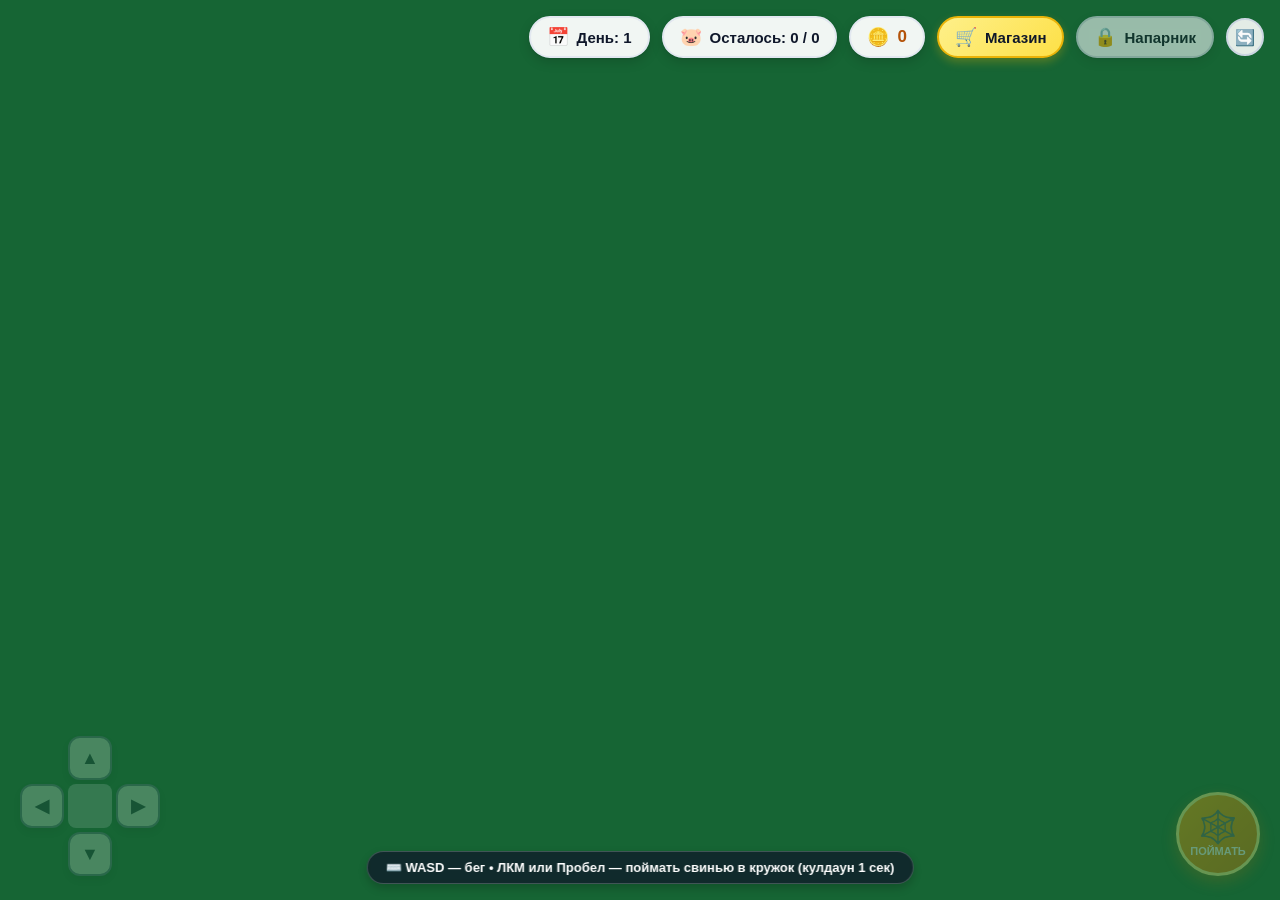
==== index.html @ 3b7a8c69 "Add files via upload" ====
<!DOCTYPE html>
<html lang="ru">
<head>
    <meta charset="UTF-8">
    <meta name="viewport" content="width=device-width, initial-scale=1.0, maximum-scale=1.0, user-scalable=no">
    <title>Свинолов — 2D игра</title>
    <link rel="stylesheet" href="style.css">
</head>
<body>
    <div id="game-container">
        <!-- Холст Canvas -->
        <canvas id="game-canvas"></canvas>

        <!-- Верхняя панель HUD -->
        <header id="hud">
            <div class="hud-card" title="Текущий игровой день">
                <span class="icon">📅</span>
                <span>День: <strong id="day-number">1</strong></span>
            </div>

            <div class="hud-card" title="Осталось поймать свиней в этот день">
                <span class="icon">🐷</span>
                <span>Осталось: <strong id="pigs-left">0 / 0</strong></span>
            </div>

            <div class="hud-card" title="Накопленные золотые монеты">
                <span class="icon">🪙</span>
                <span id="coin-count">0</span>
            </div>

            <!-- Кнопка Магазина улучшений -->
            <button id="btn-open-shop" class="hud-card btn-shop" title="Открыть магазин улучшений">
                <span class="icon">🛒</span>
                <span>Магазин</span>
            </button>

            <!-- Кнопка быстрого найма напарника (с 10 дня) -->
            <button id="btn-buy-helper" class="hud-card btn-helper locked" title="Нанять напарника-ловца">
                <span id="helper-icon" class="icon">🔒</span>
                <span id="helper-btn-text">Напарник</span>
            </button>

            <button id="btn-reset" class="btn-icon" title="Сбросить прогресс">🔄</button>
        </header>

        <!-- Подсказка управления на ПК -->
        <div id="controls-hint">
            ⌨️ <strong>WASD</strong> — бег • <strong>ЛКМ</strong> или <strong>Пробел</strong> — поймать свинью в кружок (кулдаун 1 сек)
        </div>

        <!-- Виртуальный контроллер для мобильных устройств -->
        <div id="mobile-controls">
            <!-- Виртуальный D-Pad слева -->
            <div class="dpad-container">
                <button class="dpad-btn dpad-up" data-dir="up">▲</button>
                <button class="dpad-btn dpad-left" data-dir="left">◀</button>
                <button class="dpad-btn dpad-down" data-dir="down">▼</button>
                <button class="dpad-btn dpad-right" data-dir="right">▶</button>
                <div class="dpad-center"></div>
            </div>

            <!-- Кнопка взмаха сачком справа -->
            <button id="btn-touch-catch" class="touch-action-btn" title="Поймать в упор">
                <span class="touch-action-icon">🕸️</span>
                <span class="touch-action-text">Поймать</span>
            </button>
        </div>

        <!-- Модальное окно завершения дня -->
        <div id="day-complete-modal" class="modal-overlay hidden">
            <div class="modal-card">
                <h2 class="modal-title">🎉 День завершён!</h2>
                <p id="day-summary-text" class="modal-desc">
                    Все сбежавшие свиньи пойманы и надёжно заперты в амбаре!
                </p>
                <button id="btn-next-day" class="btn-primary">Начать следующий день ➜</button>
            </div>
        </div>

        <!-- Модальное окно Магазина улучшений -->
        <div id="shop-modal" class="modal-overlay hidden">
            <div class="modal-card shop-modal-card">
                <div class="shop-header">
                    <div class="shop-title-group">
                        <h2 class="modal-title" style="margin-bottom:0;">🛒 Магазин улучшений</h2>
                        <div class="shop-balance">Ваш баланс: <strong id="shop-coin-count">0</strong> 🪙</div>
                    </div>
                    <button id="btn-close-shop" class="btn-close-modal" title="Закрыть">✕</button>
                </div>
                <div id="shop-items-list" class="shop-items-container">
                    <!-- Карточки улучшений генерируются через js/shop.js -->
                </div>
            </div>
        </div>
    </div>

    <!-- Подключение скриптов в строгом порядке зависимостей -->
    <script src="js/storage.js"></script>
    <script src="js/player.js"></script>
    <script src="js/helper.js"></script>
    <script src="js/pig.js"></script>
    <script src="js/shop.js"></script>
    <script src="js/ui.js"></script>
    <script src="js/game.js"></script>
</body>
</html>
---- style.css ----
/* Сброс стилей и общие настройки */
* {
    margin: 0;
    padding: 0;
    box-sizing: border-box;
    user-select: none;
    -webkit-user-select: none;
    -webkit-touch-callout: none;
}

html, body {
    width: 100%;
    height: 100%;
    overflow: hidden;
    background-color: #166534;
    font-family: 'Segoe UI', -apple-system, BlinkMacSystemFont, Roboto, sans-serif;
}

#game-container {
    position: relative;
    width: 100%;
    height: 100%;
}

/* Холст игры */
#game-canvas {
    display: block;
    width: 100%;
    height: 100%;
    touch-action: none;
    cursor: default;
}

/* Верхняя панель HUD */
#hud {
    position: absolute;
    top: 16px;
    left: 16px;
    right: 16px;
    display: flex;
    justify-content: flex-end;
    align-items: center;
    gap: 12px;
    pointer-events: none;
    z-index: 10;
}

/* Карточки показателей */
.hud-card {
    background: rgba(255, 255, 255, 0.94);
    backdrop-filter: blur(6px);
    -webkit-backdrop-filter: blur(6px);
    padding: 8px 16px;
    border-radius: 9999px;
    box-shadow: 0 4px 12px rgba(0, 0, 0, 0.15), 0 1px 2px rgba(0, 0, 0, 0.1);
    display: flex;
    align-items: center;
    gap: 8px;
    border: 2px solid #e2e8f0;
    color: #1e293b;
    font-weight: 700;
    font-size: 15px;
    pointer-events: auto;
    transition: transform 0.15s ease;
}

.hud-card .icon {
    font-size: 18px;
}

.hud-card span {
    color: #0f172a;
}

#coin-count {
    color: #b45309;
    font-size: 17px;
}

/* Кнопка напарника */
.btn-helper {
    cursor: pointer;
    border: 2px solid #cbd5e1;
    transition: all 0.2s ease;
    background: #ffffff;
}

/* Кнопка Магазина в HUD */
.btn-shop {
    background: linear-gradient(135deg, #fef08a, #fde047);
    border: 2px solid #eab308;
    color: #854d0e;
    cursor: pointer;
    font-weight: 800;
    box-shadow: 0 4px 10px rgba(234, 179, 8, 0.3);
    transition: transform 0.15s ease;
}

.btn-shop:hover {
    transform: scale(1.05);
}

.btn-helper.locked {
    opacity: 0.6;
    background: #f1f5f9;
    cursor: not-allowed;
    border-color: #cbd5e1;
    color: #64748b;
}

.btn-helper.ready {
    background: linear-gradient(135deg, #fef08a, #fde047);
    border-color: #eab308;
    color: #854d0e;
    cursor: pointer;
    box-shadow: 0 0 12px rgba(234, 179, 8, 0.4);
    animation: pulse 1.8s infinite;
}

.btn-helper.ready:hover {
    transform: scale(1.05);
}

.btn-helper.active {
    background: #dcfce7;
    border-color: #22c55e;
    color: #15803d;
    cursor: default;
}

@keyframes pulse {
    0% { transform: scale(1); }
    50% { transform: scale(1.04); }
    100% { transform: scale(1); }
}

/* Кнопка сброса прогресса в углу */
.btn-icon {
    background: rgba(255, 255, 255, 0.88);
    border: 2px solid #cbd5e1;
    border-radius: 9999px;
    width: 38px;
    height: 38px;
    display: flex;
    align-items: center;
    justify-content: center;
    cursor: pointer;
    font-size: 16px;
    transition: all 0.2s ease;
    pointer-events: auto;
}

.btn-icon:hover {
    background: #fee2e2;
    border-color: #f87171;
    transform: rotate(90deg);
}

/* Подсказка управления внизу экрана */
#controls-hint {
    position: absolute;
    bottom: 16px;
    left: 50%;
    transform: translateX(-50%);
    background: rgba(15, 23, 42, 0.75);
    color: #ffffff;
    padding: 8px 18px;
    border-radius: 9999px;
    font-size: 13px;
    font-weight: 600;
    backdrop-filter: blur(4px);
    border: 1px solid rgba(255, 255, 255, 0.2);
    pointer-events: none;
    z-index: 10;
    white-space: nowrap;
    box-shadow: 0 4px 10px rgba(0, 0, 0, 0.2);
}

/* Мобильный блок управления (D-Pad + Сачок) */
#mobile-controls {
    position: absolute;
    bottom: 24px;
    left: 20px;
    right: 20px;
    display: flex;
    justify-content: space-between;
    align-items: flex-end;
    pointer-events: none;
    z-index: 20;
}

/* Виртуальный D-Pad */
.dpad-container {
    position: relative;
    width: 140px;
    height: 140px;
    pointer-events: auto;
    opacity: 0.75;
    transition: opacity 0.2s ease;
}

.dpad-container:hover, .dpad-container:active {
    opacity: 0.95;
}

.dpad-btn {
    position: absolute;
    width: 44px;
    height: 44px;
    background: rgba(255, 255, 255, 0.85);
    border: 2px solid #64748b;
    border-radius: 12px;
    font-size: 18px;
    font-weight: bold;
    color: #1e293b;
    display: flex;
    align-items: center;
    justify-content: center;
    box-shadow: 0 4px 8px rgba(0, 0, 0, 0.2);
    touch-action: none;
    cursor: pointer;
}

.dpad-btn:active, .dpad-btn.active {
    background: #3b82f6;
    color: #ffffff;
    transform: scale(0.92);
}

.dpad-up { top: 0; left: 48px; }
.dpad-down { bottom: 0; left: 48px; }
.dpad-left { top: 48px; left: 0; }
.dpad-right { top: 48px; right: 0; }
.dpad-center {
    position: absolute;
    top: 48px;
    left: 48px;
    width: 44px;
    height: 44px;
    background: rgba(226, 232, 240, 0.6);
    border-radius: 8px;
}

/* Сенсорная кнопка действия (сачок) */
.touch-action-btn {
    pointer-events: auto;
    width: 84px;
    height: 84px;
    border-radius: 50%;
    background: linear-gradient(135deg, #f59e0b, #d97706);
    border: 3px solid #fef08a;
    box-shadow: 0 6px 16px rgba(217, 119, 6, 0.5);
    display: flex;
    flex-direction: column;
    align-items: center;
    justify-content: center;
    cursor: pointer;
    touch-action: none;
    transition: transform 0.1s ease;
}

.touch-action-btn:active {
    transform: scale(0.9);
    background: linear-gradient(135deg, #ea580c, #c2410c);
}

.touch-action-icon {
    font-size: 32px;
    line-height: 1;
}

.touch-action-text {
    font-size: 11px;
    font-weight: 800;
    color: #ffffff;
    text-transform: uppercase;
    margin-top: 2px;
}

/* Модальное окно завершения дня */
.modal-overlay {
    position: absolute;
    inset: 0;
    background: rgba(15, 23, 42, 0.6);
    backdrop-filter: blur(4px);
    -webkit-backdrop-filter: blur(4px);
    display: flex;
    align-items: center;
    justify-content: center;
    z-index: 100;
    opacity: 1;
    transition: opacity 0.3s ease;
}

.modal-overlay.hidden {
    display: none;
    opacity: 0;
}

.modal-card {
    background: #ffffff;
    border-radius: 24px;
    padding: 32px 28px;
    max-width: 90%;
    width: 380px;
    text-align: center;
    box-shadow: 0 20px 35px -5px rgba(0, 0, 0, 0.3), 0 10px 15px -5px rgba(0, 0, 0, 0.1);
    border: 4px solid #fed7aa;
    animation: popIn 0.3s cubic-bezier(0.175, 0.885, 0.32, 1.275);
}

@keyframes popIn {
    0% { transform: scale(0.8); opacity: 0; }
    100% { transform: scale(1); opacity: 1; }
}

.modal-title {
    font-size: 24px;
    color: #9a3412;
    margin-bottom: 12px;
    font-weight: 800;
}

.modal-desc {
    font-size: 16px;
    color: #475569;
    line-height: 1.5;
    margin-bottom: 24px;
}

.btn-primary {
    width: 100%;
    background: linear-gradient(135deg, #f59e0b, #d97706);
    color: #ffffff;
    border: none;
    border-radius: 16px;
    padding: 14px 20px;
    font-size: 18px;
    font-weight: 800;
    cursor: pointer;
    box-shadow: 0 6px 14px rgba(217, 119, 6, 0.4);
    transition: all 0.15s ease;
}

.btn-primary:hover {
    background: linear-gradient(135deg, #fbbf24, #f59e0b);
    transform: translateY(-2px);
    box-shadow: 0 8px 18px rgba(217, 119, 6, 0.5);
}

.btn-primary:active {
    transform: translateY(1px);
}

/* Адаптив для маленьких экранов и мобильных устройств */
@media (max-width: 650px) {
    #hud {
        top: 10px;
        left: 10px;
        right: 10px;
        gap: 6px;
    }

    .hud-card {
        padding: 6px 10px;
        font-size: 13px;
        gap: 4px;
    }

    .hud-card .icon {
        font-size: 15px;
    }

    .btn-icon {
        width: 32px;
        height: 32px;
        font-size: 14px;
    }

    #controls-hint {
        display: none; /* скрываем клавиатурную подсказку на мобильных */
    }

    .dpad-container {
        width: 120px;
        height: 120px;
    }

    .dpad-btn {
        width: 38px;
        height: 38px;
        font-size: 15px;
    }

    .dpad-up { left: 41px; }
    .dpad-down { left: 41px; }
    .dpad-left { top: 41px; }
    .dpad-right { top: 41px; }
    .dpad-center { top: 41px; left: 41px; width: 38px; height: 38px; }

    .touch-action-btn {
        width: 72px;
        height: 72px;
    }

    .touch-action-icon {
        font-size: 26px;
    }

    .modal-card {
        padding: 24px 20px;
    }

    .modal-title {
        font-size: 20px;
    }

    .btn-primary {
        font-size: 16px;
        padding: 12px 16px;
    }
}

/* Стили модального окна Магазина */
.shop-modal-card {
    width: 540px;
    max-width: 95%;
    max-height: 85vh;
    display: flex;
    flex-direction: column;
    padding: 24px;
    text-align: left;
    overflow: hidden;
}

.shop-header {
    display: flex;
    justify-content: space-between;
    align-items: center;
    border-bottom: 2px solid #fed7aa;
    padding-bottom: 14px;
    margin-bottom: 16px;
}

.shop-balance {
    font-size: 15px;
    color: #b45309;
    font-weight: 700;
    margin-top: 4px;
}

.btn-close-modal {
    background: #f1f5f9;
    border: 2px solid #cbd5e1;
    border-radius: 9999px;
    width: 34px;
    height: 34px;
    font-size: 16px;
    font-weight: bold;
    cursor: pointer;
    display: flex;
    align-items: center;
    justify-content: center;
    transition: all 0.15s ease;
}

.btn-close-modal:hover {
    background: #fee2e2;
    border-color: #f87171;
    color: #b91c1c;
}

.shop-items-container {
    overflow-y: auto;
    display: flex;
    flex-direction: column;
    gap: 12px;
    padding-right: 4px;
}

/* Карточка товара/улучшения */
.shop-item-card {
    background: #f8fafc;
    border: 2px solid #e2e8f0;
    border-radius: 16px;
    padding: 14px 16px;
    display: flex;
    align-items: center;
    gap: 14px;
    transition: all 0.2s ease;
}

.shop-item-card:hover {
    border-color: #cbd5e1;
    background: #ffffff;
    box-shadow: 0 4px 10px rgba(0, 0, 0, 0.06);
}

.shop-item-card.maxed {
    background: #f1f5f9;
    opacity: 0.8;
}

.shop-item-icon {
    font-size: 32px;
    width: 48px;
    height: 48px;
    background: #fed7aa;
    border-radius: 12px;
    display: flex;
    align-items: center;
    justify-content: center;
    flex-shrink: 0;
}

.shop-item-info {
    flex-grow: 1;
}

.shop-item-title-row {
    display: flex;
    align-items: center;
    justify-content: space-between;
    gap: 8px;
    margin-bottom: 2px;
}

.shop-item-title {
    font-size: 16px;
    font-weight: 800;
    color: #1e293b;
}

.shop-item-desc {
    font-size: 13px;
    color: #64748b;
    line-height: 1.35;
    margin-bottom: 6px;
}

.shop-item-effect {
    font-size: 12px;
    font-weight: 700;
    color: #15803d;
}

.shop-item-effect.locked-text {
    color: #dc2626;
}

.helper-count-badge {
    font-size: 11px;
    background: #dcfce7;
    color: #166534;
    padding: 2px 8px;
    border-radius: 9999px;
    font-weight: 800;
}

/* Индикатор уровней (точки) */
.shop-item-level {
    display: flex;
    gap: 4px;
}

.lvl-dot {
    width: 8px;
    height: 8px;
    border-radius: 50%;
    background: #cbd5e1;
}

.lvl-dot.active {
    background: #f59e0b;
}

/* Кнопка покупки */
.btn-shop-buy {
    min-width: 88px;
    padding: 10px 14px;
    border-radius: 12px;
    font-size: 14px;
    font-weight: 800;
    cursor: pointer;
    border: none;
    transition: all 0.15s ease;
    text-align: center;
    flex-shrink: 0;
}

.btn-shop-buy.ready {
    background: linear-gradient(135deg, #f59e0b, #d97706);
    color: #ffffff;
    box-shadow: 0 4px 10px rgba(217, 119, 6, 0.35);
}

.btn-shop-buy.ready:hover {
    transform: translateY(-2px);
    box-shadow: 0 6px 14px rgba(217, 119, 6, 0.45);
}

.btn-shop-buy.disabled {
    background: #e2e8f0;
    color: #94a3b8;
    cursor: not-allowed;
}

.btn-shop-buy.maxed {
    background: #e2e8f0;
    color: #64748b;
    cursor: default;
}

.btn-shop-buy.locked {
    background: #fee2e2;
    color: #991b1b;
    font-size: 12px;
    cursor: not-allowed;
}

/* На экранах ПК без тача делаем сенсорные кнопки ненавязчивыми */
@media (min-width: 1024px) {
    #mobile-controls {
        opacity: 0.35;
        transition: opacity 0.2s ease;
    }
    #mobile-controls:hover {
        opacity: 0.9;
    }
}
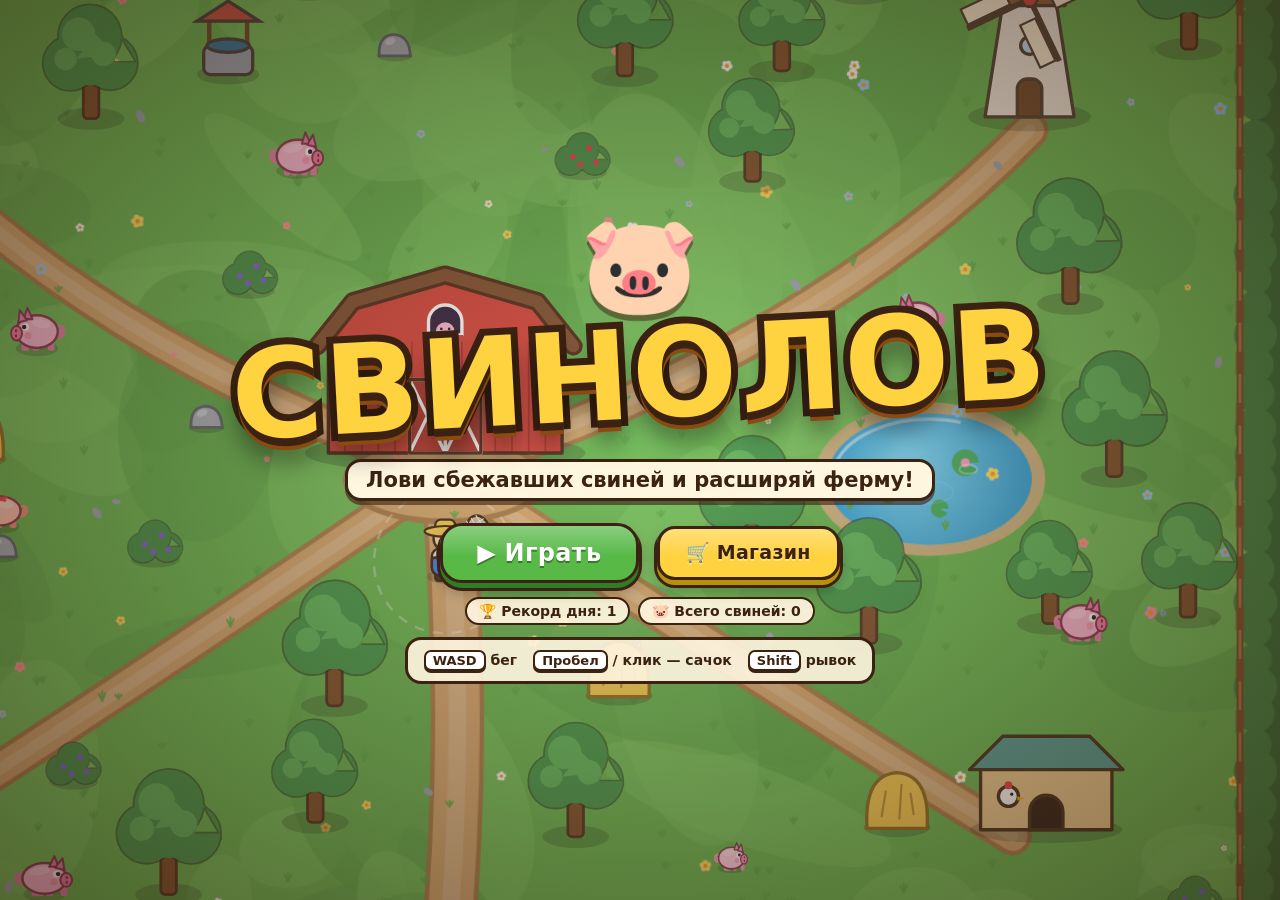
==== commit c4d6db1f: "Rewrite Svinolov as version 2.0 The previous build did not start: game.js declared `const obstacles`" ====
--- a/index.html
+++ b/index.html
@@ -2,103 +2,136 @@
 <html lang="ru">
 <head>
     <meta charset="UTF-8">
-    <meta name="viewport" content="width=device-width, initial-scale=1.0, maximum-scale=1.0, user-scalable=no">
-    <title>Свинолов — 2D игра</title>
+    <meta name="viewport" content="width=device-width, initial-scale=1, maximum-scale=1, user-scalable=no, viewport-fit=cover">
+    <meta name="theme-color" content="#63b54d">
+    <title>Свинолов</title>
     <link rel="stylesheet" href="style.css">
 </head>
 <body>
     <div id="game-container">
-        <!-- Холст Canvas -->
         <canvas id="game-canvas"></canvas>
 
-        <!-- Верхняя панель HUD -->
-        <header id="hud">
-            <div class="hud-card" title="Текущий игровой день">
-                <span class="icon">📅</span>
-                <span>День: <strong id="day-number">1</strong></span>
+        <!-- HUD -->
+        <header id="hud" class="hidden">
+            <div class="hud-left">
+                <div class="chip" id="chip-day" title="День">
+                    <span class="chip-ico">📅</span>
+                    <span class="chip-label">День</span>
+                    <b id="hud-day">1</b>
+                    <span id="hud-icons" class="chip-icons"></span>
+                </div>
+                <div class="chip" id="chip-pigs" title="Поймано свиней">
+                    <span class="chip-ico">🐷</span>
+                    <b id="hud-caught">0/0</b>
+                </div>
             </div>
-
-            <div class="hud-card" title="Осталось поймать свиней в этот день">
-                <span class="icon">🐷</span>
-                <span>Осталось: <strong id="pigs-left">0 / 0</strong></span>
+            <div class="hud-timer" id="hud-timer" title="Время до заката">
+                <span class="timer-ico">☀️</span>
+                <div class="timer-track"><div class="timer-fill" id="timer-fill"></div></div>
+                <span class="timer-ico">🌙</span>
+                <b class="timer-secs" id="timer-secs">0</b>
             </div>
-
-            <div class="hud-card" title="Накопленные золотые монеты">
-                <span class="icon">🪙</span>
-                <span id="coin-count">0</span>
+            <div class="hud-right">
+                <div class="chip chip-coins" id="chip-coins" title="Монеты">
+                    <span class="chip-ico">🪙</span>
+                    <b id="hud-coins">0</b>
+                </div>
+                <button class="round-btn" id="btn-shop" type="button" aria-label="Магазин">🛒</button>
+                <button class="round-btn" id="btn-pause" type="button" aria-label="Пауза">⏸</button>
             </div>
-
-            <!-- Кнопка Магазина улучшений -->
-            <button id="btn-open-shop" class="hud-card btn-shop" title="Открыть магазин улучшений">
-                <span class="icon">🛒</span>
-                <span>Магазин</span>
-            </button>
-
-            <!-- Кнопка быстрого найма напарника (с 10 дня) -->
-            <button id="btn-buy-helper" class="hud-card btn-helper locked" title="Нанять напарника-ловца">
-                <span id="helper-icon" class="icon">🔒</span>
-                <span id="helper-btn-text">Напарник</span>
-            </button>
-
-            <button id="btn-reset" class="btn-icon" title="Сбросить прогресс">🔄</button>
         </header>
 
-        <!-- Подсказка управления на ПК -->
-        <div id="controls-hint">
-            ⌨️ <strong>WASD</strong> — бег • <strong>ЛКМ</strong> или <strong>Пробел</strong> — поймать свинью в кружок (кулдаун 1 сек)
+        <div id="toasts"></div>
+        <div id="banner" aria-live="polite"><div class="banner-title" id="banner-title"></div><div class="banner-sub" id="banner-sub"></div></div>
+
+        <!-- Тач-управление -->
+        <div id="touch-ui" class="hidden">
+            <div id="joy-zone"></div>
+            <div id="joy-base" class="hidden"><div id="joy-stick"></div></div>
+            <button id="btn-dash" class="touch-btn dash" type="button" data-silent="1" aria-label="Рывок">💨</button>
+            <button id="btn-swing" class="touch-btn swing" type="button" data-silent="1" aria-label="Сачок">🕸️</button>
         </div>
 
-        <!-- Виртуальный контроллер для мобильных устройств -->
-        <div id="mobile-controls">
-            <!-- Виртуальный D-Pad слева -->
-            <div class="dpad-container">
-                <button class="dpad-btn dpad-up" data-dir="up">▲</button>
-                <button class="dpad-btn dpad-left" data-dir="left">◀</button>
-                <button class="dpad-btn dpad-down" data-dir="down">▼</button>
-                <button class="dpad-btn dpad-right" data-dir="right">▶</button>
-                <div class="dpad-center"></div>
-            </div>
-
-            <!-- Кнопка взмаха сачком справа -->
-            <button id="btn-touch-catch" class="touch-action-btn" title="Поймать в упор">
-                <span class="touch-action-icon">🕸️</span>
-                <span class="touch-action-text">Поймать</span>
-            </button>
-        </div>
-
-        <!-- Модальное окно завершения дня -->
-        <div id="day-complete-modal" class="modal-overlay hidden">
-            <div class="modal-card">
-                <h2 class="modal-title">🎉 День завершён!</h2>
-                <p id="day-summary-text" class="modal-desc">
-                    Все сбежавшие свиньи пойманы и надёжно заперты в амбаре!
-                </p>
-                <button id="btn-next-day" class="btn-primary">Начать следующий день ➜</button>
-            </div>
-        </div>
-
-        <!-- Модальное окно Магазина улучшений -->
-        <div id="shop-modal" class="modal-overlay hidden">
-            <div class="modal-card shop-modal-card">
-                <div class="shop-header">
-                    <div class="shop-title-group">
-                        <h2 class="modal-title" style="margin-bottom:0;">🛒 Магазин улучшений</h2>
-                        <div class="shop-balance">Ваш баланс: <strong id="shop-coin-count">0</strong> 🪙</div>
-                    </div>
-                    <button id="btn-close-shop" class="btn-close-modal" title="Закрыть">✕</button>
+        <!-- Титульный экран -->
+        <section id="title-screen" class="screen hidden">
+            <div class="title-box">
+                <div class="logo-pig" id="logo-pig">🐷</div>
+                <h1 class="logo"><span>СВИНОЛОВ</span></h1>
+                <p class="slogan">Лови сбежавших свиней и расширяй ферму!</p>
+                <div class="title-buttons">
+                    <button class="btn btn-big green" id="title-play" type="button">▶ Играть</button>
+                    <button class="btn btn-mid yellow" id="title-shop" type="button">🛒 Магазин</button>
                 </div>
-                <div id="shop-items-list" class="shop-items-container">
-                    <!-- Карточки улучшений генерируются через js/shop.js -->
+                <div class="title-stats" id="title-stats"></div>
+                <div class="help-card">
+                    <span><kbd>WASD</kbd> бег</span>
+                    <span><kbd>Пробел</kbd> / клик — сачок</span>
+                    <span><kbd>Shift</kbd> рывок</span>
                 </div>
             </div>
-        </div>
+        </section>
+
+        <!-- Итоги дня -->
+        <section id="result" class="overlay hidden">
+            <div class="panel result-panel">
+                <h2 id="res-title" class="res-title"></h2>
+                <div class="res-stars" id="res-stars">
+                    <span class="star">★</span><span class="star big">★</span><span class="star">★</span>
+                </div>
+                <div class="res-caught" id="res-caught"></div>
+                <div class="res-lines" id="res-lines"></div>
+                <div class="res-quest" id="res-quest"></div>
+                <div class="res-earned" id="res-earned"></div>
+                <div class="res-combo" id="res-combo"></div>
+                <div class="res-prestige hidden" id="res-prestige">🐽 Можно продать ферму в магазине → вкладка «Ферма»</div>
+                <div class="res-buttons">
+                    <button class="btn btn-big green" id="res-next" type="button">Следующий день ➜</button>
+                    <button class="btn btn-mid yellow" id="res-shop" type="button">🛒 Магазин</button>
+                </div>
+            </div>
+        </section>
+
+        <!-- Магазин -->
+        <section id="shop-modal" class="overlay hidden">
+            <div class="panel shop-panel">
+                <div class="panel-head">
+                    <h2>🛒 Магазин</h2>
+                    <div class="shop-coins" id="shop-coins">🪙 0</div>
+                    <button class="round-btn close-btn" id="shop-close" type="button" aria-label="Закрыть">✖</button>
+                </div>
+                <nav class="tabs" id="shop-tabs"></nav>
+                <div class="shop-body" id="shop-body"></div>
+            </div>
+        </section>
+
+        <!-- Пауза -->
+        <section id="pause-modal" class="overlay hidden">
+            <div class="panel pause-panel">
+                <h2>⏸ Пауза</h2>
+                <button class="btn btn-big green" id="pause-resume" type="button">▶ Продолжить</button>
+                <div class="toggle-row">
+                    <button class="btn toggle" id="pause-sound" type="button"></button>
+                    <button class="btn toggle" id="pause-music" type="button"></button>
+                </div>
+                <div class="help-card help-col">
+                    <span><kbd>WASD</kbd> / стрелки — бег</span>
+                    <span><kbd>Пробел</kbd> или клик — взмах сачком</span>
+                    <span><kbd>Shift</kbd> — рывок</span>
+                    <span>На телефоне: джойстик слева, 🕸️ — сачок, 💨 — рывок</span>
+                </div>
+                <button class="btn btn-small brown" id="pause-reset" type="button">🗑 Сбросить прогресс</button>
+            </div>
+        </section>
     </div>
 
-    <!-- Подключение скриптов в строгом порядке зависимостей -->
+    <script src="js/config.js"></script>
     <script src="js/storage.js"></script>
+    <script src="js/audio.js"></script>
+    <script src="js/fx.js"></script>
+    <script src="js/world.js"></script>
+    <script src="js/pig.js"></script>
     <script src="js/player.js"></script>
     <script src="js/helper.js"></script>
-    <script src="js/pig.js"></script>
     <script src="js/shop.js"></script>
     <script src="js/ui.js"></script>
     <script src="js/game.js"></script>
--- a/style.css
+++ b/style.css
@@ -1,630 +1,460 @@
-/* Сброс стилей и общие настройки */
-* {
-    margin: 0;
-    padding: 0;
-    box-sizing: border-box;
-    user-select: none;
-    -webkit-user-select: none;
+/* ============================================================
+   Свинолов — интерфейс
+   ============================================================ */
+:root {
+    --ink: #3b2212;
+    --cream: #fff6e0;
+    --cream2: #ffeccb;
+    --paper: #fffdf5;
+    --orange: #ff9f1c;
+    --orange-d: #b8650a;
+    --pink: #ff7eb6;
+    --pink-d: #b83d79;
+    --green: #58b947;
+    --green-d: #2f7d27;
+    --yellow: #ffd23f;
+    --yellow-d: #b8900a;
+    --brown: #5b3a1e;
+    --brown-d: #2e1b0b;
+    --spring: cubic-bezier(.2, 1.4, .4, 1);
+    --sat: env(safe-area-inset-top, 0px);
+    --sar: env(safe-area-inset-right, 0px);
+    --sab: env(safe-area-inset-bottom, 0px);
+    --sal: env(safe-area-inset-left, 0px);
+}
+
+* { box-sizing: border-box; -webkit-tap-highlight-color: transparent; }
+
+html, body {
+    margin: 0; padding: 0; width: 100%; height: 100%;
+    overflow: hidden; overscroll-behavior: none;
+    background: #3d7a33;
+    font-family: "Nunito", "Segoe UI", system-ui, sans-serif;
+    font-weight: 800; color: var(--ink);
+    -webkit-user-select: none; user-select: none;
     -webkit-touch-callout: none;
 }
 
-html, body {
-    width: 100%;
-    height: 100%;
-    overflow: hidden;
-    background-color: #166534;
-    font-family: 'Segoe UI', -apple-system, BlinkMacSystemFont, Roboto, sans-serif;
-}
-
-#game-container {
-    position: relative;
-    width: 100%;
-    height: 100%;
-}
-
-/* Холст игры */
-#game-canvas {
-    display: block;
-    width: 100%;
-    height: 100%;
-    touch-action: none;
-    cursor: default;
-}
-
-/* Верхняя панель HUD */
+#game-container { position: fixed; inset: 0; overflow: hidden; }
+#game-canvas { position: absolute; inset: 0; width: 100%; height: 100%; display: block; touch-action: none; }
+
+.hidden { display: none !important; }
+
+button { font-family: inherit; font-weight: 900; color: var(--ink); cursor: pointer; touch-action: manipulation; }
+b, strong { font-weight: 900; }
+
+/* ---------- Кнопки ---------- */
+.btn {
+    --c: var(--orange); --d: var(--orange-d);
+    position: relative; display: inline-flex; align-items: center; justify-content: center; gap: 8px;
+    min-height: 48px; padding: 10px 22px;
+    font-size: 18px; letter-spacing: .3px; text-shadow: 0 2px 0 rgba(255, 255, 255, .35);
+    background: linear-gradient(180deg, color-mix(in srgb, var(--c) 70%, #fff) 0%, var(--c) 55%);
+    border: 3px solid var(--ink); border-radius: 18px;
+    box-shadow: 0 5px 0 var(--d), 0 5px 0 3px var(--ink), 0 10px 14px rgba(0, 0, 0, .25);
+    margin-bottom: 8px;
+    transition: transform .12s var(--spring), box-shadow .12s, filter .12s;
+}
+.btn:hover { transform: translateY(-3px); filter: brightness(1.06); box-shadow: 0 8px 0 var(--d), 0 8px 0 3px var(--ink), 0 14px 16px rgba(0, 0, 0, .25); }
+.btn:active, .btn.pressed { transform: translateY(4px); box-shadow: 0 1px 0 var(--d), 0 1px 0 3px var(--ink); filter: brightness(.97); }
+.btn:focus-visible { outline: 3px dashed #fff; outline-offset: 3px; }
+.btn.green { --c: var(--green); --d: var(--green-d); color: #fff; text-shadow: 0 2px 0 rgba(0, 0, 0, .35); }
+.btn.pink { --c: var(--pink); --d: var(--pink-d); }
+.btn.yellow { --c: var(--yellow); --d: var(--yellow-d); }
+.btn.brown { --c: #9b6a3c; --d: var(--brown-d); color: #fff; text-shadow: 0 2px 0 rgba(0, 0, 0, .4); }
+.btn.cream { --c: var(--cream2); --d: #c9a56a; }
+.btn-big { font-size: 24px; min-height: 60px; padding: 12px 34px; border-radius: 22px; }
+.btn-mid { font-size: 19px; min-height: 54px; padding: 10px 26px; }
+.btn-small { font-size: 15px; min-height: 44px; padding: 8px 16px; }
+.btn:disabled, .btn.locked {
+    --c: #cfc3ad; --d: #8f846f; color: #7a6e58; cursor: default; filter: grayscale(.4);
+    transform: none; text-shadow: none;
+}
+.btn:disabled:hover, .btn.locked:hover { transform: none; box-shadow: 0 5px 0 var(--d), 0 5px 0 3px var(--ink), 0 10px 14px rgba(0, 0, 0, .25); filter: grayscale(.4); }
+.btn.off { --c: #e7d9bd; --d: #a99671; color: #7a6a4c; text-shadow: none; }
+.btn.can { animation: canPulse 1.3s ease-in-out infinite; }
+.btn.can:hover { animation: none; }
+
+@keyframes canPulse {
+    0%, 100% { transform: scale(1); }
+    50% { transform: scale(1.06); }
+}
+
+.round-btn {
+    pointer-events: auto; width: 46px; height: 46px; padding: 0; flex: none;
+    font-size: 22px; line-height: 1; display: grid; place-items: center;
+    background: linear-gradient(180deg, #fff2c4, var(--yellow));
+    border: 3px solid var(--ink); border-radius: 50%;
+    box-shadow: 0 4px 0 var(--yellow-d), 0 4px 0 3px var(--ink), 0 8px 10px rgba(0, 0, 0, .25);
+    transition: transform .12s var(--spring), box-shadow .12s;
+}
+.round-btn:hover { transform: translateY(-3px) rotate(-6deg); }
+.round-btn:active { transform: translateY(3px); box-shadow: 0 1px 0 var(--yellow-d), 0 1px 0 3px var(--ink); }
+
+/* ---------- HUD ---------- */
 #hud {
-    position: absolute;
-    top: 16px;
-    left: 16px;
-    right: 16px;
-    display: flex;
-    justify-content: flex-end;
-    align-items: center;
-    gap: 12px;
-    pointer-events: none;
-    z-index: 10;
-}
-
-/* Карточки показателей */
-.hud-card {
-    background: rgba(255, 255, 255, 0.94);
-    backdrop-filter: blur(6px);
-    -webkit-backdrop-filter: blur(6px);
-    padding: 8px 16px;
-    border-radius: 9999px;
-    box-shadow: 0 4px 12px rgba(0, 0, 0, 0.15), 0 1px 2px rgba(0, 0, 0, 0.1);
-    display: flex;
-    align-items: center;
-    gap: 8px;
-    border: 2px solid #e2e8f0;
-    color: #1e293b;
-    font-weight: 700;
-    font-size: 15px;
-    pointer-events: auto;
-    transition: transform 0.15s ease;
-}
-
-.hud-card .icon {
-    font-size: 18px;
-}
-
-.hud-card span {
-    color: #0f172a;
-}
-
-#coin-count {
-    color: #b45309;
-    font-size: 17px;
-}
-
-/* Кнопка напарника */
-.btn-helper {
-    cursor: pointer;
-    border: 2px solid #cbd5e1;
-    transition: all 0.2s ease;
-    background: #ffffff;
-}
-
-/* Кнопка Магазина в HUD */
-.btn-shop {
-    background: linear-gradient(135deg, #fef08a, #fde047);
-    border: 2px solid #eab308;
-    color: #854d0e;
-    cursor: pointer;
-    font-weight: 800;
-    box-shadow: 0 4px 10px rgba(234, 179, 8, 0.3);
-    transition: transform 0.15s ease;
-}
-
-.btn-shop:hover {
-    transform: scale(1.05);
-}
-
-.btn-helper.locked {
-    opacity: 0.6;
-    background: #f1f5f9;
-    cursor: not-allowed;
-    border-color: #cbd5e1;
-    color: #64748b;
-}
-
-.btn-helper.ready {
-    background: linear-gradient(135deg, #fef08a, #fde047);
-    border-color: #eab308;
-    color: #854d0e;
-    cursor: pointer;
-    box-shadow: 0 0 12px rgba(234, 179, 8, 0.4);
-    animation: pulse 1.8s infinite;
-}
-
-.btn-helper.ready:hover {
-    transform: scale(1.05);
-}
-
-.btn-helper.active {
-    background: #dcfce7;
-    border-color: #22c55e;
-    color: #15803d;
-    cursor: default;
-}
-
-@keyframes pulse {
+    position: absolute; left: 0; right: 0; top: 0; z-index: 10; pointer-events: none;
+    display: flex; align-items: center; gap: 12px;
+    padding: calc(10px + var(--sat)) calc(14px + var(--sar)) 0 calc(14px + var(--sal));
+}
+.hud-left, .hud-right { display: flex; align-items: center; gap: 8px; flex: none; }
+.chip {
+    display: inline-flex; align-items: center; gap: 6px; height: 44px; padding: 0 14px;
+    font-size: 18px; white-space: nowrap;
+    background: linear-gradient(180deg, #fffaf0, var(--cream2));
+    border: 3px solid var(--ink); border-radius: 16px;
+    box-shadow: 0 4px 0 rgba(59, 34, 18, .55), 0 8px 10px rgba(0, 0, 0, .2);
+}
+.chip-ico { font-size: 20px; }
+.chip b { font-size: 20px; font-variant-numeric: tabular-nums; }
+.chip-label { opacity: .75; font-size: 15px; }
+.chip-icons { font-size: 18px; }
+.chip-coins { background: linear-gradient(180deg, #fff1a8, var(--yellow)); min-width: 98px; justify-content: center; }
+.chip-coins.pop { animation: chipPop .38s var(--spring); }
+@keyframes chipPop {
     0% { transform: scale(1); }
-    50% { transform: scale(1.04); }
+    35% { transform: scale(1.28) rotate(-3deg); }
     100% { transform: scale(1); }
 }
 
-/* Кнопка сброса прогресса в углу */
-.btn-icon {
-    background: rgba(255, 255, 255, 0.88);
-    border: 2px solid #cbd5e1;
-    border-radius: 9999px;
-    width: 38px;
-    height: 38px;
-    display: flex;
-    align-items: center;
-    justify-content: center;
-    cursor: pointer;
-    font-size: 16px;
-    transition: all 0.2s ease;
-    pointer-events: auto;
-}
-
-.btn-icon:hover {
-    background: #fee2e2;
-    border-color: #f87171;
-    transform: rotate(90deg);
-}
-
-/* Подсказка управления внизу экрана */
-#controls-hint {
-    position: absolute;
-    bottom: 16px;
-    left: 50%;
-    transform: translateX(-50%);
-    background: rgba(15, 23, 42, 0.75);
-    color: #ffffff;
-    padding: 8px 18px;
-    border-radius: 9999px;
-    font-size: 13px;
-    font-weight: 600;
-    backdrop-filter: blur(4px);
-    border: 1px solid rgba(255, 255, 255, 0.2);
-    pointer-events: none;
-    z-index: 10;
-    white-space: nowrap;
-    box-shadow: 0 4px 10px rgba(0, 0, 0, 0.2);
-}
-
-/* Мобильный блок управления (D-Pad + Сачок) */
-#mobile-controls {
-    position: absolute;
-    bottom: 24px;
-    left: 20px;
-    right: 20px;
-    display: flex;
-    justify-content: space-between;
-    align-items: flex-end;
-    pointer-events: none;
-    z-index: 20;
-}
-
-/* Виртуальный D-Pad */
-.dpad-container {
-    position: relative;
-    width: 140px;
-    height: 140px;
-    pointer-events: auto;
-    opacity: 0.75;
-    transition: opacity 0.2s ease;
-}
-
-.dpad-container:hover, .dpad-container:active {
-    opacity: 0.95;
-}
-
-.dpad-btn {
-    position: absolute;
-    width: 44px;
-    height: 44px;
-    background: rgba(255, 255, 255, 0.85);
-    border: 2px solid #64748b;
-    border-radius: 12px;
-    font-size: 18px;
-    font-weight: bold;
-    color: #1e293b;
-    display: flex;
-    align-items: center;
-    justify-content: center;
-    box-shadow: 0 4px 8px rgba(0, 0, 0, 0.2);
-    touch-action: none;
-    cursor: pointer;
-}
-
-.dpad-btn:active, .dpad-btn.active {
-    background: #3b82f6;
-    color: #ffffff;
-    transform: scale(0.92);
-}
-
-.dpad-up { top: 0; left: 48px; }
-.dpad-down { bottom: 0; left: 48px; }
-.dpad-left { top: 48px; left: 0; }
-.dpad-right { top: 48px; right: 0; }
-.dpad-center {
-    position: absolute;
-    top: 48px;
-    left: 48px;
-    width: 44px;
-    height: 44px;
-    background: rgba(226, 232, 240, 0.6);
-    border-radius: 8px;
-}
-
-/* Сенсорная кнопка действия (сачок) */
-.touch-action-btn {
-    pointer-events: auto;
-    width: 84px;
-    height: 84px;
-    border-radius: 50%;
-    background: linear-gradient(135deg, #f59e0b, #d97706);
-    border: 3px solid #fef08a;
-    box-shadow: 0 6px 16px rgba(217, 119, 6, 0.5);
-    display: flex;
-    flex-direction: column;
-    align-items: center;
-    justify-content: center;
-    cursor: pointer;
-    touch-action: none;
-    transition: transform 0.1s ease;
-}
-
-.touch-action-btn:active {
-    transform: scale(0.9);
-    background: linear-gradient(135deg, #ea580c, #c2410c);
-}
-
-.touch-action-icon {
-    font-size: 32px;
-    line-height: 1;
-}
-
-.touch-action-text {
-    font-size: 11px;
-    font-weight: 800;
-    color: #ffffff;
-    text-transform: uppercase;
-    margin-top: 2px;
-}
-
-/* Модальное окно завершения дня */
-.modal-overlay {
-    position: absolute;
-    inset: 0;
-    background: rgba(15, 23, 42, 0.6);
-    backdrop-filter: blur(4px);
-    -webkit-backdrop-filter: blur(4px);
-    display: flex;
-    align-items: center;
-    justify-content: center;
-    z-index: 100;
-    opacity: 1;
-    transition: opacity 0.3s ease;
-}
-
-.modal-overlay.hidden {
-    display: none;
-    opacity: 0;
-}
-
-.modal-card {
-    background: #ffffff;
-    border-radius: 24px;
-    padding: 32px 28px;
-    max-width: 90%;
-    width: 380px;
-    text-align: center;
-    box-shadow: 0 20px 35px -5px rgba(0, 0, 0, 0.3), 0 10px 15px -5px rgba(0, 0, 0, 0.1);
-    border: 4px solid #fed7aa;
-    animation: popIn 0.3s cubic-bezier(0.175, 0.885, 0.32, 1.275);
-}
-
-@keyframes popIn {
-    0% { transform: scale(0.8); opacity: 0; }
-    100% { transform: scale(1); opacity: 1; }
-}
-
-.modal-title {
-    font-size: 24px;
-    color: #9a3412;
-    margin-bottom: 12px;
-    font-weight: 800;
-}
-
-.modal-desc {
-    font-size: 16px;
-    color: #475569;
-    line-height: 1.5;
-    margin-bottom: 24px;
-}
-
-.btn-primary {
-    width: 100%;
-    background: linear-gradient(135deg, #f59e0b, #d97706);
-    color: #ffffff;
-    border: none;
-    border-radius: 16px;
-    padding: 14px 20px;
-    font-size: 18px;
-    font-weight: 800;
-    cursor: pointer;
-    box-shadow: 0 6px 14px rgba(217, 119, 6, 0.4);
-    transition: all 0.15s ease;
-}
-
-.btn-primary:hover {
-    background: linear-gradient(135deg, #fbbf24, #f59e0b);
-    transform: translateY(-2px);
-    box-shadow: 0 8px 18px rgba(217, 119, 6, 0.5);
-}
-
-.btn-primary:active {
-    transform: translateY(1px);
-}
-
-/* Адаптив для маленьких экранов и мобильных устройств */
-@media (max-width: 650px) {
-    #hud {
-        top: 10px;
-        left: 10px;
-        right: 10px;
-        gap: 6px;
-    }
-
-    .hud-card {
-        padding: 6px 10px;
-        font-size: 13px;
-        gap: 4px;
-    }
-
-    .hud-card .icon {
-        font-size: 15px;
-    }
-
-    .btn-icon {
-        width: 32px;
-        height: 32px;
-        font-size: 14px;
-    }
-
-    #controls-hint {
-        display: none; /* скрываем клавиатурную подсказку на мобильных */
-    }
-
-    .dpad-container {
-        width: 120px;
-        height: 120px;
-    }
-
-    .dpad-btn {
-        width: 38px;
-        height: 38px;
-        font-size: 15px;
-    }
-
-    .dpad-up { left: 41px; }
-    .dpad-down { left: 41px; }
-    .dpad-left { top: 41px; }
-    .dpad-right { top: 41px; }
-    .dpad-center { top: 41px; left: 41px; width: 38px; height: 38px; }
-
-    .touch-action-btn {
-        width: 72px;
-        height: 72px;
-    }
-
-    .touch-action-icon {
-        font-size: 26px;
-    }
-
-    .modal-card {
-        padding: 24px 20px;
-    }
-
-    .modal-title {
-        font-size: 20px;
-    }
-
-    .btn-primary {
-        font-size: 16px;
-        padding: 12px 16px;
-    }
-}
-
-/* Стили модального окна Магазина */
-.shop-modal-card {
-    width: 540px;
-    max-width: 95%;
-    max-height: 85vh;
-    display: flex;
-    flex-direction: column;
-    padding: 24px;
-    text-align: left;
-    overflow: hidden;
-}
-
-.shop-header {
-    display: flex;
-    justify-content: space-between;
-    align-items: center;
-    border-bottom: 2px solid #fed7aa;
-    padding-bottom: 14px;
-    margin-bottom: 16px;
-}
-
-.shop-balance {
-    font-size: 15px;
-    color: #b45309;
-    font-weight: 700;
-    margin-top: 4px;
-}
-
-.btn-close-modal {
-    background: #f1f5f9;
-    border: 2px solid #cbd5e1;
-    border-radius: 9999px;
-    width: 34px;
-    height: 34px;
-    font-size: 16px;
-    font-weight: bold;
-    cursor: pointer;
-    display: flex;
-    align-items: center;
-    justify-content: center;
-    transition: all 0.15s ease;
-}
-
-.btn-close-modal:hover {
-    background: #fee2e2;
-    border-color: #f87171;
-    color: #b91c1c;
-}
-
-.shop-items-container {
+.hud-timer {
+    flex: 1; min-width: 120px; max-width: 420px; margin: 0 auto; height: 40px; padding: 0 12px;
+    display: flex; align-items: center; gap: 8px;
+    background: linear-gradient(180deg, #fffaf0, var(--cream2));
+    border: 3px solid var(--ink); border-radius: 20px;
+    box-shadow: 0 4px 0 rgba(59, 34, 18, .55), 0 8px 10px rgba(0, 0, 0, .2);
+}
+.timer-ico { font-size: 18px; flex: none; }
+.timer-track {
+    flex: 1; height: 16px; border-radius: 10px; overflow: hidden;
+    background: #5a4430; border: 2px solid var(--ink); position: relative;
+}
+.timer-fill {
+    position: absolute; inset: 0 auto 0 0; width: 100%; border-radius: 8px;
+    background: #58b947; box-shadow: inset 0 4px 0 rgba(255, 255, 255, .35);
+    transition: width .25s linear, background-color .25s;
+}
+.timer-secs { min-width: 34px; text-align: right; font-size: 18px; font-variant-numeric: tabular-nums; }
+.hud-timer.urgent { animation: urgent .6s ease-in-out infinite; border-color: #8e1b1b; }
+.hud-timer.urgent .timer-secs { color: #d62828; }
+@keyframes urgent {
+    0%, 100% { transform: scale(1); }
+    50% { transform: scale(1.05); box-shadow: 0 4px 0 rgba(142, 27, 27, .7), 0 0 18px rgba(255, 60, 60, .7); }
+}
+
+/* ---------- Баннер и тосты ---------- */
+#banner {
+    position: absolute; left: 0; right: 0; top: clamp(150px, 22vh, 260px); z-index: 25;
+    text-align: center; pointer-events: none; opacity: 0;
+}
+#banner.show { animation: bannerIn 1.8s var(--spring) both; }
+.banner-title {
+    display: table; margin: 0 auto; max-width: 92vw; font-size: clamp(30px, 6.5vw, 64px); font-weight: 900; line-height: 1.05;
+    color: var(--yellow); -webkit-text-stroke: 7px var(--ink); paint-order: stroke fill;
+    text-shadow: 0 6px 0 var(--ink), 0 10px 18px rgba(0, 0, 0, .4);
+}
+.banner-sub {
+    display: table; margin: 10px auto 0; max-width: 90vw; padding: 6px 18px; font-size: clamp(15px, 2.6vw, 22px);
+    background: var(--cream); border: 3px solid var(--ink); border-radius: 16px; box-shadow: 0 4px 0 rgba(59, 34, 18, .6);
+}
+.banner-sub:empty { display: none; }
+@keyframes bannerIn {
+    0% { opacity: 0; transform: translateY(-30px) scale(.3); }
+    12% { opacity: 1; transform: translateY(0) scale(1.12); }
+    20% { transform: scale(1); }
+    85% { opacity: 1; transform: scale(1); }
+    100% { opacity: 0; transform: translateY(-14px) scale(.95); }
+}
+
+#toasts {
+    position: absolute; z-index: 20; right: calc(92px + var(--sar)); top: calc(66px + var(--sat));
+    display: flex; flex-direction: column; align-items: flex-end; gap: 8px; width: min(320px, 74vw); pointer-events: none;
+}
+.toast {
+    width: 100%; display: flex; align-items: center; gap: 10px; padding: 8px 12px;
+    background: linear-gradient(180deg, #fffaf0, var(--cream2)); border: 3px solid var(--ink); border-radius: 16px;
+    box-shadow: 0 4px 0 rgba(59, 34, 18, .55), 0 8px 12px rgba(0, 0, 0, .25);
+    animation: toastIn .45s var(--spring) both;
+}
+.toast.out { animation: toastOut .35s ease-in both; }
+.toast-ico { font-size: 28px; flex: none; }
+.toast-title { font-size: 16px; line-height: 1.15; }
+.toast-text { font-size: 13px; opacity: .8; line-height: 1.2; }
+@keyframes toastIn { from { opacity: 0; transform: translateX(60px) scale(.8); } to { opacity: 1; transform: none; } }
+@keyframes toastOut { to { opacity: 0; transform: translateX(60px); } }
+
+/* ---------- Титульный экран ---------- */
+.screen {
+    position: absolute; inset: 0; z-index: 30; display: grid; place-items: center; padding: 16px;
+    background: radial-gradient(ellipse at center, rgba(255, 246, 224, .12) 0%, rgba(59, 34, 18, .55) 100%);
     overflow-y: auto;
-    display: flex;
-    flex-direction: column;
-    gap: 12px;
-    padding-right: 4px;
-}
-
-/* Карточка товара/улучшения */
-.shop-item-card {
-    background: #f8fafc;
-    border: 2px solid #e2e8f0;
-    border-radius: 16px;
-    padding: 14px 16px;
-    display: flex;
-    align-items: center;
-    gap: 14px;
-    transition: all 0.2s ease;
-}
-
-.shop-item-card:hover {
-    border-color: #cbd5e1;
-    background: #ffffff;
-    box-shadow: 0 4px 10px rgba(0, 0, 0, 0.06);
-}
-
-.shop-item-card.maxed {
-    background: #f1f5f9;
-    opacity: 0.8;
-}
-
-.shop-item-icon {
-    font-size: 32px;
-    width: 48px;
-    height: 48px;
-    background: #fed7aa;
-    border-radius: 12px;
-    display: flex;
-    align-items: center;
-    justify-content: center;
-    flex-shrink: 0;
-}
-
-.shop-item-info {
-    flex-grow: 1;
-}
-
-.shop-item-title-row {
-    display: flex;
-    align-items: center;
-    justify-content: space-between;
-    gap: 8px;
-    margin-bottom: 2px;
-}
-
-.shop-item-title {
-    font-size: 16px;
-    font-weight: 800;
-    color: #1e293b;
-}
-
-.shop-item-desc {
-    font-size: 13px;
-    color: #64748b;
-    line-height: 1.35;
-    margin-bottom: 6px;
-}
-
-.shop-item-effect {
-    font-size: 12px;
-    font-weight: 700;
-    color: #15803d;
-}
-
-.shop-item-effect.locked-text {
-    color: #dc2626;
-}
-
-.helper-count-badge {
-    font-size: 11px;
-    background: #dcfce7;
-    color: #166534;
-    padding: 2px 8px;
-    border-radius: 9999px;
-    font-weight: 800;
-}
-
-/* Индикатор уровней (точки) */
-.shop-item-level {
-    display: flex;
-    gap: 4px;
-}
-
-.lvl-dot {
-    width: 8px;
-    height: 8px;
-    border-radius: 50%;
-    background: #cbd5e1;
-}
-
-.lvl-dot.active {
-    background: #f59e0b;
-}
-
-/* Кнопка покупки */
-.btn-shop-buy {
-    min-width: 88px;
-    padding: 10px 14px;
-    border-radius: 12px;
-    font-size: 14px;
-    font-weight: 800;
-    cursor: pointer;
-    border: none;
-    transition: all 0.15s ease;
-    text-align: center;
-    flex-shrink: 0;
-}
-
-.btn-shop-buy.ready {
-    background: linear-gradient(135deg, #f59e0b, #d97706);
-    color: #ffffff;
-    box-shadow: 0 4px 10px rgba(217, 119, 6, 0.35);
-}
-
-.btn-shop-buy.ready:hover {
-    transform: translateY(-2px);
-    box-shadow: 0 6px 14px rgba(217, 119, 6, 0.45);
-}
-
-.btn-shop-buy.disabled {
-    background: #e2e8f0;
-    color: #94a3b8;
-    cursor: not-allowed;
-}
-
-.btn-shop-buy.maxed {
-    background: #e2e8f0;
-    color: #64748b;
-    cursor: default;
-}
-
-.btn-shop-buy.locked {
-    background: #fee2e2;
-    color: #991b1b;
-    font-size: 12px;
-    cursor: not-allowed;
-}
-
-/* На экранах ПК без тача делаем сенсорные кнопки ненавязчивыми */
-@media (min-width: 1024px) {
-    #mobile-controls {
-        opacity: 0.35;
-        transition: opacity 0.2s ease;
-    }
-    #mobile-controls:hover {
-        opacity: 0.9;
-    }
-}
+}
+.title-box { display: flex; flex-direction: column; align-items: center; text-align: center; max-width: 640px; animation: popIn .6s var(--spring) both; }
+.logo-pig { font-size: clamp(54px, 11vw, 96px); line-height: 1; animation: wobble 2.4s ease-in-out infinite; filter: drop-shadow(0 6px 0 rgba(59, 34, 18, .5)); }
+@keyframes wobble { 0%, 100% { transform: rotate(-9deg) translateY(0); } 50% { transform: rotate(9deg) translateY(-8px); } }
+.logo { margin: 0; line-height: 1; }
+.logo span {
+    display: inline-block; font-size: clamp(46px, 13vw, 124px); font-weight: 900; letter-spacing: 2px;
+    color: var(--yellow); -webkit-text-stroke: clamp(8px, 1.6vw, 14px) var(--ink); paint-order: stroke fill;
+    text-shadow: 0 4px 0 var(--ink), 0 8px 0 var(--ink), 0 12px 0 #8a4a10, 0 22px 24px rgba(0, 0, 0, .45);
+    transform: rotate(-3deg); animation: logoBob 3s ease-in-out infinite;
+}
+@keyframes logoBob { 0%, 100% { transform: rotate(-3deg) scale(1); } 50% { transform: rotate(-1deg) scale(1.04); } }
+.slogan {
+    margin: 22px 0 22px; padding: 6px 18px; font-size: clamp(15px, 2.6vw, 21px);
+    background: var(--cream); border: 3px solid var(--ink); border-radius: 16px; box-shadow: 0 4px 0 rgba(59, 34, 18, .6);
+}
+.title-buttons { display: flex; flex-wrap: wrap; justify-content: center; gap: 4px 18px; align-items: center; }
+.title-stats { display: flex; flex-wrap: wrap; justify-content: center; gap: 8px; margin: 6px 0 12px; min-height: 12px; }
+.title-stats .pill, .pill {
+    display: inline-block; padding: 4px 12px; font-size: 14px; background: rgba(255, 246, 224, .92);
+    border: 2.5px solid var(--ink); border-radius: 999px;
+}
+.help-card {
+    display: flex; flex-wrap: wrap; justify-content: center; gap: 6px 16px; padding: 10px 16px; font-size: 14px;
+    background: rgba(255, 246, 224, .9); border: 3px solid var(--ink); border-radius: 16px;
+}
+.help-col { flex-direction: column; align-items: flex-start; gap: 6px; margin: 8px 0 16px; width: 100%; }
+kbd {
+    display: inline-block; min-width: 24px; padding: 1px 7px; font: inherit; font-size: 13px; text-align: center;
+    background: #fff; border: 2px solid var(--ink); border-radius: 7px; box-shadow: 0 2px 0 var(--ink);
+}
+
+@keyframes popIn { from { opacity: 0; transform: scale(.6) translateY(30px); } to { opacity: 1; transform: none; } }
+
+/* ---------- Окна ---------- */
+.overlay {
+    position: absolute; inset: 0; z-index: 40; display: grid; place-items: center; padding: 14px;
+    padding-top: calc(14px + var(--sat)); padding-bottom: calc(14px + var(--sab));
+    background: rgba(46, 27, 11, .6); backdrop-filter: blur(3px); -webkit-backdrop-filter: blur(3px);
+    animation: fadeIn .25s both;
+}
+#shop-modal, #pause-modal { z-index: 50; }
+@keyframes fadeIn { from { opacity: 0; } to { opacity: 1; } }
+.panel {
+    position: relative; width: min(100%, 720px); max-height: 100%; display: flex; flex-direction: column;
+    padding: 20px 22px; background: linear-gradient(180deg, #fffaf0, var(--cream));
+    border: 4px solid var(--ink); border-radius: 24px; box-shadow: 0 8px 0 rgba(59, 34, 18, .7), 0 20px 40px rgba(0, 0, 0, .45);
+    animation: panelIn .5s var(--spring) both;
+}
+@keyframes panelIn { from { opacity: 0; transform: scale(.7) translateY(40px); } to { opacity: 1; transform: none; } }
+.panel h2 { margin: 0; font-size: 28px; }
+
+/* Итоги дня */
+.result-panel { width: min(100%, 480px); align-items: center; text-align: center; overflow-y: auto; }
+.res-title { font-size: clamp(22px, 5vw, 30px) !important; line-height: 1.15; }
+.res-stars { display: flex; justify-content: center; align-items: flex-end; gap: 6px; margin: 6px 0 2px; }
+.star {
+    font-size: 64px; line-height: 1; color: #d8c8a8; -webkit-text-stroke: 4px var(--ink); paint-order: stroke fill;
+    text-shadow: 0 4px 0 rgba(59, 34, 18, .5); transition: color .2s;
+}
+.star.big { font-size: 84px; margin-bottom: 8px; }
+.star.on { color: var(--yellow); animation: starPop .7s var(--spring) both; }
+@keyframes starPop {
+    0% { transform: scale(0) rotate(-120deg); }
+    60% { transform: scale(1.5) rotate(15deg); }
+    100% { transform: scale(1) rotate(0); }
+}
+.res-caught { font-size: 22px; margin-bottom: 8px; }
+.res-lines { width: 100%; display: flex; flex-direction: column; gap: 3px; margin-bottom: 8px; }
+.res-line {
+    display: flex; justify-content: space-between; gap: 12px; padding: 4px 12px; font-size: 16px;
+    background: rgba(91, 58, 30, .08); border-radius: 10px; animation: lineIn .4s var(--spring) both;
+}
+@keyframes lineIn { from { opacity: 0; transform: translateX(-24px); } to { opacity: 1; transform: none; } }
+.res-quest { width: 100%; padding: 6px 12px; margin-bottom: 8px; font-size: 15px; border: 3px dashed var(--ink); border-radius: 14px; }
+.res-quest.done { background: #d6f5cc; border-style: solid; }
+.res-quest.fail { background: #f6dcd6; }
+.res-earned {
+    font-size: 34px; color: #e08a00; -webkit-text-stroke: 5px var(--ink); paint-order: stroke fill;
+    text-shadow: 0 4px 0 rgba(59, 34, 18, .6); animation: starPop .6s var(--spring) both; animation-delay: .35s;
+}
+.res-combo { font-size: 15px; opacity: .85; margin: 2px 0 8px; }
+.res-prestige {
+    width: 100%; padding: 8px 12px; margin-bottom: 8px; font-size: 15px; background: #ffd9ec;
+    border: 3px solid var(--ink); border-radius: 14px; animation: canPulse 1.4s ease-in-out infinite;
+}
+.res-buttons { display: flex; flex-direction: column; align-items: center; gap: 2px; margin-top: 6px; width: 100%; }
+
+/* Шапка и вкладки магазина */
+.shop-panel { width: min(100%, 880px); height: min(100%, 720px); padding: 16px 18px 14px; }
+.panel-head { display: flex; align-items: center; gap: 12px; margin-bottom: 10px; }
+.panel-head h2 { flex: 1; }
+.shop-coins {
+    padding: 6px 16px; font-size: 22px; background: linear-gradient(180deg, #fff1a8, var(--yellow));
+    border: 3px solid var(--ink); border-radius: 16px; box-shadow: 0 4px 0 rgba(59, 34, 18, .55); font-variant-numeric: tabular-nums;
+}
+.shop-coins.bump { animation: chipPop .38s var(--spring); }
+.close-btn { background: linear-gradient(180deg, #ffb3c9, var(--pink)); box-shadow: 0 4px 0 var(--pink-d), 0 4px 0 3px var(--ink); font-size: 18px; }
+.tabs { display: flex; gap: 8px; overflow-x: auto; padding: 2px 2px 10px; scrollbar-width: none; flex: none; }
+.tabs::-webkit-scrollbar { display: none; }
+.tab {
+    flex: none; min-height: 44px; padding: 8px 16px; font-size: 16px; background: var(--cream2);
+    border: 3px solid var(--ink); border-radius: 16px 16px 12px 12px; box-shadow: 0 4px 0 rgba(59, 34, 18, .45);
+    transition: transform .12s var(--spring);
+}
+.tab:hover { transform: translateY(-2px); }
+.tab.active { background: var(--orange); color: #fff; text-shadow: 0 2px 0 rgba(0, 0, 0, .35); transform: translateY(-2px); }
+.tab .badge { display: inline-block; margin-left: 4px; padding: 0 7px; font-size: 12px; background: var(--pink); color: #fff; border-radius: 9px; border: 2px solid var(--ink); }
+
+.shop-body {
+    flex: 1; min-height: 0; overflow-y: auto; overflow-x: hidden; padding: 6px 4px 10px; -webkit-overflow-scrolling: touch;
+    display: grid; grid-template-columns: repeat(auto-fill, minmax(300px, 1fr)); gap: 14px; align-content: start;
+}
+.shop-body.hats { grid-template-columns: repeat(auto-fill, minmax(150px, 1fr)); }
+.shop-body.single { display: block; }
+.shop-body::-webkit-scrollbar { width: 10px; }
+.shop-body::-webkit-scrollbar-thumb { background: #c99a62; border: 2px solid var(--ink); border-radius: 8px; }
+
+.card {
+    position: relative; display: flex; flex-direction: column; gap: 6px; padding: 12px; background: var(--paper);
+    border: 3px solid var(--ink); border-radius: 18px; box-shadow: 0 5px 0 rgba(59, 34, 18, .5);
+    animation: cardIn .45s var(--spring) both;
+}
+@keyframes cardIn { from { opacity: 0; transform: translateY(18px) scale(.94); } to { opacity: 1; transform: none; } }
+.card.flash { animation: cardFlash .7s var(--spring); }
+@keyframes cardFlash {
+    0% { transform: scale(1); background: var(--paper); }
+    30% { transform: scale(1.06) rotate(-1.2deg); background: #fff3a0; box-shadow: 0 5px 0 rgba(59, 34, 18, .5), 0 0 28px 6px rgba(255, 210, 63, .9); }
+    100% { transform: scale(1); background: var(--paper); }
+}
+.card-head { display: flex; align-items: center; gap: 10px; }
+.card-ico {
+    flex: none; width: 52px; height: 52px; display: grid; place-items: center; font-size: 30px;
+    background: var(--cream2); border: 3px solid var(--ink); border-radius: 16px;
+}
+.card-title { font-size: 18px; line-height: 1.1; }
+.card-desc { font-size: 13px; opacity: .8; font-weight: 700; line-height: 1.25; }
+.card-fx { font-size: 14px; display: flex; flex-wrap: wrap; gap: 4px 6px; align-items: center; }
+.card-fx .now { padding: 1px 8px; background: #e6e0cf; border-radius: 8px; }
+.card-fx .next { padding: 1px 8px; background: #d6f5cc; border-radius: 8px; color: var(--green-d); }
+.card .btn { width: 100%; margin: 4px 0 6px; min-height: 46px; font-size: 17px; }
+.card .btn-small { min-height: 44px; }
+.card.maxed { background: #fff2c7; }
+.card.locked-card { background: #ece4d2; }
+.card.locked-card .card-ico { filter: grayscale(1); opacity: .7; }
+
+.pips { display: flex; gap: 3px; }
+.pip { flex: 1; height: 10px; max-width: 26px; background: #e2d6bb; border: 2px solid var(--ink); border-radius: 5px; }
+.pip.on { background: var(--green); box-shadow: inset 0 3px 0 rgba(255, 255, 255, .4); }
+.pips-label { font-size: 13px; opacity: .75; display: flex; justify-content: space-between; }
+
+/* Шляпы */
+.hat-card { align-items: center; text-align: center; }
+.hat-card canvas { width: 104px; height: 96px; background: radial-gradient(circle, #cdeeb8 0%, #94d17c 100%); border: 3px solid var(--ink); border-radius: 16px; }
+.hat-card.locked-hat canvas { filter: grayscale(.85) brightness(.85); }
+.hat-card.worn { background: #e1f7d4; }
+.hat-card .btn { font-size: 15px; padding: 6px 10px; }
+
+/* Достижения */
+.ach-count { grid-column: 1 / -1; text-align: center; font-size: 18px; }
+.ach { flex-direction: row; align-items: center; gap: 12px; }
+.ach.done { background: #fff2c7; border-color: #8a5a10; }
+.ach.done .card-ico { background: var(--yellow); }
+.ach-main { flex: 1; min-width: 0; display: flex; flex-direction: column; gap: 4px; }
+.bar { height: 12px; background: #e2d6bb; border: 2px solid var(--ink); border-radius: 7px; overflow: hidden; }
+.bar > i { display: block; height: 100%; background: var(--orange); box-shadow: inset 0 3px 0 rgba(255, 255, 255, .4); transition: width .4s; }
+.ach.done .bar > i { background: var(--green); }
+.ach-meta { display: flex; justify-content: space-between; font-size: 12px; opacity: .85; }
+.ach-check { font-size: 24px; flex: none; }
+
+/* Ферма */
+.farm-grid { display: grid; grid-template-columns: repeat(auto-fill, minmax(190px, 1fr)); gap: 10px; margin-bottom: 18px; }
+.stat { display: flex; justify-content: space-between; align-items: center; gap: 8px; padding: 10px 14px; font-size: 15px; background: var(--paper); border: 3px solid var(--ink); border-radius: 14px; box-shadow: 0 4px 0 rgba(59, 34, 18, .4); }
+.stat b { font-size: 20px; }
+.prestige-card { background: #ffe3f1; padding: 16px; gap: 10px; }
+.prestige-card h3 { margin: 0; font-size: 22px; }
+.prestige-card ul { margin: 0; padding-left: 20px; font-size: 14px; line-height: 1.5; }
+.prestige-card .bonus { font-size: 16px; padding: 6px 12px; background: var(--paper); border: 3px solid var(--ink); border-radius: 12px; }
+.prestige-lock { padding: 8px 12px; font-size: 15px; background: #ece4d2; border: 3px dashed var(--ink); border-radius: 12px; }
+
+/* Пауза */
+.pause-panel { width: min(100%, 420px); align-items: stretch; text-align: center; overflow-y: auto; }
+.pause-panel h2 { margin-bottom: 16px; }
+.toggle-row { display: flex; gap: 10px; margin-top: 4px; }
+.toggle-row .toggle { flex: 1; font-size: 16px; padding: 8px 6px; }
+.toggle.is-on { --c: var(--green); --d: var(--green-d); color: #fff; text-shadow: 0 2px 0 rgba(0, 0, 0, .35); }
+.toggle.is-off { --c: #cfc3ad; --d: #8f846f; color: #6d624e; text-shadow: none; }
+
+/* ---------- Тач-управление ---------- */
+#touch-ui { display: none; position: absolute; inset: 0; z-index: 12; pointer-events: none; }
+body.touch #touch-ui { display: block; }
+body.touch #touch-ui.hidden { display: none !important; }
+#joy-zone {
+    position: absolute; left: 0; top: calc(84px + var(--sat)); bottom: 0; width: 55%; pointer-events: auto; touch-action: none;
+}
+#joy-base {
+    position: fixed; width: 120px; height: 120px; margin: -60px 0 0 -60px; border-radius: 50%; pointer-events: none;
+    background: rgba(255, 246, 224, .28); border: 4px solid rgba(59, 34, 18, .55); box-shadow: inset 0 0 18px rgba(0, 0, 0, .2);
+    animation: popIn .2s var(--spring) both;
+}
+#joy-stick {
+    position: absolute; left: 50%; top: 50%; width: 56px; height: 56px; margin: -28px 0 0 -28px; border-radius: 50%;
+    background: radial-gradient(circle at 35% 30%, #fff, var(--yellow)); border: 3px solid var(--ink); box-shadow: 0 4px 0 rgba(59, 34, 18, .6);
+}
+.touch-btn {
+    position: absolute; border-radius: 50%; display: grid; place-items: center; padding: 0; pointer-events: auto; touch-action: none;
+    border: 4px solid var(--ink); box-shadow: 0 6px 0 var(--ink), 0 10px 14px rgba(0, 0, 0, .3);
+    transition: transform .08s, box-shadow .08s; opacity: .92;
+}
+.touch-btn.swing {
+    width: 104px; height: 104px; font-size: 48px; background: linear-gradient(180deg, #ffd0e4, var(--pink));
+    right: calc(18px + var(--sar)); bottom: calc(26px + var(--sab));
+}
+.touch-btn.dash {
+    width: 72px; height: 72px; font-size: 32px; background: linear-gradient(180deg, #d9f0ff, #6cc4ff);
+    right: calc(138px + var(--sar)); bottom: calc(26px + var(--sab));
+}
+.touch-btn.pressed { transform: translateY(5px); box-shadow: 0 1px 0 var(--ink); filter: brightness(.92); }
+
+/* ---------- Адаптив ---------- */
+@media (max-width: 699px) {
+    #hud { flex-wrap: wrap; gap: 6px; padding-left: calc(8px + var(--sal)); padding-right: calc(8px + var(--sar)); padding-top: calc(6px + var(--sat)); }
+    .hud-left { gap: 5px; }
+    .hud-right { margin-left: auto; gap: 5px; }
+    .chip { height: 40px; padding: 0 7px; font-size: 15px; gap: 3px; border-radius: 14px; }
+    .chip-ico { font-size: 18px; }
+    .chip b { font-size: 17px; }
+    .chip-label { display: none; }
+    .chip-coins { min-width: 0; }
+    .round-btn { width: 40px; height: 40px; font-size: 18px; }
+    .hud-timer { order: 5; flex: 0 0 100%; max-width: none; height: 26px; padding: 0 8px; margin: 0; border-radius: 14px; box-shadow: 0 3px 0 rgba(59, 34, 18, .5); }
+    .timer-ico { font-size: 14px; }
+    .timer-track { height: 12px; }
+    .timer-secs { font-size: 15px; }
+    #toasts { top: calc(96px + var(--sat)); right: calc(8px + var(--sar)); width: min(300px, calc(100vw - 134px)); }
+    .toast { padding: 6px 10px; gap: 8px; border-radius: 14px; }
+    .toast-ico { font-size: 22px; }
+    .toast-title { font-size: 14px; }
+    .toast-text { font-size: 12px; }
+    .chip-icons { display: none; }
+    .overlay { padding: 0; align-items: stretch; }
+    .panel { width: 100% !important; max-height: 100%; border-radius: 0; border-width: 0; padding: calc(14px + var(--sat)) 14px calc(14px + var(--sab)); box-shadow: none; overflow-y: auto; }
+    .result-panel, .pause-panel { justify-content: center; }
+    .shop-panel { height: 100%; }
+    .shop-body { grid-template-columns: 1fr; gap: 12px; }
+    .shop-body.hats { grid-template-columns: repeat(2, 1fr); }
+    .panel h2 { font-size: 24px; }
+    .star { font-size: 54px; }
+    .star.big { font-size: 70px; }
+    .btn-big { font-size: 22px; min-height: 56px; padding: 10px 24px; }
+    .help-card { font-size: 13px; }
+}
+@media (min-width: 700px) and (max-width: 1100px) {
+    #toasts { width: min(250px, 30vw); right: calc(86px + var(--sar)); }
+}
+@media (max-height: 560px) {
+    .result-panel { padding-top: 10px; padding-bottom: 10px; }
+    .star { font-size: 44px; } .star.big { font-size: 56px; }
+    .res-earned { font-size: 26px; }
+    .res-title { font-size: 20px !important; }
+    .res-caught { font-size: 17px; margin-bottom: 4px; }
+    .res-line { padding: 2px 10px; font-size: 14px; }
+    .res-quest { padding: 3px 10px; margin-bottom: 4px; font-size: 13px; }
+    .res-combo { margin: 0 0 2px; font-size: 13px; }
+    .res-buttons { flex-direction: row; justify-content: center; gap: 12px; margin-top: 2px; }
+    .res-buttons .btn { margin-bottom: 8px; min-height: 44px; font-size: 17px; padding: 6px 18px; }
+}
+@media (prefers-reduced-motion: reduce) {
+    .btn.can, .logo span, .logo-pig, .res-prestige { animation: none; }
+}
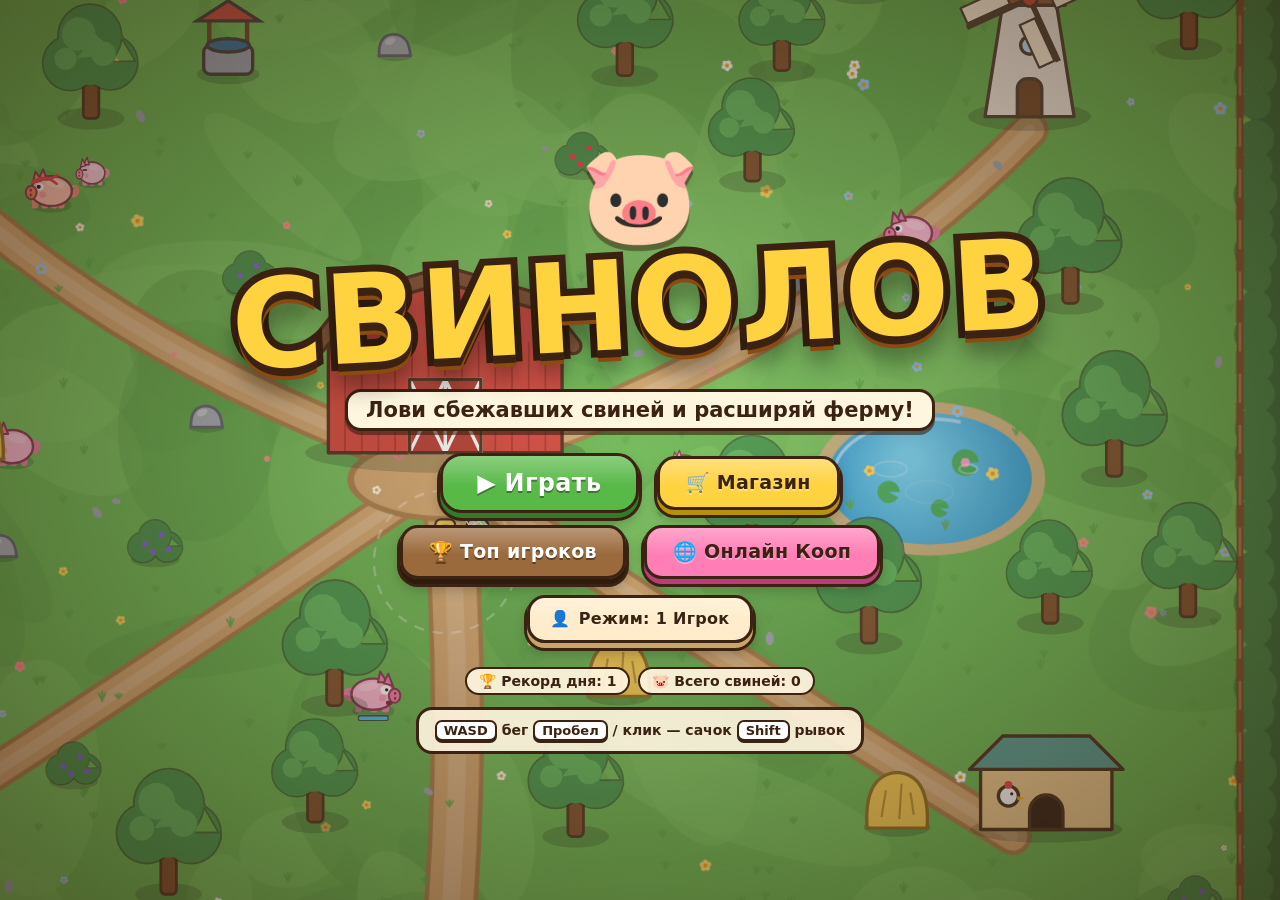
==== commit 48aefda3: "Add files via upload" ====
--- a/index.html
+++ b/index.html
@@ -1,139 +1,332 @@
-<!DOCTYPE html>
-<html lang="ru">
-<head>
-    <meta charset="UTF-8">
-    <meta name="viewport" content="width=device-width, initial-scale=1, maximum-scale=1, user-scalable=no, viewport-fit=cover">
-    <meta name="theme-color" content="#63b54d">
-    <title>Свинолов</title>
-    <link rel="stylesheet" href="style.css">
-</head>
-<body>
-    <div id="game-container">
-        <canvas id="game-canvas"></canvas>
-
-        <!-- HUD -->
-        <header id="hud" class="hidden">
-            <div class="hud-left">
-                <div class="chip" id="chip-day" title="День">
-                    <span class="chip-ico">📅</span>
-                    <span class="chip-label">День</span>
-                    <b id="hud-day">1</b>
-                    <span id="hud-icons" class="chip-icons"></span>
-                </div>
-                <div class="chip" id="chip-pigs" title="Поймано свиней">
-                    <span class="chip-ico">🐷</span>
-                    <b id="hud-caught">0/0</b>
-                </div>
-            </div>
-            <div class="hud-timer" id="hud-timer" title="Время до заката">
-                <span class="timer-ico">☀️</span>
-                <div class="timer-track"><div class="timer-fill" id="timer-fill"></div></div>
-                <span class="timer-ico">🌙</span>
-                <b class="timer-secs" id="timer-secs">0</b>
-            </div>
-            <div class="hud-right">
-                <div class="chip chip-coins" id="chip-coins" title="Монеты">
-                    <span class="chip-ico">🪙</span>
-                    <b id="hud-coins">0</b>
-                </div>
-                <button class="round-btn" id="btn-shop" type="button" aria-label="Магазин">🛒</button>
-                <button class="round-btn" id="btn-pause" type="button" aria-label="Пауза">⏸</button>
-            </div>
-        </header>
-
-        <div id="toasts"></div>
-        <div id="banner" aria-live="polite"><div class="banner-title" id="banner-title"></div><div class="banner-sub" id="banner-sub"></div></div>
-
-        <!-- Тач-управление -->
-        <div id="touch-ui" class="hidden">
-            <div id="joy-zone"></div>
-            <div id="joy-base" class="hidden"><div id="joy-stick"></div></div>
-            <button id="btn-dash" class="touch-btn dash" type="button" data-silent="1" aria-label="Рывок">💨</button>
-            <button id="btn-swing" class="touch-btn swing" type="button" data-silent="1" aria-label="Сачок">🕸️</button>
-        </div>
-
-        <!-- Титульный экран -->
-        <section id="title-screen" class="screen hidden">
-            <div class="title-box">
-                <div class="logo-pig" id="logo-pig">🐷</div>
-                <h1 class="logo"><span>СВИНОЛОВ</span></h1>
-                <p class="slogan">Лови сбежавших свиней и расширяй ферму!</p>
-                <div class="title-buttons">
-                    <button class="btn btn-big green" id="title-play" type="button">▶ Играть</button>
-                    <button class="btn btn-mid yellow" id="title-shop" type="button">🛒 Магазин</button>
-                </div>
-                <div class="title-stats" id="title-stats"></div>
-                <div class="help-card">
-                    <span><kbd>WASD</kbd> бег</span>
-                    <span><kbd>Пробел</kbd> / клик — сачок</span>
-                    <span><kbd>Shift</kbd> рывок</span>
-                </div>
-            </div>
-        </section>
-
-        <!-- Итоги дня -->
-        <section id="result" class="overlay hidden">
-            <div class="panel result-panel">
-                <h2 id="res-title" class="res-title"></h2>
-                <div class="res-stars" id="res-stars">
-                    <span class="star">★</span><span class="star big">★</span><span class="star">★</span>
-                </div>
-                <div class="res-caught" id="res-caught"></div>
-                <div class="res-lines" id="res-lines"></div>
-                <div class="res-quest" id="res-quest"></div>
-                <div class="res-earned" id="res-earned"></div>
-                <div class="res-combo" id="res-combo"></div>
-                <div class="res-prestige hidden" id="res-prestige">🐽 Можно продать ферму в магазине → вкладка «Ферма»</div>
-                <div class="res-buttons">
-                    <button class="btn btn-big green" id="res-next" type="button">Следующий день ➜</button>
-                    <button class="btn btn-mid yellow" id="res-shop" type="button">🛒 Магазин</button>
-                </div>
-            </div>
-        </section>
-
-        <!-- Магазин -->
-        <section id="shop-modal" class="overlay hidden">
-            <div class="panel shop-panel">
-                <div class="panel-head">
-                    <h2>🛒 Магазин</h2>
-                    <div class="shop-coins" id="shop-coins">🪙 0</div>
-                    <button class="round-btn close-btn" id="shop-close" type="button" aria-label="Закрыть">✖</button>
-                </div>
-                <nav class="tabs" id="shop-tabs"></nav>
-                <div class="shop-body" id="shop-body"></div>
-            </div>
-        </section>
-
-        <!-- Пауза -->
-        <section id="pause-modal" class="overlay hidden">
-            <div class="panel pause-panel">
-                <h2>⏸ Пауза</h2>
-                <button class="btn btn-big green" id="pause-resume" type="button">▶ Продолжить</button>
-                <div class="toggle-row">
-                    <button class="btn toggle" id="pause-sound" type="button"></button>
-                    <button class="btn toggle" id="pause-music" type="button"></button>
-                </div>
-                <div class="help-card help-col">
-                    <span><kbd>WASD</kbd> / стрелки — бег</span>
-                    <span><kbd>Пробел</kbd> или клик — взмах сачком</span>
-                    <span><kbd>Shift</kbd> — рывок</span>
-                    <span>На телефоне: джойстик слева, 🕸️ — сачок, 💨 — рывок</span>
-                </div>
-                <button class="btn btn-small brown" id="pause-reset" type="button">🗑 Сбросить прогресс</button>
-            </div>
-        </section>
-    </div>
-
-    <script src="js/config.js"></script>
-    <script src="js/storage.js"></script>
-    <script src="js/audio.js"></script>
-    <script src="js/fx.js"></script>
-    <script src="js/world.js"></script>
-    <script src="js/pig.js"></script>
-    <script src="js/player.js"></script>
-    <script src="js/helper.js"></script>
-    <script src="js/shop.js"></script>
-    <script src="js/ui.js"></script>
-    <script src="js/game.js"></script>
-</body>
-</html>
+<!DOCTYPE html>
+<html lang="ru">
+<head>
+    <meta charset="UTF-8">
+    <meta name="viewport" content="width=device-width, initial-scale=1, maximum-scale=1, user-scalable=no, viewport-fit=cover">
+    <meta name="theme-color" content="#63b54d">
+    <title>Свинолов</title>
+    <link rel="stylesheet" href="style.css">
+</head>
+<body>
+    <div id="game-container">
+        <canvas id="game-canvas"></canvas>
+
+        <!-- HUD -->
+        <header id="hud" class="hidden">
+            <div class="hud-left">
+                <div class="chip" id="chip-day" title="День">
+                    <span class="chip-ico">📅</span>
+                    <span class="chip-label">День</span>
+                    <b id="hud-day">1</b>
+                    <span id="hud-icons" class="chip-icons"></span>
+                </div>
+                <div class="chip" id="chip-pigs" title="Поймано свиней">
+                    <span class="chip-ico">🐷</span>
+                    <b id="hud-caught">0/0</b>
+                </div>
+            </div>
+            <div class="hud-timer" id="hud-timer" title="Время до заката">
+                <span class="timer-ico">☀️</span>
+                <div class="timer-track"><div class="timer-fill" id="timer-fill"></div></div>
+                <span class="timer-ico">🌙</span>
+                <b class="timer-secs" id="timer-secs">0</b>
+            </div>
+            <div class="hud-right">
+                <div class="chip chip-coins" id="chip-coins" title="Монеты">
+                    <span class="chip-ico">🪙</span>
+                    <b id="hud-coins">0</b>
+                </div>
+                <button class="round-btn round-btn-gold" id="btn-leaderboard" type="button" aria-label="Топ игроков" title="Топ игроков">🏆</button>
+                <button class="round-btn" id="btn-shop" type="button" aria-label="Магазин">🛒</button>
+                <button class="round-btn" id="btn-pause" type="button" aria-label="Пауза">⏸</button>
+            </div>
+        </header>
+
+        <!-- Co-op HUD Bar (отображается в кооперативном режиме) -->
+        <div id="hud-coop-bar" class="hud-coop-bar hidden">
+            <div class="coop-chip p1" id="coop-p1-chip">
+                <span class="coop-avatar p1">🧑‍🌾</span>
+                <div class="coop-col">
+                    <div class="coop-header-line">
+                        <b class="coop-player-tag p1">P1</b>
+                        <span class="coop-player-title">Фермер</span>
+                    </div>
+                    <div class="coop-values">
+                        <span class="coop-val" title="Свиней поймано P1">🐷 <b id="hud-p1-caught">0</b></span>
+                        <span class="coop-val" title="Монеты P1">🪙 <b id="hud-p1-coins">0</b></span>
+                    </div>
+                </div>
+                <div class="coop-dash-indicator ready" id="hud-p1-dash" title="Рывок P1 (LShift)">
+                    <span class="dash-icon">💨</span>
+                </div>
+            </div>
+
+            <div class="coop-combo-badge hidden" id="coop-combo-badge" title="Кооп-комбо!">
+                <span class="coop-combo-icon">⚡</span>
+                <b id="hud-coop-combo-text">КООП x2</b>
+            </div>
+
+            <div class="hud-online-chip hidden" id="hud-online-chip" title="Сетевое подключение">
+                <span class="online-indicator-dot"></span>
+                <span class="online-chip-role" id="hud-online-role">P1 Хост</span>
+                <span class="online-chip-code" id="hud-online-code">PIG-0000</span>
+            </div>
+
+            <div class="coop-chip p2" id="coop-p2-chip">
+                <div class="coop-dash-indicator ready" id="hud-p2-dash" title="Рывок P2 (RShift / Num0)">
+                    <span class="dash-icon">💨</span>
+                </div>
+                <div class="coop-col">
+                    <div class="coop-header-line">
+                        <span class="coop-player-title">Фермерша</span>
+                        <b class="coop-player-tag p2">P2</b>
+                    </div>
+                    <div class="coop-values">
+                        <span class="coop-val" title="Свиней поймано P2">🐷 <b id="hud-p2-caught">0</b></span>
+                        <span class="coop-val" title="Монеты P2">🪙 <b id="hud-p2-coins">0</b></span>
+                    </div>
+                </div>
+                <span class="coop-avatar p2">👩‍🌾</span>
+            </div>
+        </div>
+
+        <div id="toasts"></div>
+        <div id="banner" aria-live="polite"><div class="banner-title" id="banner-title"></div><div class="banner-sub" id="banner-sub"></div></div>
+
+        <!-- Тач-управление -->
+        <div id="touch-ui" class="hidden">
+            <div id="joy-zone"></div>
+            <div id="joy-base" class="hidden"><div id="joy-stick"></div></div>
+            <button id="btn-dash" class="touch-btn dash" type="button" data-silent="1" aria-label="Рывок">💨</button>
+            <button id="btn-swing" class="touch-btn swing" type="button" data-silent="1" aria-label="Сачок">🕸️</button>
+        </div>
+
+        <!-- Титульный экран -->
+        <section id="title-screen" class="screen hidden">
+            <div class="title-box">
+                <div class="logo-pig" id="logo-pig">🐷</div>
+                <h1 class="logo"><span>СВИНОЛОВ</span></h1>
+                <p class="slogan">Лови сбежавших свиней и расширяй ферму!</p>
+                <div class="title-buttons">
+                    <button class="btn btn-big green" id="title-play" type="button">▶ Играть</button>
+                    <button class="btn btn-mid yellow" id="title-shop" type="button">🛒 Магазин</button>
+                    <button class="btn btn-mid brown" id="title-leaderboard" type="button">🏆 Топ игроков</button>
+                    <button class="btn btn-mid pink" id="title-online" type="button">🌐 Онлайн Кооп</button>
+                </div>
+                <div class="mode-select-wrap">
+                    <button class="btn btn-mid mode-toggle-btn" id="title-mode" type="button" title="Переключить режим игры">
+                        <span class="mode-icon" id="title-mode-icon">👤</span>
+                        <span id="title-mode-text">Режим: 1 Игрок</span>
+                    </button>
+                </div>
+                <div class="title-stats" id="title-stats"></div>
+                <div class="help-card" id="title-help-card">
+                    <div class="help-solo" id="help-solo">
+                        <span><kbd>WASD</kbd> бег</span>
+                        <span><kbd>Пробел</kbd> / клик — сачок</span>
+                        <span><kbd>Shift</kbd> рывок</span>
+                    </div>
+                    <div class="help-coop hidden" id="help-coop">
+                        <div class="help-coop-row"><b>Игрок 1:</b> <kbd>WASD</kbd> · <kbd>Пробел</kbd> сачок · <kbd>LShift</kbd> рывок</div>
+                        <div class="help-coop-row"><b>Игрок 2:</b> <kbd>Стрелки</kbd> · <kbd>Enter</kbd> сачок · <kbd>RShift / Num0</kbd> рывок</div>
+                    </div>
+                </div>
+            </div>
+        </section>
+
+        <!-- Итоги дня -->
+        <section id="result" class="overlay hidden">
+            <div class="panel result-panel">
+                <h2 id="res-title" class="res-title"></h2>
+                <div class="res-stars" id="res-stars">
+                    <span class="star">★</span><span class="star big">★</span><span class="star">★</span>
+                </div>
+                <div class="res-caught" id="res-caught"></div>
+                <div class="res-lines" id="res-lines"></div>
+                <div class="res-quest" id="res-quest"></div>
+                <div class="res-earned" id="res-earned"></div>
+                <div class="res-combo" id="res-combo"></div>
+                <div class="res-prestige hidden" id="res-prestige">🐽 Можно продать ферму в магазине → вкладка «Ферма»</div>
+                <div class="res-buttons">
+                    <button class="btn btn-big green" id="res-next" type="button">Следующий день ➜</button>
+                    <button class="btn btn-mid yellow" id="res-shop" type="button">🛒 Магазин</button>
+                </div>
+            </div>
+        </section>
+
+        <!-- Магазин -->
+        <section id="shop-modal" class="overlay hidden">
+            <div class="panel shop-panel">
+                <div class="panel-head">
+                    <h2>🛒 Магазин</h2>
+                    <div class="shop-coins" id="shop-coins">🪙 0</div>
+                    <button class="round-btn close-btn" id="shop-close" type="button" aria-label="Закрыть">✖</button>
+                </div>
+                <nav class="tabs" id="shop-tabs"></nav>
+                <div class="shop-body" id="shop-body"></div>
+            </div>
+        </section>
+
+        <!-- Пауза -->
+        <section id="pause-modal" class="overlay hidden">
+            <div class="panel pause-panel">
+                <h2>⏸ Пауза</h2>
+                <button class="btn btn-big green" id="pause-resume" type="button">▶ Продолжить</button>
+                <div class="toggle-row">
+                    <button class="btn toggle" id="pause-sound" type="button"></button>
+                    <button class="btn toggle" id="pause-music" type="button"></button>
+                </div>
+                <div class="pause-actions-row">
+                    <button class="btn btn-mid brown" id="pause-leaderboard" type="button">🏆 Топ игроков</button>
+                    <button class="btn btn-mid pink" id="pause-online" type="button">🌐 Онлайн игра</button>
+                    <button class="btn btn-mid cream mode-toggle-btn" id="pause-mode" type="button">👤 Режим: 1 Игрок</button>
+                </div>
+                <div class="help-card help-col">
+                    <div class="help-solo" id="pause-help-solo">
+                        <span><kbd>WASD</kbd> / стрелки — бег</span>
+                        <span><kbd>Пробел</kbd> или клик — взмах сачком</span>
+                        <span><kbd>Shift</kbd> — рывок</span>
+                        <span>На телефоне: джойстик слева, 🕸️ — сачок, 💨 — рывок</span>
+                    </div>
+                    <div class="help-coop hidden" id="pause-help-coop">
+                        <div><b>Игрок 1 (Фермер):</b> <kbd>WASD</kbd> бег · <kbd>Пробел</kbd> сачок · <kbd>Shift</kbd> рывок</div>
+                        <div><b>Игрок 2 (Фермерша):</b> <kbd>Стрелки</kbd> бег · <kbd>Enter</kbd> сачок · <kbd>RShift / Num0</kbd> рывок</div>
+                        <div class="coop-hint">💡 Ловите свиней вместе для бонусного комбо!</div>
+                    </div>
+                </div>
+                <button class="btn btn-small brown" id="pause-reset" type="button">🗑 Сбросить прогресс</button>
+            </div>
+        </section>
+
+        <!-- Топ игроков (Лидерборд) -->
+        <section id="leaderboard-modal" class="overlay hidden">
+            <div class="panel leaderboard-panel">
+                <div class="panel-head">
+                    <h2>🏆 Топ игроков</h2>
+                    <div class="lb-header-badges">
+                        <div class="lb-rank-badge-chip" id="lb-rank-badge-chip">
+                            <span class="lb-rank-icon">🏅</span>
+                            <span class="lb-rank-text" id="lb-summary-rank">Место: #--</span>
+                        </div>
+                    </div>
+                    <button class="round-btn close-btn" id="lb-close" type="button" aria-label="Закрыть">✖</button>
+                </div>
+
+                <!-- Интерактивный селектор критериев -->
+                <div class="lb-criteria-container">
+                    <div class="lb-criteria-label">Критерий рейтинга:</div>
+                    <div class="lb-criteria-tabs" id="lb-criteria-tabs" role="tablist">
+                        <!-- Заполняется в ui.js -->
+                    </div>
+                </div>
+
+                <!-- Карточка профиля игрока -->
+                <div class="lb-player-card" id="lb-player-card">
+                    <!-- Заполняется в ui.js -->
+                </div>
+
+                <!-- Таблица лидеров -->
+                <div class="lb-table-container">
+                    <table class="lb-table">
+                        <thead>
+                            <tr>
+                                <th class="col-rank">#</th>
+                                <th class="col-farmer">Фермер</th>
+                                <th class="col-farm">Хозяйство</th>
+                                <th class="col-score" id="lb-score-col-header">Результат</th>
+                            </tr>
+                        </thead>
+                        <tbody id="lb-table-body">
+                            <!-- Заполняется в ui.js -->
+                        </tbody>
+                    </table>
+                </div>
+
+                <div class="lb-footer-note">
+                    <span>💡 Улучшай ферму, делай престижи и ставь рекорды дня, чтобы обогнать соседей!</span>
+                </div>
+            </div>
+        </section>
+
+        <!-- Онлайн игра по коду (P2P WebRTC на 2 устройствах) -->
+        <section id="online-modal" class="overlay hidden">
+            <div class="panel online-panel">
+                <div class="panel-head">
+                    <h2>🌐 Игра вдвоём по сети</h2>
+                    <button class="round-btn close-btn" id="online-close" type="button" aria-label="Закрыть">✖</button>
+                </div>
+                
+                <p class="online-desc">
+                    Играйте с двух разных устройств (ПК или телефон) через код подключения!<br>
+                    У каждого игрока свой амбар: <b>Игрок 1 (Фермер)</b> — Красный, <b>Игрок 2 (Фермерша)</b> — Бирюзовый.
+                </p>
+
+                <div class="online-tabs" role="tablist">
+                    <button class="online-tab active" id="tab-host" type="button">🏠 Создать комнату</button>
+                    <button class="online-tab" id="tab-join" type="button">🔗 Войти по коду</button>
+                </div>
+
+                <!-- Вкладка: Создать комнату (Хост) -->
+                <div class="online-tab-content" id="content-host">
+                    <div class="online-card">
+                        <div class="online-role-badge host">Игрок 1 · Фермер (Хост)</div>
+                        <p class="online-step-tip">Создайте комнату и отправьте полученный код или ссылку другу:</p>
+                        
+                        <div class="room-code-box">
+                            <span class="room-code-label">КОД КОМНАТЫ:</span>
+                            <div class="room-code-display" id="host-code-display">------</div>
+                            <div class="room-code-actions">
+                                <button class="btn btn-small yellow" id="btn-copy-code" type="button">📋 Скопировать код</button>
+                                <button class="btn btn-small cream" id="btn-copy-link" type="button">🔗 Скопировать ссылку</button>
+                            </div>
+                        </div>
+
+                        <div class="host-status-box" id="host-status-box">
+                            <div class="spinner-farm" id="host-spinner">🐷</div>
+                            <div class="host-status-text" id="host-status-text">Нажмите «Создать комнату», чтобы сгенерировать код</div>
+                        </div>
+
+                        <button class="btn btn-big green" id="btn-start-host" type="button">🚀 Создать комнату</button>
+                    </div>
+                </div>
+
+                <!-- Вкладка: Подключиться по коду (Гость) -->
+                <div class="online-tab-content hidden" id="content-join">
+                    <div class="online-card">
+                        <div class="online-role-badge guest">Игрок 2 · Фермерша (Гость)</div>
+                        <p class="online-step-tip">Введите код комнаты, который вам прислал друг:</p>
+                        
+                        <div class="join-input-box">
+                            <input type="text" id="join-code-input" class="join-code-input" placeholder="PIG-1234" maxlength="12" autocomplete="off" spellcheck="false">
+                        </div>
+
+                        <div class="join-status-box" id="join-status-box">
+                            <div class="join-status-text" id="join-status-text">Введите код и нажмите «Подключиться»</div>
+                        </div>
+
+                        <button class="btn btn-big green" id="btn-join-room" type="button">🔗 Подключиться ➜</button>
+                    </div>
+                </div>
+
+                <div class="online-footer-info">
+                    <span>💡 Работает напрямую между браузерами (WebRTC P2P). Не требует платных серверов и отлично работает на GitHub Pages!</span>
+                </div>
+            </div>
+        </section>
+    </div>
+
+    <script src="js/config.js"></script>
+    <script src="js/storage.js"></script>
+    <script src="js/audio.js"></script>
+    <script src="js/fx.js"></script>
+    <script src="js/world.js"></script>
+    <script src="js/pig.js"></script>
+    <script src="js/player.js"></script>
+    <script src="js/helper.js"></script>
+    <script src="js/peerjs.min.js"></script>
+    <script src="js/network.js"></script>
+    <script src="js/shop.js"></script>
+    <script src="js/ui.js"></script>
+    <script src="js/game.js"></script>
+</body>
+</html>
--- a/style.css
+++ b/style.css
@@ -1,460 +1,783 @@
-/* ============================================================
-   Свинолов — интерфейс
-   ============================================================ */
-:root {
-    --ink: #3b2212;
-    --cream: #fff6e0;
-    --cream2: #ffeccb;
-    --paper: #fffdf5;
-    --orange: #ff9f1c;
-    --orange-d: #b8650a;
-    --pink: #ff7eb6;
-    --pink-d: #b83d79;
-    --green: #58b947;
-    --green-d: #2f7d27;
-    --yellow: #ffd23f;
-    --yellow-d: #b8900a;
-    --brown: #5b3a1e;
-    --brown-d: #2e1b0b;
-    --spring: cubic-bezier(.2, 1.4, .4, 1);
-    --sat: env(safe-area-inset-top, 0px);
-    --sar: env(safe-area-inset-right, 0px);
-    --sab: env(safe-area-inset-bottom, 0px);
-    --sal: env(safe-area-inset-left, 0px);
-}
-
-* { box-sizing: border-box; -webkit-tap-highlight-color: transparent; }
-
-html, body {
-    margin: 0; padding: 0; width: 100%; height: 100%;
-    overflow: hidden; overscroll-behavior: none;
-    background: #3d7a33;
-    font-family: "Nunito", "Segoe UI", system-ui, sans-serif;
-    font-weight: 800; color: var(--ink);
-    -webkit-user-select: none; user-select: none;
-    -webkit-touch-callout: none;
-}
-
-#game-container { position: fixed; inset: 0; overflow: hidden; }
-#game-canvas { position: absolute; inset: 0; width: 100%; height: 100%; display: block; touch-action: none; }
-
-.hidden { display: none !important; }
-
-button { font-family: inherit; font-weight: 900; color: var(--ink); cursor: pointer; touch-action: manipulation; }
-b, strong { font-weight: 900; }
-
-/* ---------- Кнопки ---------- */
-.btn {
-    --c: var(--orange); --d: var(--orange-d);
-    position: relative; display: inline-flex; align-items: center; justify-content: center; gap: 8px;
-    min-height: 48px; padding: 10px 22px;
-    font-size: 18px; letter-spacing: .3px; text-shadow: 0 2px 0 rgba(255, 255, 255, .35);
-    background: linear-gradient(180deg, color-mix(in srgb, var(--c) 70%, #fff) 0%, var(--c) 55%);
-    border: 3px solid var(--ink); border-radius: 18px;
-    box-shadow: 0 5px 0 var(--d), 0 5px 0 3px var(--ink), 0 10px 14px rgba(0, 0, 0, .25);
-    margin-bottom: 8px;
-    transition: transform .12s var(--spring), box-shadow .12s, filter .12s;
-}
-.btn:hover { transform: translateY(-3px); filter: brightness(1.06); box-shadow: 0 8px 0 var(--d), 0 8px 0 3px var(--ink), 0 14px 16px rgba(0, 0, 0, .25); }
-.btn:active, .btn.pressed { transform: translateY(4px); box-shadow: 0 1px 0 var(--d), 0 1px 0 3px var(--ink); filter: brightness(.97); }
-.btn:focus-visible { outline: 3px dashed #fff; outline-offset: 3px; }
-.btn.green { --c: var(--green); --d: var(--green-d); color: #fff; text-shadow: 0 2px 0 rgba(0, 0, 0, .35); }
-.btn.pink { --c: var(--pink); --d: var(--pink-d); }
-.btn.yellow { --c: var(--yellow); --d: var(--yellow-d); }
-.btn.brown { --c: #9b6a3c; --d: var(--brown-d); color: #fff; text-shadow: 0 2px 0 rgba(0, 0, 0, .4); }
-.btn.cream { --c: var(--cream2); --d: #c9a56a; }
-.btn-big { font-size: 24px; min-height: 60px; padding: 12px 34px; border-radius: 22px; }
-.btn-mid { font-size: 19px; min-height: 54px; padding: 10px 26px; }
-.btn-small { font-size: 15px; min-height: 44px; padding: 8px 16px; }
-.btn:disabled, .btn.locked {
-    --c: #cfc3ad; --d: #8f846f; color: #7a6e58; cursor: default; filter: grayscale(.4);
-    transform: none; text-shadow: none;
-}
-.btn:disabled:hover, .btn.locked:hover { transform: none; box-shadow: 0 5px 0 var(--d), 0 5px 0 3px var(--ink), 0 10px 14px rgba(0, 0, 0, .25); filter: grayscale(.4); }
-.btn.off { --c: #e7d9bd; --d: #a99671; color: #7a6a4c; text-shadow: none; }
-.btn.can { animation: canPulse 1.3s ease-in-out infinite; }
-.btn.can:hover { animation: none; }
-
-@keyframes canPulse {
-    0%, 100% { transform: scale(1); }
-    50% { transform: scale(1.06); }
-}
-
-.round-btn {
-    pointer-events: auto; width: 46px; height: 46px; padding: 0; flex: none;
-    font-size: 22px; line-height: 1; display: grid; place-items: center;
-    background: linear-gradient(180deg, #fff2c4, var(--yellow));
-    border: 3px solid var(--ink); border-radius: 50%;
-    box-shadow: 0 4px 0 var(--yellow-d), 0 4px 0 3px var(--ink), 0 8px 10px rgba(0, 0, 0, .25);
-    transition: transform .12s var(--spring), box-shadow .12s;
-}
-.round-btn:hover { transform: translateY(-3px) rotate(-6deg); }
-.round-btn:active { transform: translateY(3px); box-shadow: 0 1px 0 var(--yellow-d), 0 1px 0 3px var(--ink); }
-
-/* ---------- HUD ---------- */
-#hud {
-    position: absolute; left: 0; right: 0; top: 0; z-index: 10; pointer-events: none;
-    display: flex; align-items: center; gap: 12px;
-    padding: calc(10px + var(--sat)) calc(14px + var(--sar)) 0 calc(14px + var(--sal));
-}
-.hud-left, .hud-right { display: flex; align-items: center; gap: 8px; flex: none; }
-.chip {
-    display: inline-flex; align-items: center; gap: 6px; height: 44px; padding: 0 14px;
-    font-size: 18px; white-space: nowrap;
-    background: linear-gradient(180deg, #fffaf0, var(--cream2));
-    border: 3px solid var(--ink); border-radius: 16px;
-    box-shadow: 0 4px 0 rgba(59, 34, 18, .55), 0 8px 10px rgba(0, 0, 0, .2);
-}
-.chip-ico { font-size: 20px; }
-.chip b { font-size: 20px; font-variant-numeric: tabular-nums; }
-.chip-label { opacity: .75; font-size: 15px; }
-.chip-icons { font-size: 18px; }
-.chip-coins { background: linear-gradient(180deg, #fff1a8, var(--yellow)); min-width: 98px; justify-content: center; }
-.chip-coins.pop { animation: chipPop .38s var(--spring); }
-@keyframes chipPop {
-    0% { transform: scale(1); }
-    35% { transform: scale(1.28) rotate(-3deg); }
-    100% { transform: scale(1); }
-}
-
-.hud-timer {
-    flex: 1; min-width: 120px; max-width: 420px; margin: 0 auto; height: 40px; padding: 0 12px;
-    display: flex; align-items: center; gap: 8px;
-    background: linear-gradient(180deg, #fffaf0, var(--cream2));
-    border: 3px solid var(--ink); border-radius: 20px;
-    box-shadow: 0 4px 0 rgba(59, 34, 18, .55), 0 8px 10px rgba(0, 0, 0, .2);
-}
-.timer-ico { font-size: 18px; flex: none; }
-.timer-track {
-    flex: 1; height: 16px; border-radius: 10px; overflow: hidden;
-    background: #5a4430; border: 2px solid var(--ink); position: relative;
-}
-.timer-fill {
-    position: absolute; inset: 0 auto 0 0; width: 100%; border-radius: 8px;
-    background: #58b947; box-shadow: inset 0 4px 0 rgba(255, 255, 255, .35);
-    transition: width .25s linear, background-color .25s;
-}
-.timer-secs { min-width: 34px; text-align: right; font-size: 18px; font-variant-numeric: tabular-nums; }
-.hud-timer.urgent { animation: urgent .6s ease-in-out infinite; border-color: #8e1b1b; }
-.hud-timer.urgent .timer-secs { color: #d62828; }
-@keyframes urgent {
-    0%, 100% { transform: scale(1); }
-    50% { transform: scale(1.05); box-shadow: 0 4px 0 rgba(142, 27, 27, .7), 0 0 18px rgba(255, 60, 60, .7); }
-}
-
-/* ---------- Баннер и тосты ---------- */
-#banner {
-    position: absolute; left: 0; right: 0; top: clamp(150px, 22vh, 260px); z-index: 25;
-    text-align: center; pointer-events: none; opacity: 0;
-}
-#banner.show { animation: bannerIn 1.8s var(--spring) both; }
-.banner-title {
-    display: table; margin: 0 auto; max-width: 92vw; font-size: clamp(30px, 6.5vw, 64px); font-weight: 900; line-height: 1.05;
-    color: var(--yellow); -webkit-text-stroke: 7px var(--ink); paint-order: stroke fill;
-    text-shadow: 0 6px 0 var(--ink), 0 10px 18px rgba(0, 0, 0, .4);
-}
-.banner-sub {
-    display: table; margin: 10px auto 0; max-width: 90vw; padding: 6px 18px; font-size: clamp(15px, 2.6vw, 22px);
-    background: var(--cream); border: 3px solid var(--ink); border-radius: 16px; box-shadow: 0 4px 0 rgba(59, 34, 18, .6);
-}
-.banner-sub:empty { display: none; }
-@keyframes bannerIn {
-    0% { opacity: 0; transform: translateY(-30px) scale(.3); }
-    12% { opacity: 1; transform: translateY(0) scale(1.12); }
-    20% { transform: scale(1); }
-    85% { opacity: 1; transform: scale(1); }
-    100% { opacity: 0; transform: translateY(-14px) scale(.95); }
-}
-
-#toasts {
-    position: absolute; z-index: 20; right: calc(92px + var(--sar)); top: calc(66px + var(--sat));
-    display: flex; flex-direction: column; align-items: flex-end; gap: 8px; width: min(320px, 74vw); pointer-events: none;
-}
-.toast {
-    width: 100%; display: flex; align-items: center; gap: 10px; padding: 8px 12px;
-    background: linear-gradient(180deg, #fffaf0, var(--cream2)); border: 3px solid var(--ink); border-radius: 16px;
-    box-shadow: 0 4px 0 rgba(59, 34, 18, .55), 0 8px 12px rgba(0, 0, 0, .25);
-    animation: toastIn .45s var(--spring) both;
-}
-.toast.out { animation: toastOut .35s ease-in both; }
-.toast-ico { font-size: 28px; flex: none; }
-.toast-title { font-size: 16px; line-height: 1.15; }
-.toast-text { font-size: 13px; opacity: .8; line-height: 1.2; }
-@keyframes toastIn { from { opacity: 0; transform: translateX(60px) scale(.8); } to { opacity: 1; transform: none; } }
-@keyframes toastOut { to { opacity: 0; transform: translateX(60px); } }
-
-/* ---------- Титульный экран ---------- */
-.screen {
-    position: absolute; inset: 0; z-index: 30; display: grid; place-items: center; padding: 16px;
-    background: radial-gradient(ellipse at center, rgba(255, 246, 224, .12) 0%, rgba(59, 34, 18, .55) 100%);
-    overflow-y: auto;
-}
-.title-box { display: flex; flex-direction: column; align-items: center; text-align: center; max-width: 640px; animation: popIn .6s var(--spring) both; }
-.logo-pig { font-size: clamp(54px, 11vw, 96px); line-height: 1; animation: wobble 2.4s ease-in-out infinite; filter: drop-shadow(0 6px 0 rgba(59, 34, 18, .5)); }
-@keyframes wobble { 0%, 100% { transform: rotate(-9deg) translateY(0); } 50% { transform: rotate(9deg) translateY(-8px); } }
-.logo { margin: 0; line-height: 1; }
-.logo span {
-    display: inline-block; font-size: clamp(46px, 13vw, 124px); font-weight: 900; letter-spacing: 2px;
-    color: var(--yellow); -webkit-text-stroke: clamp(8px, 1.6vw, 14px) var(--ink); paint-order: stroke fill;
-    text-shadow: 0 4px 0 var(--ink), 0 8px 0 var(--ink), 0 12px 0 #8a4a10, 0 22px 24px rgba(0, 0, 0, .45);
-    transform: rotate(-3deg); animation: logoBob 3s ease-in-out infinite;
-}
-@keyframes logoBob { 0%, 100% { transform: rotate(-3deg) scale(1); } 50% { transform: rotate(-1deg) scale(1.04); } }
-.slogan {
-    margin: 22px 0 22px; padding: 6px 18px; font-size: clamp(15px, 2.6vw, 21px);
-    background: var(--cream); border: 3px solid var(--ink); border-radius: 16px; box-shadow: 0 4px 0 rgba(59, 34, 18, .6);
-}
-.title-buttons { display: flex; flex-wrap: wrap; justify-content: center; gap: 4px 18px; align-items: center; }
-.title-stats { display: flex; flex-wrap: wrap; justify-content: center; gap: 8px; margin: 6px 0 12px; min-height: 12px; }
-.title-stats .pill, .pill {
-    display: inline-block; padding: 4px 12px; font-size: 14px; background: rgba(255, 246, 224, .92);
-    border: 2.5px solid var(--ink); border-radius: 999px;
-}
-.help-card {
-    display: flex; flex-wrap: wrap; justify-content: center; gap: 6px 16px; padding: 10px 16px; font-size: 14px;
-    background: rgba(255, 246, 224, .9); border: 3px solid var(--ink); border-radius: 16px;
-}
-.help-col { flex-direction: column; align-items: flex-start; gap: 6px; margin: 8px 0 16px; width: 100%; }
-kbd {
-    display: inline-block; min-width: 24px; padding: 1px 7px; font: inherit; font-size: 13px; text-align: center;
-    background: #fff; border: 2px solid var(--ink); border-radius: 7px; box-shadow: 0 2px 0 var(--ink);
-}
-
-@keyframes popIn { from { opacity: 0; transform: scale(.6) translateY(30px); } to { opacity: 1; transform: none; } }
-
-/* ---------- Окна ---------- */
-.overlay {
-    position: absolute; inset: 0; z-index: 40; display: grid; place-items: center; padding: 14px;
-    padding-top: calc(14px + var(--sat)); padding-bottom: calc(14px + var(--sab));
-    background: rgba(46, 27, 11, .6); backdrop-filter: blur(3px); -webkit-backdrop-filter: blur(3px);
-    animation: fadeIn .25s both;
-}
-#shop-modal, #pause-modal { z-index: 50; }
-@keyframes fadeIn { from { opacity: 0; } to { opacity: 1; } }
-.panel {
-    position: relative; width: min(100%, 720px); max-height: 100%; display: flex; flex-direction: column;
-    padding: 20px 22px; background: linear-gradient(180deg, #fffaf0, var(--cream));
-    border: 4px solid var(--ink); border-radius: 24px; box-shadow: 0 8px 0 rgba(59, 34, 18, .7), 0 20px 40px rgba(0, 0, 0, .45);
-    animation: panelIn .5s var(--spring) both;
-}
-@keyframes panelIn { from { opacity: 0; transform: scale(.7) translateY(40px); } to { opacity: 1; transform: none; } }
-.panel h2 { margin: 0; font-size: 28px; }
-
-/* Итоги дня */
-.result-panel { width: min(100%, 480px); align-items: center; text-align: center; overflow-y: auto; }
-.res-title { font-size: clamp(22px, 5vw, 30px) !important; line-height: 1.15; }
-.res-stars { display: flex; justify-content: center; align-items: flex-end; gap: 6px; margin: 6px 0 2px; }
-.star {
-    font-size: 64px; line-height: 1; color: #d8c8a8; -webkit-text-stroke: 4px var(--ink); paint-order: stroke fill;
-    text-shadow: 0 4px 0 rgba(59, 34, 18, .5); transition: color .2s;
-}
-.star.big { font-size: 84px; margin-bottom: 8px; }
-.star.on { color: var(--yellow); animation: starPop .7s var(--spring) both; }
-@keyframes starPop {
-    0% { transform: scale(0) rotate(-120deg); }
-    60% { transform: scale(1.5) rotate(15deg); }
-    100% { transform: scale(1) rotate(0); }
-}
-.res-caught { font-size: 22px; margin-bottom: 8px; }
-.res-lines { width: 100%; display: flex; flex-direction: column; gap: 3px; margin-bottom: 8px; }
-.res-line {
-    display: flex; justify-content: space-between; gap: 12px; padding: 4px 12px; font-size: 16px;
-    background: rgba(91, 58, 30, .08); border-radius: 10px; animation: lineIn .4s var(--spring) both;
-}
-@keyframes lineIn { from { opacity: 0; transform: translateX(-24px); } to { opacity: 1; transform: none; } }
-.res-quest { width: 100%; padding: 6px 12px; margin-bottom: 8px; font-size: 15px; border: 3px dashed var(--ink); border-radius: 14px; }
-.res-quest.done { background: #d6f5cc; border-style: solid; }
-.res-quest.fail { background: #f6dcd6; }
-.res-earned {
-    font-size: 34px; color: #e08a00; -webkit-text-stroke: 5px var(--ink); paint-order: stroke fill;
-    text-shadow: 0 4px 0 rgba(59, 34, 18, .6); animation: starPop .6s var(--spring) both; animation-delay: .35s;
-}
-.res-combo { font-size: 15px; opacity: .85; margin: 2px 0 8px; }
-.res-prestige {
-    width: 100%; padding: 8px 12px; margin-bottom: 8px; font-size: 15px; background: #ffd9ec;
-    border: 3px solid var(--ink); border-radius: 14px; animation: canPulse 1.4s ease-in-out infinite;
-}
-.res-buttons { display: flex; flex-direction: column; align-items: center; gap: 2px; margin-top: 6px; width: 100%; }
-
-/* Шапка и вкладки магазина */
-.shop-panel { width: min(100%, 880px); height: min(100%, 720px); padding: 16px 18px 14px; }
-.panel-head { display: flex; align-items: center; gap: 12px; margin-bottom: 10px; }
-.panel-head h2 { flex: 1; }
-.shop-coins {
-    padding: 6px 16px; font-size: 22px; background: linear-gradient(180deg, #fff1a8, var(--yellow));
-    border: 3px solid var(--ink); border-radius: 16px; box-shadow: 0 4px 0 rgba(59, 34, 18, .55); font-variant-numeric: tabular-nums;
-}
-.shop-coins.bump { animation: chipPop .38s var(--spring); }
-.close-btn { background: linear-gradient(180deg, #ffb3c9, var(--pink)); box-shadow: 0 4px 0 var(--pink-d), 0 4px 0 3px var(--ink); font-size: 18px; }
-.tabs { display: flex; gap: 8px; overflow-x: auto; padding: 2px 2px 10px; scrollbar-width: none; flex: none; }
-.tabs::-webkit-scrollbar { display: none; }
-.tab {
-    flex: none; min-height: 44px; padding: 8px 16px; font-size: 16px; background: var(--cream2);
-    border: 3px solid var(--ink); border-radius: 16px 16px 12px 12px; box-shadow: 0 4px 0 rgba(59, 34, 18, .45);
-    transition: transform .12s var(--spring);
-}
-.tab:hover { transform: translateY(-2px); }
-.tab.active { background: var(--orange); color: #fff; text-shadow: 0 2px 0 rgba(0, 0, 0, .35); transform: translateY(-2px); }
-.tab .badge { display: inline-block; margin-left: 4px; padding: 0 7px; font-size: 12px; background: var(--pink); color: #fff; border-radius: 9px; border: 2px solid var(--ink); }
-
-.shop-body {
-    flex: 1; min-height: 0; overflow-y: auto; overflow-x: hidden; padding: 6px 4px 10px; -webkit-overflow-scrolling: touch;
-    display: grid; grid-template-columns: repeat(auto-fill, minmax(300px, 1fr)); gap: 14px; align-content: start;
-}
-.shop-body.hats { grid-template-columns: repeat(auto-fill, minmax(150px, 1fr)); }
-.shop-body.single { display: block; }
-.shop-body::-webkit-scrollbar { width: 10px; }
-.shop-body::-webkit-scrollbar-thumb { background: #c99a62; border: 2px solid var(--ink); border-radius: 8px; }
-
-.card {
-    position: relative; display: flex; flex-direction: column; gap: 6px; padding: 12px; background: var(--paper);
-    border: 3px solid var(--ink); border-radius: 18px; box-shadow: 0 5px 0 rgba(59, 34, 18, .5);
-    animation: cardIn .45s var(--spring) both;
-}
-@keyframes cardIn { from { opacity: 0; transform: translateY(18px) scale(.94); } to { opacity: 1; transform: none; } }
-.card.flash { animation: cardFlash .7s var(--spring); }
-@keyframes cardFlash {
-    0% { transform: scale(1); background: var(--paper); }
-    30% { transform: scale(1.06) rotate(-1.2deg); background: #fff3a0; box-shadow: 0 5px 0 rgba(59, 34, 18, .5), 0 0 28px 6px rgba(255, 210, 63, .9); }
-    100% { transform: scale(1); background: var(--paper); }
-}
-.card-head { display: flex; align-items: center; gap: 10px; }
-.card-ico {
-    flex: none; width: 52px; height: 52px; display: grid; place-items: center; font-size: 30px;
-    background: var(--cream2); border: 3px solid var(--ink); border-radius: 16px;
-}
-.card-title { font-size: 18px; line-height: 1.1; }
-.card-desc { font-size: 13px; opacity: .8; font-weight: 700; line-height: 1.25; }
-.card-fx { font-size: 14px; display: flex; flex-wrap: wrap; gap: 4px 6px; align-items: center; }
-.card-fx .now { padding: 1px 8px; background: #e6e0cf; border-radius: 8px; }
-.card-fx .next { padding: 1px 8px; background: #d6f5cc; border-radius: 8px; color: var(--green-d); }
-.card .btn { width: 100%; margin: 4px 0 6px; min-height: 46px; font-size: 17px; }
-.card .btn-small { min-height: 44px; }
-.card.maxed { background: #fff2c7; }
-.card.locked-card { background: #ece4d2; }
-.card.locked-card .card-ico { filter: grayscale(1); opacity: .7; }
-
-.pips { display: flex; gap: 3px; }
-.pip { flex: 1; height: 10px; max-width: 26px; background: #e2d6bb; border: 2px solid var(--ink); border-radius: 5px; }
-.pip.on { background: var(--green); box-shadow: inset 0 3px 0 rgba(255, 255, 255, .4); }
-.pips-label { font-size: 13px; opacity: .75; display: flex; justify-content: space-between; }
-
-/* Шляпы */
-.hat-card { align-items: center; text-align: center; }
-.hat-card canvas { width: 104px; height: 96px; background: radial-gradient(circle, #cdeeb8 0%, #94d17c 100%); border: 3px solid var(--ink); border-radius: 16px; }
-.hat-card.locked-hat canvas { filter: grayscale(.85) brightness(.85); }
-.hat-card.worn { background: #e1f7d4; }
-.hat-card .btn { font-size: 15px; padding: 6px 10px; }
-
-/* Достижения */
-.ach-count { grid-column: 1 / -1; text-align: center; font-size: 18px; }
-.ach { flex-direction: row; align-items: center; gap: 12px; }
-.ach.done { background: #fff2c7; border-color: #8a5a10; }
-.ach.done .card-ico { background: var(--yellow); }
-.ach-main { flex: 1; min-width: 0; display: flex; flex-direction: column; gap: 4px; }
-.bar { height: 12px; background: #e2d6bb; border: 2px solid var(--ink); border-radius: 7px; overflow: hidden; }
-.bar > i { display: block; height: 100%; background: var(--orange); box-shadow: inset 0 3px 0 rgba(255, 255, 255, .4); transition: width .4s; }
-.ach.done .bar > i { background: var(--green); }
-.ach-meta { display: flex; justify-content: space-between; font-size: 12px; opacity: .85; }
-.ach-check { font-size: 24px; flex: none; }
-
-/* Ферма */
-.farm-grid { display: grid; grid-template-columns: repeat(auto-fill, minmax(190px, 1fr)); gap: 10px; margin-bottom: 18px; }
-.stat { display: flex; justify-content: space-between; align-items: center; gap: 8px; padding: 10px 14px; font-size: 15px; background: var(--paper); border: 3px solid var(--ink); border-radius: 14px; box-shadow: 0 4px 0 rgba(59, 34, 18, .4); }
-.stat b { font-size: 20px; }
-.prestige-card { background: #ffe3f1; padding: 16px; gap: 10px; }
-.prestige-card h3 { margin: 0; font-size: 22px; }
-.prestige-card ul { margin: 0; padding-left: 20px; font-size: 14px; line-height: 1.5; }
-.prestige-card .bonus { font-size: 16px; padding: 6px 12px; background: var(--paper); border: 3px solid var(--ink); border-radius: 12px; }
-.prestige-lock { padding: 8px 12px; font-size: 15px; background: #ece4d2; border: 3px dashed var(--ink); border-radius: 12px; }
-
-/* Пауза */
-.pause-panel { width: min(100%, 420px); align-items: stretch; text-align: center; overflow-y: auto; }
-.pause-panel h2 { margin-bottom: 16px; }
-.toggle-row { display: flex; gap: 10px; margin-top: 4px; }
-.toggle-row .toggle { flex: 1; font-size: 16px; padding: 8px 6px; }
-.toggle.is-on { --c: var(--green); --d: var(--green-d); color: #fff; text-shadow: 0 2px 0 rgba(0, 0, 0, .35); }
-.toggle.is-off { --c: #cfc3ad; --d: #8f846f; color: #6d624e; text-shadow: none; }
-
-/* ---------- Тач-управление ---------- */
-#touch-ui { display: none; position: absolute; inset: 0; z-index: 12; pointer-events: none; }
-body.touch #touch-ui { display: block; }
-body.touch #touch-ui.hidden { display: none !important; }
-#joy-zone {
-    position: absolute; left: 0; top: calc(84px + var(--sat)); bottom: 0; width: 55%; pointer-events: auto; touch-action: none;
-}
-#joy-base {
-    position: fixed; width: 120px; height: 120px; margin: -60px 0 0 -60px; border-radius: 50%; pointer-events: none;
-    background: rgba(255, 246, 224, .28); border: 4px solid rgba(59, 34, 18, .55); box-shadow: inset 0 0 18px rgba(0, 0, 0, .2);
-    animation: popIn .2s var(--spring) both;
-}
-#joy-stick {
-    position: absolute; left: 50%; top: 50%; width: 56px; height: 56px; margin: -28px 0 0 -28px; border-radius: 50%;
-    background: radial-gradient(circle at 35% 30%, #fff, var(--yellow)); border: 3px solid var(--ink); box-shadow: 0 4px 0 rgba(59, 34, 18, .6);
-}
-.touch-btn {
-    position: absolute; border-radius: 50%; display: grid; place-items: center; padding: 0; pointer-events: auto; touch-action: none;
-    border: 4px solid var(--ink); box-shadow: 0 6px 0 var(--ink), 0 10px 14px rgba(0, 0, 0, .3);
-    transition: transform .08s, box-shadow .08s; opacity: .92;
-}
-.touch-btn.swing {
-    width: 104px; height: 104px; font-size: 48px; background: linear-gradient(180deg, #ffd0e4, var(--pink));
-    right: calc(18px + var(--sar)); bottom: calc(26px + var(--sab));
-}
-.touch-btn.dash {
-    width: 72px; height: 72px; font-size: 32px; background: linear-gradient(180deg, #d9f0ff, #6cc4ff);
-    right: calc(138px + var(--sar)); bottom: calc(26px + var(--sab));
-}
-.touch-btn.pressed { transform: translateY(5px); box-shadow: 0 1px 0 var(--ink); filter: brightness(.92); }
-
-/* ---------- Адаптив ---------- */
-@media (max-width: 699px) {
-    #hud { flex-wrap: wrap; gap: 6px; padding-left: calc(8px + var(--sal)); padding-right: calc(8px + var(--sar)); padding-top: calc(6px + var(--sat)); }
-    .hud-left { gap: 5px; }
-    .hud-right { margin-left: auto; gap: 5px; }
-    .chip { height: 40px; padding: 0 7px; font-size: 15px; gap: 3px; border-radius: 14px; }
-    .chip-ico { font-size: 18px; }
-    .chip b { font-size: 17px; }
-    .chip-label { display: none; }
-    .chip-coins { min-width: 0; }
-    .round-btn { width: 40px; height: 40px; font-size: 18px; }
-    .hud-timer { order: 5; flex: 0 0 100%; max-width: none; height: 26px; padding: 0 8px; margin: 0; border-radius: 14px; box-shadow: 0 3px 0 rgba(59, 34, 18, .5); }
-    .timer-ico { font-size: 14px; }
-    .timer-track { height: 12px; }
-    .timer-secs { font-size: 15px; }
-    #toasts { top: calc(96px + var(--sat)); right: calc(8px + var(--sar)); width: min(300px, calc(100vw - 134px)); }
-    .toast { padding: 6px 10px; gap: 8px; border-radius: 14px; }
-    .toast-ico { font-size: 22px; }
-    .toast-title { font-size: 14px; }
-    .toast-text { font-size: 12px; }
-    .chip-icons { display: none; }
-    .overlay { padding: 0; align-items: stretch; }
-    .panel { width: 100% !important; max-height: 100%; border-radius: 0; border-width: 0; padding: calc(14px + var(--sat)) 14px calc(14px + var(--sab)); box-shadow: none; overflow-y: auto; }
-    .result-panel, .pause-panel { justify-content: center; }
-    .shop-panel { height: 100%; }
-    .shop-body { grid-template-columns: 1fr; gap: 12px; }
-    .shop-body.hats { grid-template-columns: repeat(2, 1fr); }
-    .panel h2 { font-size: 24px; }
-    .star { font-size: 54px; }
-    .star.big { font-size: 70px; }
-    .btn-big { font-size: 22px; min-height: 56px; padding: 10px 24px; }
-    .help-card { font-size: 13px; }
-}
-@media (min-width: 700px) and (max-width: 1100px) {
-    #toasts { width: min(250px, 30vw); right: calc(86px + var(--sar)); }
-}
-@media (max-height: 560px) {
-    .result-panel { padding-top: 10px; padding-bottom: 10px; }
-    .star { font-size: 44px; } .star.big { font-size: 56px; }
-    .res-earned { font-size: 26px; }
-    .res-title { font-size: 20px !important; }
-    .res-caught { font-size: 17px; margin-bottom: 4px; }
-    .res-line { padding: 2px 10px; font-size: 14px; }
-    .res-quest { padding: 3px 10px; margin-bottom: 4px; font-size: 13px; }
-    .res-combo { margin: 0 0 2px; font-size: 13px; }
-    .res-buttons { flex-direction: row; justify-content: center; gap: 12px; margin-top: 2px; }
-    .res-buttons .btn { margin-bottom: 8px; min-height: 44px; font-size: 17px; padding: 6px 18px; }
-}
-@media (prefers-reduced-motion: reduce) {
-    .btn.can, .logo span, .logo-pig, .res-prestige { animation: none; }
-}
+/* ============================================================
+   Свинолов — интерфейс
+   ============================================================ */
+:root {
+    --ink: #3b2212;
+    --cream: #fff6e0;
+    --cream2: #ffeccb;
+    --paper: #fffdf5;
+    --orange: #ff9f1c;
+    --orange-d: #b8650a;
+    --pink: #ff7eb6;
+    --pink-d: #b83d79;
+    --green: #58b947;
+    --green-d: #2f7d27;
+    --yellow: #ffd23f;
+    --yellow-d: #b8900a;
+    --brown: #5b3a1e;
+    --brown-d: #2e1b0b;
+    --spring: cubic-bezier(.2, 1.4, .4, 1);
+    --sat: env(safe-area-inset-top, 0px);
+    --sar: env(safe-area-inset-right, 0px);
+    --sab: env(safe-area-inset-bottom, 0px);
+    --sal: env(safe-area-inset-left, 0px);
+}
+
+* { box-sizing: border-box; -webkit-tap-highlight-color: transparent; }
+
+html, body {
+    margin: 0; padding: 0; width: 100%; height: 100%;
+    overflow: hidden; overscroll-behavior: none;
+    background: #3d7a33;
+    font-family: "Nunito", "Segoe UI", system-ui, sans-serif;
+    font-weight: 800; color: var(--ink);
+    -webkit-user-select: none; user-select: none;
+    -webkit-touch-callout: none;
+}
+
+#game-container { position: fixed; inset: 0; overflow: hidden; }
+#game-canvas { position: absolute; inset: 0; width: 100%; height: 100%; display: block; touch-action: none; }
+
+.hidden { display: none !important; }
+
+button { font-family: inherit; font-weight: 900; color: var(--ink); cursor: pointer; touch-action: manipulation; }
+b, strong { font-weight: 900; }
+
+/* ---------- Кнопки ---------- */
+.btn {
+    --c: var(--orange); --d: var(--orange-d);
+    position: relative; display: inline-flex; align-items: center; justify-content: center; gap: 8px;
+    min-height: 48px; padding: 10px 22px;
+    font-size: 18px; letter-spacing: .3px; text-shadow: 0 2px 0 rgba(255, 255, 255, .35);
+    background: linear-gradient(180deg, color-mix(in srgb, var(--c) 70%, #fff) 0%, var(--c) 55%);
+    border: 3px solid var(--ink); border-radius: 18px;
+    box-shadow: 0 5px 0 var(--d), 0 5px 0 3px var(--ink), 0 10px 14px rgba(0, 0, 0, .25);
+    margin-bottom: 8px;
+    transition: transform .12s var(--spring), box-shadow .12s, filter .12s;
+}
+.btn:hover { transform: translateY(-3px); filter: brightness(1.06); box-shadow: 0 8px 0 var(--d), 0 8px 0 3px var(--ink), 0 14px 16px rgba(0, 0, 0, .25); }
+.btn:active, .btn.pressed { transform: translateY(4px); box-shadow: 0 1px 0 var(--d), 0 1px 0 3px var(--ink); filter: brightness(.97); }
+.btn:focus-visible { outline: 3px dashed #fff; outline-offset: 3px; }
+.btn.green { --c: var(--green); --d: var(--green-d); color: #fff; text-shadow: 0 2px 0 rgba(0, 0, 0, .35); }
+.btn.pink { --c: var(--pink); --d: var(--pink-d); }
+.btn.yellow { --c: var(--yellow); --d: var(--yellow-d); }
+.btn.brown { --c: #9b6a3c; --d: var(--brown-d); color: #fff; text-shadow: 0 2px 0 rgba(0, 0, 0, .4); }
+.btn.cream { --c: var(--cream2); --d: #c9a56a; }
+.btn-big { font-size: 24px; min-height: 60px; padding: 12px 34px; border-radius: 22px; }
+.btn-mid { font-size: 19px; min-height: 54px; padding: 10px 26px; }
+.btn-small { font-size: 15px; min-height: 44px; padding: 8px 16px; }
+.btn:disabled, .btn.locked {
+    --c: #cfc3ad; --d: #8f846f; color: #7a6e58; cursor: default; filter: grayscale(.4);
+    transform: none; text-shadow: none;
+}
+.btn:disabled:hover, .btn.locked:hover { transform: none; box-shadow: 0 5px 0 var(--d), 0 5px 0 3px var(--ink), 0 10px 14px rgba(0, 0, 0, .25); filter: grayscale(.4); }
+.btn.off { --c: #e7d9bd; --d: #a99671; color: #7a6a4c; text-shadow: none; }
+.btn.can { animation: canPulse 1.3s ease-in-out infinite; }
+.btn.can:hover { animation: none; }
+
+@keyframes canPulse {
+    0%, 100% { transform: scale(1); }
+    50% { transform: scale(1.06); }
+}
+
+.round-btn {
+    pointer-events: auto; width: 46px; height: 46px; padding: 0; flex: none;
+    font-size: 22px; line-height: 1; display: grid; place-items: center;
+    background: linear-gradient(180deg, #fff2c4, var(--yellow));
+    border: 3px solid var(--ink); border-radius: 50%;
+    box-shadow: 0 4px 0 var(--yellow-d), 0 4px 0 3px var(--ink), 0 8px 10px rgba(0, 0, 0, .25);
+    transition: transform .12s var(--spring), box-shadow .12s;
+}
+.round-btn:hover { transform: translateY(-3px) rotate(-6deg); }
+.round-btn:active { transform: translateY(3px); box-shadow: 0 1px 0 var(--yellow-d), 0 1px 0 3px var(--ink); }
+.round-btn.round-btn-gold {
+    background: linear-gradient(180deg, #fff7cc, #ffbe2e);
+    box-shadow: 0 4px 0 #b37905, 0 4px 0 3px var(--ink), 0 8px 10px rgba(0, 0, 0, .25);
+}
+
+/* ---------- HUD ---------- */
+#hud {
+    position: absolute; left: 0; right: 0; top: 0; z-index: 10; pointer-events: none;
+    display: flex; align-items: center; gap: 12px;
+    padding: calc(10px + var(--sat)) calc(14px + var(--sar)) 0 calc(14px + var(--sal));
+}
+.hud-left, .hud-right { display: flex; align-items: center; gap: 8px; flex: none; }
+.chip {
+    display: inline-flex; align-items: center; gap: 6px; height: 44px; padding: 0 14px;
+    font-size: 18px; white-space: nowrap;
+    background: linear-gradient(180deg, #fffaf0, var(--cream2));
+    border: 3px solid var(--ink); border-radius: 16px;
+    box-shadow: 0 4px 0 rgba(59, 34, 18, .55), 0 8px 10px rgba(0, 0, 0, .2);
+}
+.chip-ico { font-size: 20px; }
+.chip b { font-size: 20px; font-variant-numeric: tabular-nums; }
+.chip-label { opacity: .75; font-size: 15px; }
+.chip-icons { font-size: 18px; }
+.chip-coins { background: linear-gradient(180deg, #fff1a8, var(--yellow)); min-width: 98px; justify-content: center; }
+.chip-coins.pop { animation: chipPop .38s var(--spring); }
+@keyframes chipPop {
+    0% { transform: scale(1); }
+    35% { transform: scale(1.28) rotate(-3deg); }
+    100% { transform: scale(1); }
+}
+
+.hud-timer {
+    flex: 1; min-width: 120px; max-width: 420px; margin: 0 auto; height: 40px; padding: 0 12px;
+    display: flex; align-items: center; gap: 8px;
+    background: linear-gradient(180deg, #fffaf0, var(--cream2));
+    border: 3px solid var(--ink); border-radius: 20px;
+    box-shadow: 0 4px 0 rgba(59, 34, 18, .55), 0 8px 10px rgba(0, 0, 0, .2);
+}
+.timer-ico { font-size: 18px; flex: none; }
+.timer-track {
+    flex: 1; height: 16px; border-radius: 10px; overflow: hidden;
+    background: #5a4430; border: 2px solid var(--ink); position: relative;
+}
+.timer-fill {
+    position: absolute; inset: 0 auto 0 0; width: 100%; border-radius: 8px;
+    background: #58b947; box-shadow: inset 0 4px 0 rgba(255, 255, 255, .35);
+    transition: width .25s linear, background-color .25s;
+}
+.timer-secs { min-width: 34px; text-align: right; font-size: 18px; font-variant-numeric: tabular-nums; }
+.hud-timer.urgent { animation: urgent .6s ease-in-out infinite; border-color: #8e1b1b; }
+.hud-timer.urgent .timer-secs { color: #d62828; }
+@keyframes urgent {
+    0%, 100% { transform: scale(1); }
+    50% { transform: scale(1.05); box-shadow: 0 4px 0 rgba(142, 27, 27, .7), 0 0 18px rgba(255, 60, 60, .7); }
+}
+
+/* ---------- Баннер и тосты ---------- */
+#banner {
+    position: absolute; left: 0; right: 0; top: clamp(150px, 22vh, 260px); z-index: 25;
+    text-align: center; pointer-events: none; opacity: 0;
+}
+#banner.show { animation: bannerIn 1.8s var(--spring) both; }
+.banner-title {
+    display: table; margin: 0 auto; max-width: 92vw; font-size: clamp(30px, 6.5vw, 64px); font-weight: 900; line-height: 1.05;
+    color: var(--yellow); -webkit-text-stroke: 7px var(--ink); paint-order: stroke fill;
+    text-shadow: 0 6px 0 var(--ink), 0 10px 18px rgba(0, 0, 0, .4);
+}
+.banner-sub {
+    display: table; margin: 10px auto 0; max-width: 90vw; padding: 6px 18px; font-size: clamp(15px, 2.6vw, 22px);
+    background: var(--cream); border: 3px solid var(--ink); border-radius: 16px; box-shadow: 0 4px 0 rgba(59, 34, 18, .6);
+}
+.banner-sub:empty { display: none; }
+@keyframes bannerIn {
+    0% { opacity: 0; transform: translateY(-30px) scale(.3); }
+    12% { opacity: 1; transform: translateY(0) scale(1.12); }
+    20% { transform: scale(1); }
+    85% { opacity: 1; transform: scale(1); }
+    100% { opacity: 0; transform: translateY(-14px) scale(.95); }
+}
+
+#toasts {
+    position: absolute; z-index: 20; right: calc(92px + var(--sar)); top: calc(66px + var(--sat));
+    display: flex; flex-direction: column; align-items: flex-end; gap: 8px; width: min(320px, 74vw); pointer-events: none;
+}
+.toast {
+    width: 100%; display: flex; align-items: center; gap: 10px; padding: 8px 12px;
+    background: linear-gradient(180deg, #fffaf0, var(--cream2)); border: 3px solid var(--ink); border-radius: 16px;
+    box-shadow: 0 4px 0 rgba(59, 34, 18, .55), 0 8px 12px rgba(0, 0, 0, .25);
+    animation: toastIn .45s var(--spring) both;
+}
+.toast.out { animation: toastOut .35s ease-in both; }
+.toast-ico { font-size: 28px; flex: none; }
+.toast-title { font-size: 16px; line-height: 1.15; }
+.toast-text { font-size: 13px; opacity: .8; line-height: 1.2; }
+@keyframes toastIn { from { opacity: 0; transform: translateX(60px) scale(.8); } to { opacity: 1; transform: none; } }
+@keyframes toastOut { to { opacity: 0; transform: translateX(60px); } }
+
+/* ---------- Титульный экран ---------- */
+.screen {
+    position: absolute; inset: 0; z-index: 30; display: grid; place-items: center; padding: 16px;
+    background: radial-gradient(ellipse at center, rgba(255, 246, 224, .12) 0%, rgba(59, 34, 18, .55) 100%);
+    overflow-y: auto;
+}
+.title-box { display: flex; flex-direction: column; align-items: center; text-align: center; max-width: 640px; animation: popIn .6s var(--spring) both; }
+.logo-pig { font-size: clamp(54px, 11vw, 96px); line-height: 1; animation: wobble 2.4s ease-in-out infinite; filter: drop-shadow(0 6px 0 rgba(59, 34, 18, .5)); }
+@keyframes wobble { 0%, 100% { transform: rotate(-9deg) translateY(0); } 50% { transform: rotate(9deg) translateY(-8px); } }
+.logo { margin: 0; line-height: 1; }
+.logo span {
+    display: inline-block; font-size: clamp(46px, 13vw, 124px); font-weight: 900; letter-spacing: 2px;
+    color: var(--yellow); -webkit-text-stroke: clamp(8px, 1.6vw, 14px) var(--ink); paint-order: stroke fill;
+    text-shadow: 0 4px 0 var(--ink), 0 8px 0 var(--ink), 0 12px 0 #8a4a10, 0 22px 24px rgba(0, 0, 0, .45);
+    transform: rotate(-3deg); animation: logoBob 3s ease-in-out infinite;
+}
+@keyframes logoBob { 0%, 100% { transform: rotate(-3deg) scale(1); } 50% { transform: rotate(-1deg) scale(1.04); } }
+.slogan {
+    margin: 22px 0 22px; padding: 6px 18px; font-size: clamp(15px, 2.6vw, 21px);
+    background: var(--cream); border: 3px solid var(--ink); border-radius: 16px; box-shadow: 0 4px 0 rgba(59, 34, 18, .6);
+}
+.title-buttons { display: flex; flex-wrap: wrap; justify-content: center; gap: 4px 18px; align-items: center; }
+.title-stats { display: flex; flex-wrap: wrap; justify-content: center; gap: 8px; margin: 6px 0 12px; min-height: 12px; }
+.title-stats .pill, .pill {
+    display: inline-block; padding: 4px 12px; font-size: 14px; background: rgba(255, 246, 224, .92);
+    border: 2.5px solid var(--ink); border-radius: 999px;
+}
+.help-card {
+    display: flex; flex-wrap: wrap; justify-content: center; gap: 6px 16px; padding: 10px 16px; font-size: 14px;
+    background: rgba(255, 246, 224, .9); border: 3px solid var(--ink); border-radius: 16px;
+}
+.help-col { flex-direction: column; align-items: flex-start; gap: 6px; margin: 8px 0 16px; width: 100%; }
+kbd {
+    display: inline-block; min-width: 24px; padding: 1px 7px; font: inherit; font-size: 13px; text-align: center;
+    background: #fff; border: 2px solid var(--ink); border-radius: 7px; box-shadow: 0 2px 0 var(--ink);
+}
+
+@keyframes popIn { from { opacity: 0; transform: scale(.6) translateY(30px); } to { opacity: 1; transform: none; } }
+
+/* ---------- Окна ---------- */
+.overlay {
+    position: absolute; inset: 0; z-index: 40; display: grid; place-items: center; padding: 14px;
+    padding-top: calc(14px + var(--sat)); padding-bottom: calc(14px + var(--sab));
+    background: rgba(46, 27, 11, .6); backdrop-filter: blur(3px); -webkit-backdrop-filter: blur(3px);
+    animation: fadeIn .25s both;
+}
+#shop-modal, #pause-modal, #leaderboard-modal, #online-modal { z-index: 50; }
+@keyframes fadeIn { from { opacity: 0; } to { opacity: 1; } }
+.panel {
+    position: relative; width: min(100%, 720px); max-height: 100%; display: flex; flex-direction: column;
+    padding: 20px 22px; background: linear-gradient(180deg, #fffaf0, var(--cream));
+    border: 4px solid var(--ink); border-radius: 24px; box-shadow: 0 8px 0 rgba(59, 34, 18, .7), 0 20px 40px rgba(0, 0, 0, .45);
+    animation: panelIn .5s var(--spring) both;
+}
+@keyframes panelIn { from { opacity: 0; transform: scale(.7) translateY(40px); } to { opacity: 1; transform: none; } }
+.panel h2 { margin: 0; font-size: 28px; }
+
+/* Итоги дня */
+.result-panel { width: min(100%, 480px); align-items: center; text-align: center; overflow-y: auto; }
+.res-title { font-size: clamp(22px, 5vw, 30px) !important; line-height: 1.15; }
+.res-stars { display: flex; justify-content: center; align-items: flex-end; gap: 6px; margin: 6px 0 2px; }
+.star {
+    font-size: 64px; line-height: 1; color: #d8c8a8; -webkit-text-stroke: 4px var(--ink); paint-order: stroke fill;
+    text-shadow: 0 4px 0 rgba(59, 34, 18, .5); transition: color .2s;
+}
+.star.big { font-size: 84px; margin-bottom: 8px; }
+.star.on { color: var(--yellow); animation: starPop .7s var(--spring) both; }
+@keyframes starPop {
+    0% { transform: scale(0) rotate(-120deg); }
+    60% { transform: scale(1.5) rotate(15deg); }
+    100% { transform: scale(1) rotate(0); }
+}
+.res-caught { font-size: 22px; margin-bottom: 8px; }
+.res-lines { width: 100%; display: flex; flex-direction: column; gap: 3px; margin-bottom: 8px; }
+.res-line {
+    display: flex; justify-content: space-between; gap: 12px; padding: 4px 12px; font-size: 16px;
+    background: rgba(91, 58, 30, .08); border-radius: 10px; animation: lineIn .4s var(--spring) both;
+}
+@keyframes lineIn { from { opacity: 0; transform: translateX(-24px); } to { opacity: 1; transform: none; } }
+.res-quest { width: 100%; padding: 6px 12px; margin-bottom: 8px; font-size: 15px; border: 3px dashed var(--ink); border-radius: 14px; }
+.res-quest.done { background: #d6f5cc; border-style: solid; }
+.res-quest.fail { background: #f6dcd6; }
+.res-earned {
+    font-size: 34px; color: #e08a00; -webkit-text-stroke: 5px var(--ink); paint-order: stroke fill;
+    text-shadow: 0 4px 0 rgba(59, 34, 18, .6); animation: starPop .6s var(--spring) both; animation-delay: .35s;
+}
+.res-combo { font-size: 15px; opacity: .85; margin: 2px 0 8px; }
+.res-prestige {
+    width: 100%; padding: 8px 12px; margin-bottom: 8px; font-size: 15px; background: #ffd9ec;
+    border: 3px solid var(--ink); border-radius: 14px; animation: canPulse 1.4s ease-in-out infinite;
+}
+.res-buttons { display: flex; flex-direction: column; align-items: center; gap: 2px; margin-top: 6px; width: 100%; }
+
+/* Шапка и вкладки магазина */
+.shop-panel { width: min(100%, 880px); height: min(100%, 720px); padding: 16px 18px 14px; }
+.panel-head { display: flex; align-items: center; gap: 12px; margin-bottom: 10px; }
+.panel-head h2 { flex: 1; }
+.shop-coins {
+    padding: 6px 16px; font-size: 22px; background: linear-gradient(180deg, #fff1a8, var(--yellow));
+    border: 3px solid var(--ink); border-radius: 16px; box-shadow: 0 4px 0 rgba(59, 34, 18, .55); font-variant-numeric: tabular-nums;
+}
+.shop-coins.bump { animation: chipPop .38s var(--spring); }
+.close-btn { background: linear-gradient(180deg, #ffb3c9, var(--pink)); box-shadow: 0 4px 0 var(--pink-d), 0 4px 0 3px var(--ink); font-size: 18px; }
+.tabs { display: flex; gap: 8px; overflow-x: auto; padding: 2px 2px 10px; scrollbar-width: none; flex: none; }
+.tabs::-webkit-scrollbar { display: none; }
+.tab {
+    flex: none; min-height: 44px; padding: 8px 16px; font-size: 16px; background: var(--cream2);
+    border: 3px solid var(--ink); border-radius: 16px 16px 12px 12px; box-shadow: 0 4px 0 rgba(59, 34, 18, .45);
+    transition: transform .12s var(--spring);
+}
+.tab:hover { transform: translateY(-2px); }
+.tab.active { background: var(--orange); color: #fff; text-shadow: 0 2px 0 rgba(0, 0, 0, .35); transform: translateY(-2px); }
+.tab .badge { display: inline-block; margin-left: 4px; padding: 0 7px; font-size: 12px; background: var(--pink); color: #fff; border-radius: 9px; border: 2px solid var(--ink); }
+
+.shop-body {
+    flex: 1; min-height: 0; overflow-y: auto; overflow-x: hidden; padding: 6px 4px 10px; -webkit-overflow-scrolling: touch;
+    display: grid; grid-template-columns: repeat(auto-fill, minmax(300px, 1fr)); gap: 14px; align-content: start;
+}
+.shop-body.hats { grid-template-columns: repeat(auto-fill, minmax(150px, 1fr)); }
+.shop-body.single { display: block; }
+.shop-body::-webkit-scrollbar { width: 10px; }
+.shop-body::-webkit-scrollbar-thumb { background: #c99a62; border: 2px solid var(--ink); border-radius: 8px; }
+
+.card {
+    position: relative; display: flex; flex-direction: column; gap: 6px; padding: 12px; background: var(--paper);
+    border: 3px solid var(--ink); border-radius: 18px; box-shadow: 0 5px 0 rgba(59, 34, 18, .5);
+    animation: cardIn .45s var(--spring) both;
+}
+@keyframes cardIn { from { opacity: 0; transform: translateY(18px) scale(.94); } to { opacity: 1; transform: none; } }
+.card.flash { animation: cardFlash .7s var(--spring); }
+@keyframes cardFlash {
+    0% { transform: scale(1); background: var(--paper); }
+    30% { transform: scale(1.06) rotate(-1.2deg); background: #fff3a0; box-shadow: 0 5px 0 rgba(59, 34, 18, .5), 0 0 28px 6px rgba(255, 210, 63, .9); }
+    100% { transform: scale(1); background: var(--paper); }
+}
+.card-head { display: flex; align-items: center; gap: 10px; }
+.card-ico {
+    flex: none; width: 52px; height: 52px; display: grid; place-items: center; font-size: 30px;
+    background: var(--cream2); border: 3px solid var(--ink); border-radius: 16px;
+}
+.card-title { font-size: 18px; line-height: 1.1; }
+.card-desc { font-size: 13px; opacity: .8; font-weight: 700; line-height: 1.25; }
+.card-fx { font-size: 14px; display: flex; flex-wrap: wrap; gap: 4px 6px; align-items: center; }
+.card-fx .now { padding: 1px 8px; background: #e6e0cf; border-radius: 8px; }
+.card-fx .next { padding: 1px 8px; background: #d6f5cc; border-radius: 8px; color: var(--green-d); }
+.card .btn { width: 100%; margin: 4px 0 6px; min-height: 46px; font-size: 17px; }
+.card .btn-small { min-height: 44px; }
+.card.maxed { background: #fff2c7; }
+.card.locked-card { background: #ece4d2; }
+.card.locked-card .card-ico { filter: grayscale(1); opacity: .7; }
+
+.pips { display: flex; gap: 3px; }
+.pip { flex: 1; height: 10px; max-width: 26px; background: #e2d6bb; border: 2px solid var(--ink); border-radius: 5px; }
+.pip.on { background: var(--green); box-shadow: inset 0 3px 0 rgba(255, 255, 255, .4); }
+.pips-label { font-size: 13px; opacity: .75; display: flex; justify-content: space-between; }
+
+/* Шляпы */
+.hat-card { align-items: center; text-align: center; }
+.hat-card canvas { width: 104px; height: 96px; background: radial-gradient(circle, #cdeeb8 0%, #94d17c 100%); border: 3px solid var(--ink); border-radius: 16px; }
+.hat-card.locked-hat canvas { filter: grayscale(.85) brightness(.85); }
+.hat-card.worn { background: #e1f7d4; }
+.hat-card .btn { font-size: 15px; padding: 6px 10px; }
+
+/* Достижения */
+.ach-count { grid-column: 1 / -1; text-align: center; font-size: 18px; }
+.ach { flex-direction: row; align-items: center; gap: 12px; }
+.ach.done { background: #fff2c7; border-color: #8a5a10; }
+.ach.done .card-ico { background: var(--yellow); }
+.ach-main { flex: 1; min-width: 0; display: flex; flex-direction: column; gap: 4px; }
+.bar { height: 12px; background: #e2d6bb; border: 2px solid var(--ink); border-radius: 7px; overflow: hidden; }
+.bar > i { display: block; height: 100%; background: var(--orange); box-shadow: inset 0 3px 0 rgba(255, 255, 255, .4); transition: width .4s; }
+.ach.done .bar > i { background: var(--green); }
+.ach-meta { display: flex; justify-content: space-between; font-size: 12px; opacity: .85; }
+.ach-check { font-size: 24px; flex: none; }
+
+/* Ферма */
+.farm-grid { display: grid; grid-template-columns: repeat(auto-fill, minmax(190px, 1fr)); gap: 10px; margin-bottom: 18px; }
+.stat { display: flex; justify-content: space-between; align-items: center; gap: 8px; padding: 10px 14px; font-size: 15px; background: var(--paper); border: 3px solid var(--ink); border-radius: 14px; box-shadow: 0 4px 0 rgba(59, 34, 18, .4); }
+.stat b { font-size: 20px; }
+.prestige-card { background: #ffe3f1; padding: 16px; gap: 10px; }
+.prestige-card h3 { margin: 0; font-size: 22px; }
+.prestige-card ul { margin: 0; padding-left: 20px; font-size: 14px; line-height: 1.5; }
+.prestige-card .bonus { font-size: 16px; padding: 6px 12px; background: var(--paper); border: 3px solid var(--ink); border-radius: 12px; }
+.prestige-lock { padding: 8px 12px; font-size: 15px; background: #ece4d2; border: 3px dashed var(--ink); border-radius: 12px; }
+
+/* Пауза */
+.pause-panel { width: min(100%, 420px); align-items: stretch; text-align: center; overflow-y: auto; }
+.pause-panel h2 { margin-bottom: 16px; }
+.toggle-row { display: flex; gap: 10px; margin-top: 4px; }
+.toggle-row .toggle { flex: 1; font-size: 16px; padding: 8px 6px; }
+.toggle.is-on { --c: var(--green); --d: var(--green-d); color: #fff; text-shadow: 0 2px 0 rgba(0, 0, 0, .35); }
+.toggle.is-off { --c: #cfc3ad; --d: #8f846f; color: #6d624e; text-shadow: none; }
+.pause-actions-row { display: flex; gap: 10px; margin: 4px 0 8px; }
+.pause-actions-row .btn { flex: 1; margin-bottom: 0; min-height: 44px; font-size: 15px; }
+
+/* Режим игры и Кооп на титульном / паузе */
+.mode-select-wrap { margin: 8px 0 10px; }
+.mode-toggle-btn {
+    --c: var(--cream2); --d: #c9a56a;
+    min-height: 48px; font-size: 16px; padding: 8px 20px;
+}
+.mode-toggle-btn.coop-active, .btn.mode-toggle-btn.coop-active {
+    --c: #38bdf8; --d: #0284c7; color: #fff; text-shadow: 0 2px 0 rgba(0, 0, 0, .35);
+}
+.help-coop { display: flex; flex-direction: column; gap: 6px; text-align: left; }
+.help-coop-row { font-size: 13px; line-height: 1.35; }
+.coop-hint { font-size: 12px; color: #b45309; font-weight: 900; margin-top: 4px; }
+
+/* ---------- Co-op HUD Bar ---------- */
+.hud-coop-bar {
+    position: absolute; left: 0; right: 0; top: calc(62px + var(--sat)); z-index: 10; pointer-events: none;
+    display: flex; justify-content: space-between; align-items: center;
+    padding: 0 calc(14px + var(--sar)) 0 calc(14px + var(--sal)); gap: 10px;
+    animation: fadeIn .3s both;
+}
+.coop-chip {
+    pointer-events: auto; display: inline-flex; align-items: center; gap: 8px; height: 44px; padding: 0 12px;
+    background: linear-gradient(180deg, #fffaf0, var(--cream2));
+    border: 3px solid var(--ink); border-radius: 18px;
+    box-shadow: 0 4px 0 rgba(59, 34, 18, .55), 0 8px 10px rgba(0, 0, 0, .2);
+    transition: transform .12s var(--spring);
+}
+.coop-chip:hover { transform: translateY(-2px); }
+.coop-chip.p1 { border-color: #1e3a8a; }
+.coop-chip.p2 { border-color: #0e7490; }
+.coop-avatar { font-size: 22px; flex: none; line-height: 1; }
+.coop-col { display: flex; flex-direction: column; justify-content: center; line-height: 1.15; }
+.coop-header-line { display: flex; align-items: center; gap: 5px; }
+.coop-player-tag {
+    display: inline-block; padding: 1px 6px; font-size: 11px; font-weight: 900; border-radius: 6px;
+    border: 1.5px solid var(--ink); color: #fff; text-shadow: 0 1px 0 rgba(0,0,0,.4);
+}
+.coop-player-tag.p1 { background: #3b82f6; }
+.coop-player-tag.p2 { background: #06b6d4; }
+.coop-player-title { font-size: 13px; font-weight: 800; color: var(--ink); }
+.coop-values { display: flex; align-items: center; gap: 8px; font-size: 13px; margin-top: 1px; }
+.coop-val { display: inline-flex; align-items: center; gap: 3px; font-variant-numeric: tabular-nums; }
+.coop-val b { font-size: 14px; font-weight: 900; }
+
+.coop-dash-indicator {
+    width: 28px; height: 28px; border-radius: 50%; border: 2px solid var(--ink);
+    display: grid; place-items: center; font-size: 14px; line-height: 1;
+    transition: transform .15s, opacity .15s, filter .15s;
+}
+.coop-dash-indicator.ready {
+    background: radial-gradient(circle, #e0f2fe, #38bdf8);
+    box-shadow: 0 0 10px #38bdf8;
+    animation: canPulse 1.4s infinite;
+}
+.coop-chip.p2 .coop-dash-indicator.ready {
+    background: radial-gradient(circle, #ccfbf1, #2dd4bf);
+    box-shadow: 0 0 10px #2dd4bf;
+}
+.coop-dash-indicator.cd {
+    background: #d1d5db; opacity: .45; filter: grayscale(1); animation: none;
+}
+
+.coop-combo-badge {
+    display: inline-flex; align-items: center; gap: 4px; padding: 4px 12px;
+    background: linear-gradient(180deg, #fef08a, #f59e0b);
+    border: 3px solid var(--ink); border-radius: 14px;
+    box-shadow: 0 4px 0 #b45309, 0 6px 10px rgba(0,0,0,.25);
+    color: #fff; text-shadow: 0 2px 0 rgba(0,0,0,.4);
+    animation: starPop .4s var(--spring) both, canPulse 1.2s infinite;
+    font-size: 15px; font-weight: 900;
+}
+.coop-combo-icon { font-size: 18px; }
+
+/* ---------- Топ игроков (Лидерборд) ---------- */
+.leaderboard-panel {
+    width: min(100%, 820px); height: min(100%, 780px); padding: 18px 22px 14px;
+    display: flex; flex-direction: column; gap: 10px;
+}
+.lb-header-badges { display: flex; align-items: center; gap: 10px; margin-left: auto; margin-right: 8px; }
+.lb-rank-badge-chip {
+    display: inline-flex; align-items: center; gap: 6px; padding: 6px 14px;
+    background: linear-gradient(180deg, #fff7d6, #ffd54f);
+    border: 3px solid var(--ink); border-radius: 16px;
+    box-shadow: 0 4px 0 rgba(59, 34, 18, .5); font-size: 15px; font-weight: 900;
+}
+
+/* Селектор критериев */
+.lb-criteria-container { display: flex; flex-direction: column; gap: 4px; }
+.lb-criteria-label { font-size: 13px; opacity: .8; font-weight: 800; }
+.lb-criteria-tabs {
+    display: flex; gap: 8px; overflow-x: auto; padding: 4px 2px 10px; scrollbar-width: none;
+    -webkit-overflow-scrolling: touch;
+}
+.lb-criteria-tabs::-webkit-scrollbar { display: none; }
+.lb-tab {
+    flex: none; display: inline-flex; align-items: center; gap: 6px; min-height: 42px; padding: 6px 14px;
+    font-size: 14px; font-weight: 900; background: var(--cream2);
+    border: 3px solid var(--ink); border-radius: 14px; box-shadow: 0 4px 0 rgba(59, 34, 18, .45);
+    cursor: pointer; transition: transform .12s var(--spring), background .15s, box-shadow .12s;
+    white-space: nowrap; color: var(--ink);
+}
+.lb-tab:hover { transform: translateY(-2px); filter: brightness(1.05); }
+.lb-tab.active {
+    background: linear-gradient(180deg, #ffa834, var(--orange)); color: #fff;
+    text-shadow: 0 2px 0 rgba(0, 0, 0, .35); box-shadow: 0 4px 0 var(--orange-d), 0 4px 0 3px var(--ink);
+    transform: translateY(-2px);
+}
+.lb-tab-ico { font-size: 18px; line-height: 1; }
+
+/* Карточка профиля игрока */
+.lb-player-card {
+    display: flex; align-items: center; gap: 14px; padding: 10px 14px;
+    background: linear-gradient(135deg, #fffcf0 0%, #fff2c4 100%);
+    border: 3px solid var(--ink); border-radius: 18px;
+    box-shadow: 0 4px 0 rgba(59, 34, 18, .45);
+}
+.lb-my-avatar-col { flex: none; }
+.lb-avatar-frame {
+    position: relative; width: 56px; height: 56px; border-radius: 50%;
+    background: radial-gradient(circle, #cdeeb8 0%, #94d17c 100%);
+    border: 3px solid var(--ink); display: grid; place-items: center;
+    box-shadow: 0 3px 0 rgba(59, 34, 18, .4);
+}
+.lb-avatar-frame.player {
+    background: radial-gradient(circle, #fef08a 0%, #f59e0b 100%);
+    box-shadow: 0 0 0 3px #fef08a, 0 3px 0 3px var(--ink);
+}
+.lb-avatar-char { font-size: 30px; line-height: 1; }
+.lb-avatar-hat-badge {
+    position: absolute; right: -4px; top: -6px; font-size: 16px;
+    background: var(--paper); border: 2px solid var(--ink); border-radius: 50%;
+    width: 22px; height: 22px; display: grid; place-items: center;
+}
+.lb-my-info-col { flex: 1; min-width: 0; display: flex; flex-direction: column; gap: 2px; }
+.lb-my-header { display: flex; align-items: center; gap: 8px; flex-wrap: wrap; }
+.lb-my-name { font-size: 17px; }
+.lb-you-tag {
+    padding: 1px 7px; font-size: 11px; background: var(--orange); color: #fff;
+    border-radius: 8px; border: 1.5px solid var(--ink); font-weight: 900;
+}
+.lb-my-farm { font-size: 13px; opacity: .75; }
+.lb-my-subline { font-size: 12px; opacity: .85; }
+.lb-my-quick-stats { display: flex; flex-wrap: wrap; gap: 4px; margin-top: 2px; }
+.lb-stat-pill {
+    display: inline-block; padding: 2px 7px; font-size: 11px;
+    background: rgba(255, 255, 255, .75); border: 1.5px solid var(--ink); border-radius: 8px;
+}
+.lb-my-rank-col {
+    flex: none; display: flex; flex-direction: column; align-items: flex-end; text-align: right;
+}
+.lb-my-rank-badge {
+    display: inline-flex; align-items: center; justify-content: center; min-width: 60px; padding: 4px 10px;
+    font-size: 16px; font-weight: 900; border-radius: 12px; border: 2.5px solid var(--ink);
+}
+.lb-my-rank-badge.rank-gold { background: linear-gradient(180deg, #fef08a, #f59e0b); color: #78350f; box-shadow: 0 0 12px rgba(245, 158, 11, .6); }
+.lb-my-rank-badge.rank-silver { background: linear-gradient(180deg, #f3f4f6, #9ca3af); color: #1f2937; }
+.lb-my-rank-badge.rank-bronze { background: linear-gradient(180deg, #ffedd5, #d97706); color: #7c2d12; }
+.lb-my-rank-badge.rank-other { background: #e5e7eb; color: var(--ink); }
+.lb-my-metric-label { font-size: 11px; opacity: .8; margin-top: 2px; }
+.lb-my-metric-val { font-size: 16px; font-weight: 900; color: #b45309; }
+
+/* Таблица лидеров */
+.lb-table-container {
+    flex: 1; min-height: 0; overflow-y: auto; overflow-x: auto;
+    background: var(--paper); border: 3px solid var(--ink); border-radius: 18px;
+    box-shadow: inset 0 3px 6px rgba(0, 0, 0, .08);
+    -webkit-overflow-scrolling: touch;
+}
+.lb-table { width: 100%; border-collapse: collapse; text-align: left; font-size: 14px; }
+.lb-table thead th {
+    position: sticky; top: 0; z-index: 2; padding: 8px 12px;
+    background: #edd8b4; border-bottom: 3px solid var(--ink);
+    color: var(--ink); font-weight: 900; font-size: 13px; text-transform: uppercase; letter-spacing: .5px;
+}
+.lb-table th.col-score, .lb-table td.col-score { text-align: right; }
+.lb-row { border-bottom: 2px solid #ecd8bc; transition: background .12s; }
+.lb-row:hover { background: #fff8e8; }
+.lb-row.is-player {
+    background: linear-gradient(90deg, #fff9e6 0%, #fff1b8 100%) !important;
+    box-shadow: inset 0 0 0 2px var(--orange);
+}
+.lb-row td { padding: 8px 12px; vertical-align: middle; }
+.lb-medal { font-size: 15px; font-weight: 900; }
+.lb-medal.gold { color: #b45309; }
+.lb-medal.silver { color: #475569; }
+.lb-medal.bronze { color: #9a3412; }
+.lb-num { font-size: 14px; font-weight: 800; opacity: .75; font-variant-numeric: tabular-nums; }
+
+.lb-farmer-cell { display: flex; align-items: center; gap: 8px; }
+.lb-mini-avatar {
+    position: relative; width: 34px; height: 34px; border-radius: 50%;
+    background: var(--cream2); border: 2px solid var(--ink);
+    display: grid; place-items: center; font-size: 18px; flex: none;
+}
+.lb-mini-hat { position: absolute; right: -4px; top: -5px; font-size: 11px; }
+.lb-farmer-meta { display: flex; flex-direction: column; line-height: 1.15; }
+.lb-farmer-name { font-size: 14px; display: flex; align-items: center; gap: 4px; }
+.lb-you-badge {
+    padding: 0 5px; font-size: 10px; background: var(--orange); color: #fff;
+    border-radius: 6px; border: 1px solid var(--ink); font-weight: 900;
+}
+.lb-farmer-title { font-size: 11px; opacity: .75; font-weight: 700; }
+.lb-farm-name { font-size: 13px; opacity: .85; }
+.lb-score-val { font-size: 15px; font-weight: 900; color: #b45309; font-variant-numeric: tabular-nums; }
+
+.lb-footer-note {
+    font-size: 12px; opacity: .8; text-align: center; padding: 2px 4px;
+}
+
+/* ---------- Онлайн Кооп (P2P WebRTC) ---------- */
+.online-panel {
+    width: min(100%, 640px); max-height: 100%; padding: 20px 24px 16px;
+    display: flex; flex-direction: column; gap: 12px;
+}
+.online-desc {
+    margin: 0; font-size: 14px; line-height: 1.4; color: var(--ink); opacity: .9;
+}
+.online-tabs {
+    display: flex; gap: 8px; margin: 4px 0 8px;
+}
+.online-tab {
+    flex: 1; min-height: 44px; padding: 8px 12px; font-size: 15px; font-weight: 900;
+    background: var(--cream2); border: 3px solid var(--ink); border-radius: 14px;
+    box-shadow: 0 4px 0 rgba(59, 34, 18, .45); cursor: pointer;
+    transition: transform .12s var(--spring), background .15s;
+    color: var(--ink);
+}
+.online-tab:hover { transform: translateY(-2px); }
+.online-tab.active {
+    background: linear-gradient(180deg, #ff9ec4, var(--pink)); color: #fff;
+    text-shadow: 0 2px 0 rgba(0,0,0,.35); box-shadow: 0 4px 0 var(--pink-d), 0 4px 0 3px var(--ink);
+    transform: translateY(-2px);
+}
+.online-card {
+    background: var(--paper); border: 3px solid var(--ink); border-radius: 18px;
+    padding: 16px; display: flex; flex-direction: column; gap: 10px; align-items: center; text-align: center;
+    box-shadow: 0 4px 0 rgba(59, 34, 18, .4);
+}
+.online-role-badge {
+    padding: 4px 14px; border-radius: 10px; border: 2px solid var(--ink);
+    font-size: 13px; font-weight: 900; color: #fff; text-shadow: 0 1px 0 rgba(0,0,0,.4);
+}
+.online-role-badge.host { background: #3b82f6; }
+.online-role-badge.guest { background: #06b6d4; }
+.online-step-tip { margin: 0; font-size: 14px; font-weight: 700; opacity: .85; }
+
+.room-code-box {
+    width: 100%; max-width: 440px; background: linear-gradient(180deg, #fffcf0, var(--cream2));
+    border: 3px dashed var(--ink); border-radius: 16px; padding: 12px 14px;
+    display: flex; flex-direction: column; align-items: center; gap: 8px;
+}
+.room-code-label { font-size: 12px; font-weight: 900; opacity: .75; letter-spacing: 1px; }
+.room-code-display {
+    font-size: 34px; font-weight: 900; letter-spacing: 6px; color: #b45309;
+    font-variant-numeric: tabular-nums; -webkit-user-select: all; user-select: all;
+    background: #fff; padding: 6px 18px; border: 2px solid var(--ink); border-radius: 12px;
+    box-shadow: inset 0 2px 4px rgba(0,0,0,.1);
+}
+.room-code-actions { display: flex; gap: 8px; flex-wrap: wrap; justify-content: center; }
+.room-code-actions .btn { margin-bottom: 0; min-height: 40px; font-size: 14px; padding: 6px 14px; }
+
+.host-status-box, .join-status-box {
+    display: flex; align-items: center; gap: 10px; padding: 8px 14px;
+    background: #fdf6e7; border: 2px solid var(--ink); border-radius: 12px;
+    min-height: 42px; font-size: 14px; font-weight: 800;
+}
+.spinner-farm { font-size: 24px; animation: wobble 1.2s infinite ease-in-out; }
+.host-status-box.connected, .join-status-box.connected {
+    background: #dcfce7; border-color: var(--green-d); color: var(--green-d);
+}
+.join-status-box.error {
+    background: #fee2e2; border-color: #dc2626; color: #dc2626;
+}
+
+.join-input-box { width: 100%; max-width: 380px; }
+.join-code-input {
+    width: 100%; height: 56px; border: 3px solid var(--ink); border-radius: 16px;
+    background: #fff; font-family: inherit; font-size: 28px; font-weight: 900;
+    text-align: center; letter-spacing: 4px; text-transform: uppercase; color: var(--ink);
+    box-shadow: inset 0 3px 6px rgba(0,0,0,.1); outline: none; transition: border-color .15s, box-shadow .15s;
+}
+.join-code-input:focus { border-color: var(--pink-d); box-shadow: 0 0 0 3px rgba(255, 126, 182, .4); }
+
+.online-footer-info { font-size: 12px; opacity: .8; text-align: center; }
+
+/* Сетевой чип в HUD */
+.hud-online-chip {
+    display: inline-flex; align-items: center; gap: 6px; height: 32px; padding: 0 10px;
+    background: linear-gradient(180deg, #eff6ff, #dbeafe); border: 2px solid var(--ink); border-radius: 14px;
+    font-size: 12px; font-weight: 900; color: #1e40af; box-shadow: 0 3px 0 rgba(30, 64, 175, .3);
+}
+.online-indicator-dot {
+    width: 8px; height: 8px; border-radius: 50%; background: #22c55e;
+    box-shadow: 0 0 6px #22c55e; animation: canPulse 1.5s infinite;
+}
+
+/* ---------- Тач-управление ---------- */
+#touch-ui { display: none; position: absolute; inset: 0; z-index: 12; pointer-events: none; }
+body.touch #touch-ui { display: block; }
+body.touch #touch-ui.hidden { display: none !important; }
+#joy-zone {
+    position: absolute; left: 0; top: calc(84px + var(--sat)); bottom: 0; width: 55%; pointer-events: auto; touch-action: none;
+}
+#joy-base {
+    position: fixed; width: 120px; height: 120px; margin: -60px 0 0 -60px; border-radius: 50%; pointer-events: none;
+    background: rgba(255, 246, 224, .28); border: 4px solid rgba(59, 34, 18, .55); box-shadow: inset 0 0 18px rgba(0, 0, 0, .2);
+    animation: popIn .2s var(--spring) both;
+}
+#joy-stick {
+    position: absolute; left: 50%; top: 50%; width: 56px; height: 56px; margin: -28px 0 0 -28px; border-radius: 50%;
+    background: radial-gradient(circle at 35% 30%, #fff, var(--yellow)); border: 3px solid var(--ink); box-shadow: 0 4px 0 rgba(59, 34, 18, .6);
+}
+.touch-btn {
+    position: absolute; border-radius: 50%; display: grid; place-items: center; padding: 0; pointer-events: auto; touch-action: none;
+    border: 4px solid var(--ink); box-shadow: 0 6px 0 var(--ink), 0 10px 14px rgba(0, 0, 0, .3);
+    transition: transform .08s, box-shadow .08s; opacity: .92;
+}
+.touch-btn.swing {
+    width: 104px; height: 104px; font-size: 48px; background: linear-gradient(180deg, #ffd0e4, var(--pink));
+    right: calc(18px + var(--sar)); bottom: calc(26px + var(--sab));
+}
+.touch-btn.dash {
+    width: 72px; height: 72px; font-size: 32px; background: linear-gradient(180deg, #d9f0ff, #6cc4ff);
+    right: calc(138px + var(--sar)); bottom: calc(26px + var(--sab));
+}
+.touch-btn.pressed { transform: translateY(5px); box-shadow: 0 1px 0 var(--ink); filter: brightness(.92); }
+
+/* ---------- Адаптив ---------- */
+@media (max-width: 699px) {
+    #hud { flex-wrap: wrap; gap: 6px; padding-left: calc(8px + var(--sal)); padding-right: calc(8px + var(--sar)); padding-top: calc(6px + var(--sat)); }
+    .hud-left { gap: 5px; }
+    .hud-right { margin-left: auto; gap: 5px; }
+    .chip { height: 40px; padding: 0 7px; font-size: 15px; gap: 3px; border-radius: 14px; }
+    .chip-ico { font-size: 18px; }
+    .chip b { font-size: 17px; }
+    .chip-label { display: none; }
+    .chip-coins { min-width: 0; }
+    .round-btn { width: 40px; height: 40px; font-size: 18px; }
+    .hud-timer { order: 5; flex: 0 0 100%; max-width: none; height: 26px; padding: 0 8px; margin: 0; border-radius: 14px; box-shadow: 0 3px 0 rgba(59, 34, 18, .5); }
+    .timer-ico { font-size: 14px; }
+    .timer-track { height: 12px; }
+    .timer-secs { font-size: 15px; }
+    #toasts { top: calc(96px + var(--sat)); right: calc(8px + var(--sar)); width: min(300px, calc(100vw - 134px)); }
+    .toast { padding: 6px 10px; gap: 8px; border-radius: 14px; }
+    .toast-ico { font-size: 22px; }
+    .toast-title { font-size: 14px; }
+    .toast-text { font-size: 12px; }
+    .chip-icons { display: none; }
+    .overlay { padding: 0; align-items: stretch; }
+    .panel { width: 100% !important; max-height: 100%; border-radius: 0; border-width: 0; padding: calc(14px + var(--sat)) 14px calc(14px + var(--sab)); box-shadow: none; overflow-y: auto; }
+    .result-panel, .pause-panel { justify-content: center; }
+    .shop-panel { height: 100%; }
+    .shop-body { grid-template-columns: 1fr; gap: 12px; }
+    .shop-body.hats { grid-template-columns: repeat(2, 1fr); }
+    .panel h2 { font-size: 24px; }
+    .star { font-size: 54px; }
+    .star.big { font-size: 70px; }
+    .btn-big { font-size: 22px; min-height: 56px; padding: 10px 24px; }
+    .help-card { font-size: 13px; }
+    .hud-coop-bar {
+        top: calc(86px + var(--sat));
+        padding-left: calc(8px + var(--sal)); padding-right: calc(8px + var(--sar)); gap: 6px;
+    }
+    .coop-chip { height: 38px; padding: 0 8px; gap: 6px; border-radius: 14px; }
+    .coop-avatar { font-size: 18px; }
+    .coop-player-title { display: none; }
+    .coop-values { font-size: 12px; gap: 5px; }
+    .coop-dash-indicator { width: 24px; height: 24px; font-size: 12px; }
+    .coop-combo-badge { padding: 2px 8px; font-size: 12px; }
+    .leaderboard-panel { height: 100%; padding: calc(14px + var(--sat)) 10px calc(14px + var(--sab)); }
+    .lb-header-badges { margin-left: 0; }
+    .lb-rank-badge-chip { font-size: 13px; padding: 4px 10px; }
+    .lb-player-card { flex-direction: column; align-items: stretch; text-align: center; gap: 8px; }
+    .lb-my-avatar-col { display: grid; place-items: center; }
+    .lb-my-header { justify-content: center; }
+    .lb-my-quick-stats { justify-content: center; }
+    .lb-my-rank-col { align-items: center; text-align: center; }
+    .lb-table th.col-farm, .lb-table td.col-farm { display: none; }
+    .lb-tab { min-height: 38px; padding: 4px 10px; font-size: 13px; }
+    .pause-actions-row { flex-direction: column; }
+}
+@media (min-width: 700px) and (max-width: 1100px) {
+    #toasts { width: min(250px, 30vw); right: calc(86px + var(--sar)); }
+}
+@media (max-height: 560px) {
+    .result-panel { padding-top: 10px; padding-bottom: 10px; }
+    .star { font-size: 44px; } .star.big { font-size: 56px; }
+    .res-earned { font-size: 26px; }
+    .res-title { font-size: 20px !important; }
+    .res-caught { font-size: 17px; margin-bottom: 4px; }
+    .res-line { padding: 2px 10px; font-size: 14px; }
+    .res-quest { padding: 3px 10px; margin-bottom: 4px; font-size: 13px; }
+    .res-combo { margin: 0 0 2px; font-size: 13px; }
+    .res-buttons { flex-direction: row; justify-content: center; gap: 12px; margin-top: 2px; }
+    .res-buttons .btn { margin-bottom: 8px; min-height: 44px; font-size: 17px; padding: 6px 18px; }
+}
+@media (prefers-reduced-motion: reduce) {
+    .btn.can, .logo span, .logo-pig, .res-prestige { animation: none; }
+}
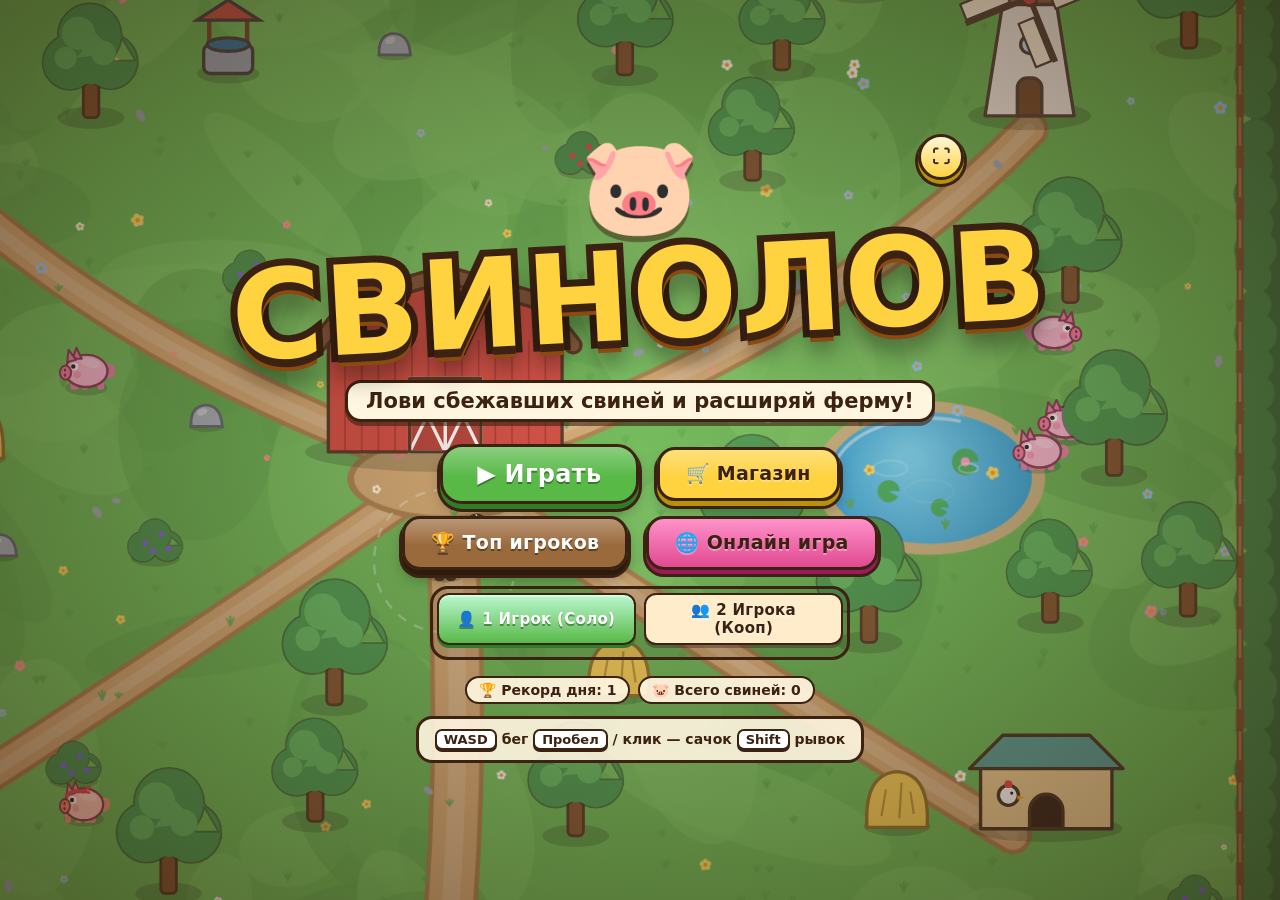
==== commit bb0e2952: "2.3 Version" ====
--- a/index.html
+++ b/index.html
@@ -36,7 +36,9 @@
                     <span class="chip-ico">🪙</span>
                     <b id="hud-coins">0</b>
                 </div>
+                <button class="round-btn round-btn-solo-switch hidden" id="btn-hud-solo-switch" type="button" aria-label="В Соло" title="Переключить в Соло">👤 В Соло</button>
                 <button class="round-btn round-btn-gold" id="btn-leaderboard" type="button" aria-label="Топ игроков" title="Топ игроков">🏆</button>
+                <button class="round-btn round-btn-fullscreen" id="btn-fullscreen" type="button" aria-label="Полноэкранный режим" title="Полноэкранный режим">⛶</button>
                 <button class="round-btn" id="btn-shop" type="button" aria-label="Магазин">🛒</button>
                 <button class="round-btn" id="btn-pause" type="button" aria-label="Пауза">⏸</button>
             </div>
@@ -72,6 +74,8 @@
                 <span class="online-chip-code" id="hud-online-code">PIG-0000</span>
             </div>
 
+            <button class="btn-coop-quick-solo" id="hud-coop-to-solo" type="button" title="Быстро переключиться в Соло (1 Игрок)">👤 В Соло</button>
+
             <div class="coop-chip p2" id="coop-p2-chip">
                 <div class="coop-dash-indicator ready" id="hud-p2-dash" title="Рывок P2 (RShift / Num0)">
                     <span class="dash-icon">💨</span>
@@ -87,6 +91,36 @@
                     </div>
                 </div>
                 <span class="coop-avatar p2">👩‍🌾</span>
+            </div>
+        </div>
+
+        <!-- 1v1 Battle HUD Bar -->
+        <div id="hud-battle-bar" class="hud-battle-bar hidden">
+            <div class="battle-hud-player p1" id="battle-p1-hud">
+                <span class="battle-hud-avatar">🧑‍🌾</span>
+                <div class="battle-hud-meta">
+                    <span class="battle-hud-tag p1">P1</span>
+                    <b class="battle-hud-name" id="battle-p1-name">Фермер</b>
+                </div>
+                <div class="battle-hud-score" id="battle-p1-score">0</div>
+            </div>
+
+            <div class="battle-hud-center">
+                <div class="battle-hud-timer-badge">
+                    <span class="battle-timer-icon">⏳</span>
+                    <b class="battle-timer-secs" id="battle-timer-secs">60</b>
+                    <span class="battle-timer-unit">с</span>
+                </div>
+                <span class="battle-vs-pill">⚔️ 1v1 БИТВА</span>
+            </div>
+
+            <div class="battle-hud-player p2" id="battle-p2-hud">
+                <div class="battle-hud-score" id="battle-p2-score">0</div>
+                <div class="battle-hud-meta">
+                    <span class="battle-hud-tag p2">P2</span>
+                    <b class="battle-hud-name" id="battle-p2-name">Фермерша</b>
+                </div>
+                <span class="battle-hud-avatar">👩‍🌾</span>
             </div>
         </div>
 
@@ -104,6 +138,7 @@
         <!-- Титульный экран -->
         <section id="title-screen" class="screen hidden">
             <div class="title-box">
+                <button class="round-btn title-fullscreen-btn" id="title-fullscreen" type="button" aria-label="Полноэкранный режим" title="Полноэкранный режим">⛶</button>
                 <div class="logo-pig" id="logo-pig">🐷</div>
                 <h1 class="logo"><span>СВИНОЛОВ</span></h1>
                 <p class="slogan">Лови сбежавших свиней и расширяй ферму!</p>
@@ -111,10 +146,18 @@
                     <button class="btn btn-big green" id="title-play" type="button">▶ Играть</button>
                     <button class="btn btn-mid yellow" id="title-shop" type="button">🛒 Магазин</button>
                     <button class="btn btn-mid brown" id="title-leaderboard" type="button">🏆 Топ игроков</button>
-                    <button class="btn btn-mid pink" id="title-online" type="button">🌐 Онлайн Кооп</button>
-                </div>
-                <div class="mode-select-wrap">
-                    <button class="btn btn-mid mode-toggle-btn" id="title-mode" type="button" title="Переключить режим игры">
+                    <button class="btn btn-mid pink btn-online-highlight" id="title-online" type="button">🌐 Онлайн игра</button>
+                </div>
+                <div class="mode-select-wrap" id="title-mode-wrap">
+                    <div class="mode-dual-wrap" id="title-mode-dual">
+                        <button class="btn btn-mid mode-btn-solo active" id="title-mode-solo" type="button" title="Режим для одного игрока">
+                            👤 1 Игрок (Соло)
+                        </button>
+                        <button class="btn btn-mid mode-btn-coop" id="title-mode-coop" type="button" title="Режим для двоих игроков">
+                            👥 2 Игрока (Кооп)
+                        </button>
+                    </div>
+                    <button class="btn btn-mid mode-toggle-btn hidden" id="title-mode" type="button" title="Переключить режим игры" style="display:none;">
                         <span class="mode-icon" id="title-mode-icon">👤</span>
                         <span id="title-mode-text">Режим: 1 Игрок</span>
                     </button>
@@ -142,6 +185,36 @@
                     <span class="star">★</span><span class="star big">★</span><span class="star">★</span>
                 </div>
                 <div class="res-caught" id="res-caught"></div>
+
+                <!-- Совместный итог (2 игрока) -->
+                <div class="res-coop-card hidden" id="res-coop-card">
+                    <div class="res-coop-head">👥 Итоги совместной охоты</div>
+                    <div class="res-coop-players">
+                        <div class="res-coop-player p1" id="res-coop-p1-box">
+                            <div class="res-player-avatar">🧑‍🌾</div>
+                            <div class="res-player-info">
+                                <b class="res-player-name">Фермер (P1)</b>
+                                <div class="res-player-stat">Поймано: <b id="res-p1-caught">0</b> 🐷</div>
+                                <div class="res-player-coins" id="res-p1-coins-box">🪙 <b id="res-p1-coins">0</b></div>
+                            </div>
+                            <div class="res-player-badge hidden" id="res-p1-badge">👑 MVP ДНЯ</div>
+                        </div>
+                        <div class="res-coop-vs">VS</div>
+                        <div class="res-coop-player p2" id="res-coop-p2-box">
+                            <div class="res-player-avatar">👩‍🌾</div>
+                            <div class="res-player-info">
+                                <b class="res-player-name">Фермерша (P2)</b>
+                                <div class="res-player-stat">Поймано: <b id="res-p2-caught">0</b> 🐷</div>
+                                <div class="res-player-coins" id="res-p2-coins-box">🪙 <b id="res-p2-coins">0</b></div>
+                            </div>
+                            <div class="res-player-badge hidden" id="res-p2-badge">👑 MVP ДНЯ</div>
+                        </div>
+                    </div>
+                    <div class="res-coop-team-stats" id="res-coop-team-stats">
+                        <span class="coop-stat-item">⚡ Командное комбо: <b id="res-coop-combo">x0</b></span>
+                    </div>
+                </div>
+
                 <div class="res-lines" id="res-lines"></div>
                 <div class="res-quest" id="res-quest"></div>
                 <div class="res-earned" id="res-earned"></div>
@@ -150,6 +223,7 @@
                 <div class="res-buttons">
                     <button class="btn btn-big green" id="res-next" type="button">Следующий день ➜</button>
                     <button class="btn btn-mid yellow" id="res-shop" type="button">🛒 Магазин</button>
+                    <button class="btn btn-mid cream" id="res-menu-btn" type="button">🏠 В главное меню</button>
                 </div>
             </div>
         </section>
@@ -176,11 +250,14 @@
                     <button class="btn toggle" id="pause-sound" type="button"></button>
                     <button class="btn toggle" id="pause-music" type="button"></button>
                 </div>
-                <div class="pause-actions-row">
+                <div class="pause-actions-grid">
                     <button class="btn btn-mid brown" id="pause-leaderboard" type="button">🏆 Топ игроков</button>
                     <button class="btn btn-mid pink" id="pause-online" type="button">🌐 Онлайн игра</button>
                     <button class="btn btn-mid cream mode-toggle-btn" id="pause-mode" type="button">👤 Режим: 1 Игрок</button>
-                </div>
+                    <button class="btn btn-mid yellow" id="pause-fullscreen" type="button">⛶ Полный экран</button>
+                </div>
+                <button class="btn btn-mid yellow hidden" id="pause-switch-solo" type="button" style="width: 100%; margin: 6px 0; font-weight: 800;">👤 Переключить в Соло (1 Игрок)</button>
+                <button class="btn btn-mid cream" id="pause-menu-btn" type="button" style="width: 100%; margin: 6px 0;">🏠 В главное меню</button>
                 <div class="help-card help-col">
                     <div class="help-solo" id="pause-help-solo">
                         <span><kbd>WASD</kbd> / стрелки — бег</span>
@@ -231,8 +308,8 @@
                         <thead>
                             <tr>
                                 <th class="col-rank">#</th>
-                                <th class="col-farmer">Фермер</th>
-                                <th class="col-farm">Хозяйство</th>
+                                <th class="col-farmer">Игрок</th>
+                                <th class="col-farm">Профиль / Режим</th>
                                 <th class="col-score" id="lb-score-col-header">Результат</th>
                             </tr>
                         </thead>
@@ -243,7 +320,7 @@
                 </div>
 
                 <div class="lb-footer-note">
-                    <span>💡 Улучшай ферму, делай престижи и ставь рекорды дня, чтобы обогнать соседей!</span>
+                    <span>💡 Здесь соревнуются только реальные игроки. Играйте по сети (Кооп или Битва 1v1), чтобы побить их рекорды!</span>
                 </div>
             </div>
         </section>
@@ -269,8 +346,30 @@
                 <!-- Вкладка: Создать комнату (Хост) -->
                 <div class="online-tab-content" id="content-host">
                     <div class="online-card">
-                        <div class="online-role-badge host">Игрок 1 · Фермер (Хост)</div>
-                        <p class="online-step-tip">Создайте комнату и отправьте полученный код или ссылку другу:</p>
+                        <div class="online-role-badge host">Игрок 1 · Хост комнаты</div>
+
+                        <!-- Выбор режима сетевой игры -->
+                        <div class="online-mode-select-box">
+                            <span class="online-mode-select-label">Режим игры:</span>
+                            <div class="online-mode-toggle-group" id="online-mode-toggle-group">
+                                <button class="btn-online-mode active" id="btn-mode-coop" type="button" data-mode="coop">
+                                    <span class="mode-emoji">🌾</span>
+                                    <div class="mode-info">
+                                        <b>Кооператив (Ферма)</b>
+                                        <small>2 игрока · 2 амбара · общий день</small>
+                                    </div>
+                                </button>
+                                <button class="btn-online-mode" id="btn-mode-battle" type="button" data-mode="battle">
+                                    <span class="mode-emoji">⚔️</span>
+                                    <div class="mode-info">
+                                        <b>Битва ловцов 1v1 (60 сек)</b>
+                                        <small>Равные условия · кто поймает больше!</small>
+                                    </div>
+                                </button>
+                            </div>
+                        </div>
+
+                        <p class="online-step-tip">Отправьте полученный код или ссылку напарнику:</p>
                         
                         <div class="room-code-box">
                             <span class="room-code-label">КОД КОМНАТЫ:</span>
@@ -310,6 +409,53 @@
 
                 <div class="online-footer-info">
                     <span>💡 Работает напрямую между браузерами (WebRTC P2P). Не требует платных серверов и отлично работает на GitHub Pages!</span>
+                </div>
+            </div>
+        </section>
+
+        <!-- Итоги Битвы 1v1 -->
+        <section id="battle-result-modal" class="overlay hidden">
+            <div class="panel battle-result-panel">
+                <div class="battle-result-banner" id="battle-result-banner">
+                    <div class="battle-result-icon" id="battle-result-icon">👑</div>
+                    <h2 id="battle-result-title">ПОБЕДА!</h2>
+                    <p id="battle-result-desc">Вы поймали больше свиней за 60 секунд!</p>
+                </div>
+
+                <div class="battle-result-scores">
+                    <div class="battle-res-card p1" id="battle-res-card-p1">
+                        <span class="battle-res-avatar">🧑‍🌾</span>
+                        <b class="battle-res-name" id="battle-res-name-p1">Фермер</b>
+                        <div class="battle-res-score-box">
+                            <span class="res-score-num" id="battle-res-score-p1">0</span>
+                            <span class="res-score-lbl">свиней</span>
+                        </div>
+                        <div class="battle-res-badge winner" id="battle-res-badge-p1">👑 ПОБЕДИТЕЛЬ</div>
+                    </div>
+                    <div class="battle-res-vs">VS</div>
+                    <div class="battle-res-card p2" id="battle-res-card-p2">
+                        <span class="battle-res-avatar">👩‍🌾</span>
+                        <b class="battle-res-name" id="battle-res-name-p2">Фермерша</b>
+                        <div class="battle-res-score-box">
+                            <span class="res-score-num" id="battle-res-score-p2">0</span>
+                            <span class="res-score-lbl">свиней</span>
+                        </div>
+                        <div class="battle-res-badge" id="battle-res-badge-p2">2 МЕСТО</div>
+                    </div>
+                </div>
+
+                <div class="battle-reward-chip" id="battle-reward-chip">
+                    <span>Награда за битву:</span>
+                    <b id="battle-reward-text">+25 🪙</b>
+                </div>
+
+                <div class="battle-stats-summary" id="battle-stats-summary">
+                    <!-- Заполняется в ui.js -->
+                </div>
+
+                <div class="battle-result-buttons">
+                    <button class="btn btn-big green" id="btn-battle-rematch" type="button">⚔️ Реванш!</button>
+                    <button class="btn btn-mid yellow" id="btn-battle-exit" type="button">🏠 В главное меню</button>
                 </div>
             </div>
         </section>
--- a/style.css
+++ b/style.css
@@ -193,7 +193,27 @@
     background: radial-gradient(ellipse at center, rgba(255, 246, 224, .12) 0%, rgba(59, 34, 18, .55) 100%);
     overflow-y: auto;
 }
-.title-box { display: flex; flex-direction: column; align-items: center; text-align: center; max-width: 640px; animation: popIn .6s var(--spring) both; }
+.title-box { position: relative; display: flex; flex-direction: column; align-items: center; text-align: center; max-width: 640px; animation: popIn .6s var(--spring) both; }
+.title-fullscreen-btn {
+    position: absolute; top: -4px; right: -4px; z-index: 10;
+    background: linear-gradient(180deg, #fff7d6, var(--yellow));
+    box-shadow: 0 4px 0 var(--yellow-d), 0 4px 0 3px var(--ink);
+    font-size: 18px;
+}
+.round-btn-fullscreen {
+    background: linear-gradient(180deg, #fff7d6, var(--yellow));
+    box-shadow: 0 4px 0 var(--yellow-d), 0 4px 0 3px var(--ink);
+    font-size: 18px;
+}
+.btn-online-highlight {
+    background: linear-gradient(180deg, #ff92c9, #e04a91) !important;
+    box-shadow: 0 4px 0 #9e1a5a, 0 4px 0 3px var(--ink) !important;
+    animation: onlinePulse 2.4s ease-in-out infinite;
+}
+@keyframes onlinePulse {
+    0%, 100% { transform: scale(1); }
+    50% { transform: scale(1.05); }
+}
 .logo-pig { font-size: clamp(54px, 11vw, 96px); line-height: 1; animation: wobble 2.4s ease-in-out infinite; filter: drop-shadow(0 6px 0 rgba(59, 34, 18, .5)); }
 @keyframes wobble { 0%, 100% { transform: rotate(-9deg) translateY(0); } 50% { transform: rotate(9deg) translateY(-8px); } }
 .logo { margin: 0; line-height: 1; }
@@ -233,7 +253,7 @@
     background: rgba(46, 27, 11, .6); backdrop-filter: blur(3px); -webkit-backdrop-filter: blur(3px);
     animation: fadeIn .25s both;
 }
-#shop-modal, #pause-modal, #leaderboard-modal, #online-modal { z-index: 50; }
+#shop-modal, #pause-modal, #leaderboard-modal, #online-modal, #battle-result-modal { z-index: 50; }
 @keyframes fadeIn { from { opacity: 0; } to { opacity: 1; } }
 .panel {
     position: relative; width: min(100%, 720px); max-height: 100%; display: flex; flex-direction: column;
@@ -280,9 +300,123 @@
 }
 .res-buttons { display: flex; flex-direction: column; align-items: center; gap: 2px; margin-top: 6px; width: 100%; }
 
-/* Шапка и вкладки магазина */
-.shop-panel { width: min(100%, 880px); height: min(100%, 720px); padding: 16px 18px 14px; }
-.panel-head { display: flex; align-items: center; gap: 12px; margin-bottom: 10px; }
+/* Совместные итоги дня (Кооп) */
+.res-coop-card {
+    width: 100%;
+    margin: 8px 0 10px;
+    padding: 10px 12px;
+    background: linear-gradient(180deg, #fff3e0, #ffe0b2);
+    border: 3px solid var(--ink);
+    border-radius: 16px;
+    box-shadow: 0 4px 0 rgba(59, 34, 18, .45);
+    display: flex;
+    flex-direction: column;
+    gap: 8px;
+    animation: popIn .4s var(--spring) both;
+}
+.res-coop-head {
+    font-size: 14px;
+    font-weight: 900;
+    text-transform: uppercase;
+    letter-spacing: .5px;
+    color: var(--brown-d);
+    opacity: .9;
+}
+.res-coop-players {
+    display: flex;
+    align-items: center;
+    justify-content: space-around;
+    gap: 8px;
+}
+.res-coop-player {
+    flex: 1;
+    display: flex;
+    flex-direction: column;
+    align-items: center;
+    gap: 4px;
+    padding: 8px 6px;
+    background: rgba(255, 255, 255, .7);
+    border: 2.5px solid var(--ink);
+    border-radius: 14px;
+    position: relative;
+}
+.res-coop-player.p1 { border-color: #3b74b8; background: #eef6ff; }
+.res-coop-player.p2 { border-color: #279989; background: #e6faf7; }
+.res-player-avatar { font-size: 28px; line-height: 1; }
+.res-player-info { display: flex; flex-direction: column; align-items: center; gap: 2px; }
+.res-player-name { font-size: 13px; font-weight: 900; color: var(--ink); }
+.res-player-stat { font-size: 13px; font-weight: 800; }
+.res-player-coins { font-size: 13px; font-weight: 900; color: #b8650a; }
+.res-player-badge {
+    position: absolute;
+    top: -10px;
+    background: linear-gradient(180deg, #ffd700, #ff9800);
+    color: var(--ink);
+    border: 2px solid var(--ink);
+    border-radius: 10px;
+    padding: 1px 7px;
+    font-size: 10px;
+    font-weight: 900;
+    box-shadow: 0 2px 0 rgba(59, 34, 18, .5);
+    animation: chipPop .4s var(--spring);
+}
+.res-coop-vs { font-size: 16px; font-weight: 900; color: var(--brown-d); opacity: .7; }
+.res-coop-team-stats {
+    display: flex;
+    justify-content: center;
+    gap: 12px;
+    font-size: 13px;
+    font-weight: 800;
+    background: rgba(0, 0, 0, .05);
+    padding: 4px 8px;
+    border-radius: 8px;
+}
+
+/* Шапка и вкладки магазина — окно центрировано и анимировано */
+#shop-modal {
+    position: fixed; inset: 0; z-index: 55;
+    display: flex; align-items: center; justify-content: center;
+    padding: 14px;
+    padding-top: calc(14px + var(--sat)); padding-bottom: calc(14px + var(--sab));
+    background: rgba(46, 27, 11, .65); backdrop-filter: blur(4px); -webkit-backdrop-filter: blur(4px);
+    animation: fadeIn .22s ease-out both;
+}
+#shop-modal .shop-panel,
+#shop-modal .panel {
+    position: relative;
+    width: min(780px, 94vw);
+    height: 580px;
+    max-height: 88vh;
+    display: flex;
+    flex-direction: column;
+    overflow: hidden;
+    padding: 16px 18px 14px;
+    background: linear-gradient(180deg, #fffaf0, var(--cream));
+    border: 4px solid var(--ink);
+    border-radius: 24px;
+    box-shadow: 0 8px 0 rgba(59, 34, 18, .7), 0 20px 40px rgba(0, 0, 0, .45);
+    animation: shopSlideIn .35s cubic-bezier(.16, 1, .3, 1) both;
+}
+#shop-modal.shop-closing {
+    animation: fadeOut .22s ease-in forwards;
+    pointer-events: none;
+}
+#shop-modal.shop-closing .shop-panel {
+    animation: shopSlideOut .22s cubic-bezier(.4, 0, .7, .2) forwards;
+}
+@keyframes shopSlideIn {
+    from { transform: translateY(100vh); opacity: 0; }
+    to { transform: translateY(0); opacity: 1; }
+}
+@keyframes shopSlideOut {
+    from { transform: translateY(0); opacity: 1; }
+    to { transform: translateY(100vh); opacity: 0; }
+}
+@keyframes fadeOut {
+    from { opacity: 1; }
+    to { opacity: 0; }
+}
+.panel-head { flex: none; display: flex; align-items: center; gap: 12px; margin-bottom: 10px; }
 .panel-head h2 { flex: 1; }
 .shop-coins {
     padding: 6px 16px; font-size: 22px; background: linear-gradient(180deg, #fff1a8, var(--yellow));
@@ -303,7 +437,7 @@
 
 .shop-body {
     flex: 1; min-height: 0; overflow-y: auto; overflow-x: hidden; padding: 6px 4px 10px; -webkit-overflow-scrolling: touch;
-    display: grid; grid-template-columns: repeat(auto-fill, minmax(300px, 1fr)); gap: 14px; align-content: start;
+    display: grid; grid-template-columns: repeat(auto-fill, minmax(280px, 1fr)); gap: 14px; align-content: start;
 }
 .shop-body.hats { grid-template-columns: repeat(auto-fill, minmax(150px, 1fr)); }
 .shop-body.single { display: block; }
@@ -362,6 +496,129 @@
 .ach-meta { display: flex; justify-content: space-between; font-size: 12px; opacity: .85; }
 .ach-check { font-size: 24px; flex: none; }
 
+/* Ступенчатые Достижения (Tiered Chains) */
+.ach-chain-card {
+    display: flex;
+    flex-direction: column;
+    gap: 8px;
+    padding: 12px 14px;
+    background: var(--paper);
+    border: 3px solid var(--ink);
+    border-radius: 18px;
+    box-shadow: 0 4px 0 rgba(59, 34, 18, .5);
+    transition: transform .15s ease;
+    box-sizing: border-box;
+}
+.ach-chain-card.claimable {
+    background: linear-gradient(180deg, #fffde6, #fff4b8);
+    border-color: #d97706;
+    box-shadow: 0 5px 0 #b45309, 0 0 16px rgba(245, 158, 11, .45);
+    animation: pulseGold 2s infinite ease-in-out;
+}
+@keyframes pulseGold {
+    0%, 100% { box-shadow: 0 5px 0 #b45309, 0 0 8px rgba(245, 158, 11, .3); }
+    50% { box-shadow: 0 5px 0 #b45309, 0 0 20px rgba(245, 158, 11, .6); }
+}
+.ach-chain-card.all-done {
+    background: linear-gradient(180deg, #f0fdf4, #dcfce7);
+    border-color: #15803d;
+}
+.ach-chain-head {
+    display: flex;
+    align-items: center;
+    gap: 10px;
+}
+.ach-chain-ico {
+    font-size: 28px;
+    width: 44px;
+    height: 44px;
+    display: grid;
+    place-items: center;
+    background: var(--cream2);
+    border: 2px solid var(--ink);
+    border-radius: 12px;
+    flex: none;
+}
+.ach-chain-info {
+    flex: 1;
+    min-width: 0;
+}
+.ach-chain-title-row {
+    display: flex;
+    align-items: center;
+    justify-content: space-between;
+    gap: 6px;
+}
+.ach-chain-title {
+    font-size: 16px;
+    font-weight: 800;
+    color: var(--ink);
+    line-height: 1.15;
+}
+.ach-tier-badge {
+    display: inline-flex;
+    align-items: center;
+    gap: 4px;
+    padding: 2px 8px;
+    font-size: 12px;
+    font-weight: 800;
+    border-radius: 10px;
+    border: 2px solid var(--ink);
+    background: #fff;
+    white-space: nowrap;
+    box-shadow: 0 2px 0 rgba(59, 34, 18, .3);
+}
+.ach-tier-badge.tier-1 { background: #fed7aa; color: #7c2d12; } /* 🥉 Степень I */
+.ach-tier-badge.tier-2 { background: #e2e8f0; color: #334155; } /* 🥈 Степень II */
+.ach-tier-badge.tier-3 { background: #fef08a; color: #854d0e; } /* 🥇 Степень III */
+.ach-tier-badge.tier-4 { background: #bae6fd; color: #0369a1; } /* 💎 Степень IV */
+.ach-tier-badge.tier-5 { background: #fbcfe8; color: #9d174d; } /* 👑 Степень V */
+.ach-tier-badge.tier-max { background: #bbf7d0; color: #166534; }
+
+.ach-chain-desc {
+    font-size: 13px;
+    color: #5c4331;
+    font-weight: 600;
+    line-height: 1.25;
+    margin-top: 2px;
+}
+.ach-chain-progress-wrap {
+    display: flex;
+    flex-direction: column;
+    gap: 4px;
+}
+.ach-chain-bar {
+    height: 13px;
+    background: #e2d6bb;
+    border: 2px solid var(--ink);
+    border-radius: 8px;
+    overflow: hidden;
+}
+.ach-chain-bar > i {
+    display: block;
+    height: 100%;
+    background: linear-gradient(90deg, #f97316, #eab308);
+    transition: width .3s ease;
+}
+.ach-chain-card.claimable .ach-chain-bar > i {
+    background: linear-gradient(90deg, #22c55e, #10b981);
+}
+.ach-chain-meta {
+    display: flex;
+    justify-content: space-between;
+    font-size: 12px;
+    font-weight: 700;
+    color: #4b3621;
+}
+.ach-claim-btn {
+    width: 100%;
+    min-height: 40px;
+    font-size: 15px;
+    font-weight: 800;
+    margin-top: 2px;
+    border-radius: 12px;
+}
+
 /* Ферма */
 .farm-grid { display: grid; grid-template-columns: repeat(auto-fill, minmax(190px, 1fr)); gap: 10px; margin-bottom: 18px; }
 .stat { display: flex; justify-content: space-between; align-items: center; gap: 8px; padding: 10px 14px; font-size: 15px; background: var(--paper); border: 3px solid var(--ink); border-radius: 14px; box-shadow: 0 4px 0 rgba(59, 34, 18, .4); }
@@ -372,6 +629,48 @@
 .prestige-card .bonus { font-size: 16px; padding: 6px 12px; background: var(--paper); border: 3px solid var(--ink); border-radius: 12px; }
 .prestige-lock { padding: 8px 12px; font-size: 15px; background: #ece4d2; border: 3px dashed var(--ink); border-radius: 12px; }
 
+/* Карточка Второго Амбара на Престиже 6 */
+.dual-barns-card {
+    background: linear-gradient(180deg, #ecfeff, #cffafe);
+    border: 3px solid #0891b2;
+    padding: 16px;
+    gap: 10px;
+    margin-top: 14px;
+    border-radius: 18px;
+    display: flex;
+    flex-direction: column;
+    box-shadow: 0 5px 0 #0e7490;
+}
+.dual-barns-card h3 {
+    margin: 0;
+    font-size: 20px;
+    color: #164e63;
+    display: flex;
+    align-items: center;
+    gap: 8px;
+}
+.dual-barns-card ul {
+    margin: 0;
+    padding-left: 20px;
+    font-size: 14px;
+    line-height: 1.5;
+    color: #155e75;
+}
+.dual-barns-badge-active {
+    display: inline-flex;
+    align-items: center;
+    justify-content: center;
+    gap: 6px;
+    padding: 8px 14px;
+    background: #bbf7d0;
+    color: #166534;
+    font-weight: 800;
+    border: 2px solid #15803d;
+    border-radius: 12px;
+    font-size: 15px;
+    text-align: center;
+}
+
 /* Пауза */
 .pause-panel { width: min(100%, 420px); align-items: stretch; text-align: center; overflow-y: auto; }
 .pause-panel h2 { margin-bottom: 16px; }
@@ -379,17 +678,111 @@
 .toggle-row .toggle { flex: 1; font-size: 16px; padding: 8px 6px; }
 .toggle.is-on { --c: var(--green); --d: var(--green-d); color: #fff; text-shadow: 0 2px 0 rgba(0, 0, 0, .35); }
 .toggle.is-off { --c: #cfc3ad; --d: #8f846f; color: #6d624e; text-shadow: none; }
-.pause-actions-row { display: flex; gap: 10px; margin: 4px 0 8px; }
-.pause-actions-row .btn { flex: 1; margin-bottom: 0; min-height: 44px; font-size: 15px; }
+.pause-actions-grid, .pause-actions-row {
+    display: grid;
+    grid-template-columns: 1fr 1fr;
+    gap: 10px;
+    margin: 8px 0;
+    width: 100%;
+    box-sizing: border-box;
+}
+.pause-actions-grid .btn, .pause-actions-row .btn {
+    width: 100%;
+    margin: 0;
+    min-height: 46px;
+    font-size: 14px;
+    padding: 8px 6px;
+    box-sizing: border-box;
+    display: flex;
+    align-items: center;
+    justify-content: center;
+    text-align: center;
+}
 
 /* Режим игры и Кооп на титульном / паузе */
-.mode-select-wrap { margin: 8px 0 10px; }
+.mode-select-wrap { margin: 8px 0 10px; display: flex; justify-content: center; }
+.mode-dual-wrap {
+    display: inline-flex;
+    gap: 8px;
+    background: rgba(0, 0, 0, .08);
+    padding: 4px;
+    border-radius: 18px;
+    border: 3px solid var(--ink);
+    max-width: 100%;
+}
+.mode-btn-solo, .mode-btn-coop {
+    flex: 1;
+    min-height: 44px;
+    font-size: 15px;
+    font-weight: 800;
+    padding: 6px 16px;
+    border-radius: 12px;
+    background: var(--cream2);
+    border: 2px solid var(--ink);
+    color: var(--ink);
+    box-shadow: 0 3px 0 rgba(59, 34, 18, .4);
+    cursor: pointer;
+    transition: all .15s ease;
+}
+.mode-btn-solo:hover, .mode-btn-coop:hover {
+    transform: translateY(-2px);
+}
+.mode-btn-solo.active {
+    background: linear-gradient(180deg, #bbf7d0, var(--green));
+    color: #fff;
+    text-shadow: 0 2px 0 rgba(0,0,0,.35);
+    box-shadow: inset 0 2px 0 rgba(255,255,255,.4), 0 3px 0 var(--green-d);
+}
+.mode-btn-coop.active {
+    background: linear-gradient(180deg, #7dd3fc, #0284c7);
+    color: #fff;
+    text-shadow: 0 2px 0 rgba(0,0,0,.35);
+    box-shadow: inset 0 2px 0 rgba(255,255,255,.4), 0 3px 0 #0369a1;
+}
+
 .mode-toggle-btn {
     --c: var(--cream2); --d: #c9a56a;
     min-height: 48px; font-size: 16px; padding: 8px 20px;
 }
 .mode-toggle-btn.coop-active, .btn.mode-toggle-btn.coop-active {
     --c: #38bdf8; --d: #0284c7; color: #fff; text-shadow: 0 2px 0 rgba(0, 0, 0, .35);
+}
+
+#pause-switch-solo {
+    animation: pulseWarm 2s infinite ease-in-out;
+}
+@keyframes pulseWarm {
+    0%, 100% { transform: scale(1); }
+    50% { transform: scale(1.02); }
+}
+
+.btn-coop-quick-solo {
+    pointer-events: auto;
+    font-family: inherit;
+    font-weight: 800;
+    font-size: 13px;
+    padding: 6px 12px;
+    background: linear-gradient(180deg, #fed7aa, var(--orange));
+    color: #fff;
+    text-shadow: 0 1px 0 rgba(0,0,0,.3);
+    border: 2px solid var(--ink);
+    border-radius: 12px;
+    box-shadow: 0 3px 0 rgba(59, 34, 18, .6);
+    cursor: pointer;
+    transition: transform .1s var(--spring);
+}
+.btn-coop-quick-solo:hover {
+    transform: translateY(-2px);
+}
+.round-btn-solo-switch {
+    width: auto !important;
+    padding: 4px 12px !important;
+    border-radius: 16px !important;
+    font-size: 14px !important;
+    font-weight: 800 !important;
+    background: linear-gradient(180deg, #fed7aa, var(--orange)) !important;
+    color: #fff !important;
+    text-shadow: 0 1px 0 rgba(0,0,0,.3) !important;
 }
 .help-coop { display: flex; flex-direction: column; gap: 6px; text-align: left; }
 .help-coop-row { font-size: 13px; line-height: 1.35; }
@@ -676,6 +1069,301 @@
 .online-indicator-dot {
     width: 8px; height: 8px; border-radius: 50%; background: #22c55e;
     box-shadow: 0 0 6px #22c55e; animation: canPulse 1.5s infinite;
+}
+
+/* Редактирование ника в лидерборде */
+.lb-nick-edit-row {
+    display: flex;
+    align-items: center;
+    gap: 8px;
+    margin-top: 4px;
+    width: 100%;
+}
+.lb-nick-edit-row label {
+    font-size: 12px;
+    font-weight: 800;
+    color: var(--brown-d);
+    white-space: nowrap;
+}
+.lb-nick-input-wrap {
+    display: flex;
+    align-items: center;
+    gap: 6px;
+    flex: 1;
+}
+.lb-nickname-input {
+    flex: 1;
+    min-width: 0;
+    padding: 4px 10px;
+    font: inherit;
+    font-size: 14px;
+    font-weight: 800;
+    color: var(--ink);
+    background: #fff;
+    border: 2px solid var(--ink);
+    border-radius: 10px;
+    box-shadow: inset 0 2px 3px rgba(0, 0, 0, .08);
+    outline: none;
+}
+.lb-nickname-input:focus {
+    border-color: var(--orange);
+    box-shadow: 0 0 0 2px rgba(255, 159, 28, .3);
+}
+.lb-nick-save-btn {
+    min-height: 32px;
+    padding: 2px 10px;
+    font-size: 13px;
+}
+.lb-empty-notice {
+    text-align: center;
+    padding: 22px 14px;
+    font-size: 14px;
+    line-height: 1.5;
+    color: var(--brown-d);
+    background: rgba(255, 255, 255, .7);
+    border: 2px dashed var(--ink);
+    border-radius: 14px;
+    margin: 8px 0;
+}
+
+/* Выбор режима в онлайн-окне */
+.online-mode-select-box {
+    display: flex;
+    flex-direction: column;
+    gap: 6px;
+    margin: 2px 0 10px;
+    width: 100%;
+    text-align: left;
+}
+.online-mode-select-label {
+    font-size: 13px;
+    font-weight: 900;
+    color: var(--ink);
+    text-transform: uppercase;
+    letter-spacing: .5px;
+}
+.online-mode-toggle-group {
+    display: grid;
+    grid-template-columns: 1fr 1fr;
+    gap: 8px;
+    width: 100%;
+}
+.btn-online-mode {
+    display: flex;
+    align-items: center;
+    gap: 8px;
+    padding: 8px 10px;
+    background: var(--cream2);
+    border: 2.5px solid var(--ink);
+    border-radius: 14px;
+    box-shadow: 0 3px 0 rgba(59, 34, 18, .45);
+    text-align: left;
+    transition: all .15s ease;
+    cursor: pointer;
+}
+.btn-online-mode:hover { transform: translateY(-1px); }
+.btn-online-mode.active {
+    background: linear-gradient(180deg, #ffeb99, #ffd23f);
+    border-color: var(--ink);
+    box-shadow: 0 4px 0 rgba(59, 34, 18, .65);
+    transform: translateY(-2px);
+}
+.btn-online-mode .mode-emoji { font-size: 22px; flex: none; }
+.btn-online-mode .mode-info { display: flex; flex-direction: column; min-width: 0; }
+.btn-online-mode .mode-info b { font-size: 13px; line-height: 1.2; color: var(--ink); }
+.btn-online-mode .mode-info small { font-size: 11px; opacity: .8; color: var(--ink); line-height: 1.1; margin-top: 2px; }
+
+/* ---------- 1v1 Битва HUD ---------- */
+.hud-battle-bar {
+    position: absolute;
+    top: calc(72px + var(--sat));
+    left: 50%;
+    transform: translateX(-50%);
+    z-index: 25;
+    display: flex;
+    align-items: center;
+    gap: 12px;
+    padding: 6px 14px;
+    background: rgba(46, 27, 11, .88);
+    backdrop-filter: blur(4px);
+    -webkit-backdrop-filter: blur(4px);
+    border: 3px solid var(--ink);
+    border-radius: 20px;
+    box-shadow: 0 6px 0 rgba(0, 0, 0, .4);
+    animation: slideDown .3s var(--spring) both;
+}
+.battle-hud-player {
+    display: flex;
+    align-items: center;
+    gap: 8px;
+}
+.battle-hud-avatar { font-size: 24px; line-height: 1; }
+.battle-hud-meta { display: flex; flex-direction: column; }
+.battle-hud-tag {
+    font-size: 10px;
+    font-weight: 900;
+    padding: 1px 5px;
+    border-radius: 6px;
+    color: #fff;
+    width: fit-content;
+}
+.battle-hud-tag.p1 { background: #2563eb; }
+.battle-hud-tag.p2 { background: #0d9488; }
+.battle-hud-name { font-size: 13px; color: #fff; font-weight: 900; }
+.battle-hud-score {
+    font-size: 22px;
+    font-weight: 900;
+    color: var(--yellow);
+    background: rgba(0, 0, 0, .4);
+    padding: 2px 10px;
+    border-radius: 10px;
+    border: 2px solid rgba(255, 255, 255, .2);
+    min-width: 32px;
+    text-align: center;
+}
+.battle-hud-center {
+    display: flex;
+    flex-direction: column;
+    align-items: center;
+    gap: 2px;
+}
+.battle-hud-timer-badge {
+    display: inline-flex;
+    align-items: center;
+    gap: 4px;
+    background: linear-gradient(180deg, #ff4d4d, #b91c1c);
+    color: #fff;
+    border: 2px solid var(--ink);
+    border-radius: 12px;
+    padding: 2px 10px;
+    box-shadow: 0 2px 0 rgba(0, 0, 0, .3);
+}
+.battle-timer-secs { font-size: 18px; font-weight: 900; min-width: 24px; text-align: center; }
+.battle-timer-unit { font-size: 12px; font-weight: 800; }
+.battle-vs-pill {
+    font-size: 10px;
+    font-weight: 900;
+    color: #ffd23f;
+    letter-spacing: .5px;
+}
+
+/* ---------- Окно итогов Битвы 1v1 ---------- */
+.battle-result-panel {
+    width: min(100%, 540px);
+    text-align: center;
+    padding: 22px 24px 18px;
+    display: flex;
+    flex-direction: column;
+    align-items: center;
+    gap: 12px;
+}
+.battle-result-banner {
+    display: flex;
+    flex-direction: column;
+    align-items: center;
+    gap: 4px;
+}
+.battle-result-icon {
+    font-size: 56px;
+    line-height: 1;
+    animation: starPop .6s var(--spring) both;
+}
+.battle-result-banner h2 {
+    font-size: clamp(26px, 6vw, 36px) !important;
+    margin: 0;
+    color: #d97706;
+    -webkit-text-stroke: 4px var(--ink);
+    paint-order: stroke fill;
+    text-shadow: 0 4px 0 rgba(59, 34, 18, .6);
+}
+.battle-result-desc {
+    margin: 0;
+    font-size: 15px;
+    color: var(--ink);
+    opacity: .9;
+}
+.battle-result-scores {
+    display: flex;
+    align-items: center;
+    justify-content: center;
+    gap: 12px;
+    width: 100%;
+    margin: 4px 0;
+}
+.battle-res-card {
+    flex: 1;
+    display: flex;
+    flex-direction: column;
+    align-items: center;
+    gap: 6px;
+    padding: 12px 10px;
+    background: #fff;
+    border: 3px solid var(--ink);
+    border-radius: 18px;
+    box-shadow: 0 4px 0 rgba(59, 34, 18, .5);
+    position: relative;
+}
+.battle-res-card.p1 { border-color: #3b74b8; background: #f0f7ff; }
+.battle-res-card.p2 { border-color: #279989; background: #f0fdfa; }
+.battle-res-card.winner {
+    background: linear-gradient(180deg, #fffbeb, #fef3c7);
+    border-color: #d97706;
+    box-shadow: 0 6px 0 rgba(217, 119, 6, .5), 0 0 16px rgba(251, 191, 36, .5);
+}
+.battle-res-avatar { font-size: 32px; line-height: 1; }
+.battle-res-name { font-size: 15px; font-weight: 900; color: var(--ink); }
+.battle-res-score-box {
+    display: flex;
+    align-items: baseline;
+    gap: 4px;
+}
+.res-score-num { font-size: 34px; font-weight: 900; color: var(--ink); line-height: 1; }
+.res-score-lbl { font-size: 13px; font-weight: 800; opacity: .8; }
+.battle-res-badge {
+    font-size: 11px;
+    font-weight: 900;
+    padding: 3px 8px;
+    border-radius: 8px;
+    border: 2px solid var(--ink);
+    background: #e5e7eb;
+}
+.battle-res-badge.winner {
+    background: linear-gradient(180deg, #ffd700, #ff9800);
+    color: var(--ink);
+    border-color: var(--ink);
+    box-shadow: 0 2px 0 rgba(59, 34, 18, .4);
+    animation: chipPop .4s var(--spring);
+}
+.battle-res-vs {
+    font-size: 20px;
+    font-weight: 900;
+    color: var(--brown-d);
+    opacity: .7;
+}
+.battle-reward-chip {
+    display: inline-flex;
+    align-items: center;
+    gap: 6px;
+    padding: 6px 16px;
+    background: linear-gradient(180deg, #fff3b0, #ffd54f);
+    border: 3px solid var(--ink);
+    border-radius: 16px;
+    box-shadow: 0 3px 0 rgba(59, 34, 18, .5);
+    font-size: 16px;
+    font-weight: 900;
+}
+.battle-stats-summary {
+    font-size: 13px;
+    font-weight: 800;
+    color: var(--brown-d);
+    opacity: .85;
+}
+.battle-result-buttons {
+    display: flex;
+    gap: 12px;
+    justify-content: center;
+    width: 100%;
+    margin-top: 4px;
 }
 
 /* ---------- Тач-управление ---------- */
@@ -733,7 +1421,30 @@
     .overlay { padding: 0; align-items: stretch; }
     .panel { width: 100% !important; max-height: 100%; border-radius: 0; border-width: 0; padding: calc(14px + var(--sat)) 14px calc(14px + var(--sab)); box-shadow: none; overflow-y: auto; }
     .result-panel, .pause-panel { justify-content: center; }
-    .shop-panel { height: 100%; }
+    #shop-modal {
+        display: flex !important;
+        align-items: center !important;
+        justify-content: center !important;
+        padding: 10px !important;
+    }
+    #shop-modal .shop-panel,
+    #shop-modal .panel {
+        width: min(780px, 95vw) !important;
+        height: 580px !important;
+        max-height: 88vh !important;
+        display: flex !important;
+        flex-direction: column !important;
+        overflow: hidden !important;
+        border-radius: 20px !important;
+        border: 4px solid var(--ink) !important;
+        padding: calc(10px + var(--sat)) 12px calc(10px + var(--sab)) !important;
+        box-shadow: 0 6px 0 rgba(59, 34, 18, .7) !important;
+    }
+    #shop-modal .shop-panel .shop-body {
+        flex: 1 !important;
+        min-height: 0 !important;
+        overflow-y: auto !important;
+    }
     .shop-body { grid-template-columns: 1fr; gap: 12px; }
     .shop-body.hats { grid-template-columns: repeat(2, 1fr); }
     .panel h2 { font-size: 24px; }
@@ -741,6 +1452,13 @@
     .star.big { font-size: 70px; }
     .btn-big { font-size: 22px; min-height: 56px; padding: 10px 24px; }
     .help-card { font-size: 13px; }
+    .hud-battle-bar {
+        top: calc(86px + var(--sat));
+        padding: 4px 10px;
+        gap: 8px;
+    }
+    .battle-hud-name { display: none; }
+    .battle-hud-score { font-size: 18px; padding: 2px 6px; }
     .hud-coop-bar {
         top: calc(86px + var(--sat));
         padding-left: calc(8px + var(--sal)); padding-right: calc(8px + var(--sar)); gap: 6px;
@@ -761,7 +1479,7 @@
     .lb-my-rank-col { align-items: center; text-align: center; }
     .lb-table th.col-farm, .lb-table td.col-farm { display: none; }
     .lb-tab { min-height: 38px; padding: 4px 10px; font-size: 13px; }
-    .pause-actions-row { flex-direction: column; }
+    .pause-actions-grid, .pause-actions-row { grid-template-columns: 1fr 1fr; gap: 8px; }
 }
 @media (min-width: 700px) and (max-width: 1100px) {
     #toasts { width: min(250px, 30vw); right: calc(86px + var(--sar)); }
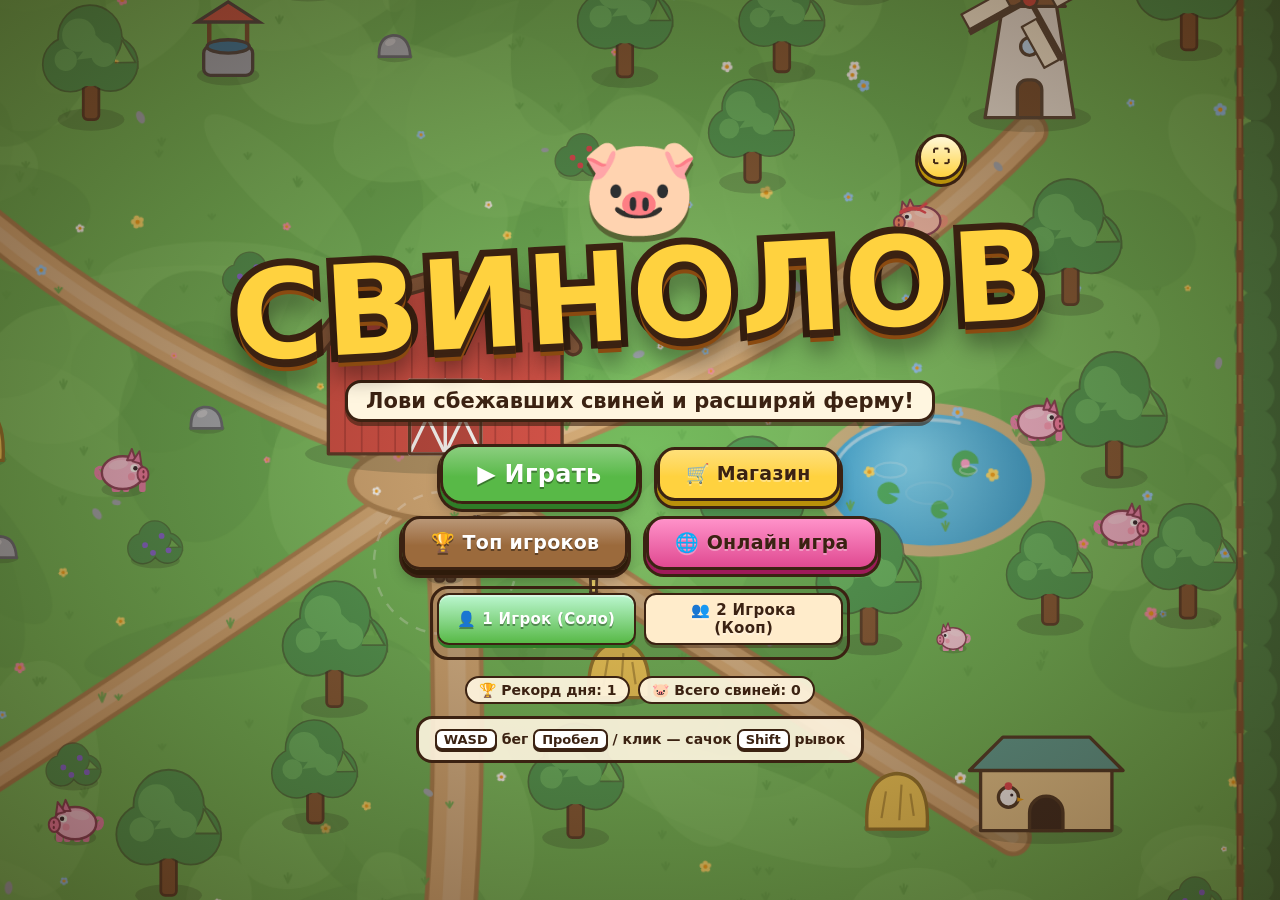
==== commit d40767ae: "Release v2.4: fix mobile portrait shop modal and WebRTC P2P multiplayer" ====
--- a/index.html
+++ b/index.html
@@ -1,478 +1,478 @@
-<!DOCTYPE html>
-<html lang="ru">
-<head>
-    <meta charset="UTF-8">
-    <meta name="viewport" content="width=device-width, initial-scale=1, maximum-scale=1, user-scalable=no, viewport-fit=cover">
-    <meta name="theme-color" content="#63b54d">
-    <title>Свинолов</title>
-    <link rel="stylesheet" href="style.css">
-</head>
-<body>
-    <div id="game-container">
-        <canvas id="game-canvas"></canvas>
-
-        <!-- HUD -->
-        <header id="hud" class="hidden">
-            <div class="hud-left">
-                <div class="chip" id="chip-day" title="День">
-                    <span class="chip-ico">📅</span>
-                    <span class="chip-label">День</span>
-                    <b id="hud-day">1</b>
-                    <span id="hud-icons" class="chip-icons"></span>
-                </div>
-                <div class="chip" id="chip-pigs" title="Поймано свиней">
-                    <span class="chip-ico">🐷</span>
-                    <b id="hud-caught">0/0</b>
-                </div>
-            </div>
-            <div class="hud-timer" id="hud-timer" title="Время до заката">
-                <span class="timer-ico">☀️</span>
-                <div class="timer-track"><div class="timer-fill" id="timer-fill"></div></div>
-                <span class="timer-ico">🌙</span>
-                <b class="timer-secs" id="timer-secs">0</b>
-            </div>
-            <div class="hud-right">
-                <div class="chip chip-coins" id="chip-coins" title="Монеты">
-                    <span class="chip-ico">🪙</span>
-                    <b id="hud-coins">0</b>
-                </div>
-                <button class="round-btn round-btn-solo-switch hidden" id="btn-hud-solo-switch" type="button" aria-label="В Соло" title="Переключить в Соло">👤 В Соло</button>
-                <button class="round-btn round-btn-gold" id="btn-leaderboard" type="button" aria-label="Топ игроков" title="Топ игроков">🏆</button>
-                <button class="round-btn round-btn-fullscreen" id="btn-fullscreen" type="button" aria-label="Полноэкранный режим" title="Полноэкранный режим">⛶</button>
-                <button class="round-btn" id="btn-shop" type="button" aria-label="Магазин">🛒</button>
-                <button class="round-btn" id="btn-pause" type="button" aria-label="Пауза">⏸</button>
-            </div>
-        </header>
-
-        <!-- Co-op HUD Bar (отображается в кооперативном режиме) -->
-        <div id="hud-coop-bar" class="hud-coop-bar hidden">
-            <div class="coop-chip p1" id="coop-p1-chip">
-                <span class="coop-avatar p1">🧑‍🌾</span>
-                <div class="coop-col">
-                    <div class="coop-header-line">
-                        <b class="coop-player-tag p1">P1</b>
-                        <span class="coop-player-title">Фермер</span>
-                    </div>
-                    <div class="coop-values">
-                        <span class="coop-val" title="Свиней поймано P1">🐷 <b id="hud-p1-caught">0</b></span>
-                        <span class="coop-val" title="Монеты P1">🪙 <b id="hud-p1-coins">0</b></span>
-                    </div>
-                </div>
-                <div class="coop-dash-indicator ready" id="hud-p1-dash" title="Рывок P1 (LShift)">
-                    <span class="dash-icon">💨</span>
-                </div>
-            </div>
-
-            <div class="coop-combo-badge hidden" id="coop-combo-badge" title="Кооп-комбо!">
-                <span class="coop-combo-icon">⚡</span>
-                <b id="hud-coop-combo-text">КООП x2</b>
-            </div>
-
-            <div class="hud-online-chip hidden" id="hud-online-chip" title="Сетевое подключение">
-                <span class="online-indicator-dot"></span>
-                <span class="online-chip-role" id="hud-online-role">P1 Хост</span>
-                <span class="online-chip-code" id="hud-online-code">PIG-0000</span>
-            </div>
-
-            <button class="btn-coop-quick-solo" id="hud-coop-to-solo" type="button" title="Быстро переключиться в Соло (1 Игрок)">👤 В Соло</button>
-
-            <div class="coop-chip p2" id="coop-p2-chip">
-                <div class="coop-dash-indicator ready" id="hud-p2-dash" title="Рывок P2 (RShift / Num0)">
-                    <span class="dash-icon">💨</span>
-                </div>
-                <div class="coop-col">
-                    <div class="coop-header-line">
-                        <span class="coop-player-title">Фермерша</span>
-                        <b class="coop-player-tag p2">P2</b>
-                    </div>
-                    <div class="coop-values">
-                        <span class="coop-val" title="Свиней поймано P2">🐷 <b id="hud-p2-caught">0</b></span>
-                        <span class="coop-val" title="Монеты P2">🪙 <b id="hud-p2-coins">0</b></span>
-                    </div>
-                </div>
-                <span class="coop-avatar p2">👩‍🌾</span>
-            </div>
-        </div>
-
-        <!-- 1v1 Battle HUD Bar -->
-        <div id="hud-battle-bar" class="hud-battle-bar hidden">
-            <div class="battle-hud-player p1" id="battle-p1-hud">
-                <span class="battle-hud-avatar">🧑‍🌾</span>
-                <div class="battle-hud-meta">
-                    <span class="battle-hud-tag p1">P1</span>
-                    <b class="battle-hud-name" id="battle-p1-name">Фермер</b>
-                </div>
-                <div class="battle-hud-score" id="battle-p1-score">0</div>
-            </div>
-
-            <div class="battle-hud-center">
-                <div class="battle-hud-timer-badge">
-                    <span class="battle-timer-icon">⏳</span>
-                    <b class="battle-timer-secs" id="battle-timer-secs">60</b>
-                    <span class="battle-timer-unit">с</span>
-                </div>
-                <span class="battle-vs-pill">⚔️ 1v1 БИТВА</span>
-            </div>
-
-            <div class="battle-hud-player p2" id="battle-p2-hud">
-                <div class="battle-hud-score" id="battle-p2-score">0</div>
-                <div class="battle-hud-meta">
-                    <span class="battle-hud-tag p2">P2</span>
-                    <b class="battle-hud-name" id="battle-p2-name">Фермерша</b>
-                </div>
-                <span class="battle-hud-avatar">👩‍🌾</span>
-            </div>
-        </div>
-
-        <div id="toasts"></div>
-        <div id="banner" aria-live="polite"><div class="banner-title" id="banner-title"></div><div class="banner-sub" id="banner-sub"></div></div>
-
-        <!-- Тач-управление -->
-        <div id="touch-ui" class="hidden">
-            <div id="joy-zone"></div>
-            <div id="joy-base" class="hidden"><div id="joy-stick"></div></div>
-            <button id="btn-dash" class="touch-btn dash" type="button" data-silent="1" aria-label="Рывок">💨</button>
-            <button id="btn-swing" class="touch-btn swing" type="button" data-silent="1" aria-label="Сачок">🕸️</button>
-        </div>
-
-        <!-- Титульный экран -->
-        <section id="title-screen" class="screen hidden">
-            <div class="title-box">
-                <button class="round-btn title-fullscreen-btn" id="title-fullscreen" type="button" aria-label="Полноэкранный режим" title="Полноэкранный режим">⛶</button>
-                <div class="logo-pig" id="logo-pig">🐷</div>
-                <h1 class="logo"><span>СВИНОЛОВ</span></h1>
-                <p class="slogan">Лови сбежавших свиней и расширяй ферму!</p>
-                <div class="title-buttons">
-                    <button class="btn btn-big green" id="title-play" type="button">▶ Играть</button>
-                    <button class="btn btn-mid yellow" id="title-shop" type="button">🛒 Магазин</button>
-                    <button class="btn btn-mid brown" id="title-leaderboard" type="button">🏆 Топ игроков</button>
-                    <button class="btn btn-mid pink btn-online-highlight" id="title-online" type="button">🌐 Онлайн игра</button>
-                </div>
-                <div class="mode-select-wrap" id="title-mode-wrap">
-                    <div class="mode-dual-wrap" id="title-mode-dual">
-                        <button class="btn btn-mid mode-btn-solo active" id="title-mode-solo" type="button" title="Режим для одного игрока">
-                            👤 1 Игрок (Соло)
-                        </button>
-                        <button class="btn btn-mid mode-btn-coop" id="title-mode-coop" type="button" title="Режим для двоих игроков">
-                            👥 2 Игрока (Кооп)
-                        </button>
-                    </div>
-                    <button class="btn btn-mid mode-toggle-btn hidden" id="title-mode" type="button" title="Переключить режим игры" style="display:none;">
-                        <span class="mode-icon" id="title-mode-icon">👤</span>
-                        <span id="title-mode-text">Режим: 1 Игрок</span>
-                    </button>
-                </div>
-                <div class="title-stats" id="title-stats"></div>
-                <div class="help-card" id="title-help-card">
-                    <div class="help-solo" id="help-solo">
-                        <span><kbd>WASD</kbd> бег</span>
-                        <span><kbd>Пробел</kbd> / клик — сачок</span>
-                        <span><kbd>Shift</kbd> рывок</span>
-                    </div>
-                    <div class="help-coop hidden" id="help-coop">
-                        <div class="help-coop-row"><b>Игрок 1:</b> <kbd>WASD</kbd> · <kbd>Пробел</kbd> сачок · <kbd>LShift</kbd> рывок</div>
-                        <div class="help-coop-row"><b>Игрок 2:</b> <kbd>Стрелки</kbd> · <kbd>Enter</kbd> сачок · <kbd>RShift / Num0</kbd> рывок</div>
-                    </div>
-                </div>
-            </div>
-        </section>
-
-        <!-- Итоги дня -->
-        <section id="result" class="overlay hidden">
-            <div class="panel result-panel">
-                <h2 id="res-title" class="res-title"></h2>
-                <div class="res-stars" id="res-stars">
-                    <span class="star">★</span><span class="star big">★</span><span class="star">★</span>
-                </div>
-                <div class="res-caught" id="res-caught"></div>
-
-                <!-- Совместный итог (2 игрока) -->
-                <div class="res-coop-card hidden" id="res-coop-card">
-                    <div class="res-coop-head">👥 Итоги совместной охоты</div>
-                    <div class="res-coop-players">
-                        <div class="res-coop-player p1" id="res-coop-p1-box">
-                            <div class="res-player-avatar">🧑‍🌾</div>
-                            <div class="res-player-info">
-                                <b class="res-player-name">Фермер (P1)</b>
-                                <div class="res-player-stat">Поймано: <b id="res-p1-caught">0</b> 🐷</div>
-                                <div class="res-player-coins" id="res-p1-coins-box">🪙 <b id="res-p1-coins">0</b></div>
-                            </div>
-                            <div class="res-player-badge hidden" id="res-p1-badge">👑 MVP ДНЯ</div>
-                        </div>
-                        <div class="res-coop-vs">VS</div>
-                        <div class="res-coop-player p2" id="res-coop-p2-box">
-                            <div class="res-player-avatar">👩‍🌾</div>
-                            <div class="res-player-info">
-                                <b class="res-player-name">Фермерша (P2)</b>
-                                <div class="res-player-stat">Поймано: <b id="res-p2-caught">0</b> 🐷</div>
-                                <div class="res-player-coins" id="res-p2-coins-box">🪙 <b id="res-p2-coins">0</b></div>
-                            </div>
-                            <div class="res-player-badge hidden" id="res-p2-badge">👑 MVP ДНЯ</div>
-                        </div>
-                    </div>
-                    <div class="res-coop-team-stats" id="res-coop-team-stats">
-                        <span class="coop-stat-item">⚡ Командное комбо: <b id="res-coop-combo">x0</b></span>
-                    </div>
-                </div>
-
-                <div class="res-lines" id="res-lines"></div>
-                <div class="res-quest" id="res-quest"></div>
-                <div class="res-earned" id="res-earned"></div>
-                <div class="res-combo" id="res-combo"></div>
-                <div class="res-prestige hidden" id="res-prestige">🐽 Можно продать ферму в магазине → вкладка «Ферма»</div>
-                <div class="res-buttons">
-                    <button class="btn btn-big green" id="res-next" type="button">Следующий день ➜</button>
-                    <button class="btn btn-mid yellow" id="res-shop" type="button">🛒 Магазин</button>
-                    <button class="btn btn-mid cream" id="res-menu-btn" type="button">🏠 В главное меню</button>
-                </div>
-            </div>
-        </section>
-
-        <!-- Магазин -->
-        <section id="shop-modal" class="overlay hidden">
-            <div class="panel shop-panel">
-                <div class="panel-head">
-                    <h2>🛒 Магазин</h2>
-                    <div class="shop-coins" id="shop-coins">🪙 0</div>
-                    <button class="round-btn close-btn" id="shop-close" type="button" aria-label="Закрыть">✖</button>
-                </div>
-                <nav class="tabs" id="shop-tabs"></nav>
-                <div class="shop-body" id="shop-body"></div>
-            </div>
-        </section>
-
-        <!-- Пауза -->
-        <section id="pause-modal" class="overlay hidden">
-            <div class="panel pause-panel">
-                <h2>⏸ Пауза</h2>
-                <button class="btn btn-big green" id="pause-resume" type="button">▶ Продолжить</button>
-                <div class="toggle-row">
-                    <button class="btn toggle" id="pause-sound" type="button"></button>
-                    <button class="btn toggle" id="pause-music" type="button"></button>
-                </div>
-                <div class="pause-actions-grid">
-                    <button class="btn btn-mid brown" id="pause-leaderboard" type="button">🏆 Топ игроков</button>
-                    <button class="btn btn-mid pink" id="pause-online" type="button">🌐 Онлайн игра</button>
-                    <button class="btn btn-mid cream mode-toggle-btn" id="pause-mode" type="button">👤 Режим: 1 Игрок</button>
-                    <button class="btn btn-mid yellow" id="pause-fullscreen" type="button">⛶ Полный экран</button>
-                </div>
-                <button class="btn btn-mid yellow hidden" id="pause-switch-solo" type="button" style="width: 100%; margin: 6px 0; font-weight: 800;">👤 Переключить в Соло (1 Игрок)</button>
-                <button class="btn btn-mid cream" id="pause-menu-btn" type="button" style="width: 100%; margin: 6px 0;">🏠 В главное меню</button>
-                <div class="help-card help-col">
-                    <div class="help-solo" id="pause-help-solo">
-                        <span><kbd>WASD</kbd> / стрелки — бег</span>
-                        <span><kbd>Пробел</kbd> или клик — взмах сачком</span>
-                        <span><kbd>Shift</kbd> — рывок</span>
-                        <span>На телефоне: джойстик слева, 🕸️ — сачок, 💨 — рывок</span>
-                    </div>
-                    <div class="help-coop hidden" id="pause-help-coop">
-                        <div><b>Игрок 1 (Фермер):</b> <kbd>WASD</kbd> бег · <kbd>Пробел</kbd> сачок · <kbd>Shift</kbd> рывок</div>
-                        <div><b>Игрок 2 (Фермерша):</b> <kbd>Стрелки</kbd> бег · <kbd>Enter</kbd> сачок · <kbd>RShift / Num0</kbd> рывок</div>
-                        <div class="coop-hint">💡 Ловите свиней вместе для бонусного комбо!</div>
-                    </div>
-                </div>
-                <button class="btn btn-small brown" id="pause-reset" type="button">🗑 Сбросить прогресс</button>
-            </div>
-        </section>
-
-        <!-- Топ игроков (Лидерборд) -->
-        <section id="leaderboard-modal" class="overlay hidden">
-            <div class="panel leaderboard-panel">
-                <div class="panel-head">
-                    <h2>🏆 Топ игроков</h2>
-                    <div class="lb-header-badges">
-                        <div class="lb-rank-badge-chip" id="lb-rank-badge-chip">
-                            <span class="lb-rank-icon">🏅</span>
-                            <span class="lb-rank-text" id="lb-summary-rank">Место: #--</span>
-                        </div>
-                    </div>
-                    <button class="round-btn close-btn" id="lb-close" type="button" aria-label="Закрыть">✖</button>
-                </div>
-
-                <!-- Интерактивный селектор критериев -->
-                <div class="lb-criteria-container">
-                    <div class="lb-criteria-label">Критерий рейтинга:</div>
-                    <div class="lb-criteria-tabs" id="lb-criteria-tabs" role="tablist">
-                        <!-- Заполняется в ui.js -->
-                    </div>
-                </div>
-
-                <!-- Карточка профиля игрока -->
-                <div class="lb-player-card" id="lb-player-card">
-                    <!-- Заполняется в ui.js -->
-                </div>
-
-                <!-- Таблица лидеров -->
-                <div class="lb-table-container">
-                    <table class="lb-table">
-                        <thead>
-                            <tr>
-                                <th class="col-rank">#</th>
-                                <th class="col-farmer">Игрок</th>
-                                <th class="col-farm">Профиль / Режим</th>
-                                <th class="col-score" id="lb-score-col-header">Результат</th>
-                            </tr>
-                        </thead>
-                        <tbody id="lb-table-body">
-                            <!-- Заполняется в ui.js -->
-                        </tbody>
-                    </table>
-                </div>
-
-                <div class="lb-footer-note">
-                    <span>💡 Здесь соревнуются только реальные игроки. Играйте по сети (Кооп или Битва 1v1), чтобы побить их рекорды!</span>
-                </div>
-            </div>
-        </section>
-
-        <!-- Онлайн игра по коду (P2P WebRTC на 2 устройствах) -->
-        <section id="online-modal" class="overlay hidden">
-            <div class="panel online-panel">
-                <div class="panel-head">
-                    <h2>🌐 Игра вдвоём по сети</h2>
-                    <button class="round-btn close-btn" id="online-close" type="button" aria-label="Закрыть">✖</button>
-                </div>
-                
-                <p class="online-desc">
-                    Играйте с двух разных устройств (ПК или телефон) через код подключения!<br>
-                    У каждого игрока свой амбар: <b>Игрок 1 (Фермер)</b> — Красный, <b>Игрок 2 (Фермерша)</b> — Бирюзовый.
-                </p>
-
-                <div class="online-tabs" role="tablist">
-                    <button class="online-tab active" id="tab-host" type="button">🏠 Создать комнату</button>
-                    <button class="online-tab" id="tab-join" type="button">🔗 Войти по коду</button>
-                </div>
-
-                <!-- Вкладка: Создать комнату (Хост) -->
-                <div class="online-tab-content" id="content-host">
-                    <div class="online-card">
-                        <div class="online-role-badge host">Игрок 1 · Хост комнаты</div>
-
-                        <!-- Выбор режима сетевой игры -->
-                        <div class="online-mode-select-box">
-                            <span class="online-mode-select-label">Режим игры:</span>
-                            <div class="online-mode-toggle-group" id="online-mode-toggle-group">
-                                <button class="btn-online-mode active" id="btn-mode-coop" type="button" data-mode="coop">
-                                    <span class="mode-emoji">🌾</span>
-                                    <div class="mode-info">
-                                        <b>Кооператив (Ферма)</b>
-                                        <small>2 игрока · 2 амбара · общий день</small>
-                                    </div>
-                                </button>
-                                <button class="btn-online-mode" id="btn-mode-battle" type="button" data-mode="battle">
-                                    <span class="mode-emoji">⚔️</span>
-                                    <div class="mode-info">
-                                        <b>Битва ловцов 1v1 (60 сек)</b>
-                                        <small>Равные условия · кто поймает больше!</small>
-                                    </div>
-                                </button>
-                            </div>
-                        </div>
-
-                        <p class="online-step-tip">Отправьте полученный код или ссылку напарнику:</p>
-                        
-                        <div class="room-code-box">
-                            <span class="room-code-label">КОД КОМНАТЫ:</span>
-                            <div class="room-code-display" id="host-code-display">------</div>
-                            <div class="room-code-actions">
-                                <button class="btn btn-small yellow" id="btn-copy-code" type="button">📋 Скопировать код</button>
-                                <button class="btn btn-small cream" id="btn-copy-link" type="button">🔗 Скопировать ссылку</button>
-                            </div>
-                        </div>
-
-                        <div class="host-status-box" id="host-status-box">
-                            <div class="spinner-farm" id="host-spinner">🐷</div>
-                            <div class="host-status-text" id="host-status-text">Нажмите «Создать комнату», чтобы сгенерировать код</div>
-                        </div>
-
-                        <button class="btn btn-big green" id="btn-start-host" type="button">🚀 Создать комнату</button>
-                    </div>
-                </div>
-
-                <!-- Вкладка: Подключиться по коду (Гость) -->
-                <div class="online-tab-content hidden" id="content-join">
-                    <div class="online-card">
-                        <div class="online-role-badge guest">Игрок 2 · Фермерша (Гость)</div>
-                        <p class="online-step-tip">Введите код комнаты, который вам прислал друг:</p>
-                        
-                        <div class="join-input-box">
-                            <input type="text" id="join-code-input" class="join-code-input" placeholder="PIG-1234" maxlength="12" autocomplete="off" spellcheck="false">
-                        </div>
-
-                        <div class="join-status-box" id="join-status-box">
-                            <div class="join-status-text" id="join-status-text">Введите код и нажмите «Подключиться»</div>
-                        </div>
-
-                        <button class="btn btn-big green" id="btn-join-room" type="button">🔗 Подключиться ➜</button>
-                    </div>
-                </div>
-
-                <div class="online-footer-info">
-                    <span>💡 Работает напрямую между браузерами (WebRTC P2P). Не требует платных серверов и отлично работает на GitHub Pages!</span>
-                </div>
-            </div>
-        </section>
-
-        <!-- Итоги Битвы 1v1 -->
-        <section id="battle-result-modal" class="overlay hidden">
-            <div class="panel battle-result-panel">
-                <div class="battle-result-banner" id="battle-result-banner">
-                    <div class="battle-result-icon" id="battle-result-icon">👑</div>
-                    <h2 id="battle-result-title">ПОБЕДА!</h2>
-                    <p id="battle-result-desc">Вы поймали больше свиней за 60 секунд!</p>
-                </div>
-
-                <div class="battle-result-scores">
-                    <div class="battle-res-card p1" id="battle-res-card-p1">
-                        <span class="battle-res-avatar">🧑‍🌾</span>
-                        <b class="battle-res-name" id="battle-res-name-p1">Фермер</b>
-                        <div class="battle-res-score-box">
-                            <span class="res-score-num" id="battle-res-score-p1">0</span>
-                            <span class="res-score-lbl">свиней</span>
-                        </div>
-                        <div class="battle-res-badge winner" id="battle-res-badge-p1">👑 ПОБЕДИТЕЛЬ</div>
-                    </div>
-                    <div class="battle-res-vs">VS</div>
-                    <div class="battle-res-card p2" id="battle-res-card-p2">
-                        <span class="battle-res-avatar">👩‍🌾</span>
-                        <b class="battle-res-name" id="battle-res-name-p2">Фермерша</b>
-                        <div class="battle-res-score-box">
-                            <span class="res-score-num" id="battle-res-score-p2">0</span>
-                            <span class="res-score-lbl">свиней</span>
-                        </div>
-                        <div class="battle-res-badge" id="battle-res-badge-p2">2 МЕСТО</div>
-                    </div>
-                </div>
-
-                <div class="battle-reward-chip" id="battle-reward-chip">
-                    <span>Награда за битву:</span>
-                    <b id="battle-reward-text">+25 🪙</b>
-                </div>
-
-                <div class="battle-stats-summary" id="battle-stats-summary">
-                    <!-- Заполняется в ui.js -->
-                </div>
-
-                <div class="battle-result-buttons">
-                    <button class="btn btn-big green" id="btn-battle-rematch" type="button">⚔️ Реванш!</button>
-                    <button class="btn btn-mid yellow" id="btn-battle-exit" type="button">🏠 В главное меню</button>
-                </div>
-            </div>
-        </section>
-    </div>
-
-    <script src="js/config.js"></script>
-    <script src="js/storage.js"></script>
-    <script src="js/audio.js"></script>
-    <script src="js/fx.js"></script>
-    <script src="js/world.js"></script>
-    <script src="js/pig.js"></script>
-    <script src="js/player.js"></script>
-    <script src="js/helper.js"></script>
-    <script src="js/peerjs.min.js"></script>
-    <script src="js/network.js"></script>
-    <script src="js/shop.js"></script>
-    <script src="js/ui.js"></script>
-    <script src="js/game.js"></script>
-</body>
-</html>
+<!DOCTYPE html>
+<html lang="ru">
+<head>
+    <meta charset="UTF-8">
+    <meta name="viewport" content="width=device-width, initial-scale=1, maximum-scale=1, user-scalable=no, viewport-fit=cover">
+    <meta name="theme-color" content="#63b54d">
+    <title>Свинолов</title>
+    <link rel="stylesheet" href="style.css">
+</head>
+<body>
+    <div id="game-container">
+        <canvas id="game-canvas"></canvas>
+
+        <!-- HUD -->
+        <header id="hud" class="hidden">
+            <div class="hud-left">
+                <div class="chip" id="chip-day" title="День">
+                    <span class="chip-ico">📅</span>
+                    <span class="chip-label">День</span>
+                    <b id="hud-day">1</b>
+                    <span id="hud-icons" class="chip-icons"></span>
+                </div>
+                <div class="chip" id="chip-pigs" title="Поймано свиней">
+                    <span class="chip-ico">🐷</span>
+                    <b id="hud-caught">0/0</b>
+                </div>
+            </div>
+            <div class="hud-timer" id="hud-timer" title="Время до заката">
+                <span class="timer-ico">☀️</span>
+                <div class="timer-track"><div class="timer-fill" id="timer-fill"></div></div>
+                <span class="timer-ico">🌙</span>
+                <b class="timer-secs" id="timer-secs">0</b>
+            </div>
+            <div class="hud-right">
+                <div class="chip chip-coins" id="chip-coins" title="Монеты">
+                    <span class="chip-ico">🪙</span>
+                    <b id="hud-coins">0</b>
+                </div>
+                <button class="round-btn round-btn-solo-switch hidden" id="btn-hud-solo-switch" type="button" aria-label="В Соло" title="Переключить в Соло">👤 В Соло</button>
+                <button class="round-btn round-btn-gold" id="btn-leaderboard" type="button" aria-label="Топ игроков" title="Топ игроков">🏆</button>
+                <button class="round-btn round-btn-fullscreen" id="btn-fullscreen" type="button" aria-label="Полноэкранный режим" title="Полноэкранный режим">⛶</button>
+                <button class="round-btn" id="btn-shop" type="button" aria-label="Магазин">🛒</button>
+                <button class="round-btn" id="btn-pause" type="button" aria-label="Пауза">⏸</button>
+            </div>
+        </header>
+
+        <!-- Co-op HUD Bar (отображается в кооперативном режиме) -->
+        <div id="hud-coop-bar" class="hud-coop-bar hidden">
+            <div class="coop-chip p1" id="coop-p1-chip">
+                <span class="coop-avatar p1">🧑‍🌾</span>
+                <div class="coop-col">
+                    <div class="coop-header-line">
+                        <b class="coop-player-tag p1">P1</b>
+                        <span class="coop-player-title">Фермер</span>
+                    </div>
+                    <div class="coop-values">
+                        <span class="coop-val" title="Свиней поймано P1">🐷 <b id="hud-p1-caught">0</b></span>
+                        <span class="coop-val" title="Монеты P1">🪙 <b id="hud-p1-coins">0</b></span>
+                    </div>
+                </div>
+                <div class="coop-dash-indicator ready" id="hud-p1-dash" title="Рывок P1 (LShift)">
+                    <span class="dash-icon">💨</span>
+                </div>
+            </div>
+
+            <div class="coop-combo-badge hidden" id="coop-combo-badge" title="Кооп-комбо!">
+                <span class="coop-combo-icon">⚡</span>
+                <b id="hud-coop-combo-text">КООП x2</b>
+            </div>
+
+            <div class="hud-online-chip hidden" id="hud-online-chip" title="Сетевое подключение">
+                <span class="online-indicator-dot"></span>
+                <span class="online-chip-role" id="hud-online-role">P1 Хост</span>
+                <span class="online-chip-code" id="hud-online-code">PIG-0000</span>
+            </div>
+
+            <button class="btn-coop-quick-solo" id="hud-coop-to-solo" type="button" title="Быстро переключиться в Соло (1 Игрок)">👤 В Соло</button>
+
+            <div class="coop-chip p2" id="coop-p2-chip">
+                <div class="coop-dash-indicator ready" id="hud-p2-dash" title="Рывок P2 (RShift / Num0)">
+                    <span class="dash-icon">💨</span>
+                </div>
+                <div class="coop-col">
+                    <div class="coop-header-line">
+                        <span class="coop-player-title">Фермерша</span>
+                        <b class="coop-player-tag p2">P2</b>
+                    </div>
+                    <div class="coop-values">
+                        <span class="coop-val" title="Свиней поймано P2">🐷 <b id="hud-p2-caught">0</b></span>
+                        <span class="coop-val" title="Монеты P2">🪙 <b id="hud-p2-coins">0</b></span>
+                    </div>
+                </div>
+                <span class="coop-avatar p2">👩‍🌾</span>
+            </div>
+        </div>
+
+        <!-- 1v1 Battle HUD Bar -->
+        <div id="hud-battle-bar" class="hud-battle-bar hidden">
+            <div class="battle-hud-player p1" id="battle-p1-hud">
+                <span class="battle-hud-avatar">🧑‍🌾</span>
+                <div class="battle-hud-meta">
+                    <span class="battle-hud-tag p1">P1</span>
+                    <b class="battle-hud-name" id="battle-p1-name">Фермер</b>
+                </div>
+                <div class="battle-hud-score" id="battle-p1-score">0</div>
+            </div>
+
+            <div class="battle-hud-center">
+                <div class="battle-hud-timer-badge">
+                    <span class="battle-timer-icon">⏳</span>
+                    <b class="battle-timer-secs" id="battle-timer-secs">60</b>
+                    <span class="battle-timer-unit">с</span>
+                </div>
+                <span class="battle-vs-pill">⚔️ 1v1 БИТВА</span>
+            </div>
+
+            <div class="battle-hud-player p2" id="battle-p2-hud">
+                <div class="battle-hud-score" id="battle-p2-score">0</div>
+                <div class="battle-hud-meta">
+                    <span class="battle-hud-tag p2">P2</span>
+                    <b class="battle-hud-name" id="battle-p2-name">Фермерша</b>
+                </div>
+                <span class="battle-hud-avatar">👩‍🌾</span>
+            </div>
+        </div>
+
+        <div id="toasts"></div>
+        <div id="banner" aria-live="polite"><div class="banner-title" id="banner-title"></div><div class="banner-sub" id="banner-sub"></div></div>
+
+        <!-- Тач-управление -->
+        <div id="touch-ui" class="hidden">
+            <div id="joy-zone"></div>
+            <div id="joy-base" class="hidden"><div id="joy-stick"></div></div>
+            <button id="btn-dash" class="touch-btn dash" type="button" data-silent="1" aria-label="Рывок">💨</button>
+            <button id="btn-swing" class="touch-btn swing" type="button" data-silent="1" aria-label="Сачок">🕸️</button>
+        </div>
+
+        <!-- Титульный экран -->
+        <section id="title-screen" class="screen hidden">
+            <div class="title-box">
+                <button class="round-btn title-fullscreen-btn" id="title-fullscreen" type="button" aria-label="Полноэкранный режим" title="Полноэкранный режим">⛶</button>
+                <div class="logo-pig" id="logo-pig">🐷</div>
+                <h1 class="logo"><span>СВИНОЛОВ</span></h1>
+                <p class="slogan">Лови сбежавших свиней и расширяй ферму!</p>
+                <div class="title-buttons">
+                    <button class="btn btn-big green" id="title-play" type="button">▶ Играть</button>
+                    <button class="btn btn-mid yellow" id="title-shop" type="button">🛒 Магазин</button>
+                    <button class="btn btn-mid brown" id="title-leaderboard" type="button">🏆 Топ игроков</button>
+                    <button class="btn btn-mid pink btn-online-highlight" id="title-online" type="button">🌐 Онлайн игра</button>
+                </div>
+                <div class="mode-select-wrap" id="title-mode-wrap">
+                    <div class="mode-dual-wrap" id="title-mode-dual">
+                        <button class="btn btn-mid mode-btn-solo active" id="title-mode-solo" type="button" title="Режим для одного игрока">
+                            👤 1 Игрок (Соло)
+                        </button>
+                        <button class="btn btn-mid mode-btn-coop" id="title-mode-coop" type="button" title="Режим для двоих игроков">
+                            👥 2 Игрока (Кооп)
+                        </button>
+                    </div>
+                    <button class="btn btn-mid mode-toggle-btn hidden" id="title-mode" type="button" title="Переключить режим игры" style="display:none;">
+                        <span class="mode-icon" id="title-mode-icon">👤</span>
+                        <span id="title-mode-text">Режим: 1 Игрок</span>
+                    </button>
+                </div>
+                <div class="title-stats" id="title-stats"></div>
+                <div class="help-card" id="title-help-card">
+                    <div class="help-solo" id="help-solo">
+                        <span><kbd>WASD</kbd> бег</span>
+                        <span><kbd>Пробел</kbd> / клик — сачок</span>
+                        <span><kbd>Shift</kbd> рывок</span>
+                    </div>
+                    <div class="help-coop hidden" id="help-coop">
+                        <div class="help-coop-row"><b>Игрок 1:</b> <kbd>WASD</kbd> · <kbd>Пробел</kbd> сачок · <kbd>LShift</kbd> рывок</div>
+                        <div class="help-coop-row"><b>Игрок 2:</b> <kbd>Стрелки</kbd> · <kbd>Enter</kbd> сачок · <kbd>RShift / Num0</kbd> рывок</div>
+                    </div>
+                </div>
+            </div>
+        </section>
+
+        <!-- Итоги дня -->
+        <section id="result" class="overlay hidden">
+            <div class="panel result-panel">
+                <h2 id="res-title" class="res-title"></h2>
+                <div class="res-stars" id="res-stars">
+                    <span class="star">★</span><span class="star big">★</span><span class="star">★</span>
+                </div>
+                <div class="res-caught" id="res-caught"></div>
+
+                <!-- Совместный итог (2 игрока) -->
+                <div class="res-coop-card hidden" id="res-coop-card">
+                    <div class="res-coop-head">👥 Итоги совместной охоты</div>
+                    <div class="res-coop-players">
+                        <div class="res-coop-player p1" id="res-coop-p1-box">
+                            <div class="res-player-avatar">🧑‍🌾</div>
+                            <div class="res-player-info">
+                                <b class="res-player-name">Фермер (P1)</b>
+                                <div class="res-player-stat">Поймано: <b id="res-p1-caught">0</b> 🐷</div>
+                                <div class="res-player-coins" id="res-p1-coins-box">🪙 <b id="res-p1-coins">0</b></div>
+                            </div>
+                            <div class="res-player-badge hidden" id="res-p1-badge">👑 MVP ДНЯ</div>
+                        </div>
+                        <div class="res-coop-vs">VS</div>
+                        <div class="res-coop-player p2" id="res-coop-p2-box">
+                            <div class="res-player-avatar">👩‍🌾</div>
+                            <div class="res-player-info">
+                                <b class="res-player-name">Фермерша (P2)</b>
+                                <div class="res-player-stat">Поймано: <b id="res-p2-caught">0</b> 🐷</div>
+                                <div class="res-player-coins" id="res-p2-coins-box">🪙 <b id="res-p2-coins">0</b></div>
+                            </div>
+                            <div class="res-player-badge hidden" id="res-p2-badge">👑 MVP ДНЯ</div>
+                        </div>
+                    </div>
+                    <div class="res-coop-team-stats" id="res-coop-team-stats">
+                        <span class="coop-stat-item">⚡ Командное комбо: <b id="res-coop-combo">x0</b></span>
+                    </div>
+                </div>
+
+                <div class="res-lines" id="res-lines"></div>
+                <div class="res-quest" id="res-quest"></div>
+                <div class="res-earned" id="res-earned"></div>
+                <div class="res-combo" id="res-combo"></div>
+                <div class="res-prestige hidden" id="res-prestige">🐽 Можно продать ферму в магазине → вкладка «Ферма»</div>
+                <div class="res-buttons">
+                    <button class="btn btn-big green" id="res-next" type="button">Следующий день ➜</button>
+                    <button class="btn btn-mid yellow" id="res-shop" type="button">🛒 Магазин</button>
+                    <button class="btn btn-mid cream" id="res-menu-btn" type="button">🏠 В главное меню</button>
+                </div>
+            </div>
+        </section>
+
+        <!-- Магазин -->
+        <section id="shop-modal" class="overlay hidden">
+            <div class="panel shop-panel">
+                <div class="panel-head">
+                    <h2>🛒 Магазин</h2>
+                    <div class="shop-coins" id="shop-coins">🪙 0</div>
+                    <button class="round-btn close-btn" id="shop-close" type="button" aria-label="Закрыть">✖</button>
+                </div>
+                <nav class="tabs" id="shop-tabs"></nav>
+                <div class="shop-body" id="shop-body"></div>
+            </div>
+        </section>
+
+        <!-- Пауза -->
+        <section id="pause-modal" class="overlay hidden">
+            <div class="panel pause-panel">
+                <h2>⏸ Пауза</h2>
+                <button class="btn btn-big green" id="pause-resume" type="button">▶ Продолжить</button>
+                <div class="toggle-row">
+                    <button class="btn toggle" id="pause-sound" type="button"></button>
+                    <button class="btn toggle" id="pause-music" type="button"></button>
+                </div>
+                <div class="pause-actions-grid">
+                    <button class="btn btn-mid brown" id="pause-leaderboard" type="button">🏆 Топ игроков</button>
+                    <button class="btn btn-mid pink" id="pause-online" type="button">🌐 Онлайн игра</button>
+                    <button class="btn btn-mid cream mode-toggle-btn" id="pause-mode" type="button">👤 Режим: 1 Игрок</button>
+                    <button class="btn btn-mid yellow" id="pause-fullscreen" type="button">⛶ Полный экран</button>
+                </div>
+                <button class="btn btn-mid yellow hidden" id="pause-switch-solo" type="button" style="width: 100%; margin: 6px 0; font-weight: 800;">👤 Переключить в Соло (1 Игрок)</button>
+                <button class="btn btn-mid cream" id="pause-menu-btn" type="button" style="width: 100%; margin: 6px 0;">🏠 В главное меню</button>
+                <div class="help-card help-col">
+                    <div class="help-solo" id="pause-help-solo">
+                        <span><kbd>WASD</kbd> / стрелки — бег</span>
+                        <span><kbd>Пробел</kbd> или клик — взмах сачком</span>
+                        <span><kbd>Shift</kbd> — рывок</span>
+                        <span>На телефоне: джойстик слева, 🕸️ — сачок, 💨 — рывок</span>
+                    </div>
+                    <div class="help-coop hidden" id="pause-help-coop">
+                        <div><b>Игрок 1 (Фермер):</b> <kbd>WASD</kbd> бег · <kbd>Пробел</kbd> сачок · <kbd>Shift</kbd> рывок</div>
+                        <div><b>Игрок 2 (Фермерша):</b> <kbd>Стрелки</kbd> бег · <kbd>Enter</kbd> сачок · <kbd>RShift / Num0</kbd> рывок</div>
+                        <div class="coop-hint">💡 Ловите свиней вместе для бонусного комбо!</div>
+                    </div>
+                </div>
+                <button class="btn btn-small brown" id="pause-reset" type="button">🗑 Сбросить прогресс</button>
+            </div>
+        </section>
+
+        <!-- Топ игроков (Лидерборд) -->
+        <section id="leaderboard-modal" class="overlay hidden">
+            <div class="panel leaderboard-panel">
+                <div class="panel-head">
+                    <h2>🏆 Топ игроков</h2>
+                    <div class="lb-header-badges">
+                        <div class="lb-rank-badge-chip" id="lb-rank-badge-chip">
+                            <span class="lb-rank-icon">🏅</span>
+                            <span class="lb-rank-text" id="lb-summary-rank">Место: #--</span>
+                        </div>
+                    </div>
+                    <button class="round-btn close-btn" id="lb-close" type="button" aria-label="Закрыть">✖</button>
+                </div>
+
+                <!-- Интерактивный селектор критериев -->
+                <div class="lb-criteria-container">
+                    <div class="lb-criteria-label">Критерий рейтинга:</div>
+                    <div class="lb-criteria-tabs" id="lb-criteria-tabs" role="tablist">
+                        <!-- Заполняется в ui.js -->
+                    </div>
+                </div>
+
+                <!-- Карточка профиля игрока -->
+                <div class="lb-player-card" id="lb-player-card">
+                    <!-- Заполняется в ui.js -->
+                </div>
+
+                <!-- Таблица лидеров -->
+                <div class="lb-table-container">
+                    <table class="lb-table">
+                        <thead>
+                            <tr>
+                                <th class="col-rank">#</th>
+                                <th class="col-farmer">Игрок</th>
+                                <th class="col-farm">Профиль / Режим</th>
+                                <th class="col-score" id="lb-score-col-header">Результат</th>
+                            </tr>
+                        </thead>
+                        <tbody id="lb-table-body">
+                            <!-- Заполняется в ui.js -->
+                        </tbody>
+                    </table>
+                </div>
+
+                <div class="lb-footer-note">
+                    <span>💡 Здесь соревнуются только реальные игроки. Играйте по сети (Кооп или Битва 1v1), чтобы побить их рекорды!</span>
+                </div>
+            </div>
+        </section>
+
+        <!-- Онлайн игра по коду (P2P WebRTC на 2 устройствах) -->
+        <section id="online-modal" class="overlay hidden">
+            <div class="panel online-panel">
+                <div class="panel-head">
+                    <h2>🌐 Игра вдвоём по сети</h2>
+                    <button class="round-btn close-btn" id="online-close" type="button" aria-label="Закрыть">✖</button>
+                </div>
+                
+                <p class="online-desc">
+                    Играйте с двух разных устройств (ПК или телефон) через код подключения!<br>
+                    У каждого игрока свой амбар: <b>Игрок 1 (Фермер)</b> — Красный, <b>Игрок 2 (Фермерша)</b> — Бирюзовый.
+                </p>
+
+                <div class="online-tabs" role="tablist">
+                    <button class="online-tab active" id="tab-host" type="button">🏠 Создать комнату</button>
+                    <button class="online-tab" id="tab-join" type="button">🔗 Войти по коду</button>
+                </div>
+
+                <!-- Вкладка: Создать комнату (Хост) -->
+                <div class="online-tab-content" id="content-host">
+                    <div class="online-card">
+                        <div class="online-role-badge host">Игрок 1 · Хост комнаты</div>
+
+                        <!-- Выбор режима сетевой игры -->
+                        <div class="online-mode-select-box">
+                            <span class="online-mode-select-label">Режим игры:</span>
+                            <div class="online-mode-toggle-group" id="online-mode-toggle-group">
+                                <button class="btn-online-mode active" id="btn-mode-coop" type="button" data-mode="coop">
+                                    <span class="mode-emoji">🌾</span>
+                                    <div class="mode-info">
+                                        <b>Кооператив (Ферма)</b>
+                                        <small>2 игрока · 2 амбара · общий день</small>
+                                    </div>
+                                </button>
+                                <button class="btn-online-mode" id="btn-mode-battle" type="button" data-mode="battle">
+                                    <span class="mode-emoji">⚔️</span>
+                                    <div class="mode-info">
+                                        <b>Битва ловцов 1v1 (60 сек)</b>
+                                        <small>Равные условия · кто поймает больше!</small>
+                                    </div>
+                                </button>
+                            </div>
+                        </div>
+
+                        <p class="online-step-tip">Отправьте полученный код или ссылку напарнику:</p>
+                        
+                        <div class="room-code-box">
+                            <span class="room-code-label">КОД КОМНАТЫ:</span>
+                            <div class="room-code-display" id="host-code-display">------</div>
+                            <div class="room-code-actions">
+                                <button class="btn btn-small yellow" id="btn-copy-code" type="button">📋 Скопировать код</button>
+                                <button class="btn btn-small cream" id="btn-copy-link" type="button">🔗 Скопировать ссылку</button>
+                            </div>
+                        </div>
+
+                        <div class="host-status-box" id="host-status-box">
+                            <div class="spinner-farm" id="host-spinner">🐷</div>
+                            <div class="host-status-text" id="host-status-text">Нажмите «Создать комнату», чтобы сгенерировать код</div>
+                        </div>
+
+                        <button class="btn btn-big green" id="btn-start-host" type="button">🚀 Создать комнату</button>
+                    </div>
+                </div>
+
+                <!-- Вкладка: Подключиться по коду (Гость) -->
+                <div class="online-tab-content hidden" id="content-join">
+                    <div class="online-card">
+                        <div class="online-role-badge guest">Игрок 2 · Фермерша (Гость)</div>
+                        <p class="online-step-tip">Введите код комнаты, который вам прислал друг:</p>
+                        
+                        <div class="join-input-box">
+                            <input type="text" id="join-code-input" class="join-code-input" placeholder="Например: 48291" maxlength="12" autocomplete="off" spellcheck="false">
+                        </div>
+
+                        <div class="join-status-box" id="join-status-box">
+                            <div class="join-status-text" id="join-status-text">Введите код и нажмите «Подключиться»</div>
+                        </div>
+
+                        <button class="btn btn-big green" id="btn-join-room" type="button">🔗 Подключиться ➜</button>
+                    </div>
+                </div>
+
+                <div class="online-footer-info">
+                    <span>💡 Работает напрямую между браузерами (WebRTC P2P). Не требует платных серверов и отлично работает на GitHub Pages!</span>
+                </div>
+            </div>
+        </section>
+
+        <!-- Итоги Битвы 1v1 -->
+        <section id="battle-result-modal" class="overlay hidden">
+            <div class="panel battle-result-panel">
+                <div class="battle-result-banner" id="battle-result-banner">
+                    <div class="battle-result-icon" id="battle-result-icon">👑</div>
+                    <h2 id="battle-result-title">ПОБЕДА!</h2>
+                    <p id="battle-result-desc">Вы поймали больше свиней за 60 секунд!</p>
+                </div>
+
+                <div class="battle-result-scores">
+                    <div class="battle-res-card p1" id="battle-res-card-p1">
+                        <span class="battle-res-avatar">🧑‍🌾</span>
+                        <b class="battle-res-name" id="battle-res-name-p1">Фермер</b>
+                        <div class="battle-res-score-box">
+                            <span class="res-score-num" id="battle-res-score-p1">0</span>
+                            <span class="res-score-lbl">свиней</span>
+                        </div>
+                        <div class="battle-res-badge winner" id="battle-res-badge-p1">👑 ПОБЕДИТЕЛЬ</div>
+                    </div>
+                    <div class="battle-res-vs">VS</div>
+                    <div class="battle-res-card p2" id="battle-res-card-p2">
+                        <span class="battle-res-avatar">👩‍🌾</span>
+                        <b class="battle-res-name" id="battle-res-name-p2">Фермерша</b>
+                        <div class="battle-res-score-box">
+                            <span class="res-score-num" id="battle-res-score-p2">0</span>
+                            <span class="res-score-lbl">свиней</span>
+                        </div>
+                        <div class="battle-res-badge" id="battle-res-badge-p2">2 МЕСТО</div>
+                    </div>
+                </div>
+
+                <div class="battle-reward-chip" id="battle-reward-chip">
+                    <span>Награда за битву:</span>
+                    <b id="battle-reward-text">+25 🪙</b>
+                </div>
+
+                <div class="battle-stats-summary" id="battle-stats-summary">
+                    <!-- Заполняется в ui.js -->
+                </div>
+
+                <div class="battle-result-buttons">
+                    <button class="btn btn-big green" id="btn-battle-rematch" type="button">⚔️ Реванш!</button>
+                    <button class="btn btn-mid yellow" id="btn-battle-exit" type="button">🏠 В главное меню</button>
+                </div>
+            </div>
+        </section>
+    </div>
+
+    <script src="js/config.js"></script>
+    <script src="js/storage.js"></script>
+    <script src="js/audio.js"></script>
+    <script src="js/fx.js"></script>
+    <script src="js/world.js"></script>
+    <script src="js/pig.js"></script>
+    <script src="js/player.js"></script>
+    <script src="js/helper.js"></script>
+    <script src="js/peerjs.min.js"></script>
+    <script src="js/network.js"></script>
+    <script src="js/shop.js"></script>
+    <script src="js/ui.js"></script>
+    <script src="js/game.js"></script>
+</body>
+</html>
--- a/style.css
+++ b/style.css
@@ -1,1501 +1,1504 @@
-/* ============================================================
-   Свинолов — интерфейс
-   ============================================================ */
-:root {
-    --ink: #3b2212;
-    --cream: #fff6e0;
-    --cream2: #ffeccb;
-    --paper: #fffdf5;
-    --orange: #ff9f1c;
-    --orange-d: #b8650a;
-    --pink: #ff7eb6;
-    --pink-d: #b83d79;
-    --green: #58b947;
-    --green-d: #2f7d27;
-    --yellow: #ffd23f;
-    --yellow-d: #b8900a;
-    --brown: #5b3a1e;
-    --brown-d: #2e1b0b;
-    --spring: cubic-bezier(.2, 1.4, .4, 1);
-    --sat: env(safe-area-inset-top, 0px);
-    --sar: env(safe-area-inset-right, 0px);
-    --sab: env(safe-area-inset-bottom, 0px);
-    --sal: env(safe-area-inset-left, 0px);
-}
-
-* { box-sizing: border-box; -webkit-tap-highlight-color: transparent; }
-
-html, body {
-    margin: 0; padding: 0; width: 100%; height: 100%;
-    overflow: hidden; overscroll-behavior: none;
-    background: #3d7a33;
-    font-family: "Nunito", "Segoe UI", system-ui, sans-serif;
-    font-weight: 800; color: var(--ink);
-    -webkit-user-select: none; user-select: none;
-    -webkit-touch-callout: none;
-}
-
-#game-container { position: fixed; inset: 0; overflow: hidden; }
-#game-canvas { position: absolute; inset: 0; width: 100%; height: 100%; display: block; touch-action: none; }
-
-.hidden { display: none !important; }
-
-button { font-family: inherit; font-weight: 900; color: var(--ink); cursor: pointer; touch-action: manipulation; }
-b, strong { font-weight: 900; }
-
-/* ---------- Кнопки ---------- */
-.btn {
-    --c: var(--orange); --d: var(--orange-d);
-    position: relative; display: inline-flex; align-items: center; justify-content: center; gap: 8px;
-    min-height: 48px; padding: 10px 22px;
-    font-size: 18px; letter-spacing: .3px; text-shadow: 0 2px 0 rgba(255, 255, 255, .35);
-    background: linear-gradient(180deg, color-mix(in srgb, var(--c) 70%, #fff) 0%, var(--c) 55%);
-    border: 3px solid var(--ink); border-radius: 18px;
-    box-shadow: 0 5px 0 var(--d), 0 5px 0 3px var(--ink), 0 10px 14px rgba(0, 0, 0, .25);
-    margin-bottom: 8px;
-    transition: transform .12s var(--spring), box-shadow .12s, filter .12s;
-}
-.btn:hover { transform: translateY(-3px); filter: brightness(1.06); box-shadow: 0 8px 0 var(--d), 0 8px 0 3px var(--ink), 0 14px 16px rgba(0, 0, 0, .25); }
-.btn:active, .btn.pressed { transform: translateY(4px); box-shadow: 0 1px 0 var(--d), 0 1px 0 3px var(--ink); filter: brightness(.97); }
-.btn:focus-visible { outline: 3px dashed #fff; outline-offset: 3px; }
-.btn.green { --c: var(--green); --d: var(--green-d); color: #fff; text-shadow: 0 2px 0 rgba(0, 0, 0, .35); }
-.btn.pink { --c: var(--pink); --d: var(--pink-d); }
-.btn.yellow { --c: var(--yellow); --d: var(--yellow-d); }
-.btn.brown { --c: #9b6a3c; --d: var(--brown-d); color: #fff; text-shadow: 0 2px 0 rgba(0, 0, 0, .4); }
-.btn.cream { --c: var(--cream2); --d: #c9a56a; }
-.btn-big { font-size: 24px; min-height: 60px; padding: 12px 34px; border-radius: 22px; }
-.btn-mid { font-size: 19px; min-height: 54px; padding: 10px 26px; }
-.btn-small { font-size: 15px; min-height: 44px; padding: 8px 16px; }
-.btn:disabled, .btn.locked {
-    --c: #cfc3ad; --d: #8f846f; color: #7a6e58; cursor: default; filter: grayscale(.4);
-    transform: none; text-shadow: none;
-}
-.btn:disabled:hover, .btn.locked:hover { transform: none; box-shadow: 0 5px 0 var(--d), 0 5px 0 3px var(--ink), 0 10px 14px rgba(0, 0, 0, .25); filter: grayscale(.4); }
-.btn.off { --c: #e7d9bd; --d: #a99671; color: #7a6a4c; text-shadow: none; }
-.btn.can { animation: canPulse 1.3s ease-in-out infinite; }
-.btn.can:hover { animation: none; }
-
-@keyframes canPulse {
-    0%, 100% { transform: scale(1); }
-    50% { transform: scale(1.06); }
-}
-
-.round-btn {
-    pointer-events: auto; width: 46px; height: 46px; padding: 0; flex: none;
-    font-size: 22px; line-height: 1; display: grid; place-items: center;
-    background: linear-gradient(180deg, #fff2c4, var(--yellow));
-    border: 3px solid var(--ink); border-radius: 50%;
-    box-shadow: 0 4px 0 var(--yellow-d), 0 4px 0 3px var(--ink), 0 8px 10px rgba(0, 0, 0, .25);
-    transition: transform .12s var(--spring), box-shadow .12s;
-}
-.round-btn:hover { transform: translateY(-3px) rotate(-6deg); }
-.round-btn:active { transform: translateY(3px); box-shadow: 0 1px 0 var(--yellow-d), 0 1px 0 3px var(--ink); }
-.round-btn.round-btn-gold {
-    background: linear-gradient(180deg, #fff7cc, #ffbe2e);
-    box-shadow: 0 4px 0 #b37905, 0 4px 0 3px var(--ink), 0 8px 10px rgba(0, 0, 0, .25);
-}
-
-/* ---------- HUD ---------- */
-#hud {
-    position: absolute; left: 0; right: 0; top: 0; z-index: 10; pointer-events: none;
-    display: flex; align-items: center; gap: 12px;
-    padding: calc(10px + var(--sat)) calc(14px + var(--sar)) 0 calc(14px + var(--sal));
-}
-.hud-left, .hud-right { display: flex; align-items: center; gap: 8px; flex: none; }
-.chip {
-    display: inline-flex; align-items: center; gap: 6px; height: 44px; padding: 0 14px;
-    font-size: 18px; white-space: nowrap;
-    background: linear-gradient(180deg, #fffaf0, var(--cream2));
-    border: 3px solid var(--ink); border-radius: 16px;
-    box-shadow: 0 4px 0 rgba(59, 34, 18, .55), 0 8px 10px rgba(0, 0, 0, .2);
-}
-.chip-ico { font-size: 20px; }
-.chip b { font-size: 20px; font-variant-numeric: tabular-nums; }
-.chip-label { opacity: .75; font-size: 15px; }
-.chip-icons { font-size: 18px; }
-.chip-coins { background: linear-gradient(180deg, #fff1a8, var(--yellow)); min-width: 98px; justify-content: center; }
-.chip-coins.pop { animation: chipPop .38s var(--spring); }
-@keyframes chipPop {
-    0% { transform: scale(1); }
-    35% { transform: scale(1.28) rotate(-3deg); }
-    100% { transform: scale(1); }
-}
-
-.hud-timer {
-    flex: 1; min-width: 120px; max-width: 420px; margin: 0 auto; height: 40px; padding: 0 12px;
-    display: flex; align-items: center; gap: 8px;
-    background: linear-gradient(180deg, #fffaf0, var(--cream2));
-    border: 3px solid var(--ink); border-radius: 20px;
-    box-shadow: 0 4px 0 rgba(59, 34, 18, .55), 0 8px 10px rgba(0, 0, 0, .2);
-}
-.timer-ico { font-size: 18px; flex: none; }
-.timer-track {
-    flex: 1; height: 16px; border-radius: 10px; overflow: hidden;
-    background: #5a4430; border: 2px solid var(--ink); position: relative;
-}
-.timer-fill {
-    position: absolute; inset: 0 auto 0 0; width: 100%; border-radius: 8px;
-    background: #58b947; box-shadow: inset 0 4px 0 rgba(255, 255, 255, .35);
-    transition: width .25s linear, background-color .25s;
-}
-.timer-secs { min-width: 34px; text-align: right; font-size: 18px; font-variant-numeric: tabular-nums; }
-.hud-timer.urgent { animation: urgent .6s ease-in-out infinite; border-color: #8e1b1b; }
-.hud-timer.urgent .timer-secs { color: #d62828; }
-@keyframes urgent {
-    0%, 100% { transform: scale(1); }
-    50% { transform: scale(1.05); box-shadow: 0 4px 0 rgba(142, 27, 27, .7), 0 0 18px rgba(255, 60, 60, .7); }
-}
-
-/* ---------- Баннер и тосты ---------- */
-#banner {
-    position: absolute; left: 0; right: 0; top: clamp(150px, 22vh, 260px); z-index: 25;
-    text-align: center; pointer-events: none; opacity: 0;
-}
-#banner.show { animation: bannerIn 1.8s var(--spring) both; }
-.banner-title {
-    display: table; margin: 0 auto; max-width: 92vw; font-size: clamp(30px, 6.5vw, 64px); font-weight: 900; line-height: 1.05;
-    color: var(--yellow); -webkit-text-stroke: 7px var(--ink); paint-order: stroke fill;
-    text-shadow: 0 6px 0 var(--ink), 0 10px 18px rgba(0, 0, 0, .4);
-}
-.banner-sub {
-    display: table; margin: 10px auto 0; max-width: 90vw; padding: 6px 18px; font-size: clamp(15px, 2.6vw, 22px);
-    background: var(--cream); border: 3px solid var(--ink); border-radius: 16px; box-shadow: 0 4px 0 rgba(59, 34, 18, .6);
-}
-.banner-sub:empty { display: none; }
-@keyframes bannerIn {
-    0% { opacity: 0; transform: translateY(-30px) scale(.3); }
-    12% { opacity: 1; transform: translateY(0) scale(1.12); }
-    20% { transform: scale(1); }
-    85% { opacity: 1; transform: scale(1); }
-    100% { opacity: 0; transform: translateY(-14px) scale(.95); }
-}
-
-#toasts {
-    position: absolute; z-index: 20; right: calc(92px + var(--sar)); top: calc(66px + var(--sat));
-    display: flex; flex-direction: column; align-items: flex-end; gap: 8px; width: min(320px, 74vw); pointer-events: none;
-}
-.toast {
-    width: 100%; display: flex; align-items: center; gap: 10px; padding: 8px 12px;
-    background: linear-gradient(180deg, #fffaf0, var(--cream2)); border: 3px solid var(--ink); border-radius: 16px;
-    box-shadow: 0 4px 0 rgba(59, 34, 18, .55), 0 8px 12px rgba(0, 0, 0, .25);
-    animation: toastIn .45s var(--spring) both;
-}
-.toast.out { animation: toastOut .35s ease-in both; }
-.toast-ico { font-size: 28px; flex: none; }
-.toast-title { font-size: 16px; line-height: 1.15; }
-.toast-text { font-size: 13px; opacity: .8; line-height: 1.2; }
-@keyframes toastIn { from { opacity: 0; transform: translateX(60px) scale(.8); } to { opacity: 1; transform: none; } }
-@keyframes toastOut { to { opacity: 0; transform: translateX(60px); } }
-
-/* ---------- Титульный экран ---------- */
-.screen {
-    position: absolute; inset: 0; z-index: 30; display: grid; place-items: center; padding: 16px;
-    background: radial-gradient(ellipse at center, rgba(255, 246, 224, .12) 0%, rgba(59, 34, 18, .55) 100%);
-    overflow-y: auto;
-}
-.title-box { position: relative; display: flex; flex-direction: column; align-items: center; text-align: center; max-width: 640px; animation: popIn .6s var(--spring) both; }
-.title-fullscreen-btn {
-    position: absolute; top: -4px; right: -4px; z-index: 10;
-    background: linear-gradient(180deg, #fff7d6, var(--yellow));
-    box-shadow: 0 4px 0 var(--yellow-d), 0 4px 0 3px var(--ink);
-    font-size: 18px;
-}
-.round-btn-fullscreen {
-    background: linear-gradient(180deg, #fff7d6, var(--yellow));
-    box-shadow: 0 4px 0 var(--yellow-d), 0 4px 0 3px var(--ink);
-    font-size: 18px;
-}
-.btn-online-highlight {
-    background: linear-gradient(180deg, #ff92c9, #e04a91) !important;
-    box-shadow: 0 4px 0 #9e1a5a, 0 4px 0 3px var(--ink) !important;
-    animation: onlinePulse 2.4s ease-in-out infinite;
-}
-@keyframes onlinePulse {
-    0%, 100% { transform: scale(1); }
-    50% { transform: scale(1.05); }
-}
-.logo-pig { font-size: clamp(54px, 11vw, 96px); line-height: 1; animation: wobble 2.4s ease-in-out infinite; filter: drop-shadow(0 6px 0 rgba(59, 34, 18, .5)); }
-@keyframes wobble { 0%, 100% { transform: rotate(-9deg) translateY(0); } 50% { transform: rotate(9deg) translateY(-8px); } }
-.logo { margin: 0; line-height: 1; }
-.logo span {
-    display: inline-block; font-size: clamp(46px, 13vw, 124px); font-weight: 900; letter-spacing: 2px;
-    color: var(--yellow); -webkit-text-stroke: clamp(8px, 1.6vw, 14px) var(--ink); paint-order: stroke fill;
-    text-shadow: 0 4px 0 var(--ink), 0 8px 0 var(--ink), 0 12px 0 #8a4a10, 0 22px 24px rgba(0, 0, 0, .45);
-    transform: rotate(-3deg); animation: logoBob 3s ease-in-out infinite;
-}
-@keyframes logoBob { 0%, 100% { transform: rotate(-3deg) scale(1); } 50% { transform: rotate(-1deg) scale(1.04); } }
-.slogan {
-    margin: 22px 0 22px; padding: 6px 18px; font-size: clamp(15px, 2.6vw, 21px);
-    background: var(--cream); border: 3px solid var(--ink); border-radius: 16px; box-shadow: 0 4px 0 rgba(59, 34, 18, .6);
-}
-.title-buttons { display: flex; flex-wrap: wrap; justify-content: center; gap: 4px 18px; align-items: center; }
-.title-stats { display: flex; flex-wrap: wrap; justify-content: center; gap: 8px; margin: 6px 0 12px; min-height: 12px; }
-.title-stats .pill, .pill {
-    display: inline-block; padding: 4px 12px; font-size: 14px; background: rgba(255, 246, 224, .92);
-    border: 2.5px solid var(--ink); border-radius: 999px;
-}
-.help-card {
-    display: flex; flex-wrap: wrap; justify-content: center; gap: 6px 16px; padding: 10px 16px; font-size: 14px;
-    background: rgba(255, 246, 224, .9); border: 3px solid var(--ink); border-radius: 16px;
-}
-.help-col { flex-direction: column; align-items: flex-start; gap: 6px; margin: 8px 0 16px; width: 100%; }
-kbd {
-    display: inline-block; min-width: 24px; padding: 1px 7px; font: inherit; font-size: 13px; text-align: center;
-    background: #fff; border: 2px solid var(--ink); border-radius: 7px; box-shadow: 0 2px 0 var(--ink);
-}
-
-@keyframes popIn { from { opacity: 0; transform: scale(.6) translateY(30px); } to { opacity: 1; transform: none; } }
-
-/* ---------- Окна ---------- */
-.overlay {
-    position: absolute; inset: 0; z-index: 40; display: grid; place-items: center; padding: 14px;
-    padding-top: calc(14px + var(--sat)); padding-bottom: calc(14px + var(--sab));
-    background: rgba(46, 27, 11, .6); backdrop-filter: blur(3px); -webkit-backdrop-filter: blur(3px);
-    animation: fadeIn .25s both;
-}
-#shop-modal, #pause-modal, #leaderboard-modal, #online-modal, #battle-result-modal { z-index: 50; }
-@keyframes fadeIn { from { opacity: 0; } to { opacity: 1; } }
-.panel {
-    position: relative; width: min(100%, 720px); max-height: 100%; display: flex; flex-direction: column;
-    padding: 20px 22px; background: linear-gradient(180deg, #fffaf0, var(--cream));
-    border: 4px solid var(--ink); border-radius: 24px; box-shadow: 0 8px 0 rgba(59, 34, 18, .7), 0 20px 40px rgba(0, 0, 0, .45);
-    animation: panelIn .5s var(--spring) both;
-}
-@keyframes panelIn { from { opacity: 0; transform: scale(.7) translateY(40px); } to { opacity: 1; transform: none; } }
-.panel h2 { margin: 0; font-size: 28px; }
-
-/* Итоги дня */
-.result-panel { width: min(100%, 480px); align-items: center; text-align: center; overflow-y: auto; }
-.res-title { font-size: clamp(22px, 5vw, 30px) !important; line-height: 1.15; }
-.res-stars { display: flex; justify-content: center; align-items: flex-end; gap: 6px; margin: 6px 0 2px; }
-.star {
-    font-size: 64px; line-height: 1; color: #d8c8a8; -webkit-text-stroke: 4px var(--ink); paint-order: stroke fill;
-    text-shadow: 0 4px 0 rgba(59, 34, 18, .5); transition: color .2s;
-}
-.star.big { font-size: 84px; margin-bottom: 8px; }
-.star.on { color: var(--yellow); animation: starPop .7s var(--spring) both; }
-@keyframes starPop {
-    0% { transform: scale(0) rotate(-120deg); }
-    60% { transform: scale(1.5) rotate(15deg); }
-    100% { transform: scale(1) rotate(0); }
-}
-.res-caught { font-size: 22px; margin-bottom: 8px; }
-.res-lines { width: 100%; display: flex; flex-direction: column; gap: 3px; margin-bottom: 8px; }
-.res-line {
-    display: flex; justify-content: space-between; gap: 12px; padding: 4px 12px; font-size: 16px;
-    background: rgba(91, 58, 30, .08); border-radius: 10px; animation: lineIn .4s var(--spring) both;
-}
-@keyframes lineIn { from { opacity: 0; transform: translateX(-24px); } to { opacity: 1; transform: none; } }
-.res-quest { width: 100%; padding: 6px 12px; margin-bottom: 8px; font-size: 15px; border: 3px dashed var(--ink); border-radius: 14px; }
-.res-quest.done { background: #d6f5cc; border-style: solid; }
-.res-quest.fail { background: #f6dcd6; }
-.res-earned {
-    font-size: 34px; color: #e08a00; -webkit-text-stroke: 5px var(--ink); paint-order: stroke fill;
-    text-shadow: 0 4px 0 rgba(59, 34, 18, .6); animation: starPop .6s var(--spring) both; animation-delay: .35s;
-}
-.res-combo { font-size: 15px; opacity: .85; margin: 2px 0 8px; }
-.res-prestige {
-    width: 100%; padding: 8px 12px; margin-bottom: 8px; font-size: 15px; background: #ffd9ec;
-    border: 3px solid var(--ink); border-radius: 14px; animation: canPulse 1.4s ease-in-out infinite;
-}
-.res-buttons { display: flex; flex-direction: column; align-items: center; gap: 2px; margin-top: 6px; width: 100%; }
-
-/* Совместные итоги дня (Кооп) */
-.res-coop-card {
-    width: 100%;
-    margin: 8px 0 10px;
-    padding: 10px 12px;
-    background: linear-gradient(180deg, #fff3e0, #ffe0b2);
-    border: 3px solid var(--ink);
-    border-radius: 16px;
-    box-shadow: 0 4px 0 rgba(59, 34, 18, .45);
-    display: flex;
-    flex-direction: column;
-    gap: 8px;
-    animation: popIn .4s var(--spring) both;
-}
-.res-coop-head {
-    font-size: 14px;
-    font-weight: 900;
-    text-transform: uppercase;
-    letter-spacing: .5px;
-    color: var(--brown-d);
-    opacity: .9;
-}
-.res-coop-players {
-    display: flex;
-    align-items: center;
-    justify-content: space-around;
-    gap: 8px;
-}
-.res-coop-player {
-    flex: 1;
-    display: flex;
-    flex-direction: column;
-    align-items: center;
-    gap: 4px;
-    padding: 8px 6px;
-    background: rgba(255, 255, 255, .7);
-    border: 2.5px solid var(--ink);
-    border-radius: 14px;
-    position: relative;
-}
-.res-coop-player.p1 { border-color: #3b74b8; background: #eef6ff; }
-.res-coop-player.p2 { border-color: #279989; background: #e6faf7; }
-.res-player-avatar { font-size: 28px; line-height: 1; }
-.res-player-info { display: flex; flex-direction: column; align-items: center; gap: 2px; }
-.res-player-name { font-size: 13px; font-weight: 900; color: var(--ink); }
-.res-player-stat { font-size: 13px; font-weight: 800; }
-.res-player-coins { font-size: 13px; font-weight: 900; color: #b8650a; }
-.res-player-badge {
-    position: absolute;
-    top: -10px;
-    background: linear-gradient(180deg, #ffd700, #ff9800);
-    color: var(--ink);
-    border: 2px solid var(--ink);
-    border-radius: 10px;
-    padding: 1px 7px;
-    font-size: 10px;
-    font-weight: 900;
-    box-shadow: 0 2px 0 rgba(59, 34, 18, .5);
-    animation: chipPop .4s var(--spring);
-}
-.res-coop-vs { font-size: 16px; font-weight: 900; color: var(--brown-d); opacity: .7; }
-.res-coop-team-stats {
-    display: flex;
-    justify-content: center;
-    gap: 12px;
-    font-size: 13px;
-    font-weight: 800;
-    background: rgba(0, 0, 0, .05);
-    padding: 4px 8px;
-    border-radius: 8px;
-}
-
-/* Шапка и вкладки магазина — окно центрировано и анимировано */
-#shop-modal {
-    position: fixed; inset: 0; z-index: 55;
-    display: flex; align-items: center; justify-content: center;
-    padding: 14px;
-    padding-top: calc(14px + var(--sat)); padding-bottom: calc(14px + var(--sab));
-    background: rgba(46, 27, 11, .65); backdrop-filter: blur(4px); -webkit-backdrop-filter: blur(4px);
-    animation: fadeIn .22s ease-out both;
-}
-#shop-modal .shop-panel,
-#shop-modal .panel {
-    position: relative;
-    width: min(780px, 94vw);
-    height: 580px;
-    max-height: 88vh;
-    display: flex;
-    flex-direction: column;
-    overflow: hidden;
-    padding: 16px 18px 14px;
-    background: linear-gradient(180deg, #fffaf0, var(--cream));
-    border: 4px solid var(--ink);
-    border-radius: 24px;
-    box-shadow: 0 8px 0 rgba(59, 34, 18, .7), 0 20px 40px rgba(0, 0, 0, .45);
-    animation: shopSlideIn .35s cubic-bezier(.16, 1, .3, 1) both;
-}
-#shop-modal.shop-closing {
-    animation: fadeOut .22s ease-in forwards;
-    pointer-events: none;
-}
-#shop-modal.shop-closing .shop-panel {
-    animation: shopSlideOut .22s cubic-bezier(.4, 0, .7, .2) forwards;
-}
-@keyframes shopSlideIn {
-    from { transform: translateY(100vh); opacity: 0; }
-    to { transform: translateY(0); opacity: 1; }
-}
-@keyframes shopSlideOut {
-    from { transform: translateY(0); opacity: 1; }
-    to { transform: translateY(100vh); opacity: 0; }
-}
-@keyframes fadeOut {
-    from { opacity: 1; }
-    to { opacity: 0; }
-}
-.panel-head { flex: none; display: flex; align-items: center; gap: 12px; margin-bottom: 10px; }
-.panel-head h2 { flex: 1; }
-.shop-coins {
-    padding: 6px 16px; font-size: 22px; background: linear-gradient(180deg, #fff1a8, var(--yellow));
-    border: 3px solid var(--ink); border-radius: 16px; box-shadow: 0 4px 0 rgba(59, 34, 18, .55); font-variant-numeric: tabular-nums;
-}
-.shop-coins.bump { animation: chipPop .38s var(--spring); }
-.close-btn { background: linear-gradient(180deg, #ffb3c9, var(--pink)); box-shadow: 0 4px 0 var(--pink-d), 0 4px 0 3px var(--ink); font-size: 18px; }
-.tabs { display: flex; gap: 8px; overflow-x: auto; padding: 2px 2px 10px; scrollbar-width: none; flex: none; }
-.tabs::-webkit-scrollbar { display: none; }
-.tab {
-    flex: none; min-height: 44px; padding: 8px 16px; font-size: 16px; background: var(--cream2);
-    border: 3px solid var(--ink); border-radius: 16px 16px 12px 12px; box-shadow: 0 4px 0 rgba(59, 34, 18, .45);
-    transition: transform .12s var(--spring);
-}
-.tab:hover { transform: translateY(-2px); }
-.tab.active { background: var(--orange); color: #fff; text-shadow: 0 2px 0 rgba(0, 0, 0, .35); transform: translateY(-2px); }
-.tab .badge { display: inline-block; margin-left: 4px; padding: 0 7px; font-size: 12px; background: var(--pink); color: #fff; border-radius: 9px; border: 2px solid var(--ink); }
-
-.shop-body {
-    flex: 1; min-height: 0; overflow-y: auto; overflow-x: hidden; padding: 6px 4px 10px; -webkit-overflow-scrolling: touch;
-    display: grid; grid-template-columns: repeat(auto-fill, minmax(280px, 1fr)); gap: 14px; align-content: start;
-}
-.shop-body.hats { grid-template-columns: repeat(auto-fill, minmax(150px, 1fr)); }
-.shop-body.single { display: block; }
-.shop-body::-webkit-scrollbar { width: 10px; }
-.shop-body::-webkit-scrollbar-thumb { background: #c99a62; border: 2px solid var(--ink); border-radius: 8px; }
-
-.card {
-    position: relative; display: flex; flex-direction: column; gap: 6px; padding: 12px; background: var(--paper);
-    border: 3px solid var(--ink); border-radius: 18px; box-shadow: 0 5px 0 rgba(59, 34, 18, .5);
-    animation: cardIn .45s var(--spring) both;
-}
-@keyframes cardIn { from { opacity: 0; transform: translateY(18px) scale(.94); } to { opacity: 1; transform: none; } }
-.card.flash { animation: cardFlash .7s var(--spring); }
-@keyframes cardFlash {
-    0% { transform: scale(1); background: var(--paper); }
-    30% { transform: scale(1.06) rotate(-1.2deg); background: #fff3a0; box-shadow: 0 5px 0 rgba(59, 34, 18, .5), 0 0 28px 6px rgba(255, 210, 63, .9); }
-    100% { transform: scale(1); background: var(--paper); }
-}
-.card-head { display: flex; align-items: center; gap: 10px; }
-.card-ico {
-    flex: none; width: 52px; height: 52px; display: grid; place-items: center; font-size: 30px;
-    background: var(--cream2); border: 3px solid var(--ink); border-radius: 16px;
-}
-.card-title { font-size: 18px; line-height: 1.1; }
-.card-desc { font-size: 13px; opacity: .8; font-weight: 700; line-height: 1.25; }
-.card-fx { font-size: 14px; display: flex; flex-wrap: wrap; gap: 4px 6px; align-items: center; }
-.card-fx .now { padding: 1px 8px; background: #e6e0cf; border-radius: 8px; }
-.card-fx .next { padding: 1px 8px; background: #d6f5cc; border-radius: 8px; color: var(--green-d); }
-.card .btn { width: 100%; margin: 4px 0 6px; min-height: 46px; font-size: 17px; }
-.card .btn-small { min-height: 44px; }
-.card.maxed { background: #fff2c7; }
-.card.locked-card { background: #ece4d2; }
-.card.locked-card .card-ico { filter: grayscale(1); opacity: .7; }
-
-.pips { display: flex; gap: 3px; }
-.pip { flex: 1; height: 10px; max-width: 26px; background: #e2d6bb; border: 2px solid var(--ink); border-radius: 5px; }
-.pip.on { background: var(--green); box-shadow: inset 0 3px 0 rgba(255, 255, 255, .4); }
-.pips-label { font-size: 13px; opacity: .75; display: flex; justify-content: space-between; }
-
-/* Шляпы */
-.hat-card { align-items: center; text-align: center; }
-.hat-card canvas { width: 104px; height: 96px; background: radial-gradient(circle, #cdeeb8 0%, #94d17c 100%); border: 3px solid var(--ink); border-radius: 16px; }
-.hat-card.locked-hat canvas { filter: grayscale(.85) brightness(.85); }
-.hat-card.worn { background: #e1f7d4; }
-.hat-card .btn { font-size: 15px; padding: 6px 10px; }
-
-/* Достижения */
-.ach-count { grid-column: 1 / -1; text-align: center; font-size: 18px; }
-.ach { flex-direction: row; align-items: center; gap: 12px; }
-.ach.done { background: #fff2c7; border-color: #8a5a10; }
-.ach.done .card-ico { background: var(--yellow); }
-.ach-main { flex: 1; min-width: 0; display: flex; flex-direction: column; gap: 4px; }
-.bar { height: 12px; background: #e2d6bb; border: 2px solid var(--ink); border-radius: 7px; overflow: hidden; }
-.bar > i { display: block; height: 100%; background: var(--orange); box-shadow: inset 0 3px 0 rgba(255, 255, 255, .4); transition: width .4s; }
-.ach.done .bar > i { background: var(--green); }
-.ach-meta { display: flex; justify-content: space-between; font-size: 12px; opacity: .85; }
-.ach-check { font-size: 24px; flex: none; }
-
-/* Ступенчатые Достижения (Tiered Chains) */
-.ach-chain-card {
-    display: flex;
-    flex-direction: column;
-    gap: 8px;
-    padding: 12px 14px;
-    background: var(--paper);
-    border: 3px solid var(--ink);
-    border-radius: 18px;
-    box-shadow: 0 4px 0 rgba(59, 34, 18, .5);
-    transition: transform .15s ease;
-    box-sizing: border-box;
-}
-.ach-chain-card.claimable {
-    background: linear-gradient(180deg, #fffde6, #fff4b8);
-    border-color: #d97706;
-    box-shadow: 0 5px 0 #b45309, 0 0 16px rgba(245, 158, 11, .45);
-    animation: pulseGold 2s infinite ease-in-out;
-}
-@keyframes pulseGold {
-    0%, 100% { box-shadow: 0 5px 0 #b45309, 0 0 8px rgba(245, 158, 11, .3); }
-    50% { box-shadow: 0 5px 0 #b45309, 0 0 20px rgba(245, 158, 11, .6); }
-}
-.ach-chain-card.all-done {
-    background: linear-gradient(180deg, #f0fdf4, #dcfce7);
-    border-color: #15803d;
-}
-.ach-chain-head {
-    display: flex;
-    align-items: center;
-    gap: 10px;
-}
-.ach-chain-ico {
-    font-size: 28px;
-    width: 44px;
-    height: 44px;
-    display: grid;
-    place-items: center;
-    background: var(--cream2);
-    border: 2px solid var(--ink);
-    border-radius: 12px;
-    flex: none;
-}
-.ach-chain-info {
-    flex: 1;
-    min-width: 0;
-}
-.ach-chain-title-row {
-    display: flex;
-    align-items: center;
-    justify-content: space-between;
-    gap: 6px;
-}
-.ach-chain-title {
-    font-size: 16px;
-    font-weight: 800;
-    color: var(--ink);
-    line-height: 1.15;
-}
-.ach-tier-badge {
-    display: inline-flex;
-    align-items: center;
-    gap: 4px;
-    padding: 2px 8px;
-    font-size: 12px;
-    font-weight: 800;
-    border-radius: 10px;
-    border: 2px solid var(--ink);
-    background: #fff;
-    white-space: nowrap;
-    box-shadow: 0 2px 0 rgba(59, 34, 18, .3);
-}
-.ach-tier-badge.tier-1 { background: #fed7aa; color: #7c2d12; } /* 🥉 Степень I */
-.ach-tier-badge.tier-2 { background: #e2e8f0; color: #334155; } /* 🥈 Степень II */
-.ach-tier-badge.tier-3 { background: #fef08a; color: #854d0e; } /* 🥇 Степень III */
-.ach-tier-badge.tier-4 { background: #bae6fd; color: #0369a1; } /* 💎 Степень IV */
-.ach-tier-badge.tier-5 { background: #fbcfe8; color: #9d174d; } /* 👑 Степень V */
-.ach-tier-badge.tier-max { background: #bbf7d0; color: #166534; }
-
-.ach-chain-desc {
-    font-size: 13px;
-    color: #5c4331;
-    font-weight: 600;
-    line-height: 1.25;
-    margin-top: 2px;
-}
-.ach-chain-progress-wrap {
-    display: flex;
-    flex-direction: column;
-    gap: 4px;
-}
-.ach-chain-bar {
-    height: 13px;
-    background: #e2d6bb;
-    border: 2px solid var(--ink);
-    border-radius: 8px;
-    overflow: hidden;
-}
-.ach-chain-bar > i {
-    display: block;
-    height: 100%;
-    background: linear-gradient(90deg, #f97316, #eab308);
-    transition: width .3s ease;
-}
-.ach-chain-card.claimable .ach-chain-bar > i {
-    background: linear-gradient(90deg, #22c55e, #10b981);
-}
-.ach-chain-meta {
-    display: flex;
-    justify-content: space-between;
-    font-size: 12px;
-    font-weight: 700;
-    color: #4b3621;
-}
-.ach-claim-btn {
-    width: 100%;
-    min-height: 40px;
-    font-size: 15px;
-    font-weight: 800;
-    margin-top: 2px;
-    border-radius: 12px;
-}
-
-/* Ферма */
-.farm-grid { display: grid; grid-template-columns: repeat(auto-fill, minmax(190px, 1fr)); gap: 10px; margin-bottom: 18px; }
-.stat { display: flex; justify-content: space-between; align-items: center; gap: 8px; padding: 10px 14px; font-size: 15px; background: var(--paper); border: 3px solid var(--ink); border-radius: 14px; box-shadow: 0 4px 0 rgba(59, 34, 18, .4); }
-.stat b { font-size: 20px; }
-.prestige-card { background: #ffe3f1; padding: 16px; gap: 10px; }
-.prestige-card h3 { margin: 0; font-size: 22px; }
-.prestige-card ul { margin: 0; padding-left: 20px; font-size: 14px; line-height: 1.5; }
-.prestige-card .bonus { font-size: 16px; padding: 6px 12px; background: var(--paper); border: 3px solid var(--ink); border-radius: 12px; }
-.prestige-lock { padding: 8px 12px; font-size: 15px; background: #ece4d2; border: 3px dashed var(--ink); border-radius: 12px; }
-
-/* Карточка Второго Амбара на Престиже 6 */
-.dual-barns-card {
-    background: linear-gradient(180deg, #ecfeff, #cffafe);
-    border: 3px solid #0891b2;
-    padding: 16px;
-    gap: 10px;
-    margin-top: 14px;
-    border-radius: 18px;
-    display: flex;
-    flex-direction: column;
-    box-shadow: 0 5px 0 #0e7490;
-}
-.dual-barns-card h3 {
-    margin: 0;
-    font-size: 20px;
-    color: #164e63;
-    display: flex;
-    align-items: center;
-    gap: 8px;
-}
-.dual-barns-card ul {
-    margin: 0;
-    padding-left: 20px;
-    font-size: 14px;
-    line-height: 1.5;
-    color: #155e75;
-}
-.dual-barns-badge-active {
-    display: inline-flex;
-    align-items: center;
-    justify-content: center;
-    gap: 6px;
-    padding: 8px 14px;
-    background: #bbf7d0;
-    color: #166534;
-    font-weight: 800;
-    border: 2px solid #15803d;
-    border-radius: 12px;
-    font-size: 15px;
-    text-align: center;
-}
-
-/* Пауза */
-.pause-panel { width: min(100%, 420px); align-items: stretch; text-align: center; overflow-y: auto; }
-.pause-panel h2 { margin-bottom: 16px; }
-.toggle-row { display: flex; gap: 10px; margin-top: 4px; }
-.toggle-row .toggle { flex: 1; font-size: 16px; padding: 8px 6px; }
-.toggle.is-on { --c: var(--green); --d: var(--green-d); color: #fff; text-shadow: 0 2px 0 rgba(0, 0, 0, .35); }
-.toggle.is-off { --c: #cfc3ad; --d: #8f846f; color: #6d624e; text-shadow: none; }
-.pause-actions-grid, .pause-actions-row {
-    display: grid;
-    grid-template-columns: 1fr 1fr;
-    gap: 10px;
-    margin: 8px 0;
-    width: 100%;
-    box-sizing: border-box;
-}
-.pause-actions-grid .btn, .pause-actions-row .btn {
-    width: 100%;
-    margin: 0;
-    min-height: 46px;
-    font-size: 14px;
-    padding: 8px 6px;
-    box-sizing: border-box;
-    display: flex;
-    align-items: center;
-    justify-content: center;
-    text-align: center;
-}
-
-/* Режим игры и Кооп на титульном / паузе */
-.mode-select-wrap { margin: 8px 0 10px; display: flex; justify-content: center; }
-.mode-dual-wrap {
-    display: inline-flex;
-    gap: 8px;
-    background: rgba(0, 0, 0, .08);
-    padding: 4px;
-    border-radius: 18px;
-    border: 3px solid var(--ink);
-    max-width: 100%;
-}
-.mode-btn-solo, .mode-btn-coop {
-    flex: 1;
-    min-height: 44px;
-    font-size: 15px;
-    font-weight: 800;
-    padding: 6px 16px;
-    border-radius: 12px;
-    background: var(--cream2);
-    border: 2px solid var(--ink);
-    color: var(--ink);
-    box-shadow: 0 3px 0 rgba(59, 34, 18, .4);
-    cursor: pointer;
-    transition: all .15s ease;
-}
-.mode-btn-solo:hover, .mode-btn-coop:hover {
-    transform: translateY(-2px);
-}
-.mode-btn-solo.active {
-    background: linear-gradient(180deg, #bbf7d0, var(--green));
-    color: #fff;
-    text-shadow: 0 2px 0 rgba(0,0,0,.35);
-    box-shadow: inset 0 2px 0 rgba(255,255,255,.4), 0 3px 0 var(--green-d);
-}
-.mode-btn-coop.active {
-    background: linear-gradient(180deg, #7dd3fc, #0284c7);
-    color: #fff;
-    text-shadow: 0 2px 0 rgba(0,0,0,.35);
-    box-shadow: inset 0 2px 0 rgba(255,255,255,.4), 0 3px 0 #0369a1;
-}
-
-.mode-toggle-btn {
-    --c: var(--cream2); --d: #c9a56a;
-    min-height: 48px; font-size: 16px; padding: 8px 20px;
-}
-.mode-toggle-btn.coop-active, .btn.mode-toggle-btn.coop-active {
-    --c: #38bdf8; --d: #0284c7; color: #fff; text-shadow: 0 2px 0 rgba(0, 0, 0, .35);
-}
-
-#pause-switch-solo {
-    animation: pulseWarm 2s infinite ease-in-out;
-}
-@keyframes pulseWarm {
-    0%, 100% { transform: scale(1); }
-    50% { transform: scale(1.02); }
-}
-
-.btn-coop-quick-solo {
-    pointer-events: auto;
-    font-family: inherit;
-    font-weight: 800;
-    font-size: 13px;
-    padding: 6px 12px;
-    background: linear-gradient(180deg, #fed7aa, var(--orange));
-    color: #fff;
-    text-shadow: 0 1px 0 rgba(0,0,0,.3);
-    border: 2px solid var(--ink);
-    border-radius: 12px;
-    box-shadow: 0 3px 0 rgba(59, 34, 18, .6);
-    cursor: pointer;
-    transition: transform .1s var(--spring);
-}
-.btn-coop-quick-solo:hover {
-    transform: translateY(-2px);
-}
-.round-btn-solo-switch {
-    width: auto !important;
-    padding: 4px 12px !important;
-    border-radius: 16px !important;
-    font-size: 14px !important;
-    font-weight: 800 !important;
-    background: linear-gradient(180deg, #fed7aa, var(--orange)) !important;
-    color: #fff !important;
-    text-shadow: 0 1px 0 rgba(0,0,0,.3) !important;
-}
-.help-coop { display: flex; flex-direction: column; gap: 6px; text-align: left; }
-.help-coop-row { font-size: 13px; line-height: 1.35; }
-.coop-hint { font-size: 12px; color: #b45309; font-weight: 900; margin-top: 4px; }
-
-/* ---------- Co-op HUD Bar ---------- */
-.hud-coop-bar {
-    position: absolute; left: 0; right: 0; top: calc(62px + var(--sat)); z-index: 10; pointer-events: none;
-    display: flex; justify-content: space-between; align-items: center;
-    padding: 0 calc(14px + var(--sar)) 0 calc(14px + var(--sal)); gap: 10px;
-    animation: fadeIn .3s both;
-}
-.coop-chip {
-    pointer-events: auto; display: inline-flex; align-items: center; gap: 8px; height: 44px; padding: 0 12px;
-    background: linear-gradient(180deg, #fffaf0, var(--cream2));
-    border: 3px solid var(--ink); border-radius: 18px;
-    box-shadow: 0 4px 0 rgba(59, 34, 18, .55), 0 8px 10px rgba(0, 0, 0, .2);
-    transition: transform .12s var(--spring);
-}
-.coop-chip:hover { transform: translateY(-2px); }
-.coop-chip.p1 { border-color: #1e3a8a; }
-.coop-chip.p2 { border-color: #0e7490; }
-.coop-avatar { font-size: 22px; flex: none; line-height: 1; }
-.coop-col { display: flex; flex-direction: column; justify-content: center; line-height: 1.15; }
-.coop-header-line { display: flex; align-items: center; gap: 5px; }
-.coop-player-tag {
-    display: inline-block; padding: 1px 6px; font-size: 11px; font-weight: 900; border-radius: 6px;
-    border: 1.5px solid var(--ink); color: #fff; text-shadow: 0 1px 0 rgba(0,0,0,.4);
-}
-.coop-player-tag.p1 { background: #3b82f6; }
-.coop-player-tag.p2 { background: #06b6d4; }
-.coop-player-title { font-size: 13px; font-weight: 800; color: var(--ink); }
-.coop-values { display: flex; align-items: center; gap: 8px; font-size: 13px; margin-top: 1px; }
-.coop-val { display: inline-flex; align-items: center; gap: 3px; font-variant-numeric: tabular-nums; }
-.coop-val b { font-size: 14px; font-weight: 900; }
-
-.coop-dash-indicator {
-    width: 28px; height: 28px; border-radius: 50%; border: 2px solid var(--ink);
-    display: grid; place-items: center; font-size: 14px; line-height: 1;
-    transition: transform .15s, opacity .15s, filter .15s;
-}
-.coop-dash-indicator.ready {
-    background: radial-gradient(circle, #e0f2fe, #38bdf8);
-    box-shadow: 0 0 10px #38bdf8;
-    animation: canPulse 1.4s infinite;
-}
-.coop-chip.p2 .coop-dash-indicator.ready {
-    background: radial-gradient(circle, #ccfbf1, #2dd4bf);
-    box-shadow: 0 0 10px #2dd4bf;
-}
-.coop-dash-indicator.cd {
-    background: #d1d5db; opacity: .45; filter: grayscale(1); animation: none;
-}
-
-.coop-combo-badge {
-    display: inline-flex; align-items: center; gap: 4px; padding: 4px 12px;
-    background: linear-gradient(180deg, #fef08a, #f59e0b);
-    border: 3px solid var(--ink); border-radius: 14px;
-    box-shadow: 0 4px 0 #b45309, 0 6px 10px rgba(0,0,0,.25);
-    color: #fff; text-shadow: 0 2px 0 rgba(0,0,0,.4);
-    animation: starPop .4s var(--spring) both, canPulse 1.2s infinite;
-    font-size: 15px; font-weight: 900;
-}
-.coop-combo-icon { font-size: 18px; }
-
-/* ---------- Топ игроков (Лидерборд) ---------- */
-.leaderboard-panel {
-    width: min(100%, 820px); height: min(100%, 780px); padding: 18px 22px 14px;
-    display: flex; flex-direction: column; gap: 10px;
-}
-.lb-header-badges { display: flex; align-items: center; gap: 10px; margin-left: auto; margin-right: 8px; }
-.lb-rank-badge-chip {
-    display: inline-flex; align-items: center; gap: 6px; padding: 6px 14px;
-    background: linear-gradient(180deg, #fff7d6, #ffd54f);
-    border: 3px solid var(--ink); border-radius: 16px;
-    box-shadow: 0 4px 0 rgba(59, 34, 18, .5); font-size: 15px; font-weight: 900;
-}
-
-/* Селектор критериев */
-.lb-criteria-container { display: flex; flex-direction: column; gap: 4px; }
-.lb-criteria-label { font-size: 13px; opacity: .8; font-weight: 800; }
-.lb-criteria-tabs {
-    display: flex; gap: 8px; overflow-x: auto; padding: 4px 2px 10px; scrollbar-width: none;
-    -webkit-overflow-scrolling: touch;
-}
-.lb-criteria-tabs::-webkit-scrollbar { display: none; }
-.lb-tab {
-    flex: none; display: inline-flex; align-items: center; gap: 6px; min-height: 42px; padding: 6px 14px;
-    font-size: 14px; font-weight: 900; background: var(--cream2);
-    border: 3px solid var(--ink); border-radius: 14px; box-shadow: 0 4px 0 rgba(59, 34, 18, .45);
-    cursor: pointer; transition: transform .12s var(--spring), background .15s, box-shadow .12s;
-    white-space: nowrap; color: var(--ink);
-}
-.lb-tab:hover { transform: translateY(-2px); filter: brightness(1.05); }
-.lb-tab.active {
-    background: linear-gradient(180deg, #ffa834, var(--orange)); color: #fff;
-    text-shadow: 0 2px 0 rgba(0, 0, 0, .35); box-shadow: 0 4px 0 var(--orange-d), 0 4px 0 3px var(--ink);
-    transform: translateY(-2px);
-}
-.lb-tab-ico { font-size: 18px; line-height: 1; }
-
-/* Карточка профиля игрока */
-.lb-player-card {
-    display: flex; align-items: center; gap: 14px; padding: 10px 14px;
-    background: linear-gradient(135deg, #fffcf0 0%, #fff2c4 100%);
-    border: 3px solid var(--ink); border-radius: 18px;
-    box-shadow: 0 4px 0 rgba(59, 34, 18, .45);
-}
-.lb-my-avatar-col { flex: none; }
-.lb-avatar-frame {
-    position: relative; width: 56px; height: 56px; border-radius: 50%;
-    background: radial-gradient(circle, #cdeeb8 0%, #94d17c 100%);
-    border: 3px solid var(--ink); display: grid; place-items: center;
-    box-shadow: 0 3px 0 rgba(59, 34, 18, .4);
-}
-.lb-avatar-frame.player {
-    background: radial-gradient(circle, #fef08a 0%, #f59e0b 100%);
-    box-shadow: 0 0 0 3px #fef08a, 0 3px 0 3px var(--ink);
-}
-.lb-avatar-char { font-size: 30px; line-height: 1; }
-.lb-avatar-hat-badge {
-    position: absolute; right: -4px; top: -6px; font-size: 16px;
-    background: var(--paper); border: 2px solid var(--ink); border-radius: 50%;
-    width: 22px; height: 22px; display: grid; place-items: center;
-}
-.lb-my-info-col { flex: 1; min-width: 0; display: flex; flex-direction: column; gap: 2px; }
-.lb-my-header { display: flex; align-items: center; gap: 8px; flex-wrap: wrap; }
-.lb-my-name { font-size: 17px; }
-.lb-you-tag {
-    padding: 1px 7px; font-size: 11px; background: var(--orange); color: #fff;
-    border-radius: 8px; border: 1.5px solid var(--ink); font-weight: 900;
-}
-.lb-my-farm { font-size: 13px; opacity: .75; }
-.lb-my-subline { font-size: 12px; opacity: .85; }
-.lb-my-quick-stats { display: flex; flex-wrap: wrap; gap: 4px; margin-top: 2px; }
-.lb-stat-pill {
-    display: inline-block; padding: 2px 7px; font-size: 11px;
-    background: rgba(255, 255, 255, .75); border: 1.5px solid var(--ink); border-radius: 8px;
-}
-.lb-my-rank-col {
-    flex: none; display: flex; flex-direction: column; align-items: flex-end; text-align: right;
-}
-.lb-my-rank-badge {
-    display: inline-flex; align-items: center; justify-content: center; min-width: 60px; padding: 4px 10px;
-    font-size: 16px; font-weight: 900; border-radius: 12px; border: 2.5px solid var(--ink);
-}
-.lb-my-rank-badge.rank-gold { background: linear-gradient(180deg, #fef08a, #f59e0b); color: #78350f; box-shadow: 0 0 12px rgba(245, 158, 11, .6); }
-.lb-my-rank-badge.rank-silver { background: linear-gradient(180deg, #f3f4f6, #9ca3af); color: #1f2937; }
-.lb-my-rank-badge.rank-bronze { background: linear-gradient(180deg, #ffedd5, #d97706); color: #7c2d12; }
-.lb-my-rank-badge.rank-other { background: #e5e7eb; color: var(--ink); }
-.lb-my-metric-label { font-size: 11px; opacity: .8; margin-top: 2px; }
-.lb-my-metric-val { font-size: 16px; font-weight: 900; color: #b45309; }
-
-/* Таблица лидеров */
-.lb-table-container {
-    flex: 1; min-height: 0; overflow-y: auto; overflow-x: auto;
-    background: var(--paper); border: 3px solid var(--ink); border-radius: 18px;
-    box-shadow: inset 0 3px 6px rgba(0, 0, 0, .08);
-    -webkit-overflow-scrolling: touch;
-}
-.lb-table { width: 100%; border-collapse: collapse; text-align: left; font-size: 14px; }
-.lb-table thead th {
-    position: sticky; top: 0; z-index: 2; padding: 8px 12px;
-    background: #edd8b4; border-bottom: 3px solid var(--ink);
-    color: var(--ink); font-weight: 900; font-size: 13px; text-transform: uppercase; letter-spacing: .5px;
-}
-.lb-table th.col-score, .lb-table td.col-score { text-align: right; }
-.lb-row { border-bottom: 2px solid #ecd8bc; transition: background .12s; }
-.lb-row:hover { background: #fff8e8; }
-.lb-row.is-player {
-    background: linear-gradient(90deg, #fff9e6 0%, #fff1b8 100%) !important;
-    box-shadow: inset 0 0 0 2px var(--orange);
-}
-.lb-row td { padding: 8px 12px; vertical-align: middle; }
-.lb-medal { font-size: 15px; font-weight: 900; }
-.lb-medal.gold { color: #b45309; }
-.lb-medal.silver { color: #475569; }
-.lb-medal.bronze { color: #9a3412; }
-.lb-num { font-size: 14px; font-weight: 800; opacity: .75; font-variant-numeric: tabular-nums; }
-
-.lb-farmer-cell { display: flex; align-items: center; gap: 8px; }
-.lb-mini-avatar {
-    position: relative; width: 34px; height: 34px; border-radius: 50%;
-    background: var(--cream2); border: 2px solid var(--ink);
-    display: grid; place-items: center; font-size: 18px; flex: none;
-}
-.lb-mini-hat { position: absolute; right: -4px; top: -5px; font-size: 11px; }
-.lb-farmer-meta { display: flex; flex-direction: column; line-height: 1.15; }
-.lb-farmer-name { font-size: 14px; display: flex; align-items: center; gap: 4px; }
-.lb-you-badge {
-    padding: 0 5px; font-size: 10px; background: var(--orange); color: #fff;
-    border-radius: 6px; border: 1px solid var(--ink); font-weight: 900;
-}
-.lb-farmer-title { font-size: 11px; opacity: .75; font-weight: 700; }
-.lb-farm-name { font-size: 13px; opacity: .85; }
-.lb-score-val { font-size: 15px; font-weight: 900; color: #b45309; font-variant-numeric: tabular-nums; }
-
-.lb-footer-note {
-    font-size: 12px; opacity: .8; text-align: center; padding: 2px 4px;
-}
-
-/* ---------- Онлайн Кооп (P2P WebRTC) ---------- */
-.online-panel {
-    width: min(100%, 640px); max-height: 100%; padding: 20px 24px 16px;
-    display: flex; flex-direction: column; gap: 12px;
-}
-.online-desc {
-    margin: 0; font-size: 14px; line-height: 1.4; color: var(--ink); opacity: .9;
-}
-.online-tabs {
-    display: flex; gap: 8px; margin: 4px 0 8px;
-}
-.online-tab {
-    flex: 1; min-height: 44px; padding: 8px 12px; font-size: 15px; font-weight: 900;
-    background: var(--cream2); border: 3px solid var(--ink); border-radius: 14px;
-    box-shadow: 0 4px 0 rgba(59, 34, 18, .45); cursor: pointer;
-    transition: transform .12s var(--spring), background .15s;
-    color: var(--ink);
-}
-.online-tab:hover { transform: translateY(-2px); }
-.online-tab.active {
-    background: linear-gradient(180deg, #ff9ec4, var(--pink)); color: #fff;
-    text-shadow: 0 2px 0 rgba(0,0,0,.35); box-shadow: 0 4px 0 var(--pink-d), 0 4px 0 3px var(--ink);
-    transform: translateY(-2px);
-}
-.online-card {
-    background: var(--paper); border: 3px solid var(--ink); border-radius: 18px;
-    padding: 16px; display: flex; flex-direction: column; gap: 10px; align-items: center; text-align: center;
-    box-shadow: 0 4px 0 rgba(59, 34, 18, .4);
-}
-.online-role-badge {
-    padding: 4px 14px; border-radius: 10px; border: 2px solid var(--ink);
-    font-size: 13px; font-weight: 900; color: #fff; text-shadow: 0 1px 0 rgba(0,0,0,.4);
-}
-.online-role-badge.host { background: #3b82f6; }
-.online-role-badge.guest { background: #06b6d4; }
-.online-step-tip { margin: 0; font-size: 14px; font-weight: 700; opacity: .85; }
-
-.room-code-box {
-    width: 100%; max-width: 440px; background: linear-gradient(180deg, #fffcf0, var(--cream2));
-    border: 3px dashed var(--ink); border-radius: 16px; padding: 12px 14px;
-    display: flex; flex-direction: column; align-items: center; gap: 8px;
-}
-.room-code-label { font-size: 12px; font-weight: 900; opacity: .75; letter-spacing: 1px; }
-.room-code-display {
-    font-size: 34px; font-weight: 900; letter-spacing: 6px; color: #b45309;
-    font-variant-numeric: tabular-nums; -webkit-user-select: all; user-select: all;
-    background: #fff; padding: 6px 18px; border: 2px solid var(--ink); border-radius: 12px;
-    box-shadow: inset 0 2px 4px rgba(0,0,0,.1);
-}
-.room-code-actions { display: flex; gap: 8px; flex-wrap: wrap; justify-content: center; }
-.room-code-actions .btn { margin-bottom: 0; min-height: 40px; font-size: 14px; padding: 6px 14px; }
-
-.host-status-box, .join-status-box {
-    display: flex; align-items: center; gap: 10px; padding: 8px 14px;
-    background: #fdf6e7; border: 2px solid var(--ink); border-radius: 12px;
-    min-height: 42px; font-size: 14px; font-weight: 800;
-}
-.spinner-farm { font-size: 24px; animation: wobble 1.2s infinite ease-in-out; }
-.host-status-box.connected, .join-status-box.connected {
-    background: #dcfce7; border-color: var(--green-d); color: var(--green-d);
-}
-.join-status-box.error {
-    background: #fee2e2; border-color: #dc2626; color: #dc2626;
-}
-
-.join-input-box { width: 100%; max-width: 380px; }
-.join-code-input {
-    width: 100%; height: 56px; border: 3px solid var(--ink); border-radius: 16px;
-    background: #fff; font-family: inherit; font-size: 28px; font-weight: 900;
-    text-align: center; letter-spacing: 4px; text-transform: uppercase; color: var(--ink);
-    box-shadow: inset 0 3px 6px rgba(0,0,0,.1); outline: none; transition: border-color .15s, box-shadow .15s;
-}
-.join-code-input:focus { border-color: var(--pink-d); box-shadow: 0 0 0 3px rgba(255, 126, 182, .4); }
-
-.online-footer-info { font-size: 12px; opacity: .8; text-align: center; }
-
-/* Сетевой чип в HUD */
-.hud-online-chip {
-    display: inline-flex; align-items: center; gap: 6px; height: 32px; padding: 0 10px;
-    background: linear-gradient(180deg, #eff6ff, #dbeafe); border: 2px solid var(--ink); border-radius: 14px;
-    font-size: 12px; font-weight: 900; color: #1e40af; box-shadow: 0 3px 0 rgba(30, 64, 175, .3);
-}
-.online-indicator-dot {
-    width: 8px; height: 8px; border-radius: 50%; background: #22c55e;
-    box-shadow: 0 0 6px #22c55e; animation: canPulse 1.5s infinite;
-}
-
-/* Редактирование ника в лидерборде */
-.lb-nick-edit-row {
-    display: flex;
-    align-items: center;
-    gap: 8px;
-    margin-top: 4px;
-    width: 100%;
-}
-.lb-nick-edit-row label {
-    font-size: 12px;
-    font-weight: 800;
-    color: var(--brown-d);
-    white-space: nowrap;
-}
-.lb-nick-input-wrap {
-    display: flex;
-    align-items: center;
-    gap: 6px;
-    flex: 1;
-}
-.lb-nickname-input {
-    flex: 1;
-    min-width: 0;
-    padding: 4px 10px;
-    font: inherit;
-    font-size: 14px;
-    font-weight: 800;
-    color: var(--ink);
-    background: #fff;
-    border: 2px solid var(--ink);
-    border-radius: 10px;
-    box-shadow: inset 0 2px 3px rgba(0, 0, 0, .08);
-    outline: none;
-}
-.lb-nickname-input:focus {
-    border-color: var(--orange);
-    box-shadow: 0 0 0 2px rgba(255, 159, 28, .3);
-}
-.lb-nick-save-btn {
-    min-height: 32px;
-    padding: 2px 10px;
-    font-size: 13px;
-}
-.lb-empty-notice {
-    text-align: center;
-    padding: 22px 14px;
-    font-size: 14px;
-    line-height: 1.5;
-    color: var(--brown-d);
-    background: rgba(255, 255, 255, .7);
-    border: 2px dashed var(--ink);
-    border-radius: 14px;
-    margin: 8px 0;
-}
-
-/* Выбор режима в онлайн-окне */
-.online-mode-select-box {
-    display: flex;
-    flex-direction: column;
-    gap: 6px;
-    margin: 2px 0 10px;
-    width: 100%;
-    text-align: left;
-}
-.online-mode-select-label {
-    font-size: 13px;
-    font-weight: 900;
-    color: var(--ink);
-    text-transform: uppercase;
-    letter-spacing: .5px;
-}
-.online-mode-toggle-group {
-    display: grid;
-    grid-template-columns: 1fr 1fr;
-    gap: 8px;
-    width: 100%;
-}
-.btn-online-mode {
-    display: flex;
-    align-items: center;
-    gap: 8px;
-    padding: 8px 10px;
-    background: var(--cream2);
-    border: 2.5px solid var(--ink);
-    border-radius: 14px;
-    box-shadow: 0 3px 0 rgba(59, 34, 18, .45);
-    text-align: left;
-    transition: all .15s ease;
-    cursor: pointer;
-}
-.btn-online-mode:hover { transform: translateY(-1px); }
-.btn-online-mode.active {
-    background: linear-gradient(180deg, #ffeb99, #ffd23f);
-    border-color: var(--ink);
-    box-shadow: 0 4px 0 rgba(59, 34, 18, .65);
-    transform: translateY(-2px);
-}
-.btn-online-mode .mode-emoji { font-size: 22px; flex: none; }
-.btn-online-mode .mode-info { display: flex; flex-direction: column; min-width: 0; }
-.btn-online-mode .mode-info b { font-size: 13px; line-height: 1.2; color: var(--ink); }
-.btn-online-mode .mode-info small { font-size: 11px; opacity: .8; color: var(--ink); line-height: 1.1; margin-top: 2px; }
-
-/* ---------- 1v1 Битва HUD ---------- */
-.hud-battle-bar {
-    position: absolute;
-    top: calc(72px + var(--sat));
-    left: 50%;
-    transform: translateX(-50%);
-    z-index: 25;
-    display: flex;
-    align-items: center;
-    gap: 12px;
-    padding: 6px 14px;
-    background: rgba(46, 27, 11, .88);
-    backdrop-filter: blur(4px);
-    -webkit-backdrop-filter: blur(4px);
-    border: 3px solid var(--ink);
-    border-radius: 20px;
-    box-shadow: 0 6px 0 rgba(0, 0, 0, .4);
-    animation: slideDown .3s var(--spring) both;
-}
-.battle-hud-player {
-    display: flex;
-    align-items: center;
-    gap: 8px;
-}
-.battle-hud-avatar { font-size: 24px; line-height: 1; }
-.battle-hud-meta { display: flex; flex-direction: column; }
-.battle-hud-tag {
-    font-size: 10px;
-    font-weight: 900;
-    padding: 1px 5px;
-    border-radius: 6px;
-    color: #fff;
-    width: fit-content;
-}
-.battle-hud-tag.p1 { background: #2563eb; }
-.battle-hud-tag.p2 { background: #0d9488; }
-.battle-hud-name { font-size: 13px; color: #fff; font-weight: 900; }
-.battle-hud-score {
-    font-size: 22px;
-    font-weight: 900;
-    color: var(--yellow);
-    background: rgba(0, 0, 0, .4);
-    padding: 2px 10px;
-    border-radius: 10px;
-    border: 2px solid rgba(255, 255, 255, .2);
-    min-width: 32px;
-    text-align: center;
-}
-.battle-hud-center {
-    display: flex;
-    flex-direction: column;
-    align-items: center;
-    gap: 2px;
-}
-.battle-hud-timer-badge {
-    display: inline-flex;
-    align-items: center;
-    gap: 4px;
-    background: linear-gradient(180deg, #ff4d4d, #b91c1c);
-    color: #fff;
-    border: 2px solid var(--ink);
-    border-radius: 12px;
-    padding: 2px 10px;
-    box-shadow: 0 2px 0 rgba(0, 0, 0, .3);
-}
-.battle-timer-secs { font-size: 18px; font-weight: 900; min-width: 24px; text-align: center; }
-.battle-timer-unit { font-size: 12px; font-weight: 800; }
-.battle-vs-pill {
-    font-size: 10px;
-    font-weight: 900;
-    color: #ffd23f;
-    letter-spacing: .5px;
-}
-
-/* ---------- Окно итогов Битвы 1v1 ---------- */
-.battle-result-panel {
-    width: min(100%, 540px);
-    text-align: center;
-    padding: 22px 24px 18px;
-    display: flex;
-    flex-direction: column;
-    align-items: center;
-    gap: 12px;
-}
-.battle-result-banner {
-    display: flex;
-    flex-direction: column;
-    align-items: center;
-    gap: 4px;
-}
-.battle-result-icon {
-    font-size: 56px;
-    line-height: 1;
-    animation: starPop .6s var(--spring) both;
-}
-.battle-result-banner h2 {
-    font-size: clamp(26px, 6vw, 36px) !important;
-    margin: 0;
-    color: #d97706;
-    -webkit-text-stroke: 4px var(--ink);
-    paint-order: stroke fill;
-    text-shadow: 0 4px 0 rgba(59, 34, 18, .6);
-}
-.battle-result-desc {
-    margin: 0;
-    font-size: 15px;
-    color: var(--ink);
-    opacity: .9;
-}
-.battle-result-scores {
-    display: flex;
-    align-items: center;
-    justify-content: center;
-    gap: 12px;
-    width: 100%;
-    margin: 4px 0;
-}
-.battle-res-card {
-    flex: 1;
-    display: flex;
-    flex-direction: column;
-    align-items: center;
-    gap: 6px;
-    padding: 12px 10px;
-    background: #fff;
-    border: 3px solid var(--ink);
-    border-radius: 18px;
-    box-shadow: 0 4px 0 rgba(59, 34, 18, .5);
-    position: relative;
-}
-.battle-res-card.p1 { border-color: #3b74b8; background: #f0f7ff; }
-.battle-res-card.p2 { border-color: #279989; background: #f0fdfa; }
-.battle-res-card.winner {
-    background: linear-gradient(180deg, #fffbeb, #fef3c7);
-    border-color: #d97706;
-    box-shadow: 0 6px 0 rgba(217, 119, 6, .5), 0 0 16px rgba(251, 191, 36, .5);
-}
-.battle-res-avatar { font-size: 32px; line-height: 1; }
-.battle-res-name { font-size: 15px; font-weight: 900; color: var(--ink); }
-.battle-res-score-box {
-    display: flex;
-    align-items: baseline;
-    gap: 4px;
-}
-.res-score-num { font-size: 34px; font-weight: 900; color: var(--ink); line-height: 1; }
-.res-score-lbl { font-size: 13px; font-weight: 800; opacity: .8; }
-.battle-res-badge {
-    font-size: 11px;
-    font-weight: 900;
-    padding: 3px 8px;
-    border-radius: 8px;
-    border: 2px solid var(--ink);
-    background: #e5e7eb;
-}
-.battle-res-badge.winner {
-    background: linear-gradient(180deg, #ffd700, #ff9800);
-    color: var(--ink);
-    border-color: var(--ink);
-    box-shadow: 0 2px 0 rgba(59, 34, 18, .4);
-    animation: chipPop .4s var(--spring);
-}
-.battle-res-vs {
-    font-size: 20px;
-    font-weight: 900;
-    color: var(--brown-d);
-    opacity: .7;
-}
-.battle-reward-chip {
-    display: inline-flex;
-    align-items: center;
-    gap: 6px;
-    padding: 6px 16px;
-    background: linear-gradient(180deg, #fff3b0, #ffd54f);
-    border: 3px solid var(--ink);
-    border-radius: 16px;
-    box-shadow: 0 3px 0 rgba(59, 34, 18, .5);
-    font-size: 16px;
-    font-weight: 900;
-}
-.battle-stats-summary {
-    font-size: 13px;
-    font-weight: 800;
-    color: var(--brown-d);
-    opacity: .85;
-}
-.battle-result-buttons {
-    display: flex;
-    gap: 12px;
-    justify-content: center;
-    width: 100%;
-    margin-top: 4px;
-}
-
-/* ---------- Тач-управление ---------- */
-#touch-ui { display: none; position: absolute; inset: 0; z-index: 12; pointer-events: none; }
-body.touch #touch-ui { display: block; }
-body.touch #touch-ui.hidden { display: none !important; }
-#joy-zone {
-    position: absolute; left: 0; top: calc(84px + var(--sat)); bottom: 0; width: 55%; pointer-events: auto; touch-action: none;
-}
-#joy-base {
-    position: fixed; width: 120px; height: 120px; margin: -60px 0 0 -60px; border-radius: 50%; pointer-events: none;
-    background: rgba(255, 246, 224, .28); border: 4px solid rgba(59, 34, 18, .55); box-shadow: inset 0 0 18px rgba(0, 0, 0, .2);
-    animation: popIn .2s var(--spring) both;
-}
-#joy-stick {
-    position: absolute; left: 50%; top: 50%; width: 56px; height: 56px; margin: -28px 0 0 -28px; border-radius: 50%;
-    background: radial-gradient(circle at 35% 30%, #fff, var(--yellow)); border: 3px solid var(--ink); box-shadow: 0 4px 0 rgba(59, 34, 18, .6);
-}
-.touch-btn {
-    position: absolute; border-radius: 50%; display: grid; place-items: center; padding: 0; pointer-events: auto; touch-action: none;
-    border: 4px solid var(--ink); box-shadow: 0 6px 0 var(--ink), 0 10px 14px rgba(0, 0, 0, .3);
-    transition: transform .08s, box-shadow .08s; opacity: .92;
-}
-.touch-btn.swing {
-    width: 104px; height: 104px; font-size: 48px; background: linear-gradient(180deg, #ffd0e4, var(--pink));
-    right: calc(18px + var(--sar)); bottom: calc(26px + var(--sab));
-}
-.touch-btn.dash {
-    width: 72px; height: 72px; font-size: 32px; background: linear-gradient(180deg, #d9f0ff, #6cc4ff);
-    right: calc(138px + var(--sar)); bottom: calc(26px + var(--sab));
-}
-.touch-btn.pressed { transform: translateY(5px); box-shadow: 0 1px 0 var(--ink); filter: brightness(.92); }
-
-/* ---------- Адаптив ---------- */
-@media (max-width: 699px) {
-    #hud { flex-wrap: wrap; gap: 6px; padding-left: calc(8px + var(--sal)); padding-right: calc(8px + var(--sar)); padding-top: calc(6px + var(--sat)); }
-    .hud-left { gap: 5px; }
-    .hud-right { margin-left: auto; gap: 5px; }
-    .chip { height: 40px; padding: 0 7px; font-size: 15px; gap: 3px; border-radius: 14px; }
-    .chip-ico { font-size: 18px; }
-    .chip b { font-size: 17px; }
-    .chip-label { display: none; }
-    .chip-coins { min-width: 0; }
-    .round-btn { width: 40px; height: 40px; font-size: 18px; }
-    .hud-timer { order: 5; flex: 0 0 100%; max-width: none; height: 26px; padding: 0 8px; margin: 0; border-radius: 14px; box-shadow: 0 3px 0 rgba(59, 34, 18, .5); }
-    .timer-ico { font-size: 14px; }
-    .timer-track { height: 12px; }
-    .timer-secs { font-size: 15px; }
-    #toasts { top: calc(96px + var(--sat)); right: calc(8px + var(--sar)); width: min(300px, calc(100vw - 134px)); }
-    .toast { padding: 6px 10px; gap: 8px; border-radius: 14px; }
-    .toast-ico { font-size: 22px; }
-    .toast-title { font-size: 14px; }
-    .toast-text { font-size: 12px; }
-    .chip-icons { display: none; }
-    .overlay { padding: 0; align-items: stretch; }
-    .panel { width: 100% !important; max-height: 100%; border-radius: 0; border-width: 0; padding: calc(14px + var(--sat)) 14px calc(14px + var(--sab)); box-shadow: none; overflow-y: auto; }
-    .result-panel, .pause-panel { justify-content: center; }
-    #shop-modal {
-        display: flex !important;
-        align-items: center !important;
-        justify-content: center !important;
-        padding: 10px !important;
-    }
-    #shop-modal .shop-panel,
-    #shop-modal .panel {
-        width: min(780px, 95vw) !important;
-        height: 580px !important;
-        max-height: 88vh !important;
-        display: flex !important;
-        flex-direction: column !important;
-        overflow: hidden !important;
-        border-radius: 20px !important;
-        border: 4px solid var(--ink) !important;
-        padding: calc(10px + var(--sat)) 12px calc(10px + var(--sab)) !important;
-        box-shadow: 0 6px 0 rgba(59, 34, 18, .7) !important;
-    }
-    #shop-modal .shop-panel .shop-body {
-        flex: 1 !important;
-        min-height: 0 !important;
-        overflow-y: auto !important;
-    }
-    .shop-body { grid-template-columns: 1fr; gap: 12px; }
-    .shop-body.hats { grid-template-columns: repeat(2, 1fr); }
-    .panel h2 { font-size: 24px; }
-    .star { font-size: 54px; }
-    .star.big { font-size: 70px; }
-    .btn-big { font-size: 22px; min-height: 56px; padding: 10px 24px; }
-    .help-card { font-size: 13px; }
-    .hud-battle-bar {
-        top: calc(86px + var(--sat));
-        padding: 4px 10px;
-        gap: 8px;
-    }
-    .battle-hud-name { display: none; }
-    .battle-hud-score { font-size: 18px; padding: 2px 6px; }
-    .hud-coop-bar {
-        top: calc(86px + var(--sat));
-        padding-left: calc(8px + var(--sal)); padding-right: calc(8px + var(--sar)); gap: 6px;
-    }
-    .coop-chip { height: 38px; padding: 0 8px; gap: 6px; border-radius: 14px; }
-    .coop-avatar { font-size: 18px; }
-    .coop-player-title { display: none; }
-    .coop-values { font-size: 12px; gap: 5px; }
-    .coop-dash-indicator { width: 24px; height: 24px; font-size: 12px; }
-    .coop-combo-badge { padding: 2px 8px; font-size: 12px; }
-    .leaderboard-panel { height: 100%; padding: calc(14px + var(--sat)) 10px calc(14px + var(--sab)); }
-    .lb-header-badges { margin-left: 0; }
-    .lb-rank-badge-chip { font-size: 13px; padding: 4px 10px; }
-    .lb-player-card { flex-direction: column; align-items: stretch; text-align: center; gap: 8px; }
-    .lb-my-avatar-col { display: grid; place-items: center; }
-    .lb-my-header { justify-content: center; }
-    .lb-my-quick-stats { justify-content: center; }
-    .lb-my-rank-col { align-items: center; text-align: center; }
-    .lb-table th.col-farm, .lb-table td.col-farm { display: none; }
-    .lb-tab { min-height: 38px; padding: 4px 10px; font-size: 13px; }
-    .pause-actions-grid, .pause-actions-row { grid-template-columns: 1fr 1fr; gap: 8px; }
-}
-@media (min-width: 700px) and (max-width: 1100px) {
-    #toasts { width: min(250px, 30vw); right: calc(86px + var(--sar)); }
-}
-@media (max-height: 560px) {
-    .result-panel { padding-top: 10px; padding-bottom: 10px; }
-    .star { font-size: 44px; } .star.big { font-size: 56px; }
-    .res-earned { font-size: 26px; }
-    .res-title { font-size: 20px !important; }
-    .res-caught { font-size: 17px; margin-bottom: 4px; }
-    .res-line { padding: 2px 10px; font-size: 14px; }
-    .res-quest { padding: 3px 10px; margin-bottom: 4px; font-size: 13px; }
-    .res-combo { margin: 0 0 2px; font-size: 13px; }
-    .res-buttons { flex-direction: row; justify-content: center; gap: 12px; margin-top: 2px; }
-    .res-buttons .btn { margin-bottom: 8px; min-height: 44px; font-size: 17px; padding: 6px 18px; }
-}
-@media (prefers-reduced-motion: reduce) {
-    .btn.can, .logo span, .logo-pig, .res-prestige { animation: none; }
-}
+/* ============================================================
+   Свинолов — интерфейс
+   ============================================================ */
+:root {
+    --ink: #3b2212;
+    --cream: #fff6e0;
+    --cream2: #ffeccb;
+    --paper: #fffdf5;
+    --orange: #ff9f1c;
+    --orange-d: #b8650a;
+    --pink: #ff7eb6;
+    --pink-d: #b83d79;
+    --green: #58b947;
+    --green-d: #2f7d27;
+    --yellow: #ffd23f;
+    --yellow-d: #b8900a;
+    --brown: #5b3a1e;
+    --brown-d: #2e1b0b;
+    --spring: cubic-bezier(.2, 1.4, .4, 1);
+    --sat: env(safe-area-inset-top, 0px);
+    --sar: env(safe-area-inset-right, 0px);
+    --sab: env(safe-area-inset-bottom, 0px);
+    --sal: env(safe-area-inset-left, 0px);
+}
+
+* { box-sizing: border-box; -webkit-tap-highlight-color: transparent; }
+
+html, body {
+    margin: 0; padding: 0; width: 100%; height: 100%;
+    overflow: hidden; overscroll-behavior: none;
+    background: #3d7a33;
+    font-family: "Nunito", "Segoe UI", system-ui, sans-serif;
+    font-weight: 800; color: var(--ink);
+    -webkit-user-select: none; user-select: none;
+    -webkit-touch-callout: none;
+}
+
+#game-container { position: fixed; inset: 0; overflow: hidden; }
+#game-canvas { position: absolute; inset: 0; width: 100%; height: 100%; display: block; touch-action: none; }
+
+.hidden { display: none !important; }
+
+button { font-family: inherit; font-weight: 900; color: var(--ink); cursor: pointer; touch-action: manipulation; }
+b, strong { font-weight: 900; }
+
+/* ---------- Кнопки ---------- */
+.btn {
+    --c: var(--orange); --d: var(--orange-d);
+    position: relative; display: inline-flex; align-items: center; justify-content: center; gap: 8px;
+    min-height: 48px; padding: 10px 22px;
+    font-size: 18px; letter-spacing: .3px; text-shadow: 0 2px 0 rgba(255, 255, 255, .35);
+    background: linear-gradient(180deg, color-mix(in srgb, var(--c) 70%, #fff) 0%, var(--c) 55%);
+    border: 3px solid var(--ink); border-radius: 18px;
+    box-shadow: 0 5px 0 var(--d), 0 5px 0 3px var(--ink), 0 10px 14px rgba(0, 0, 0, .25);
+    margin-bottom: 8px;
+    transition: transform .12s var(--spring), box-shadow .12s, filter .12s;
+}
+.btn:hover { transform: translateY(-3px); filter: brightness(1.06); box-shadow: 0 8px 0 var(--d), 0 8px 0 3px var(--ink), 0 14px 16px rgba(0, 0, 0, .25); }
+.btn:active, .btn.pressed { transform: translateY(4px); box-shadow: 0 1px 0 var(--d), 0 1px 0 3px var(--ink); filter: brightness(.97); }
+.btn:focus-visible { outline: 3px dashed #fff; outline-offset: 3px; }
+.btn.green { --c: var(--green); --d: var(--green-d); color: #fff; text-shadow: 0 2px 0 rgba(0, 0, 0, .35); }
+.btn.pink { --c: var(--pink); --d: var(--pink-d); }
+.btn.yellow { --c: var(--yellow); --d: var(--yellow-d); }
+.btn.brown { --c: #9b6a3c; --d: var(--brown-d); color: #fff; text-shadow: 0 2px 0 rgba(0, 0, 0, .4); }
+.btn.cream { --c: var(--cream2); --d: #c9a56a; }
+.btn-big { font-size: 24px; min-height: 60px; padding: 12px 34px; border-radius: 22px; }
+.btn-mid { font-size: 19px; min-height: 54px; padding: 10px 26px; }
+.btn-small { font-size: 15px; min-height: 44px; padding: 8px 16px; }
+.btn:disabled, .btn.locked {
+    --c: #cfc3ad; --d: #8f846f; color: #7a6e58; cursor: default; filter: grayscale(.4);
+    transform: none; text-shadow: none;
+}
+.btn:disabled:hover, .btn.locked:hover { transform: none; box-shadow: 0 5px 0 var(--d), 0 5px 0 3px var(--ink), 0 10px 14px rgba(0, 0, 0, .25); filter: grayscale(.4); }
+.btn.off { --c: #e7d9bd; --d: #a99671; color: #7a6a4c; text-shadow: none; }
+.btn.can { animation: canPulse 1.3s ease-in-out infinite; }
+.btn.can:hover { animation: none; }
+
+@keyframes canPulse {
+    0%, 100% { transform: scale(1); }
+    50% { transform: scale(1.06); }
+}
+
+.round-btn {
+    pointer-events: auto; width: 46px; height: 46px; padding: 0; flex: none;
+    font-size: 22px; line-height: 1; display: grid; place-items: center;
+    background: linear-gradient(180deg, #fff2c4, var(--yellow));
+    border: 3px solid var(--ink); border-radius: 50%;
+    box-shadow: 0 4px 0 var(--yellow-d), 0 4px 0 3px var(--ink), 0 8px 10px rgba(0, 0, 0, .25);
+    transition: transform .12s var(--spring), box-shadow .12s;
+}
+.round-btn:hover { transform: translateY(-3px) rotate(-6deg); }
+.round-btn:active { transform: translateY(3px); box-shadow: 0 1px 0 var(--yellow-d), 0 1px 0 3px var(--ink); }
+.round-btn.round-btn-gold {
+    background: linear-gradient(180deg, #fff7cc, #ffbe2e);
+    box-shadow: 0 4px 0 #b37905, 0 4px 0 3px var(--ink), 0 8px 10px rgba(0, 0, 0, .25);
+}
+
+/* ---------- HUD ---------- */
+#hud {
+    position: absolute; left: 0; right: 0; top: 0; z-index: 10; pointer-events: none;
+    display: flex; align-items: center; gap: 12px;
+    padding: calc(10px + var(--sat)) calc(14px + var(--sar)) 0 calc(14px + var(--sal));
+}
+.hud-left, .hud-right { display: flex; align-items: center; gap: 8px; flex: none; }
+.chip {
+    display: inline-flex; align-items: center; gap: 6px; height: 44px; padding: 0 14px;
+    font-size: 18px; white-space: nowrap;
+    background: linear-gradient(180deg, #fffaf0, var(--cream2));
+    border: 3px solid var(--ink); border-radius: 16px;
+    box-shadow: 0 4px 0 rgba(59, 34, 18, .55), 0 8px 10px rgba(0, 0, 0, .2);
+}
+.chip-ico { font-size: 20px; }
+.chip b { font-size: 20px; font-variant-numeric: tabular-nums; }
+.chip-label { opacity: .75; font-size: 15px; }
+.chip-icons { font-size: 18px; }
+.chip-coins { background: linear-gradient(180deg, #fff1a8, var(--yellow)); min-width: 98px; justify-content: center; }
+.chip-coins.pop { animation: chipPop .38s var(--spring); }
+@keyframes chipPop {
+    0% { transform: scale(1); }
+    35% { transform: scale(1.28) rotate(-3deg); }
+    100% { transform: scale(1); }
+}
+
+.hud-timer {
+    flex: 1; min-width: 120px; max-width: 420px; margin: 0 auto; height: 40px; padding: 0 12px;
+    display: flex; align-items: center; gap: 8px;
+    background: linear-gradient(180deg, #fffaf0, var(--cream2));
+    border: 3px solid var(--ink); border-radius: 20px;
+    box-shadow: 0 4px 0 rgba(59, 34, 18, .55), 0 8px 10px rgba(0, 0, 0, .2);
+}
+.timer-ico { font-size: 18px; flex: none; }
+.timer-track {
+    flex: 1; height: 16px; border-radius: 10px; overflow: hidden;
+    background: #5a4430; border: 2px solid var(--ink); position: relative;
+}
+.timer-fill {
+    position: absolute; inset: 0 auto 0 0; width: 100%; border-radius: 8px;
+    background: #58b947; box-shadow: inset 0 4px 0 rgba(255, 255, 255, .35);
+    transition: width .25s linear, background-color .25s;
+}
+.timer-secs { min-width: 34px; text-align: right; font-size: 18px; font-variant-numeric: tabular-nums; }
+.hud-timer.urgent { animation: urgent .6s ease-in-out infinite; border-color: #8e1b1b; }
+.hud-timer.urgent .timer-secs { color: #d62828; }
+@keyframes urgent {
+    0%, 100% { transform: scale(1); }
+    50% { transform: scale(1.05); box-shadow: 0 4px 0 rgba(142, 27, 27, .7), 0 0 18px rgba(255, 60, 60, .7); }
+}
+
+/* ---------- Баннер и тосты ---------- */
+#banner {
+    position: absolute; left: 0; right: 0; top: clamp(150px, 22vh, 260px); z-index: 25;
+    text-align: center; pointer-events: none; opacity: 0;
+}
+#banner.show { animation: bannerIn 1.8s var(--spring) both; }
+.banner-title {
+    display: table; margin: 0 auto; max-width: 92vw; font-size: clamp(30px, 6.5vw, 64px); font-weight: 900; line-height: 1.05;
+    color: var(--yellow); -webkit-text-stroke: 7px var(--ink); paint-order: stroke fill;
+    text-shadow: 0 6px 0 var(--ink), 0 10px 18px rgba(0, 0, 0, .4);
+}
+.banner-sub {
+    display: table; margin: 10px auto 0; max-width: 90vw; padding: 6px 18px; font-size: clamp(15px, 2.6vw, 22px);
+    background: var(--cream); border: 3px solid var(--ink); border-radius: 16px; box-shadow: 0 4px 0 rgba(59, 34, 18, .6);
+}
+.banner-sub:empty { display: none; }
+@keyframes bannerIn {
+    0% { opacity: 0; transform: translateY(-30px) scale(.3); }
+    12% { opacity: 1; transform: translateY(0) scale(1.12); }
+    20% { transform: scale(1); }
+    85% { opacity: 1; transform: scale(1); }
+    100% { opacity: 0; transform: translateY(-14px) scale(.95); }
+}
+
+#toasts {
+    position: absolute; z-index: 20; right: calc(92px + var(--sar)); top: calc(66px + var(--sat));
+    display: flex; flex-direction: column; align-items: flex-end; gap: 8px; width: min(320px, 74vw); pointer-events: none;
+}
+.toast {
+    width: 100%; display: flex; align-items: center; gap: 10px; padding: 8px 12px;
+    background: linear-gradient(180deg, #fffaf0, var(--cream2)); border: 3px solid var(--ink); border-radius: 16px;
+    box-shadow: 0 4px 0 rgba(59, 34, 18, .55), 0 8px 12px rgba(0, 0, 0, .25);
+    animation: toastIn .45s var(--spring) both;
+}
+.toast.out { animation: toastOut .35s ease-in both; }
+.toast-ico { font-size: 28px; flex: none; }
+.toast-title { font-size: 16px; line-height: 1.15; }
+.toast-text { font-size: 13px; opacity: .8; line-height: 1.2; }
+@keyframes toastIn { from { opacity: 0; transform: translateX(60px) scale(.8); } to { opacity: 1; transform: none; } }
+@keyframes toastOut { to { opacity: 0; transform: translateX(60px); } }
+
+/* ---------- Титульный экран ---------- */
+.screen {
+    position: absolute; inset: 0; z-index: 30; display: grid; place-items: center; padding: 16px;
+    background: radial-gradient(ellipse at center, rgba(255, 246, 224, .12) 0%, rgba(59, 34, 18, .55) 100%);
+    overflow-y: auto;
+}
+.title-box { position: relative; display: flex; flex-direction: column; align-items: center; text-align: center; max-width: 640px; animation: popIn .6s var(--spring) both; }
+.title-fullscreen-btn {
+    position: absolute; top: -4px; right: -4px; z-index: 10;
+    background: linear-gradient(180deg, #fff7d6, var(--yellow));
+    box-shadow: 0 4px 0 var(--yellow-d), 0 4px 0 3px var(--ink);
+    font-size: 18px;
+}
+.round-btn-fullscreen {
+    background: linear-gradient(180deg, #fff7d6, var(--yellow));
+    box-shadow: 0 4px 0 var(--yellow-d), 0 4px 0 3px var(--ink);
+    font-size: 18px;
+}
+.btn-online-highlight {
+    background: linear-gradient(180deg, #ff92c9, #e04a91) !important;
+    box-shadow: 0 4px 0 #9e1a5a, 0 4px 0 3px var(--ink) !important;
+    animation: onlinePulse 2.4s ease-in-out infinite;
+}
+@keyframes onlinePulse {
+    0%, 100% { transform: scale(1); }
+    50% { transform: scale(1.05); }
+}
+.logo-pig { font-size: clamp(54px, 11vw, 96px); line-height: 1; animation: wobble 2.4s ease-in-out infinite; filter: drop-shadow(0 6px 0 rgba(59, 34, 18, .5)); }
+@keyframes wobble { 0%, 100% { transform: rotate(-9deg) translateY(0); } 50% { transform: rotate(9deg) translateY(-8px); } }
+.logo { margin: 0; line-height: 1; }
+.logo span {
+    display: inline-block; font-size: clamp(46px, 13vw, 124px); font-weight: 900; letter-spacing: 2px;
+    color: var(--yellow); -webkit-text-stroke: clamp(8px, 1.6vw, 14px) var(--ink); paint-order: stroke fill;
+    text-shadow: 0 4px 0 var(--ink), 0 8px 0 var(--ink), 0 12px 0 #8a4a10, 0 22px 24px rgba(0, 0, 0, .45);
+    transform: rotate(-3deg); animation: logoBob 3s ease-in-out infinite;
+}
+@keyframes logoBob { 0%, 100% { transform: rotate(-3deg) scale(1); } 50% { transform: rotate(-1deg) scale(1.04); } }
+.slogan {
+    margin: 22px 0 22px; padding: 6px 18px; font-size: clamp(15px, 2.6vw, 21px);
+    background: var(--cream); border: 3px solid var(--ink); border-radius: 16px; box-shadow: 0 4px 0 rgba(59, 34, 18, .6);
+}
+.title-buttons { display: flex; flex-wrap: wrap; justify-content: center; gap: 4px 18px; align-items: center; }
+.title-stats { display: flex; flex-wrap: wrap; justify-content: center; gap: 8px; margin: 6px 0 12px; min-height: 12px; }
+.title-stats .pill, .pill {
+    display: inline-block; padding: 4px 12px; font-size: 14px; background: rgba(255, 246, 224, .92);
+    border: 2.5px solid var(--ink); border-radius: 999px;
+}
+.help-card {
+    display: flex; flex-wrap: wrap; justify-content: center; gap: 6px 16px; padding: 10px 16px; font-size: 14px;
+    background: rgba(255, 246, 224, .9); border: 3px solid var(--ink); border-radius: 16px;
+}
+.help-col { flex-direction: column; align-items: flex-start; gap: 6px; margin: 8px 0 16px; width: 100%; }
+kbd {
+    display: inline-block; min-width: 24px; padding: 1px 7px; font: inherit; font-size: 13px; text-align: center;
+    background: #fff; border: 2px solid var(--ink); border-radius: 7px; box-shadow: 0 2px 0 var(--ink);
+}
+
+@keyframes popIn { from { opacity: 0; transform: scale(.6) translateY(30px); } to { opacity: 1; transform: none; } }
+
+/* ---------- Окна ---------- */
+.overlay {
+    position: absolute; inset: 0; z-index: 40; display: grid; place-items: center; padding: 14px;
+    padding-top: calc(14px + var(--sat)); padding-bottom: calc(14px + var(--sab));
+    background: rgba(46, 27, 11, .6); backdrop-filter: blur(3px); -webkit-backdrop-filter: blur(3px);
+    animation: fadeIn .25s both;
+}
+#shop-modal, #pause-modal, #leaderboard-modal, #online-modal, #battle-result-modal { z-index: 50; }
+@keyframes fadeIn { from { opacity: 0; } to { opacity: 1; } }
+.panel {
+    position: relative; width: min(100%, 720px); max-height: 100%; display: flex; flex-direction: column;
+    padding: 20px 22px; background: linear-gradient(180deg, #fffaf0, var(--cream));
+    border: 4px solid var(--ink); border-radius: 24px; box-shadow: 0 8px 0 rgba(59, 34, 18, .7), 0 20px 40px rgba(0, 0, 0, .45);
+    animation: panelIn .5s var(--spring) both;
+}
+@keyframes panelIn { from { opacity: 0; transform: scale(.7) translateY(40px); } to { opacity: 1; transform: none; } }
+.panel h2 { margin: 0; font-size: 28px; }
+
+/* Итоги дня */
+.result-panel { width: min(100%, 480px); align-items: center; text-align: center; overflow-y: auto; }
+.res-title { font-size: clamp(22px, 5vw, 30px) !important; line-height: 1.15; }
+.res-stars { display: flex; justify-content: center; align-items: flex-end; gap: 6px; margin: 6px 0 2px; }
+.star {
+    font-size: 64px; line-height: 1; color: #d8c8a8; -webkit-text-stroke: 4px var(--ink); paint-order: stroke fill;
+    text-shadow: 0 4px 0 rgba(59, 34, 18, .5); transition: color .2s;
+}
+.star.big { font-size: 84px; margin-bottom: 8px; }
+.star.on { color: var(--yellow); animation: starPop .7s var(--spring) both; }
+@keyframes starPop {
+    0% { transform: scale(0) rotate(-120deg); }
+    60% { transform: scale(1.5) rotate(15deg); }
+    100% { transform: scale(1) rotate(0); }
+}
+.res-caught { font-size: 22px; margin-bottom: 8px; }
+.res-lines { width: 100%; display: flex; flex-direction: column; gap: 3px; margin-bottom: 8px; }
+.res-line {
+    display: flex; justify-content: space-between; gap: 12px; padding: 4px 12px; font-size: 16px;
+    background: rgba(91, 58, 30, .08); border-radius: 10px; animation: lineIn .4s var(--spring) both;
+}
+@keyframes lineIn { from { opacity: 0; transform: translateX(-24px); } to { opacity: 1; transform: none; } }
+.res-quest { width: 100%; padding: 6px 12px; margin-bottom: 8px; font-size: 15px; border: 3px dashed var(--ink); border-radius: 14px; }
+.res-quest.done { background: #d6f5cc; border-style: solid; }
+.res-quest.fail { background: #f6dcd6; }
+.res-earned {
+    font-size: 34px; color: #e08a00; -webkit-text-stroke: 5px var(--ink); paint-order: stroke fill;
+    text-shadow: 0 4px 0 rgba(59, 34, 18, .6); animation: starPop .6s var(--spring) both; animation-delay: .35s;
+}
+.res-combo { font-size: 15px; opacity: .85; margin: 2px 0 8px; }
+.res-prestige {
+    width: 100%; padding: 8px 12px; margin-bottom: 8px; font-size: 15px; background: #ffd9ec;
+    border: 3px solid var(--ink); border-radius: 14px; animation: canPulse 1.4s ease-in-out infinite;
+}
+.res-buttons { display: flex; flex-direction: column; align-items: center; gap: 2px; margin-top: 6px; width: 100%; }
+
+/* Совместные итоги дня (Кооп) */
+.res-coop-card {
+    width: 100%;
+    margin: 8px 0 10px;
+    padding: 10px 12px;
+    background: linear-gradient(180deg, #fff3e0, #ffe0b2);
+    border: 3px solid var(--ink);
+    border-radius: 16px;
+    box-shadow: 0 4px 0 rgba(59, 34, 18, .45);
+    display: flex;
+    flex-direction: column;
+    gap: 8px;
+    animation: popIn .4s var(--spring) both;
+}
+.res-coop-head {
+    font-size: 14px;
+    font-weight: 900;
+    text-transform: uppercase;
+    letter-spacing: .5px;
+    color: var(--brown-d);
+    opacity: .9;
+}
+.res-coop-players {
+    display: flex;
+    align-items: center;
+    justify-content: space-around;
+    gap: 8px;
+}
+.res-coop-player {
+    flex: 1;
+    display: flex;
+    flex-direction: column;
+    align-items: center;
+    gap: 4px;
+    padding: 8px 6px;
+    background: rgba(255, 255, 255, .7);
+    border: 2.5px solid var(--ink);
+    border-radius: 14px;
+    position: relative;
+}
+.res-coop-player.p1 { border-color: #3b74b8; background: #eef6ff; }
+.res-coop-player.p2 { border-color: #279989; background: #e6faf7; }
+.res-player-avatar { font-size: 28px; line-height: 1; }
+.res-player-info { display: flex; flex-direction: column; align-items: center; gap: 2px; }
+.res-player-name { font-size: 13px; font-weight: 900; color: var(--ink); }
+.res-player-stat { font-size: 13px; font-weight: 800; }
+.res-player-coins { font-size: 13px; font-weight: 900; color: #b8650a; }
+.res-player-badge {
+    position: absolute;
+    top: -10px;
+    background: linear-gradient(180deg, #ffd700, #ff9800);
+    color: var(--ink);
+    border: 2px solid var(--ink);
+    border-radius: 10px;
+    padding: 1px 7px;
+    font-size: 10px;
+    font-weight: 900;
+    box-shadow: 0 2px 0 rgba(59, 34, 18, .5);
+    animation: chipPop .4s var(--spring);
+}
+.res-coop-vs { font-size: 16px; font-weight: 900; color: var(--brown-d); opacity: .7; }
+.res-coop-team-stats {
+    display: flex;
+    justify-content: center;
+    gap: 12px;
+    font-size: 13px;
+    font-weight: 800;
+    background: rgba(0, 0, 0, .05);
+    padding: 4px 8px;
+    border-radius: 8px;
+}
+
+/* Шапка и вкладки магазина — окно центрировано и анимировано */
+#shop-modal {
+    position: fixed; inset: 0; z-index: 55;
+    display: flex; align-items: center; justify-content: center;
+    padding: 14px;
+    padding-top: calc(14px + var(--sat)); padding-bottom: calc(14px + var(--sab));
+    background: rgba(46, 27, 11, .65); backdrop-filter: blur(4px); -webkit-backdrop-filter: blur(4px);
+    animation: fadeIn .22s ease-out both;
+}
+#shop-modal .shop-panel,
+#shop-modal .panel {
+    position: relative;
+    width: min(780px, 94vw);
+    height: 580px;
+    max-height: 88vh;
+    display: flex;
+    flex-direction: column;
+    overflow: hidden;
+    padding: 16px 18px 14px;
+    background: linear-gradient(180deg, #fffaf0, var(--cream));
+    border: 4px solid var(--ink);
+    border-radius: 24px;
+    box-shadow: 0 8px 0 rgba(59, 34, 18, .7), 0 20px 40px rgba(0, 0, 0, .45);
+    animation: shopSlideIn .35s cubic-bezier(.16, 1, .3, 1) both;
+}
+#shop-modal.shop-closing {
+    animation: fadeOut .22s ease-in forwards;
+    pointer-events: none;
+}
+#shop-modal.shop-closing .shop-panel {
+    animation: shopSlideOut .22s cubic-bezier(.4, 0, .7, .2) forwards;
+}
+@keyframes shopSlideIn {
+    from { transform: translateY(100vh); opacity: 0; }
+    to { transform: translateY(0); opacity: 1; }
+}
+@keyframes shopSlideOut {
+    from { transform: translateY(0); opacity: 1; }
+    to { transform: translateY(100vh); opacity: 0; }
+}
+@keyframes fadeOut {
+    from { opacity: 1; }
+    to { opacity: 0; }
+}
+.panel-head { flex: none; display: flex; align-items: center; gap: 12px; margin-bottom: 10px; }
+.panel-head h2 { flex: 1; }
+.shop-coins {
+    padding: 6px 16px; font-size: 22px; background: linear-gradient(180deg, #fff1a8, var(--yellow));
+    border: 3px solid var(--ink); border-radius: 16px; box-shadow: 0 4px 0 rgba(59, 34, 18, .55); font-variant-numeric: tabular-nums;
+}
+.shop-coins.bump { animation: chipPop .38s var(--spring); }
+.close-btn { background: linear-gradient(180deg, #ffb3c9, var(--pink)); box-shadow: 0 4px 0 var(--pink-d), 0 4px 0 3px var(--ink); font-size: 18px; }
+.tabs { display: flex; gap: 8px; overflow-x: auto; padding: 2px 2px 10px; scrollbar-width: none; flex: none; }
+.tabs::-webkit-scrollbar { display: none; }
+.tab {
+    flex: none; min-height: 44px; padding: 8px 16px; font-size: 16px; background: var(--cream2);
+    border: 3px solid var(--ink); border-radius: 16px 16px 12px 12px; box-shadow: 0 4px 0 rgba(59, 34, 18, .45);
+    transition: transform .12s var(--spring);
+}
+.tab:hover { transform: translateY(-2px); }
+.tab.active { background: var(--orange); color: #fff; text-shadow: 0 2px 0 rgba(0, 0, 0, .35); transform: translateY(-2px); }
+.tab .badge { display: inline-block; margin-left: 4px; padding: 0 7px; font-size: 12px; background: var(--pink); color: #fff; border-radius: 9px; border: 2px solid var(--ink); }
+
+.shop-body {
+    flex: 1; min-height: 0; overflow-y: auto; overflow-x: hidden; padding: 6px 4px 10px; -webkit-overflow-scrolling: touch;
+    display: grid; grid-template-columns: repeat(auto-fill, minmax(280px, 1fr)); gap: 14px; align-content: start;
+}
+.shop-body.hats { grid-template-columns: repeat(auto-fill, minmax(150px, 1fr)); }
+.shop-body.single { display: block; }
+.shop-body::-webkit-scrollbar { width: 10px; }
+.shop-body::-webkit-scrollbar-thumb { background: #c99a62; border: 2px solid var(--ink); border-radius: 8px; }
+
+.card {
+    position: relative; display: flex; flex-direction: column; gap: 6px; padding: 12px; background: var(--paper);
+    border: 3px solid var(--ink); border-radius: 18px; box-shadow: 0 5px 0 rgba(59, 34, 18, .5);
+    animation: cardIn .45s var(--spring) both;
+}
+@keyframes cardIn { from { opacity: 0; transform: translateY(18px) scale(.94); } to { opacity: 1; transform: none; } }
+.card.flash { animation: cardFlash .7s var(--spring); }
+@keyframes cardFlash {
+    0% { transform: scale(1); background: var(--paper); }
+    30% { transform: scale(1.06) rotate(-1.2deg); background: #fff3a0; box-shadow: 0 5px 0 rgba(59, 34, 18, .5), 0 0 28px 6px rgba(255, 210, 63, .9); }
+    100% { transform: scale(1); background: var(--paper); }
+}
+.card-head { display: flex; align-items: center; gap: 10px; }
+.card-ico {
+    flex: none; width: 52px; height: 52px; display: grid; place-items: center; font-size: 30px;
+    background: var(--cream2); border: 3px solid var(--ink); border-radius: 16px;
+}
+.card-title { font-size: 18px; line-height: 1.1; }
+.card-desc { font-size: 13px; opacity: .8; font-weight: 700; line-height: 1.25; }
+.card-fx { font-size: 14px; display: flex; flex-wrap: wrap; gap: 4px 6px; align-items: center; }
+.card-fx .now { padding: 1px 8px; background: #e6e0cf; border-radius: 8px; }
+.card-fx .next { padding: 1px 8px; background: #d6f5cc; border-radius: 8px; color: var(--green-d); }
+.card .btn { width: 100%; margin: 4px 0 6px; min-height: 46px; font-size: 17px; }
+.card .btn-small { min-height: 44px; }
+.card.maxed { background: #fff2c7; }
+.card.locked-card { background: #ece4d2; }
+.card.locked-card .card-ico { filter: grayscale(1); opacity: .7; }
+
+.pips { display: flex; gap: 3px; }
+.pip { flex: 1; height: 10px; max-width: 26px; background: #e2d6bb; border: 2px solid var(--ink); border-radius: 5px; }
+.pip.on { background: var(--green); box-shadow: inset 0 3px 0 rgba(255, 255, 255, .4); }
+.pips-label { font-size: 13px; opacity: .75; display: flex; justify-content: space-between; }
+
+/* Шляпы */
+.hat-card { align-items: center; text-align: center; }
+.hat-card canvas { width: 104px; height: 96px; background: radial-gradient(circle, #cdeeb8 0%, #94d17c 100%); border: 3px solid var(--ink); border-radius: 16px; }
+.hat-card.locked-hat canvas { filter: grayscale(.85) brightness(.85); }
+.hat-card.worn { background: #e1f7d4; }
+.hat-card .btn { font-size: 15px; padding: 6px 10px; }
+
+/* Достижения */
+.ach-count { grid-column: 1 / -1; text-align: center; font-size: 18px; }
+.ach { flex-direction: row; align-items: center; gap: 12px; }
+.ach.done { background: #fff2c7; border-color: #8a5a10; }
+.ach.done .card-ico { background: var(--yellow); }
+.ach-main { flex: 1; min-width: 0; display: flex; flex-direction: column; gap: 4px; }
+.bar { height: 12px; background: #e2d6bb; border: 2px solid var(--ink); border-radius: 7px; overflow: hidden; }
+.bar > i { display: block; height: 100%; background: var(--orange); box-shadow: inset 0 3px 0 rgba(255, 255, 255, .4); transition: width .4s; }
+.ach.done .bar > i { background: var(--green); }
+.ach-meta { display: flex; justify-content: space-between; font-size: 12px; opacity: .85; }
+.ach-check { font-size: 24px; flex: none; }
+
+/* Ступенчатые Достижения (Tiered Chains) */
+.ach-chain-card {
+    display: flex;
+    flex-direction: column;
+    gap: 8px;
+    padding: 12px 14px;
+    background: var(--paper);
+    border: 3px solid var(--ink);
+    border-radius: 18px;
+    box-shadow: 0 4px 0 rgba(59, 34, 18, .5);
+    transition: transform .15s ease;
+    box-sizing: border-box;
+}
+.ach-chain-card.claimable {
+    background: linear-gradient(180deg, #fffde6, #fff4b8);
+    border-color: #d97706;
+    box-shadow: 0 5px 0 #b45309, 0 0 16px rgba(245, 158, 11, .45);
+    animation: pulseGold 2s infinite ease-in-out;
+}
+@keyframes pulseGold {
+    0%, 100% { box-shadow: 0 5px 0 #b45309, 0 0 8px rgba(245, 158, 11, .3); }
+    50% { box-shadow: 0 5px 0 #b45309, 0 0 20px rgba(245, 158, 11, .6); }
+}
+.ach-chain-card.all-done {
+    background: linear-gradient(180deg, #f0fdf4, #dcfce7);
+    border-color: #15803d;
+}
+.ach-chain-head {
+    display: flex;
+    align-items: center;
+    gap: 10px;
+}
+.ach-chain-ico {
+    font-size: 28px;
+    width: 44px;
+    height: 44px;
+    display: grid;
+    place-items: center;
+    background: var(--cream2);
+    border: 2px solid var(--ink);
+    border-radius: 12px;
+    flex: none;
+}
+.ach-chain-info {
+    flex: 1;
+    min-width: 0;
+}
+.ach-chain-title-row {
+    display: flex;
+    align-items: center;
+    justify-content: space-between;
+    gap: 6px;
+}
+.ach-chain-title {
+    font-size: 16px;
+    font-weight: 800;
+    color: var(--ink);
+    line-height: 1.15;
+}
+.ach-tier-badge {
+    display: inline-flex;
+    align-items: center;
+    gap: 4px;
+    padding: 2px 8px;
+    font-size: 12px;
+    font-weight: 800;
+    border-radius: 10px;
+    border: 2px solid var(--ink);
+    background: #fff;
+    white-space: nowrap;
+    box-shadow: 0 2px 0 rgba(59, 34, 18, .3);
+}
+.ach-tier-badge.tier-1 { background: #fed7aa; color: #7c2d12; } /* 🥉 Степень I */
+.ach-tier-badge.tier-2 { background: #e2e8f0; color: #334155; } /* 🥈 Степень II */
+.ach-tier-badge.tier-3 { background: #fef08a; color: #854d0e; } /* 🥇 Степень III */
+.ach-tier-badge.tier-4 { background: #bae6fd; color: #0369a1; } /* 💎 Степень IV */
+.ach-tier-badge.tier-5 { background: #fbcfe8; color: #9d174d; } /* 👑 Степень V */
+.ach-tier-badge.tier-max { background: #bbf7d0; color: #166534; }
+
+.ach-chain-desc {
+    font-size: 13px;
+    color: #5c4331;
+    font-weight: 600;
+    line-height: 1.25;
+    margin-top: 2px;
+}
+.ach-chain-progress-wrap {
+    display: flex;
+    flex-direction: column;
+    gap: 4px;
+}
+.ach-chain-bar {
+    height: 13px;
+    background: #e2d6bb;
+    border: 2px solid var(--ink);
+    border-radius: 8px;
+    overflow: hidden;
+}
+.ach-chain-bar > i {
+    display: block;
+    height: 100%;
+    background: linear-gradient(90deg, #f97316, #eab308);
+    transition: width .3s ease;
+}
+.ach-chain-card.claimable .ach-chain-bar > i {
+    background: linear-gradient(90deg, #22c55e, #10b981);
+}
+.ach-chain-meta {
+    display: flex;
+    justify-content: space-between;
+    font-size: 12px;
+    font-weight: 700;
+    color: #4b3621;
+}
+.ach-claim-btn {
+    width: 100%;
+    min-height: 40px;
+    font-size: 15px;
+    font-weight: 800;
+    margin-top: 2px;
+    border-radius: 12px;
+}
+
+/* Ферма */
+.farm-grid { display: grid; grid-template-columns: repeat(auto-fill, minmax(190px, 1fr)); gap: 10px; margin-bottom: 18px; }
+.stat { display: flex; justify-content: space-between; align-items: center; gap: 8px; padding: 10px 14px; font-size: 15px; background: var(--paper); border: 3px solid var(--ink); border-radius: 14px; box-shadow: 0 4px 0 rgba(59, 34, 18, .4); }
+.stat b { font-size: 20px; }
+.prestige-card { background: #ffe3f1; padding: 16px; gap: 10px; }
+.prestige-card h3 { margin: 0; font-size: 22px; }
+.prestige-card ul { margin: 0; padding-left: 20px; font-size: 14px; line-height: 1.5; }
+.prestige-card .bonus { font-size: 16px; padding: 6px 12px; background: var(--paper); border: 3px solid var(--ink); border-radius: 12px; }
+.prestige-lock { padding: 8px 12px; font-size: 15px; background: #ece4d2; border: 3px dashed var(--ink); border-radius: 12px; }
+
+/* Карточка Второго Амбара на Престиже 6 */
+.dual-barns-card {
+    background: linear-gradient(180deg, #ecfeff, #cffafe);
+    border: 3px solid #0891b2;
+    padding: 16px;
+    gap: 10px;
+    margin-top: 14px;
+    border-radius: 18px;
+    display: flex;
+    flex-direction: column;
+    box-shadow: 0 5px 0 #0e7490;
+}
+.dual-barns-card h3 {
+    margin: 0;
+    font-size: 20px;
+    color: #164e63;
+    display: flex;
+    align-items: center;
+    gap: 8px;
+}
+.dual-barns-card ul {
+    margin: 0;
+    padding-left: 20px;
+    font-size: 14px;
+    line-height: 1.5;
+    color: #155e75;
+}
+.dual-barns-badge-active {
+    display: inline-flex;
+    align-items: center;
+    justify-content: center;
+    gap: 6px;
+    padding: 8px 14px;
+    background: #bbf7d0;
+    color: #166534;
+    font-weight: 800;
+    border: 2px solid #15803d;
+    border-radius: 12px;
+    font-size: 15px;
+    text-align: center;
+}
+
+/* Пауза */
+.pause-panel { width: min(100%, 420px); align-items: stretch; text-align: center; overflow-y: auto; }
+.pause-panel h2 { margin-bottom: 16px; }
+.toggle-row { display: flex; gap: 10px; margin-top: 4px; }
+.toggle-row .toggle { flex: 1; font-size: 16px; padding: 8px 6px; }
+.toggle.is-on { --c: var(--green); --d: var(--green-d); color: #fff; text-shadow: 0 2px 0 rgba(0, 0, 0, .35); }
+.toggle.is-off { --c: #cfc3ad; --d: #8f846f; color: #6d624e; text-shadow: none; }
+.pause-actions-grid, .pause-actions-row {
+    display: grid;
+    grid-template-columns: 1fr 1fr;
+    gap: 10px;
+    margin: 8px 0;
+    width: 100%;
+    box-sizing: border-box;
+}
+.pause-actions-grid .btn, .pause-actions-row .btn {
+    width: 100%;
+    margin: 0;
+    min-height: 46px;
+    font-size: 14px;
+    padding: 8px 6px;
+    box-sizing: border-box;
+    display: flex;
+    align-items: center;
+    justify-content: center;
+    text-align: center;
+}
+
+/* Режим игры и Кооп на титульном / паузе */
+.mode-select-wrap { margin: 8px 0 10px; display: flex; justify-content: center; }
+.mode-dual-wrap {
+    display: inline-flex;
+    gap: 8px;
+    background: rgba(0, 0, 0, .08);
+    padding: 4px;
+    border-radius: 18px;
+    border: 3px solid var(--ink);
+    max-width: 100%;
+}
+.mode-btn-solo, .mode-btn-coop {
+    flex: 1;
+    min-height: 44px;
+    font-size: 15px;
+    font-weight: 800;
+    padding: 6px 16px;
+    border-radius: 12px;
+    background: var(--cream2);
+    border: 2px solid var(--ink);
+    color: var(--ink);
+    box-shadow: 0 3px 0 rgba(59, 34, 18, .4);
+    cursor: pointer;
+    transition: all .15s ease;
+}
+.mode-btn-solo:hover, .mode-btn-coop:hover {
+    transform: translateY(-2px);
+}
+.mode-btn-solo.active {
+    background: linear-gradient(180deg, #bbf7d0, var(--green));
+    color: #fff;
+    text-shadow: 0 2px 0 rgba(0,0,0,.35);
+    box-shadow: inset 0 2px 0 rgba(255,255,255,.4), 0 3px 0 var(--green-d);
+}
+.mode-btn-coop.active {
+    background: linear-gradient(180deg, #7dd3fc, #0284c7);
+    color: #fff;
+    text-shadow: 0 2px 0 rgba(0,0,0,.35);
+    box-shadow: inset 0 2px 0 rgba(255,255,255,.4), 0 3px 0 #0369a1;
+}
+
+.mode-toggle-btn {
+    --c: var(--cream2); --d: #c9a56a;
+    min-height: 48px; font-size: 16px; padding: 8px 20px;
+}
+.mode-toggle-btn.coop-active, .btn.mode-toggle-btn.coop-active {
+    --c: #38bdf8; --d: #0284c7; color: #fff; text-shadow: 0 2px 0 rgba(0, 0, 0, .35);
+}
+
+#pause-switch-solo {
+    animation: pulseWarm 2s infinite ease-in-out;
+}
+@keyframes pulseWarm {
+    0%, 100% { transform: scale(1); }
+    50% { transform: scale(1.02); }
+}
+
+.btn-coop-quick-solo {
+    pointer-events: auto;
+    font-family: inherit;
+    font-weight: 800;
+    font-size: 13px;
+    padding: 6px 12px;
+    background: linear-gradient(180deg, #fed7aa, var(--orange));
+    color: #fff;
+    text-shadow: 0 1px 0 rgba(0,0,0,.3);
+    border: 2px solid var(--ink);
+    border-radius: 12px;
+    box-shadow: 0 3px 0 rgba(59, 34, 18, .6);
+    cursor: pointer;
+    transition: transform .1s var(--spring);
+}
+.btn-coop-quick-solo:hover {
+    transform: translateY(-2px);
+}
+.round-btn-solo-switch {
+    width: auto !important;
+    padding: 4px 12px !important;
+    border-radius: 16px !important;
+    font-size: 14px !important;
+    font-weight: 800 !important;
+    background: linear-gradient(180deg, #fed7aa, var(--orange)) !important;
+    color: #fff !important;
+    text-shadow: 0 1px 0 rgba(0,0,0,.3) !important;
+}
+.help-coop { display: flex; flex-direction: column; gap: 6px; text-align: left; }
+.help-coop-row { font-size: 13px; line-height: 1.35; }
+.coop-hint { font-size: 12px; color: #b45309; font-weight: 900; margin-top: 4px; }
+
+/* ---------- Co-op HUD Bar ---------- */
+.hud-coop-bar {
+    position: absolute; left: 0; right: 0; top: calc(62px + var(--sat)); z-index: 10; pointer-events: none;
+    display: flex; justify-content: space-between; align-items: center;
+    padding: 0 calc(14px + var(--sar)) 0 calc(14px + var(--sal)); gap: 10px;
+    animation: fadeIn .3s both;
+}
+.coop-chip {
+    pointer-events: auto; display: inline-flex; align-items: center; gap: 8px; height: 44px; padding: 0 12px;
+    background: linear-gradient(180deg, #fffaf0, var(--cream2));
+    border: 3px solid var(--ink); border-radius: 18px;
+    box-shadow: 0 4px 0 rgba(59, 34, 18, .55), 0 8px 10px rgba(0, 0, 0, .2);
+    transition: transform .12s var(--spring);
+}
+.coop-chip:hover { transform: translateY(-2px); }
+.coop-chip.p1 { border-color: #1e3a8a; }
+.coop-chip.p2 { border-color: #0e7490; }
+.coop-avatar { font-size: 22px; flex: none; line-height: 1; }
+.coop-col { display: flex; flex-direction: column; justify-content: center; line-height: 1.15; }
+.coop-header-line { display: flex; align-items: center; gap: 5px; }
+.coop-player-tag {
+    display: inline-block; padding: 1px 6px; font-size: 11px; font-weight: 900; border-radius: 6px;
+    border: 1.5px solid var(--ink); color: #fff; text-shadow: 0 1px 0 rgba(0,0,0,.4);
+}
+.coop-player-tag.p1 { background: #3b82f6; }
+.coop-player-tag.p2 { background: #06b6d4; }
+.coop-player-title { font-size: 13px; font-weight: 800; color: var(--ink); }
+.coop-values { display: flex; align-items: center; gap: 8px; font-size: 13px; margin-top: 1px; }
+.coop-val { display: inline-flex; align-items: center; gap: 3px; font-variant-numeric: tabular-nums; }
+.coop-val b { font-size: 14px; font-weight: 900; }
+
+.coop-dash-indicator {
+    width: 28px; height: 28px; border-radius: 50%; border: 2px solid var(--ink);
+    display: grid; place-items: center; font-size: 14px; line-height: 1;
+    transition: transform .15s, opacity .15s, filter .15s;
+}
+.coop-dash-indicator.ready {
+    background: radial-gradient(circle, #e0f2fe, #38bdf8);
+    box-shadow: 0 0 10px #38bdf8;
+    animation: canPulse 1.4s infinite;
+}
+.coop-chip.p2 .coop-dash-indicator.ready {
+    background: radial-gradient(circle, #ccfbf1, #2dd4bf);
+    box-shadow: 0 0 10px #2dd4bf;
+}
+.coop-dash-indicator.cd {
+    background: #d1d5db; opacity: .45; filter: grayscale(1); animation: none;
+}
+
+.coop-combo-badge {
+    display: inline-flex; align-items: center; gap: 4px; padding: 4px 12px;
+    background: linear-gradient(180deg, #fef08a, #f59e0b);
+    border: 3px solid var(--ink); border-radius: 14px;
+    box-shadow: 0 4px 0 #b45309, 0 6px 10px rgba(0,0,0,.25);
+    color: #fff; text-shadow: 0 2px 0 rgba(0,0,0,.4);
+    animation: starPop .4s var(--spring) both, canPulse 1.2s infinite;
+    font-size: 15px; font-weight: 900;
+}
+.coop-combo-icon { font-size: 18px; }
+
+/* ---------- Топ игроков (Лидерборд) ---------- */
+.leaderboard-panel {
+    width: min(100%, 820px); height: min(100%, 780px); padding: 18px 22px 14px;
+    display: flex; flex-direction: column; gap: 10px;
+}
+.lb-header-badges { display: flex; align-items: center; gap: 10px; margin-left: auto; margin-right: 8px; }
+.lb-rank-badge-chip {
+    display: inline-flex; align-items: center; gap: 6px; padding: 6px 14px;
+    background: linear-gradient(180deg, #fff7d6, #ffd54f);
+    border: 3px solid var(--ink); border-radius: 16px;
+    box-shadow: 0 4px 0 rgba(59, 34, 18, .5); font-size: 15px; font-weight: 900;
+}
+
+/* Селектор критериев */
+.lb-criteria-container { display: flex; flex-direction: column; gap: 4px; }
+.lb-criteria-label { font-size: 13px; opacity: .8; font-weight: 800; }
+.lb-criteria-tabs {
+    display: flex; gap: 8px; overflow-x: auto; padding: 4px 2px 10px; scrollbar-width: none;
+    -webkit-overflow-scrolling: touch;
+}
+.lb-criteria-tabs::-webkit-scrollbar { display: none; }
+.lb-tab {
+    flex: none; display: inline-flex; align-items: center; gap: 6px; min-height: 42px; padding: 6px 14px;
+    font-size: 14px; font-weight: 900; background: var(--cream2);
+    border: 3px solid var(--ink); border-radius: 14px; box-shadow: 0 4px 0 rgba(59, 34, 18, .45);
+    cursor: pointer; transition: transform .12s var(--spring), background .15s, box-shadow .12s;
+    white-space: nowrap; color: var(--ink);
+}
+.lb-tab:hover { transform: translateY(-2px); filter: brightness(1.05); }
+.lb-tab.active {
+    background: linear-gradient(180deg, #ffa834, var(--orange)); color: #fff;
+    text-shadow: 0 2px 0 rgba(0, 0, 0, .35); box-shadow: 0 4px 0 var(--orange-d), 0 4px 0 3px var(--ink);
+    transform: translateY(-2px);
+}
+.lb-tab-ico { font-size: 18px; line-height: 1; }
+
+/* Карточка профиля игрока */
+.lb-player-card {
+    display: flex; align-items: center; gap: 14px; padding: 10px 14px;
+    background: linear-gradient(135deg, #fffcf0 0%, #fff2c4 100%);
+    border: 3px solid var(--ink); border-radius: 18px;
+    box-shadow: 0 4px 0 rgba(59, 34, 18, .45);
+}
+.lb-my-avatar-col { flex: none; }
+.lb-avatar-frame {
+    position: relative; width: 56px; height: 56px; border-radius: 50%;
+    background: radial-gradient(circle, #cdeeb8 0%, #94d17c 100%);
+    border: 3px solid var(--ink); display: grid; place-items: center;
+    box-shadow: 0 3px 0 rgba(59, 34, 18, .4);
+}
+.lb-avatar-frame.player {
+    background: radial-gradient(circle, #fef08a 0%, #f59e0b 100%);
+    box-shadow: 0 0 0 3px #fef08a, 0 3px 0 3px var(--ink);
+}
+.lb-avatar-char { font-size: 30px; line-height: 1; }
+.lb-avatar-hat-badge {
+    position: absolute; right: -4px; top: -6px; font-size: 16px;
+    background: var(--paper); border: 2px solid var(--ink); border-radius: 50%;
+    width: 22px; height: 22px; display: grid; place-items: center;
+}
+.lb-my-info-col { flex: 1; min-width: 0; display: flex; flex-direction: column; gap: 2px; }
+.lb-my-header { display: flex; align-items: center; gap: 8px; flex-wrap: wrap; }
+.lb-my-name { font-size: 17px; }
+.lb-you-tag {
+    padding: 1px 7px; font-size: 11px; background: var(--orange); color: #fff;
+    border-radius: 8px; border: 1.5px solid var(--ink); font-weight: 900;
+}
+.lb-my-farm { font-size: 13px; opacity: .75; }
+.lb-my-subline { font-size: 12px; opacity: .85; }
+.lb-my-quick-stats { display: flex; flex-wrap: wrap; gap: 4px; margin-top: 2px; }
+.lb-stat-pill {
+    display: inline-block; padding: 2px 7px; font-size: 11px;
+    background: rgba(255, 255, 255, .75); border: 1.5px solid var(--ink); border-radius: 8px;
+}
+.lb-my-rank-col {
+    flex: none; display: flex; flex-direction: column; align-items: flex-end; text-align: right;
+}
+.lb-my-rank-badge {
+    display: inline-flex; align-items: center; justify-content: center; min-width: 60px; padding: 4px 10px;
+    font-size: 16px; font-weight: 900; border-radius: 12px; border: 2.5px solid var(--ink);
+}
+.lb-my-rank-badge.rank-gold { background: linear-gradient(180deg, #fef08a, #f59e0b); color: #78350f; box-shadow: 0 0 12px rgba(245, 158, 11, .6); }
+.lb-my-rank-badge.rank-silver { background: linear-gradient(180deg, #f3f4f6, #9ca3af); color: #1f2937; }
+.lb-my-rank-badge.rank-bronze { background: linear-gradient(180deg, #ffedd5, #d97706); color: #7c2d12; }
+.lb-my-rank-badge.rank-other { background: #e5e7eb; color: var(--ink); }
+.lb-my-metric-label { font-size: 11px; opacity: .8; margin-top: 2px; }
+.lb-my-metric-val { font-size: 16px; font-weight: 900; color: #b45309; }
+
+/* Таблица лидеров */
+.lb-table-container {
+    flex: 1; min-height: 0; overflow-y: auto; overflow-x: auto;
+    background: var(--paper); border: 3px solid var(--ink); border-radius: 18px;
+    box-shadow: inset 0 3px 6px rgba(0, 0, 0, .08);
+    -webkit-overflow-scrolling: touch;
+}
+.lb-table { width: 100%; border-collapse: collapse; text-align: left; font-size: 14px; }
+.lb-table thead th {
+    position: sticky; top: 0; z-index: 2; padding: 8px 12px;
+    background: #edd8b4; border-bottom: 3px solid var(--ink);
+    color: var(--ink); font-weight: 900; font-size: 13px; text-transform: uppercase; letter-spacing: .5px;
+}
+.lb-table th.col-score, .lb-table td.col-score { text-align: right; }
+.lb-row { border-bottom: 2px solid #ecd8bc; transition: background .12s; }
+.lb-row:hover { background: #fff8e8; }
+.lb-row.is-player {
+    background: linear-gradient(90deg, #fff9e6 0%, #fff1b8 100%) !important;
+    box-shadow: inset 0 0 0 2px var(--orange);
+}
+.lb-row td { padding: 8px 12px; vertical-align: middle; }
+.lb-medal { font-size: 15px; font-weight: 900; }
+.lb-medal.gold { color: #b45309; }
+.lb-medal.silver { color: #475569; }
+.lb-medal.bronze { color: #9a3412; }
+.lb-num { font-size: 14px; font-weight: 800; opacity: .75; font-variant-numeric: tabular-nums; }
+
+.lb-farmer-cell { display: flex; align-items: center; gap: 8px; }
+.lb-mini-avatar {
+    position: relative; width: 34px; height: 34px; border-radius: 50%;
+    background: var(--cream2); border: 2px solid var(--ink);
+    display: grid; place-items: center; font-size: 18px; flex: none;
+}
+.lb-mini-hat { position: absolute; right: -4px; top: -5px; font-size: 11px; }
+.lb-farmer-meta { display: flex; flex-direction: column; line-height: 1.15; }
+.lb-farmer-name { font-size: 14px; display: flex; align-items: center; gap: 4px; }
+.lb-you-badge {
+    padding: 0 5px; font-size: 10px; background: var(--orange); color: #fff;
+    border-radius: 6px; border: 1px solid var(--ink); font-weight: 900;
+}
+.lb-farmer-title { font-size: 11px; opacity: .75; font-weight: 700; }
+.lb-farm-name { font-size: 13px; opacity: .85; }
+.lb-score-val { font-size: 15px; font-weight: 900; color: #b45309; font-variant-numeric: tabular-nums; }
+
+.lb-footer-note {
+    font-size: 12px; opacity: .8; text-align: center; padding: 2px 4px;
+}
+
+/* ---------- Онлайн Кооп (P2P WebRTC) ---------- */
+.online-panel {
+    width: min(100%, 640px); max-height: 100%; padding: 20px 24px 16px;
+    display: flex; flex-direction: column; gap: 12px;
+}
+.online-desc {
+    margin: 0; font-size: 14px; line-height: 1.4; color: var(--ink); opacity: .9;
+}
+.online-tabs {
+    display: flex; gap: 8px; margin: 4px 0 8px;
+}
+.online-tab {
+    flex: 1; min-height: 44px; padding: 8px 12px; font-size: 15px; font-weight: 900;
+    background: var(--cream2); border: 3px solid var(--ink); border-radius: 14px;
+    box-shadow: 0 4px 0 rgba(59, 34, 18, .45); cursor: pointer;
+    transition: transform .12s var(--spring), background .15s;
+    color: var(--ink);
+}
+.online-tab:hover { transform: translateY(-2px); }
+.online-tab.active {
+    background: linear-gradient(180deg, #ff9ec4, var(--pink)); color: #fff;
+    text-shadow: 0 2px 0 rgba(0,0,0,.35); box-shadow: 0 4px 0 var(--pink-d), 0 4px 0 3px var(--ink);
+    transform: translateY(-2px);
+}
+.online-card {
+    background: var(--paper); border: 3px solid var(--ink); border-radius: 18px;
+    padding: 16px; display: flex; flex-direction: column; gap: 10px; align-items: center; text-align: center;
+    box-shadow: 0 4px 0 rgba(59, 34, 18, .4);
+}
+.online-role-badge {
+    padding: 4px 14px; border-radius: 10px; border: 2px solid var(--ink);
+    font-size: 13px; font-weight: 900; color: #fff; text-shadow: 0 1px 0 rgba(0,0,0,.4);
+}
+.online-role-badge.host { background: #3b82f6; }
+.online-role-badge.guest { background: #06b6d4; }
+.online-step-tip { margin: 0; font-size: 14px; font-weight: 700; opacity: .85; }
+
+.room-code-box {
+    width: 100%; max-width: 440px; background: linear-gradient(180deg, #fffcf0, var(--cream2));
+    border: 3px dashed var(--ink); border-radius: 16px; padding: 12px 14px;
+    display: flex; flex-direction: column; align-items: center; gap: 8px;
+}
+.room-code-label { font-size: 12px; font-weight: 900; opacity: .75; letter-spacing: 1px; }
+.room-code-display {
+    font-size: 34px; font-weight: 900; letter-spacing: 6px; color: #b45309;
+    font-variant-numeric: tabular-nums; -webkit-user-select: all; user-select: all;
+    background: #fff; padding: 6px 18px; border: 2px solid var(--ink); border-radius: 12px;
+    box-shadow: inset 0 2px 4px rgba(0,0,0,.1);
+}
+.room-code-actions { display: flex; gap: 8px; flex-wrap: wrap; justify-content: center; }
+.room-code-actions .btn { margin-bottom: 0; min-height: 40px; font-size: 14px; padding: 6px 14px; }
+
+.host-status-box, .join-status-box {
+    display: flex; align-items: center; gap: 10px; padding: 8px 14px;
+    background: #fdf6e7; border: 2px solid var(--ink); border-radius: 12px;
+    min-height: 42px; font-size: 14px; font-weight: 800;
+}
+.spinner-farm { font-size: 24px; animation: wobble 1.2s infinite ease-in-out; }
+.host-status-box.connected, .join-status-box.connected {
+    background: #dcfce7; border-color: var(--green-d); color: var(--green-d);
+}
+.join-status-box.error {
+    background: #fee2e2; border-color: #dc2626; color: #dc2626;
+}
+
+.join-input-box { width: 100%; max-width: 380px; }
+.join-code-input {
+    width: 100%; height: 56px; border: 3px solid var(--ink); border-radius: 16px;
+    background: #fff; font-family: inherit; font-size: 28px; font-weight: 900;
+    text-align: center; letter-spacing: 4px; text-transform: uppercase; color: var(--ink);
+    box-shadow: inset 0 3px 6px rgba(0,0,0,.1); outline: none; transition: border-color .15s, box-shadow .15s;
+}
+.join-code-input:focus { border-color: var(--pink-d); box-shadow: 0 0 0 3px rgba(255, 126, 182, .4); }
+
+.online-footer-info { font-size: 12px; opacity: .8; text-align: center; }
+
+/* Сетевой чип в HUD */
+.hud-online-chip {
+    display: inline-flex; align-items: center; gap: 6px; height: 32px; padding: 0 10px;
+    background: linear-gradient(180deg, #eff6ff, #dbeafe); border: 2px solid var(--ink); border-radius: 14px;
+    font-size: 12px; font-weight: 900; color: #1e40af; box-shadow: 0 3px 0 rgba(30, 64, 175, .3);
+}
+.online-indicator-dot {
+    width: 8px; height: 8px; border-radius: 50%; background: #22c55e;
+    box-shadow: 0 0 6px #22c55e; animation: canPulse 1.5s infinite;
+}
+
+/* Редактирование ника в лидерборде */
+.lb-nick-edit-row {
+    display: flex;
+    align-items: center;
+    gap: 8px;
+    margin-top: 4px;
+    width: 100%;
+}
+.lb-nick-edit-row label {
+    font-size: 12px;
+    font-weight: 800;
+    color: var(--brown-d);
+    white-space: nowrap;
+}
+.lb-nick-input-wrap {
+    display: flex;
+    align-items: center;
+    gap: 6px;
+    flex: 1;
+}
+.lb-nickname-input {
+    flex: 1;
+    min-width: 0;
+    padding: 4px 10px;
+    font: inherit;
+    font-size: 14px;
+    font-weight: 800;
+    color: var(--ink);
+    background: #fff;
+    border: 2px solid var(--ink);
+    border-radius: 10px;
+    box-shadow: inset 0 2px 3px rgba(0, 0, 0, .08);
+    outline: none;
+}
+.lb-nickname-input:focus {
+    border-color: var(--orange);
+    box-shadow: 0 0 0 2px rgba(255, 159, 28, .3);
+}
+.lb-nick-save-btn {
+    min-height: 32px;
+    padding: 2px 10px;
+    font-size: 13px;
+}
+.lb-empty-notice {
+    text-align: center;
+    padding: 22px 14px;
+    font-size: 14px;
+    line-height: 1.5;
+    color: var(--brown-d);
+    background: rgba(255, 255, 255, .7);
+    border: 2px dashed var(--ink);
+    border-radius: 14px;
+    margin: 8px 0;
+}
+
+/* Выбор режима в онлайн-окне */
+.online-mode-select-box {
+    display: flex;
+    flex-direction: column;
+    gap: 6px;
+    margin: 2px 0 10px;
+    width: 100%;
+    text-align: left;
+}
+.online-mode-select-label {
+    font-size: 13px;
+    font-weight: 900;
+    color: var(--ink);
+    text-transform: uppercase;
+    letter-spacing: .5px;
+}
+.online-mode-toggle-group {
+    display: grid;
+    grid-template-columns: 1fr 1fr;
+    gap: 8px;
+    width: 100%;
+}
+.btn-online-mode {
+    display: flex;
+    align-items: center;
+    gap: 8px;
+    padding: 8px 10px;
+    background: var(--cream2);
+    border: 2.5px solid var(--ink);
+    border-radius: 14px;
+    box-shadow: 0 3px 0 rgba(59, 34, 18, .45);
+    text-align: left;
+    transition: all .15s ease;
+    cursor: pointer;
+}
+.btn-online-mode:hover { transform: translateY(-1px); }
+.btn-online-mode.active {
+    background: linear-gradient(180deg, #ffeb99, #ffd23f);
+    border-color: var(--ink);
+    box-shadow: 0 4px 0 rgba(59, 34, 18, .65);
+    transform: translateY(-2px);
+}
+.btn-online-mode .mode-emoji { font-size: 22px; flex: none; }
+.btn-online-mode .mode-info { display: flex; flex-direction: column; min-width: 0; }
+.btn-online-mode .mode-info b { font-size: 13px; line-height: 1.2; color: var(--ink); }
+.btn-online-mode .mode-info small { font-size: 11px; opacity: .8; color: var(--ink); line-height: 1.1; margin-top: 2px; }
+
+/* ---------- 1v1 Битва HUD ---------- */
+.hud-battle-bar {
+    position: absolute;
+    top: calc(72px + var(--sat));
+    left: 50%;
+    transform: translateX(-50%);
+    z-index: 25;
+    display: flex;
+    align-items: center;
+    gap: 12px;
+    padding: 6px 14px;
+    background: rgba(46, 27, 11, .88);
+    backdrop-filter: blur(4px);
+    -webkit-backdrop-filter: blur(4px);
+    border: 3px solid var(--ink);
+    border-radius: 20px;
+    box-shadow: 0 6px 0 rgba(0, 0, 0, .4);
+    animation: slideDown .3s var(--spring) both;
+}
+.battle-hud-player {
+    display: flex;
+    align-items: center;
+    gap: 8px;
+}
+.battle-hud-avatar { font-size: 24px; line-height: 1; }
+.battle-hud-meta { display: flex; flex-direction: column; }
+.battle-hud-tag {
+    font-size: 10px;
+    font-weight: 900;
+    padding: 1px 5px;
+    border-radius: 6px;
+    color: #fff;
+    width: fit-content;
+}
+.battle-hud-tag.p1 { background: #2563eb; }
+.battle-hud-tag.p2 { background: #0d9488; }
+.battle-hud-name { font-size: 13px; color: #fff; font-weight: 900; }
+.battle-hud-score {
+    font-size: 22px;
+    font-weight: 900;
+    color: var(--yellow);
+    background: rgba(0, 0, 0, .4);
+    padding: 2px 10px;
+    border-radius: 10px;
+    border: 2px solid rgba(255, 255, 255, .2);
+    min-width: 32px;
+    text-align: center;
+}
+.battle-hud-center {
+    display: flex;
+    flex-direction: column;
+    align-items: center;
+    gap: 2px;
+}
+.battle-hud-timer-badge {
+    display: inline-flex;
+    align-items: center;
+    gap: 4px;
+    background: linear-gradient(180deg, #ff4d4d, #b91c1c);
+    color: #fff;
+    border: 2px solid var(--ink);
+    border-radius: 12px;
+    padding: 2px 10px;
+    box-shadow: 0 2px 0 rgba(0, 0, 0, .3);
+}
+.battle-timer-secs { font-size: 18px; font-weight: 900; min-width: 24px; text-align: center; }
+.battle-timer-unit { font-size: 12px; font-weight: 800; }
+.battle-vs-pill {
+    font-size: 10px;
+    font-weight: 900;
+    color: #ffd23f;
+    letter-spacing: .5px;
+}
+
+/* ---------- Окно итогов Битвы 1v1 ---------- */
+.battle-result-panel {
+    width: min(100%, 540px);
+    text-align: center;
+    padding: 22px 24px 18px;
+    display: flex;
+    flex-direction: column;
+    align-items: center;
+    gap: 12px;
+}
+.battle-result-banner {
+    display: flex;
+    flex-direction: column;
+    align-items: center;
+    gap: 4px;
+}
+.battle-result-icon {
+    font-size: 56px;
+    line-height: 1;
+    animation: starPop .6s var(--spring) both;
+}
+.battle-result-banner h2 {
+    font-size: clamp(26px, 6vw, 36px) !important;
+    margin: 0;
+    color: #d97706;
+    -webkit-text-stroke: 4px var(--ink);
+    paint-order: stroke fill;
+    text-shadow: 0 4px 0 rgba(59, 34, 18, .6);
+}
+.battle-result-desc {
+    margin: 0;
+    font-size: 15px;
+    color: var(--ink);
+    opacity: .9;
+}
+.battle-result-scores {
+    display: flex;
+    align-items: center;
+    justify-content: center;
+    gap: 12px;
+    width: 100%;
+    margin: 4px 0;
+}
+.battle-res-card {
+    flex: 1;
+    display: flex;
+    flex-direction: column;
+    align-items: center;
+    gap: 6px;
+    padding: 12px 10px;
+    background: #fff;
+    border: 3px solid var(--ink);
+    border-radius: 18px;
+    box-shadow: 0 4px 0 rgba(59, 34, 18, .5);
+    position: relative;
+}
+.battle-res-card.p1 { border-color: #3b74b8; background: #f0f7ff; }
+.battle-res-card.p2 { border-color: #279989; background: #f0fdfa; }
+.battle-res-card.winner {
+    background: linear-gradient(180deg, #fffbeb, #fef3c7);
+    border-color: #d97706;
+    box-shadow: 0 6px 0 rgba(217, 119, 6, .5), 0 0 16px rgba(251, 191, 36, .5);
+}
+.battle-res-avatar { font-size: 32px; line-height: 1; }
+.battle-res-name { font-size: 15px; font-weight: 900; color: var(--ink); }
+.battle-res-score-box {
+    display: flex;
+    align-items: baseline;
+    gap: 4px;
+}
+.res-score-num { font-size: 34px; font-weight: 900; color: var(--ink); line-height: 1; }
+.res-score-lbl { font-size: 13px; font-weight: 800; opacity: .8; }
+.battle-res-badge {
+    font-size: 11px;
+    font-weight: 900;
+    padding: 3px 8px;
+    border-radius: 8px;
+    border: 2px solid var(--ink);
+    background: #e5e7eb;
+}
+.battle-res-badge.winner {
+    background: linear-gradient(180deg, #ffd700, #ff9800);
+    color: var(--ink);
+    border-color: var(--ink);
+    box-shadow: 0 2px 0 rgba(59, 34, 18, .4);
+    animation: chipPop .4s var(--spring);
+}
+.battle-res-vs {
+    font-size: 20px;
+    font-weight: 900;
+    color: var(--brown-d);
+    opacity: .7;
+}
+.battle-reward-chip {
+    display: inline-flex;
+    align-items: center;
+    gap: 6px;
+    padding: 6px 16px;
+    background: linear-gradient(180deg, #fff3b0, #ffd54f);
+    border: 3px solid var(--ink);
+    border-radius: 16px;
+    box-shadow: 0 3px 0 rgba(59, 34, 18, .5);
+    font-size: 16px;
+    font-weight: 900;
+}
+.battle-stats-summary {
+    font-size: 13px;
+    font-weight: 800;
+    color: var(--brown-d);
+    opacity: .85;
+}
+.battle-result-buttons {
+    display: flex;
+    gap: 12px;
+    justify-content: center;
+    width: 100%;
+    margin-top: 4px;
+}
+
+/* ---------- Тач-управление ---------- */
+#touch-ui { display: none; position: absolute; inset: 0; z-index: 12; pointer-events: none; }
+body.touch #touch-ui { display: block; }
+body.touch #touch-ui.hidden { display: none !important; }
+#joy-zone {
+    position: absolute; left: 0; top: calc(84px + var(--sat)); bottom: 0; width: 55%; pointer-events: auto; touch-action: none;
+}
+#joy-base {
+    position: fixed; width: 120px; height: 120px; margin: -60px 0 0 -60px; border-radius: 50%; pointer-events: none;
+    background: rgba(255, 246, 224, .28); border: 4px solid rgba(59, 34, 18, .55); box-shadow: inset 0 0 18px rgba(0, 0, 0, .2);
+    animation: popIn .2s var(--spring) both;
+}
+#joy-stick {
+    position: absolute; left: 50%; top: 50%; width: 56px; height: 56px; margin: -28px 0 0 -28px; border-radius: 50%;
+    background: radial-gradient(circle at 35% 30%, #fff, var(--yellow)); border: 3px solid var(--ink); box-shadow: 0 4px 0 rgba(59, 34, 18, .6);
+}
+.touch-btn {
+    position: absolute; border-radius: 50%; display: grid; place-items: center; padding: 0; pointer-events: auto; touch-action: none;
+    border: 4px solid var(--ink); box-shadow: 0 6px 0 var(--ink), 0 10px 14px rgba(0, 0, 0, .3);
+    transition: transform .08s, box-shadow .08s; opacity: .92;
+}
+.touch-btn.swing {
+    width: 104px; height: 104px; font-size: 48px; background: linear-gradient(180deg, #ffd0e4, var(--pink));
+    right: calc(18px + var(--sar)); bottom: calc(26px + var(--sab));
+}
+.touch-btn.dash {
+    width: 72px; height: 72px; font-size: 32px; background: linear-gradient(180deg, #d9f0ff, #6cc4ff);
+    right: calc(138px + var(--sar)); bottom: calc(26px + var(--sab));
+}
+.touch-btn.pressed { transform: translateY(5px); box-shadow: 0 1px 0 var(--ink); filter: brightness(.92); }
+
+/* ---------- Адаптив ---------- */
+@media (max-width: 699px) {
+    #hud { flex-wrap: wrap; gap: 6px; padding-left: calc(8px + var(--sal)); padding-right: calc(8px + var(--sar)); padding-top: calc(6px + var(--sat)); }
+    .hud-left { gap: 5px; }
+    .hud-right { margin-left: auto; gap: 5px; }
+    .chip { height: 40px; padding: 0 7px; font-size: 15px; gap: 3px; border-radius: 14px; }
+    .chip-ico { font-size: 18px; }
+    .chip b { font-size: 17px; }
+    .chip-label { display: none; }
+    .chip-coins { min-width: 0; }
+    .round-btn { width: 40px; height: 40px; font-size: 18px; }
+    .hud-timer { order: 5; flex: 0 0 100%; max-width: none; height: 26px; padding: 0 8px; margin: 0; border-radius: 14px; box-shadow: 0 3px 0 rgba(59, 34, 18, .5); }
+    .timer-ico { font-size: 14px; }
+    .timer-track { height: 12px; }
+    .timer-secs { font-size: 15px; }
+    #toasts { top: calc(96px + var(--sat)); right: calc(8px + var(--sar)); width: min(300px, calc(100vw - 134px)); }
+    .toast { padding: 6px 10px; gap: 8px; border-radius: 14px; }
+    .toast-ico { font-size: 22px; }
+    .toast-title { font-size: 14px; }
+    .toast-text { font-size: 12px; }
+    .chip-icons { display: none; }
+    .overlay { padding: 0; align-items: stretch; }
+    .panel { width: 100% !important; max-height: 100%; border-radius: 0; border-width: 0; padding: calc(14px + var(--sat)) 14px calc(14px + var(--sab)); box-shadow: none; overflow-y: auto; }
+    .result-panel, .pause-panel { justify-content: center; }
+    #shop-modal:not(.hidden) {
+        display: flex !important;
+        align-items: center !important;
+        justify-content: center !important;
+        padding: 10px !important;
+    }
+    #shop-modal.hidden {
+        display: none !important;
+    }
+    #shop-modal .shop-panel,
+    #shop-modal .panel {
+        width: min(780px, 95vw) !important;
+        height: min(580px, 88vh) !important;
+        max-height: 88vh !important;
+        display: flex !important;
+        flex-direction: column !important;
+        overflow: hidden !important;
+        border-radius: 20px !important;
+        border: 4px solid var(--ink) !important;
+        padding: calc(10px + var(--sat)) 12px calc(10px + var(--sab)) !important;
+        box-shadow: 0 6px 0 rgba(59, 34, 18, .7) !important;
+    }
+    #shop-modal .shop-panel .shop-body {
+        flex: 1 !important;
+        min-height: 0 !important;
+        overflow-y: auto !important;
+    }
+    .shop-body { grid-template-columns: 1fr; gap: 12px; }
+    .shop-body.hats { grid-template-columns: repeat(2, 1fr); }
+    .panel h2 { font-size: 24px; }
+    .star { font-size: 54px; }
+    .star.big { font-size: 70px; }
+    .btn-big { font-size: 22px; min-height: 56px; padding: 10px 24px; }
+    .help-card { font-size: 13px; }
+    .hud-battle-bar {
+        top: calc(86px + var(--sat));
+        padding: 4px 10px;
+        gap: 8px;
+    }
+    .battle-hud-name { display: none; }
+    .battle-hud-score { font-size: 18px; padding: 2px 6px; }
+    .hud-coop-bar {
+        top: calc(86px + var(--sat));
+        padding-left: calc(8px + var(--sal)); padding-right: calc(8px + var(--sar)); gap: 6px;
+    }
+    .coop-chip { height: 38px; padding: 0 8px; gap: 6px; border-radius: 14px; }
+    .coop-avatar { font-size: 18px; }
+    .coop-player-title { display: none; }
+    .coop-values { font-size: 12px; gap: 5px; }
+    .coop-dash-indicator { width: 24px; height: 24px; font-size: 12px; }
+    .coop-combo-badge { padding: 2px 8px; font-size: 12px; }
+    .leaderboard-panel { height: 100%; padding: calc(14px + var(--sat)) 10px calc(14px + var(--sab)); }
+    .lb-header-badges { margin-left: 0; }
+    .lb-rank-badge-chip { font-size: 13px; padding: 4px 10px; }
+    .lb-player-card { flex-direction: column; align-items: stretch; text-align: center; gap: 8px; }
+    .lb-my-avatar-col { display: grid; place-items: center; }
+    .lb-my-header { justify-content: center; }
+    .lb-my-quick-stats { justify-content: center; }
+    .lb-my-rank-col { align-items: center; text-align: center; }
+    .lb-table th.col-farm, .lb-table td.col-farm { display: none; }
+    .lb-tab { min-height: 38px; padding: 4px 10px; font-size: 13px; }
+    .pause-actions-grid, .pause-actions-row { grid-template-columns: 1fr 1fr; gap: 8px; }
+}
+@media (min-width: 700px) and (max-width: 1100px) {
+    #toasts { width: min(250px, 30vw); right: calc(86px + var(--sar)); }
+}
+@media (max-height: 560px) {
+    .result-panel { padding-top: 10px; padding-bottom: 10px; }
+    .star { font-size: 44px; } .star.big { font-size: 56px; }
+    .res-earned { font-size: 26px; }
+    .res-title { font-size: 20px !important; }
+    .res-caught { font-size: 17px; margin-bottom: 4px; }
+    .res-line { padding: 2px 10px; font-size: 14px; }
+    .res-quest { padding: 3px 10px; margin-bottom: 4px; font-size: 13px; }
+    .res-combo { margin: 0 0 2px; font-size: 13px; }
+    .res-buttons { flex-direction: row; justify-content: center; gap: 12px; margin-top: 2px; }
+    .res-buttons .btn { margin-bottom: 8px; min-height: 44px; font-size: 17px; padding: 6px 18px; }
+}
+@media (prefers-reduced-motion: reduce) {
+    .btn.can, .logo span, .logo-pig, .res-prestige { animation: none; }
+}
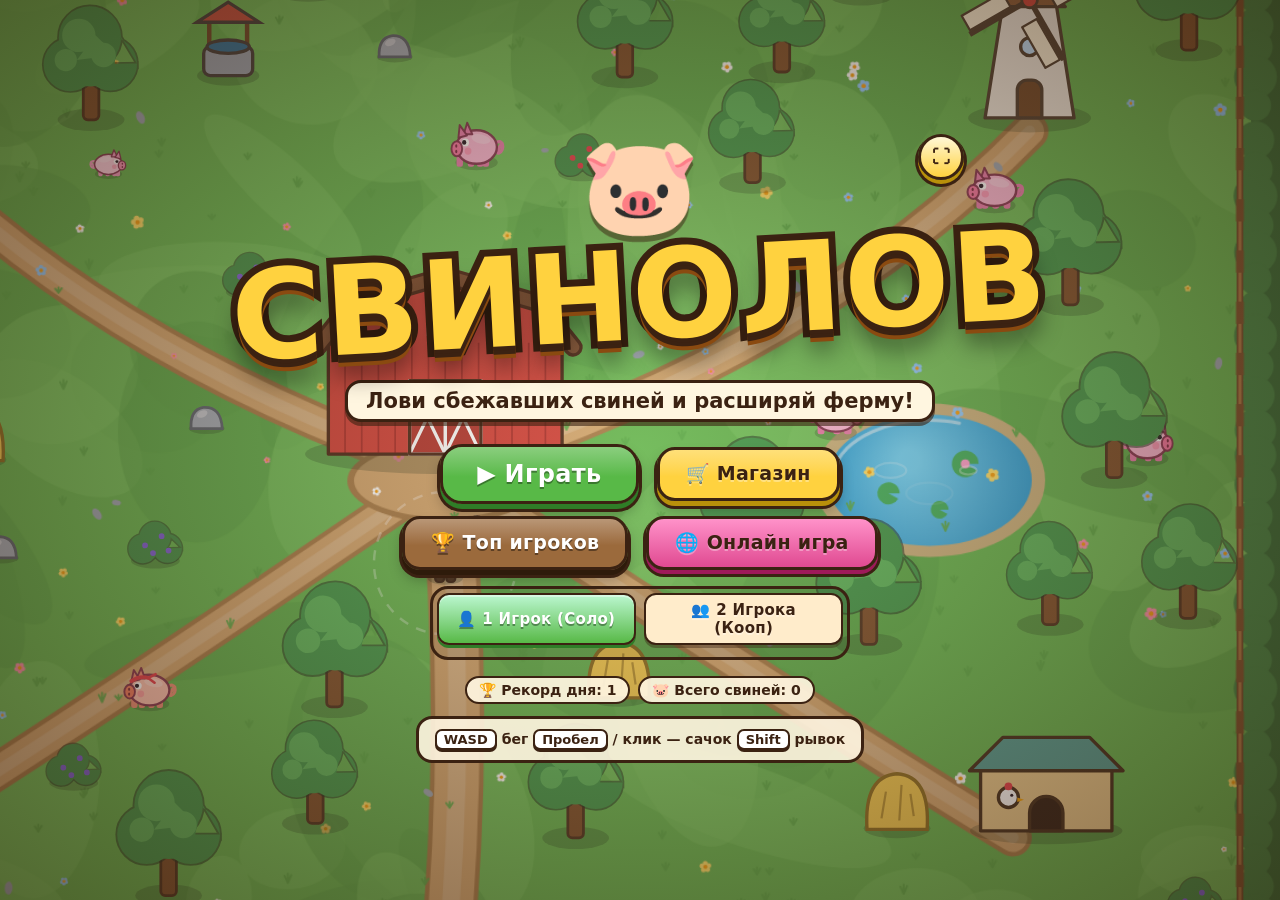
==== commit dd740f1e: "Release v2.5.2: fix false WebRTC browser check in PeerJS and add automated tests" ====
--- a/index.html
+++ b/index.html
@@ -461,18 +461,18 @@
         </section>
     </div>
 
-    <script src="js/config.js"></script>
-    <script src="js/storage.js"></script>
-    <script src="js/audio.js"></script>
-    <script src="js/fx.js"></script>
-    <script src="js/world.js"></script>
-    <script src="js/pig.js"></script>
-    <script src="js/player.js"></script>
-    <script src="js/helper.js"></script>
-    <script src="js/peerjs.min.js"></script>
-    <script src="js/network.js"></script>
-    <script src="js/shop.js"></script>
-    <script src="js/ui.js"></script>
-    <script src="js/game.js"></script>
+    <script src="js/config.js?v=2.5.2"></script>
+    <script src="js/storage.js?v=2.5.2"></script>
+    <script src="js/audio.js?v=2.5.2"></script>
+    <script src="js/fx.js?v=2.5.2"></script>
+    <script src="js/world.js?v=2.5.2"></script>
+    <script src="js/pig.js?v=2.5.2"></script>
+    <script src="js/player.js?v=2.5.2"></script>
+    <script src="js/helper.js?v=2.5.2"></script>
+    <script src="js/peerjs.min.js?v=2.5.2"></script>
+    <script src="js/network.js?v=2.5.2"></script>
+    <script src="js/shop.js?v=2.5.2"></script>
+    <script src="js/ui.js?v=2.5.2"></script>
+    <script src="js/game.js?v=2.5.2"></script>
 </body>
 </html>
--- a/style.css
+++ b/style.css
@@ -1412,11 +1412,24 @@
     .timer-ico { font-size: 14px; }
     .timer-track { height: 12px; }
     .timer-secs { font-size: 15px; }
-    #toasts { top: calc(96px + var(--sat)); right: calc(8px + var(--sar)); width: min(300px, calc(100vw - 134px)); }
-    .toast { padding: 6px 10px; gap: 8px; border-radius: 14px; }
-    .toast-ico { font-size: 22px; }
-    .toast-title { font-size: 14px; }
-    .toast-text { font-size: 12px; }
+    #toasts {
+        top: calc(56px + var(--sat)) !important;
+        right: calc(8px + var(--sar)) !important;
+        width: min(260px, calc(100vw - 120px)) !important;
+        max-height: 72px !important;
+        overflow: hidden !important;
+        pointer-events: none !important;
+        gap: 4px !important;
+    }
+    .toast {
+        padding: 4px 8px !important;
+        gap: 6px !important;
+        border-radius: 12px !important;
+        border-width: 2px !important;
+    }
+    .toast-ico { font-size: 18px !important; }
+    .toast-title { font-size: 13px !important; font-weight: 700; line-height: 1.15; }
+    .toast-text { font-size: 11px !important; line-height: 1.15; }
     .chip-icons { display: none; }
     .overlay { padding: 0; align-items: stretch; }
     .panel { width: 100% !important; max-height: 100%; border-radius: 0; border-width: 0; padding: calc(14px + var(--sat)) 14px calc(14px + var(--sab)); box-shadow: none; overflow-y: auto; }
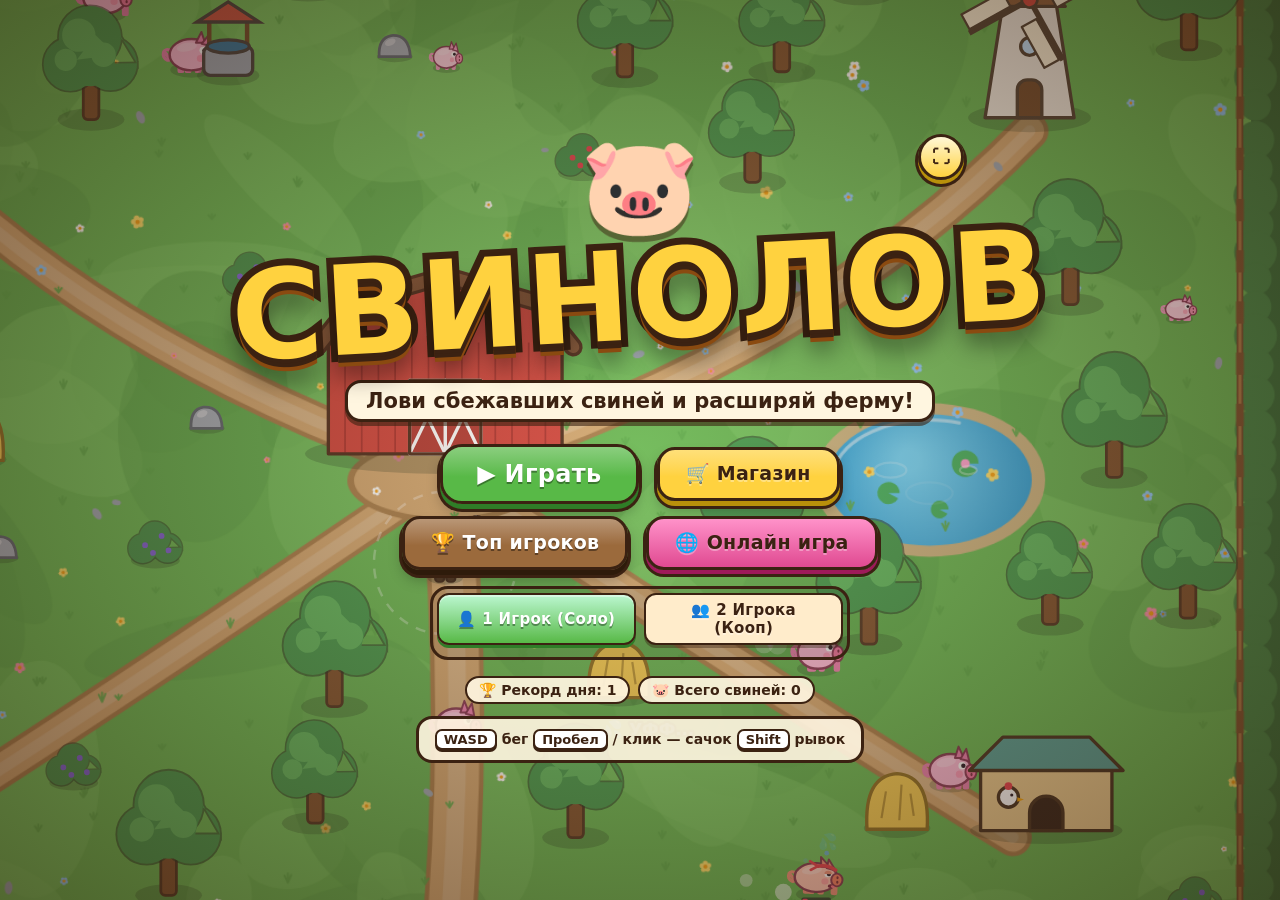
==== commit 22010edb: "Release v2.5.3: fix co-op day end desynchronization and guest pig catch sync" ====
--- a/index.html
+++ b/index.html
@@ -461,18 +461,18 @@
         </section>
     </div>
 
-    <script src="js/config.js?v=2.5.2"></script>
-    <script src="js/storage.js?v=2.5.2"></script>
-    <script src="js/audio.js?v=2.5.2"></script>
-    <script src="js/fx.js?v=2.5.2"></script>
-    <script src="js/world.js?v=2.5.2"></script>
-    <script src="js/pig.js?v=2.5.2"></script>
-    <script src="js/player.js?v=2.5.2"></script>
-    <script src="js/helper.js?v=2.5.2"></script>
-    <script src="js/peerjs.min.js?v=2.5.2"></script>
-    <script src="js/network.js?v=2.5.2"></script>
-    <script src="js/shop.js?v=2.5.2"></script>
-    <script src="js/ui.js?v=2.5.2"></script>
-    <script src="js/game.js?v=2.5.2"></script>
+    <script src="js/config.js?v=2.5.3"></script>
+    <script src="js/storage.js?v=2.5.3"></script>
+    <script src="js/audio.js?v=2.5.3"></script>
+    <script src="js/fx.js?v=2.5.3"></script>
+    <script src="js/world.js?v=2.5.3"></script>
+    <script src="js/pig.js?v=2.5.3"></script>
+    <script src="js/player.js?v=2.5.3"></script>
+    <script src="js/helper.js?v=2.5.3"></script>
+    <script src="js/peerjs.min.js?v=2.5.3"></script>
+    <script src="js/network.js?v=2.5.3"></script>
+    <script src="js/shop.js?v=2.5.3"></script>
+    <script src="js/ui.js?v=2.5.3"></script>
+    <script src="js/game.js?v=2.5.3"></script>
 </body>
 </html>
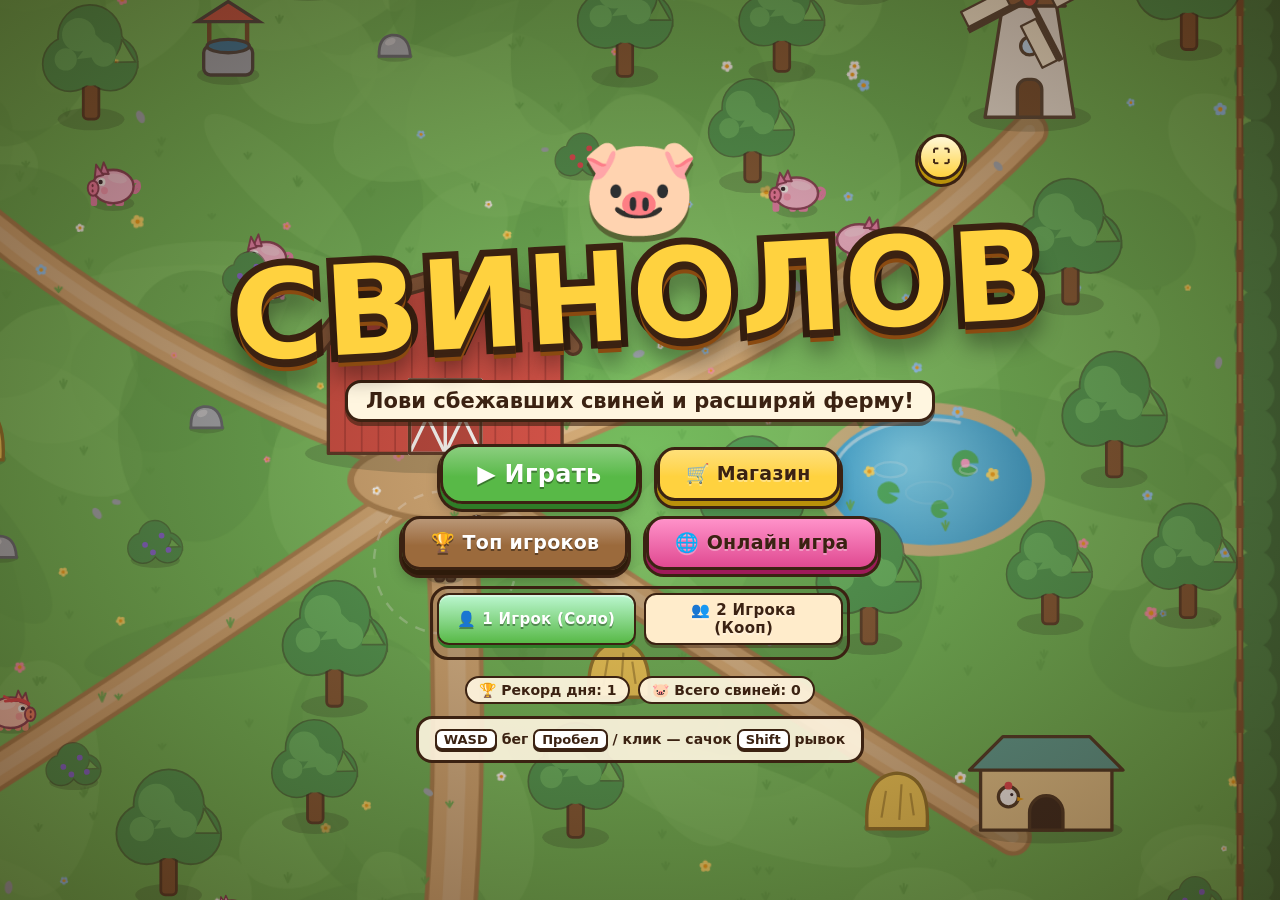
==== commit 81f1274a: "Release v2.5.4: improve 1v1 battle rematch handling and scoreboard sync" ====
--- a/index.html
+++ b/index.html
@@ -461,18 +461,18 @@
         </section>
     </div>
 
-    <script src="js/config.js?v=2.5.3"></script>
-    <script src="js/storage.js?v=2.5.3"></script>
-    <script src="js/audio.js?v=2.5.3"></script>
-    <script src="js/fx.js?v=2.5.3"></script>
-    <script src="js/world.js?v=2.5.3"></script>
-    <script src="js/pig.js?v=2.5.3"></script>
-    <script src="js/player.js?v=2.5.3"></script>
-    <script src="js/helper.js?v=2.5.3"></script>
-    <script src="js/peerjs.min.js?v=2.5.3"></script>
-    <script src="js/network.js?v=2.5.3"></script>
-    <script src="js/shop.js?v=2.5.3"></script>
-    <script src="js/ui.js?v=2.5.3"></script>
-    <script src="js/game.js?v=2.5.3"></script>
+    <script src="js/config.js?v=2.5.4"></script>
+    <script src="js/storage.js?v=2.5.4"></script>
+    <script src="js/audio.js?v=2.5.4"></script>
+    <script src="js/fx.js?v=2.5.4"></script>
+    <script src="js/world.js?v=2.5.4"></script>
+    <script src="js/pig.js?v=2.5.4"></script>
+    <script src="js/player.js?v=2.5.4"></script>
+    <script src="js/helper.js?v=2.5.4"></script>
+    <script src="js/peerjs.min.js?v=2.5.4"></script>
+    <script src="js/network.js?v=2.5.4"></script>
+    <script src="js/shop.js?v=2.5.4"></script>
+    <script src="js/ui.js?v=2.5.4"></script>
+    <script src="js/game.js?v=2.5.4"></script>
 </body>
 </html>
